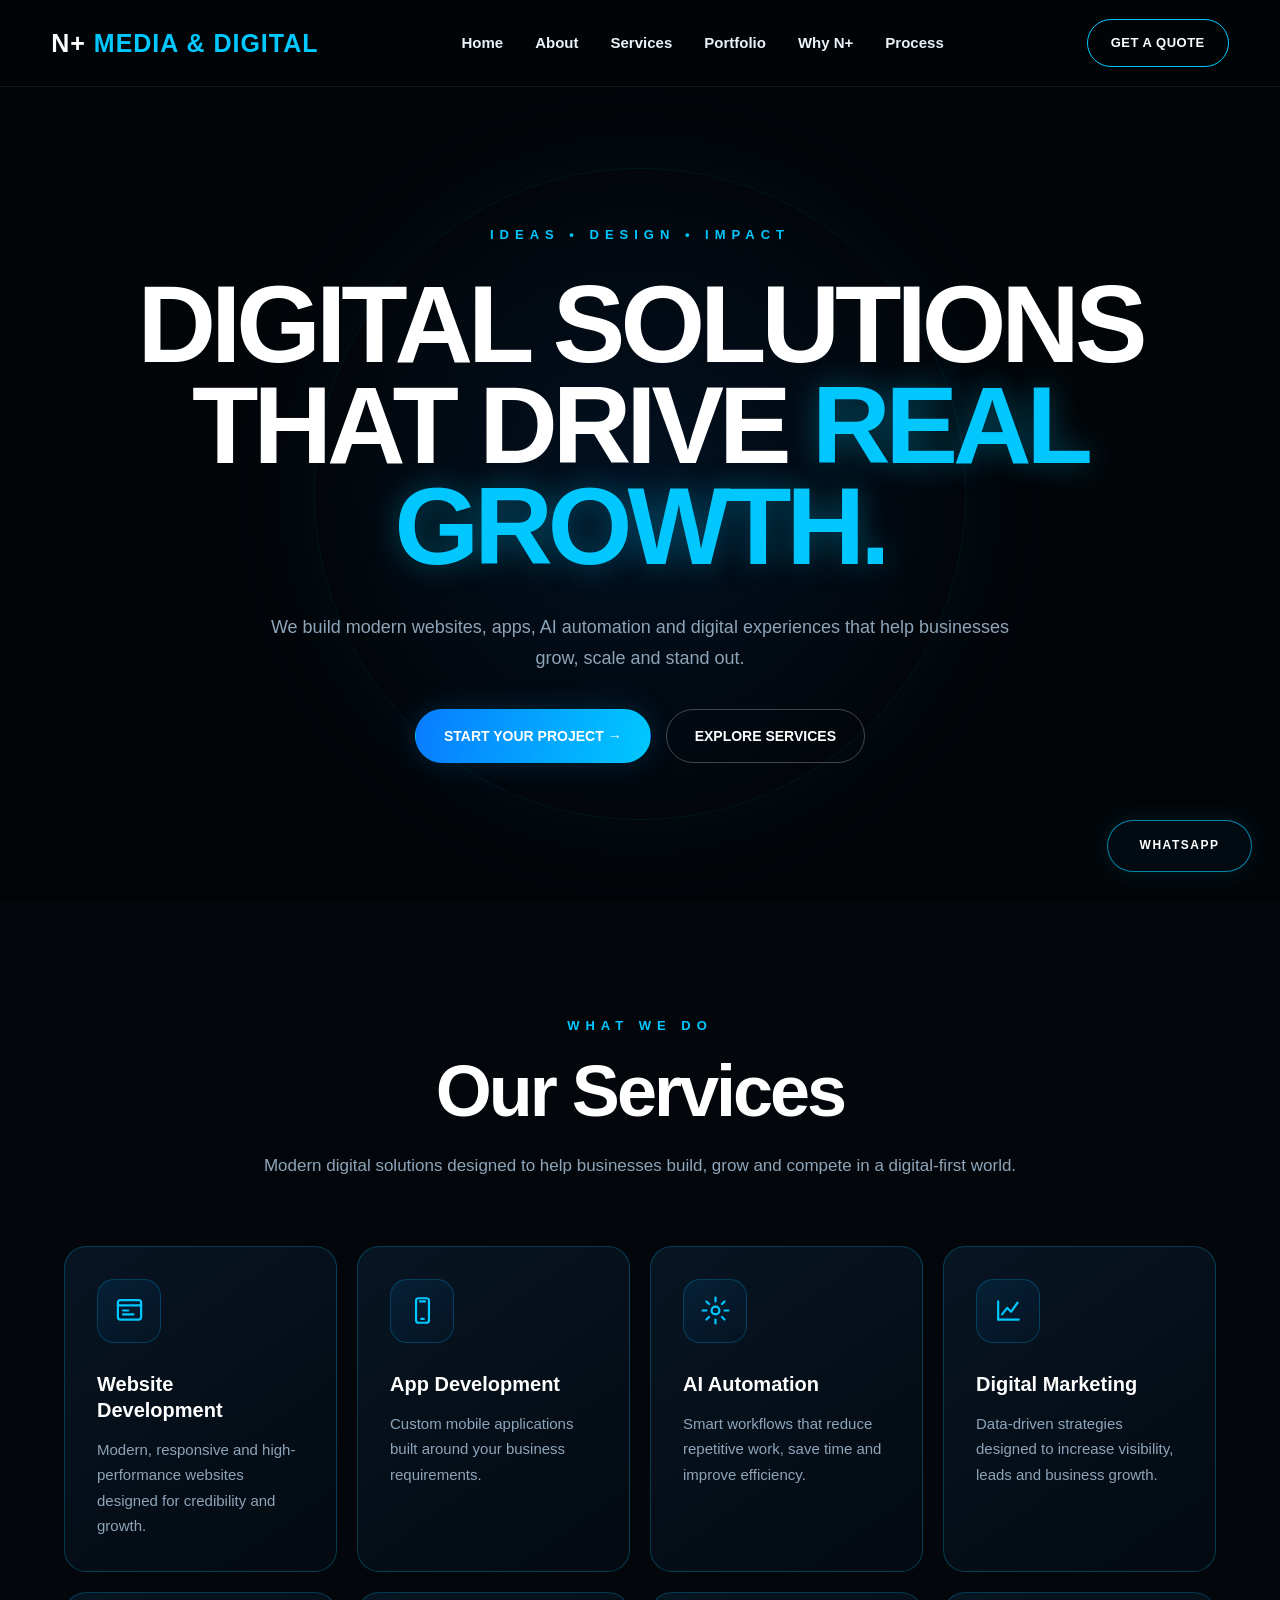
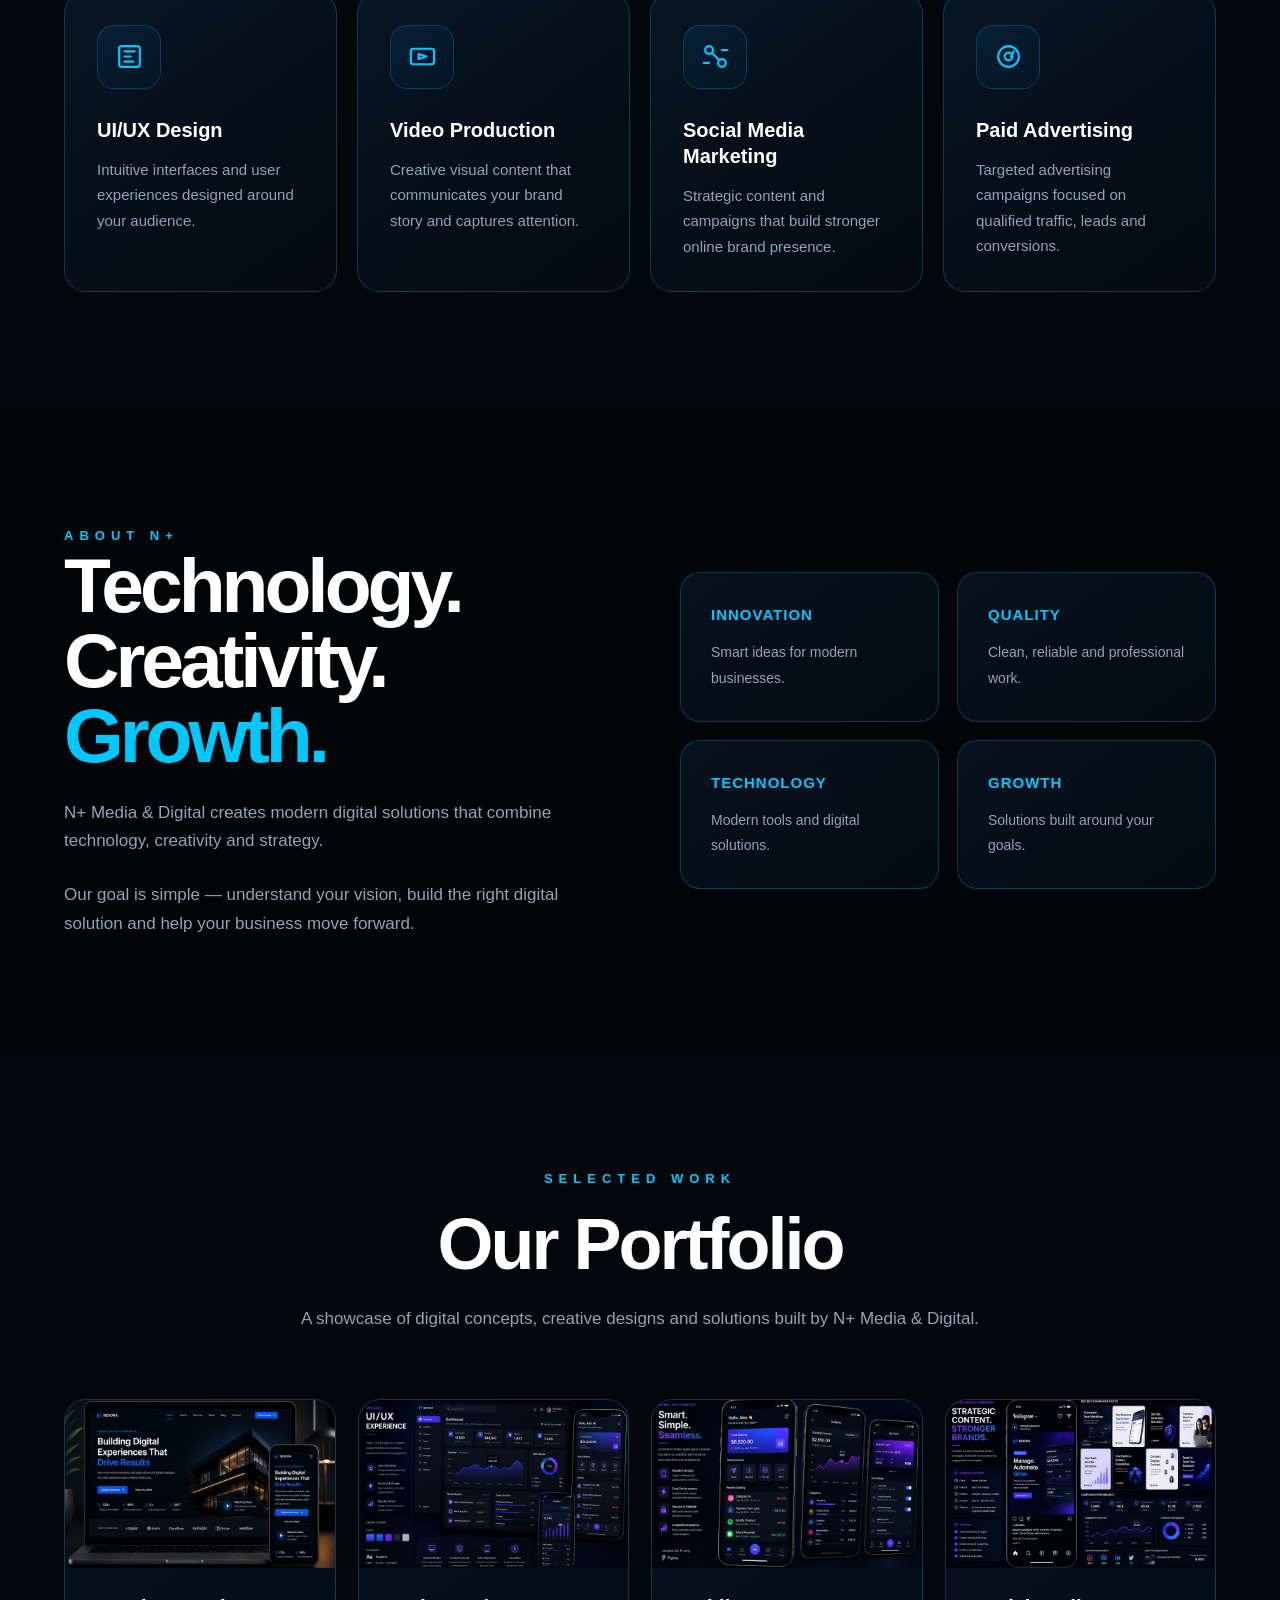
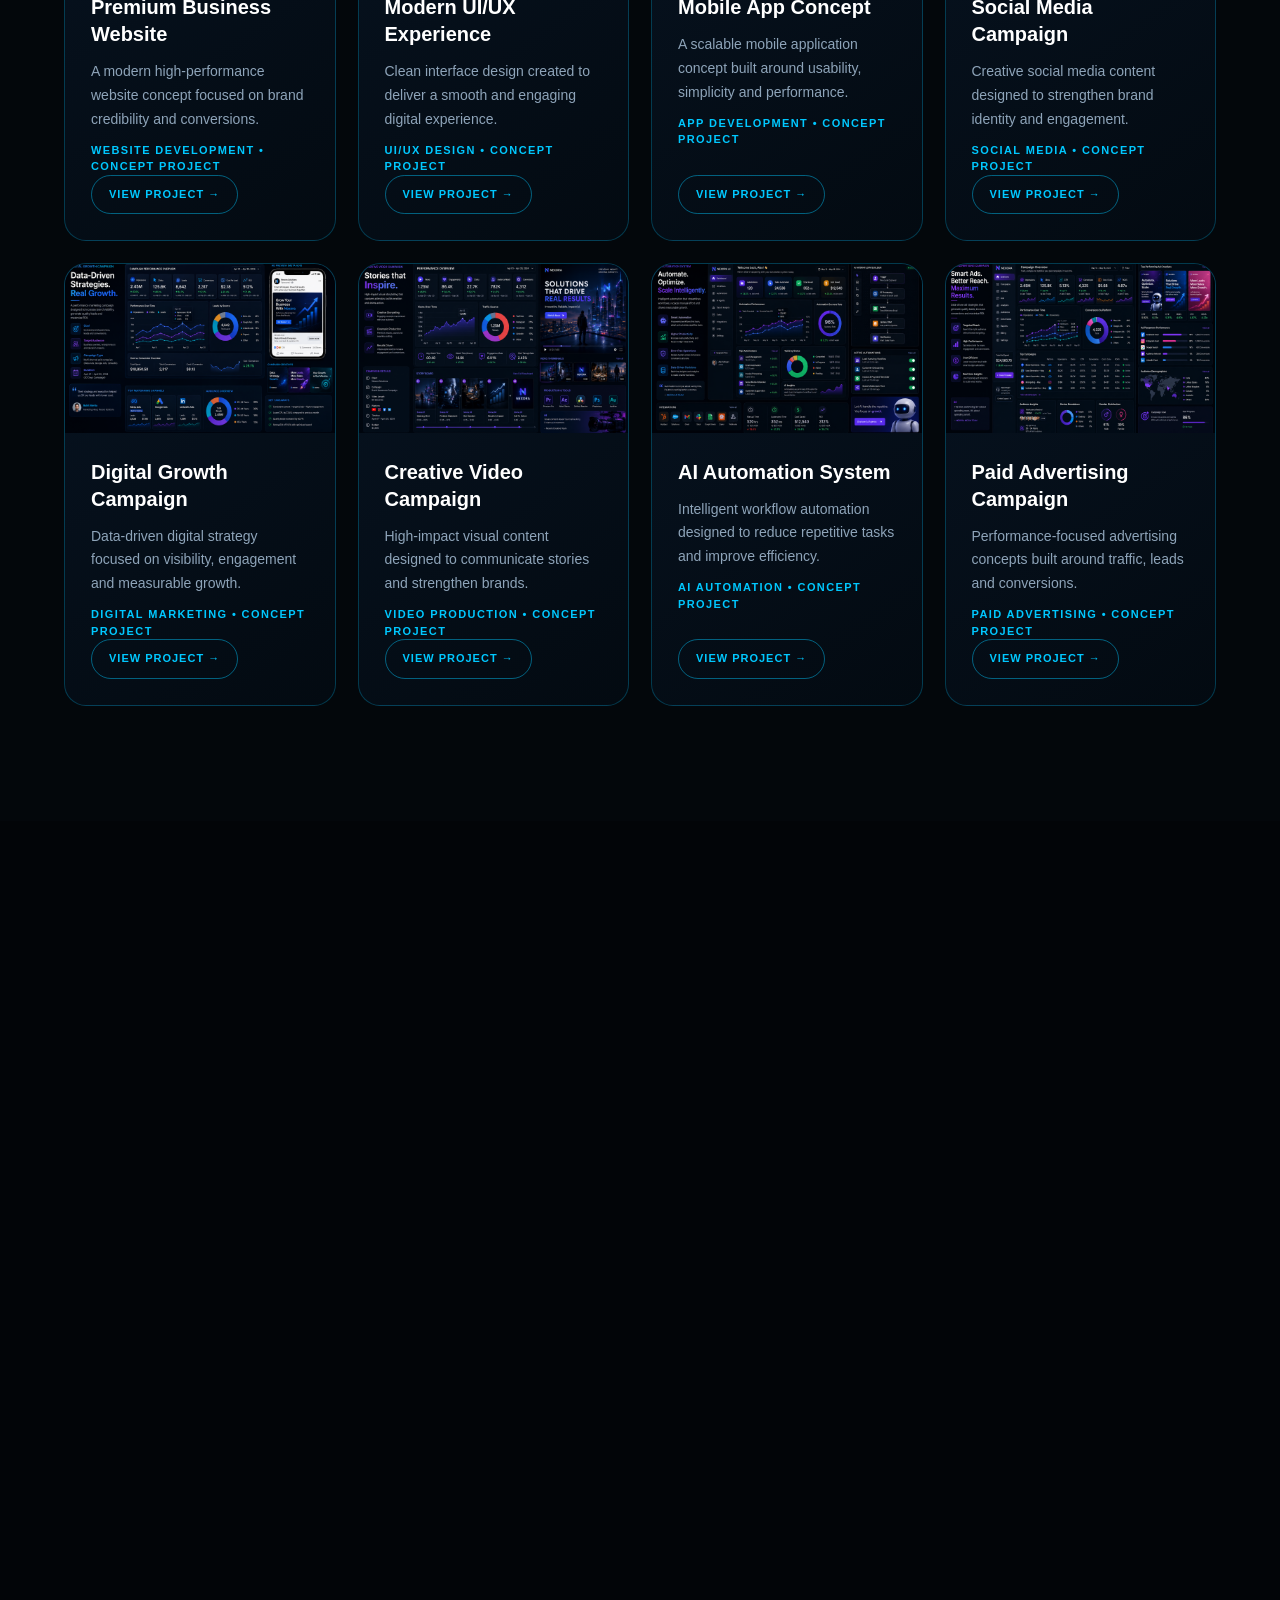
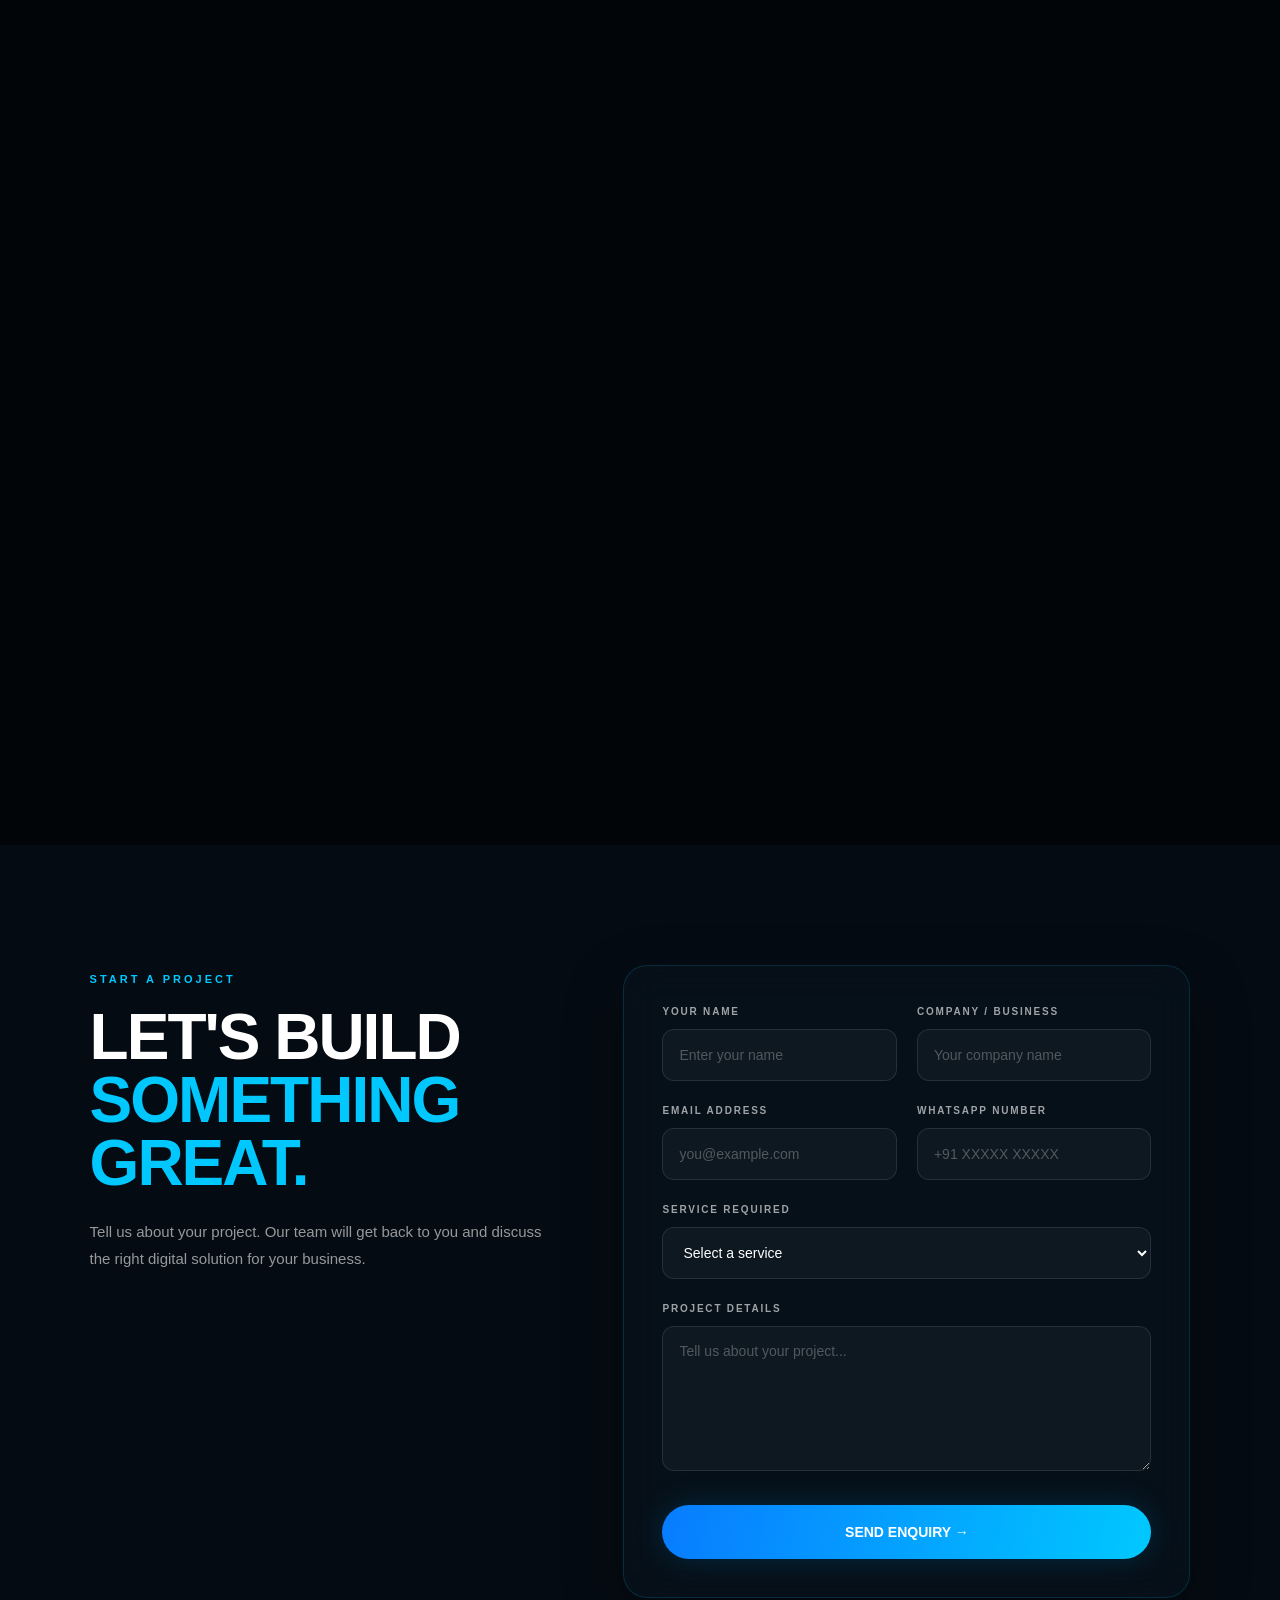
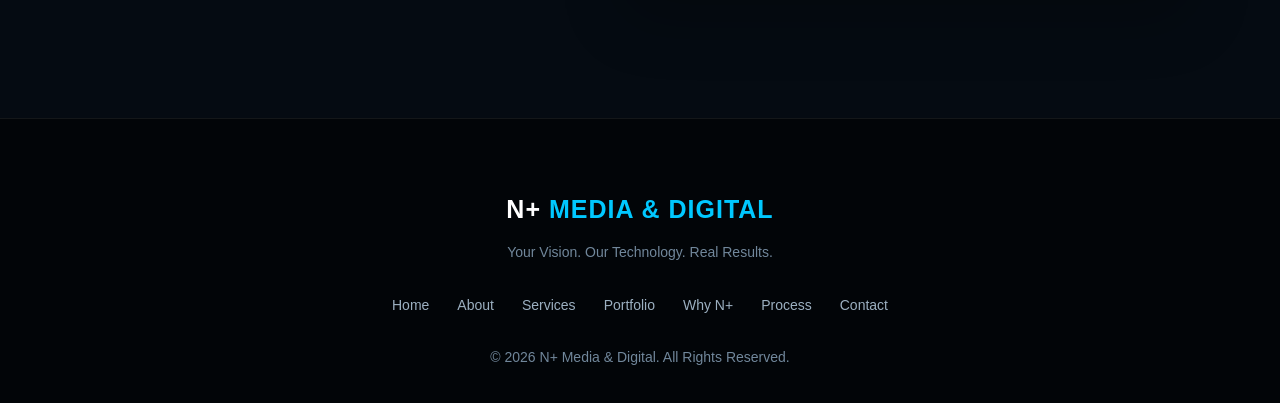
==== index.html @ 5f363b8f "Update index.html" ====
<!DOCTYPE html>
<html lang="en">

<head>
    <meta charset="UTF-8">

    <meta
        name="viewport"
        content="width=device-width, initial-scale=1.0"
    >

    <title>
        N+ Media & Digital | Digital Solutions That Drive Real Growth
    </title>

    <meta
        name="description"
        content="N+ Media & Digital builds modern websites, apps, AI automation, UI/UX and digital solutions for growing businesses."
    >

    <link rel="stylesheet" href="style.css">
</head>


<body>

<!-- =====================================================
     NAVIGATION
===================================================== -->

<header>

    <nav>

        <a href="#home" class="logo">
            N+ <span>MEDIA & DIGITAL</span>
        </a>


        <ul class="nav-links">

            <li>
                <a href="#home">Home</a>
            </li>

            <li>
                <a href="#about">About</a>
            </li>

            <li>
                <a href="#services">Services</a>
            </li>

            <li>
                <a href="#portfolio">Portfolio</a>
            </li>

            <li>
                <a href="#why">Why N+</a>
            </li>

            <li>
                <a href="#process">Process</a>
            </li>

        </ul>


        <button
            class="menu-toggle"
            aria-label="Open menu"
            aria-expanded="false"
            type="button"
        >
            <span></span>
            <span></span>
            <span></span>
        </button>


        <a href="#contact" class="nav-btn">
            GET A QUOTE
        </a>

    </nav>

</header>


<!-- =====================================================
     MAIN
===================================================== -->

<main id="home">


<!-- =====================================================
     HERO
===================================================== -->

<div class="hero">

    <div class="hero-content">

        <div class="eyebrow">
            IDEAS • DESIGN • IMPACT
        </div>


        <h1>
            DIGITAL SOLUTIONS
            <br>
            THAT DRIVE
            <span>REAL GROWTH.</span>
        </h1>


        <p>
            We build modern websites, apps, AI automation
            and digital experiences that help businesses
            grow, scale and stand out.
        </p>


        <div class="hero-buttons">

            <a
                href="#contact"
                class="btn btn-primary"
            >
                START YOUR PROJECT →
            </a>


            <a
                href="#services"
                class="btn btn-outline"
            >
                EXPLORE SERVICES
            </a>

        </div>

    </div>

</div>


<!-- =====================================================
     SERVICES
===================================================== -->

<section id="services">

    <div class="section-title">

        <small>
            WHAT WE DO
        </small>

        <h2>
            Our Services
        </h2>

        <p>
            Modern digital solutions designed to help
            businesses build, grow and compete in a
            digital-first world.
        </p>

    </div>


    <div class="services-grid">


        <!-- SERVICE 01 -->

        <div class="card">

            <div class="icon">

                <svg
                    class="digital-icon"
                    viewBox="0 0 24 24"
                >
                    <rect
                        x="3"
                        y="4"
                        width="18"
                        height="15"
                        rx="2"
                    ></rect>

                    <path d="M3 8h18"></path>
                    <path d="M7 12h4"></path>
                    <path d="M7 15h8"></path>

                </svg>

            </div>


            <h3>
                Website Development
            </h3>

            <p>
                Modern, responsive and high-performance
                websites designed for credibility and growth.
            </p>

        </div>



        <!-- SERVICE 02 -->

        <div class="card">

            <div class="icon">

                <svg
                    class="digital-icon"
                    viewBox="0 0 24 24"
                >
                    <rect
                        x="7"
                        y="2.5"
                        width="10"
                        height="19"
                        rx="2"
                    ></rect>

                    <path d="M10 5h4"></path>
                    <path d="M11 18.5h2"></path>

                </svg>

            </div>


            <h3>
                App Development
            </h3>

            <p>
                Custom mobile applications built around
                your business requirements.
            </p>

        </div>



        <!-- SERVICE 03 -->

        <div class="card">

            <div class="icon">

                <svg
                    class="digital-icon"
                    viewBox="0 0 24 24"
                >
                    <circle
                        cx="12"
                        cy="12"
                        r="3"
                    ></circle>

                    <path d="M12 2v3"></path>
                    <path d="M12 19v3"></path>
                    <path d="M2 12h3"></path>
                    <path d="M19 12h3"></path>
                    <path d="M5 5l2 2"></path>
                    <path d="M17 17l2 2"></path>
                    <path d="M19 5l-2 2"></path>
                    <path d="M7 17l-2 2"></path>

                </svg>

            </div>


            <h3>
                AI Automation
            </h3>

            <p>
                Smart workflows that reduce repetitive work,
                save time and improve efficiency.
            </p>

        </div>



        <!-- SERVICE 04 -->

        <div class="card">

            <div class="icon">

                <svg
                    class="digital-icon"
                    viewBox="0 0 24 24"
                >
                    <path d="M4 19V5"></path>
                    <path d="M4 19h16"></path>
                    <path d="M7 15l4-5 3 3 5-7"></path>

                </svg>

            </div>


            <h3>
                Digital Marketing
            </h3>

            <p>
                Data-driven strategies designed to increase
                visibility, leads and business growth.
            </p>

        </div>



        <!-- SERVICE 05 -->

        <div class="card">

            <div class="icon">

                <svg
                    class="digital-icon"
                    viewBox="0 0 24 24"
                >
                    <rect
                        x="4"
                        y="4"
                        width="16"
                        height="16"
                        rx="2"
                    ></rect>

                    <path d="M8 8h8"></path>
                    <path d="M8 12h5"></path>
                    <path d="M8 16h7"></path>

                </svg>

            </div>


            <h3>
                UI/UX Design
            </h3>

            <p>
                Intuitive interfaces and user experiences
                designed around your audience.
            </p>

        </div>



        <!-- SERVICE 06 -->

        <div class="card">

            <div class="icon">

                <svg
                    class="digital-icon"
                    viewBox="0 0 24 24"
                >
                    <rect
                        x="3"
                        y="6"
                        width="18"
                        height="12"
                        rx="2"
                    ></rect>

                    <path d="M9 10l6 2-6 2z"></path>

                </svg>

            </div>


            <h3>
                Video Production
            </h3>

            <p>
                Creative visual content that communicates
                your brand story and captures attention.
            </p>

        </div>



        <!-- SERVICE 07 -->

        <div class="card">

            <div class="icon">

                <svg
                    class="digital-icon"
                    viewBox="0 0 24 24"
                >
                    <circle
                        cx="7"
                        cy="7"
                        r="3"
                    ></circle>

                    <circle
                        cx="17"
                        cy="17"
                        r="3"
                    ></circle>

                    <path d="M9.5 9.5l5 5"></path>
                    <path d="M17 7h4"></path>
                    <path d="M7 17H3"></path>

                </svg>

            </div>


            <h3>
                Social Media Marketing
            </h3>

            <p>
                Strategic content and campaigns that build
                stronger online brand presence.
            </p>

        </div>



        <!-- SERVICE 08 -->

        <div class="card">

            <div class="icon">

                <svg
                    class="digital-icon"
                    viewBox="0 0 24 24"
                >
                    <circle
                        cx="12"
                        cy="12"
                        r="8"
                    ></circle>

                    <circle
                        cx="12"
                        cy="12"
                        r="3"
                    ></circle>

                    <path d="M16 8l-2 4"></path>

                </svg>

            </div>


            <h3>
                Paid Advertising
            </h3>

            <p>
                Targeted advertising campaigns focused on
                qualified traffic, leads and conversions.
            </p>

        </div>


    </div>

</section>



<!-- =====================================================
     ABOUT
===================================================== -->

<section id="about">

    <div class="about-box">


        <div class="about-text">

            <small class="eyebrow">
                ABOUT N+
            </small>


            <h2>
                Technology.
                <br>
                Creativity.
                <br>
                <span>Growth.</span>
            </h2>


            <p>
                N+ Media & Digital creates modern digital
                solutions that combine technology, creativity
                and strategy.
            </p>


            <p>
                Our goal is simple — understand your vision,
                build the right digital solution and help your
                business move forward.
            </p>

        </div>



        <div class="values">


            <div class="value">

                <strong>
                    INNOVATION
                </strong>

                <span>
                    Smart ideas for modern businesses.
                </span>

            </div>


            <div class="value">

                <strong>
                    QUALITY
                </strong>

                <span>
                    Clean, reliable and professional work.
                </span>

            </div>


            <div class="value">

                <strong>
                    TECHNOLOGY
                </strong>

                <span>
                    Modern tools and digital solutions.
                </span>

            </div>


            <div class="value">

                <strong>
                    GROWTH
                </strong>

                <span>
                    Solutions built around your goals.
                </span>

            </div>


        </div>

    </div>

</section>



<!-- =====================================================
     PORTFOLIO
===================================================== -->

<section id="portfolio">

    <div class="section-title">

        <small>
            SELECTED WORK
        </small>

        <h2>
            Our Portfolio
        </h2>

        <p>
            A showcase of digital concepts, creative
            designs and solutions built by N+ Media & Digital.
        </p>

    </div>


    <div class="portfolio-grid">


        <!-- PROJECT 01 -->

        <div class="card portfolio-card">

            <img
                src="premium-business-website.png"
                alt="Premium Business Website"
                class="portfolio-image"
            >


            <div class="portfolio-content">

                <h3>
                    Premium Business Website
                </h3>

                <p>
                    A modern high-performance website concept
                    focused on brand credibility and conversions.
                </p>

                <span class="portfolio-category">
                    WEBSITE DEVELOPMENT • CONCEPT PROJECT
                </span>

                <a
                    href="#contact"
                    class="portfolio-button"
                >
                    VIEW PROJECT →
                </a>

            </div>

        </div>



        <!-- PROJECT 02 -->

        <div class="card portfolio-card">

            <img
                src="modern-uiux-experience.png"
                alt="Modern UI UX Experience"
                class="portfolio-image"
            >


            <div class="portfolio-content">

                <h3>
                    Modern UI/UX Experience
                </h3>

                <p>
                    Clean interface design created to deliver
                    a smooth and engaging digital experience.
                </p>

                <span class="portfolio-category">
                    UI/UX DESIGN • CONCEPT PROJECT
                </span>

                <a
                    href="#contact"
                    class="portfolio-button"
                >
                    VIEW PROJECT →
                </a>

            </div>

        </div>



        <!-- PROJECT 03 -->

        <div class="card portfolio-card">

            <img
                src="mobile-app-concept.png"
                alt="Mobile App Concept"
                class="portfolio-image"
            >


            <div class="portfolio-content">

                <h3>
                    Mobile App Concept
                </h3>

                <p>
                    A scalable mobile application concept built
                    around usability, simplicity and performance.
                </p>

                <span class="portfolio-category">
                    APP DEVELOPMENT • CONCEPT PROJECT
                </span>

                <a
                    href="#contact"
                    class="portfolio-button"
                >
                    VIEW PROJECT →
                </a>

            </div>

        </div>



        <!-- PROJECT 04 -->

        <div class="card portfolio-card">

            <img
                src="social-media-campaign.png"
                alt="Social Media Campaign"
                class="portfolio-image"
            >


            <div class="portfolio-content">

                <h3>
                    Social Media Campaign
                </h3>

                <p>
                    Creative social media content designed to
                    strengthen brand identity and engagement.
                </p>

                <span class="portfolio-category">
                    SOCIAL MEDIA • CONCEPT PROJECT
                </span>

                <a
                    href="#contact"
                    class="portfolio-button"
                >
                    VIEW PROJECT →
                </a>

            </div>

        </div>



        <!-- PROJECT 05 -->

        <div class="card portfolio-card">

            <img
                src="digital-growth-campaign.png"
                alt="Digital Growth Campaign"
                class="portfolio-image"
            >


            <div class="portfolio-content">

                <h3>
                    Digital Growth Campaign
                </h3>

                <p>
                    Data-driven digital strategy focused on
                    visibility, engagement and measurable growth.
                </p>

                <span class="portfolio-category">
                    DIGITAL MARKETING • CONCEPT PROJECT
                </span>

                <a
                    href="#contact"
                    class="portfolio-button"
                >
                    VIEW PROJECT →
                </a>

            </div>

        </div>



        <!-- PROJECT 06 -->

        <div class="card portfolio-card">

            <img
                src="creative-video-campaign.png"
                alt="Creative Video Campaign"
                class="portfolio-image"
            >


            <div class="portfolio-content">

                <h3>
                    Creative Video Campaign
                </h3>

                <p>
                    High-impact visual content designed to
                    communicate stories and strengthen brands.
                </p>

                <span class="portfolio-category">
                    VIDEO PRODUCTION • CONCEPT PROJECT
                </span>

                <a
                    href="#contact"
                    class="portfolio-button"
                >
                    VIEW PROJECT →
                </a>

            </div>

        </div>



        <!-- PROJECT 07 -->

        <div class="card portfolio-card">

            <img
                src="ai-automation-system.png"
                alt="AI Automation System"
                class="portfolio-image"
            >


            <div class="portfolio-content">

                <h3>
                    AI Automation System
                </h3>

                <p>
                    Intelligent workflow automation designed to
                    reduce repetitive tasks and improve efficiency.
                </p>

                <span class="portfolio-category">
                    AI AUTOMATION • CONCEPT PROJECT
                </span>

                <a
                    href="#contact"
                    class="portfolio-button"
                >
                    VIEW PROJECT →
                </a>

            </div>

        </div>



        <!-- PROJECT 08 -->

        <div class="card portfolio-card">

            <img
                src="paid-advertising-campaign.png"
                alt="Paid Advertising Campaign"
                class="portfolio-image"
            >


            <div class="portfolio-content">

                <h3>
                    Paid Advertising Campaign
                </h3>

                <p>
                    Performance-focused advertising concepts
                    built around traffic, leads and conversions.
                </p>

                <span class="portfolio-category">
                    PAID ADVERTISING • CONCEPT PROJECT
                </span>

                <a
                    href="#contact"
                    class="portfolio-button"
                >
                    VIEW PROJECT →
                </a>

            </div>

        </div>


    </div>

</section>



<!-- =====================================================
     WHY N+
===================================================== -->

<section id="why">

    <div class="section-title">

        <small>
            WHY N+
        </small>

        <h2>
            More Than A Service.
        </h2>

        <p>
            We aim to become a technology partner that
            grows with your business.
        </p>

    </div>


    <div class="why-grid">


        <div class="why-card">

            <div class="icon">

                <svg
                    class="digital-icon"
                    viewBox="0 0 24 24"
                >
                    <path d="M12 3v18"></path>
                    <path d="M3 12h18"></path>
                    <path d="M5 5l14 14"></path>
                    <path d="M19 5L5 19"></path>
                </svg>

            </div>

            <h3>
                Innovation
            </h3>

            <p>
                Modern ideas and technologies designed
                for today's digital world.
            </p>

        </div>



        <div class="why-card">

            <div class="icon">

                <svg
                    class="digital-icon"
                    viewBox="0 0 24 24"
                >
                    <path d="M12 3l7 4v5c0 4.5-3 7.5-7 9-4-1.5-7-4.5-7-9V7z"></path>
                    <path d="M9 12l2 2 4-4"></path>
                </svg>

            </div>

            <h3>
                Quality
            </h3>

            <p>
                Attention to detail with quality at
                every stage of development.
            </p>

        </div>



        <div class="why-card">

            <div class="icon">

                <svg
                    class="digital-icon"
                    viewBox="0 0 24 24"
                >
                    <path d="M13 2L5 13h6l-1 9 8-11h-6z"></path>
                </svg>

            </div>

            <h3>
                Speed
            </h3>

            <p>
                Efficient project execution without
                unnecessary delays.
            </p>

        </div>



        <div class="why-card">

            <div class="icon">

                <svg
                    class="digital-icon"
                    viewBox="0 0 24 24"
                >
                    <circle
                        cx="12"
                        cy="12"
                        r="8"
                    ></circle>

                    <circle
                        cx="12"
                        cy="12"
                        r="3"
                    ></circle>

                    <path d="M16 8l-2 4"></path>

                </svg>

            </div>

            <h3>
                Results Driven
            </h3>

            <p>
                Solutions designed around meaningful
                business objectives.
            </p>

        </div>



        <div class="why-card">

            <div class="icon">

                <svg
                    class="digital-icon"
                    viewBox="0 0 24 24"
                >
                    <path d="M8 11l-2-2a2 2 0 0 0-3 3l4 4a4 4 0 0 0 6 0l2-2"></path>
                    <path d="M16 13l2 2a2 2 0 0 0 3-3l-4-4a4 4 0 0 0-6 0l-2 2"></path>
                </svg>

            </div>

            <h3>
                Client First
            </h3>

            <p>
                Your goals and requirements guide
                every decision we make.
            </p>

        </div>



        <div class="why-card">

            <div class="icon">

                <svg
                    class="digital-icon"
                    viewBox="0 0 24 24"
                >
                    <path d="M4 19V5"></path>
                    <path d="M4 19h16"></path>
                    <path d="M7 15l4-5 3 3 5-7"></path>
                </svg>

            </div>

            <h3>
                Growth Focused
            </h3>

            <p>
                Digital solutions built to support
                long-term business growth.
            </p>

        </div>


    </div>

</section>



<!-- =====================================================
     PROCESS
===================================================== -->

<section id="process">

    <div class="section-title">

        <small>
            OUR PROCESS
        </small>

        <h2>
            From Idea To Impact
        </h2>

        <p>
            A simple, transparent and effective process.
        </p>

    </div>


    <div class="process">


        <div class="step">

            <div class="number">
                01
            </div>

            <h3>
                DISCOVER
            </h3>

            <p>
                Understand your goals and requirements.
            </p>

        </div>



        <div class="step">

            <div class="number">
                02
            </div>

            <h3>
                PLAN
            </h3>

            <p>
                Create the strategy and roadmap.
            </p>

        </div>



        <div class="step">

            <div class="number">
                03
            </div>

            <h3>
                DESIGN
            </h3>

            <p>
                Create intuitive digital experiences.
            </p>

        </div>



        <div class="step">

            <div class="number">
                04
            </div>

            <h3>
                BUILD
            </h3>

            <p>
                Develop with modern technology.
            </p>

        </div>



        <div class="step">

            <div class="number">
                05
            </div>

            <h3>
                LAUNCH
            </h3>

            <p>
                Test, optimize and launch.
            </p>

        </div>



        <div class="step">

            <div class="number">
                06
            </div>

            <h3>
                GROW
            </h3>

            <p>
                Support and improve continuously.
            </p>

        </div>


    </div>

</section>



<!-- =====================================================
     CONTACT / PROJECT ENQUIRY
===================================================== -->

<section
    class="contact-section"
    id="contact"
>

    <div class="contact-container">


        <div class="contact-heading">

            <small>
                START A PROJECT
            </small>

            <h2>
                LET'S BUILD
                <br>
                <span>SOMETHING GREAT.</span>
            </h2>

            <p>
                Tell us about your project. Our team will
                get back to you and discuss the right
                digital solution for your business.
            </p>

        </div>



        <!-- IMPORTANT:
             IDs BELOW MUST MATCH script.js
        -->

        <form
            class="contact-form"
            id="projectForm"
        >


            <div class="form-row">


                <div class="form-group">

                    <label for="name">
                        YOUR NAME
                    </label>

                    <input
                        type="text"
                        id="name"
                        name="name"
                        placeholder="Enter your name"
                        required
                    >

                </div>



                <div class="form-group">

                    <label for="company">
                        COMPANY / BUSINESS
                    </label>

                    <input
                        type="text"
                        id="company"
                        name="company"
                        placeholder="Your company name"
                    >

                </div>


            </div>



            <div class="form-row">


                <div class="form-group">

                    <label for="email">
                        EMAIL ADDRESS
                    </label>

                    <input
                        type="email"
                        id="email"
                        name="email"
                        placeholder="you@example.com"
                        required
                    >

                </div>



                <div class="form-group">

                    <!-- FIXED: ID = whatsapp -->

                    <label for="whatsapp">
                        WHATSAPP NUMBER
                    </label>

                    <input
                        type="tel"
                        id="whatsapp"
                        name="whatsapp"
                        placeholder="+91 XXXXX XXXXX"
                        required
                    >

                </div>


            </div>



            <div class="form-group">

                <label for="service">
                    SERVICE REQUIRED
                </label>


                <select
                    id="service"
                    name="service"
                    required
                >

                    <option
                        value=""
                        selected
                        disabled
                    >
                        Select a service
                    </option>


                    <option value="Website Development">
                        Website Development
                    </option>


                    <option value="App Development">
                        App Development
                    </option>


                    <option value="AI Automation">
                        AI Automation
                    </option>


                    <option value="Digital Marketing">
                        Digital Marketing
                    </option>


                    <option value="UI/UX Design">
                        UI/UX Design
                    </option>


                    <option value="Video Production">
                        Video Production
                    </option>


                    <option value="Social Media Marketing">
                        Social Media Marketing
                    </option>


                    <option value="Paid Advertising">
                        Paid Advertising
                    </option>


                    <option value="Other">
                        Other
                    </option>

                </select>

            </div>



            <div class="form-group">

                <!-- FIXED: ID = details -->

                <label for="details">
                    PROJECT DETAILS
                </label>


                <textarea
                    id="details"
                    name="details"
                    rows="6"
                    placeholder="Tell us about your project..."
                    required
                ></textarea>

            </div>



            <button
                type="submit"
                class="btn btn-primary form-submit"
            >
                SEND ENQUIRY →
            </button>


        </form>

    </div>

</section>


</main>



<!-- =====================================================
     FOOTER
===================================================== -->

<footer>


    <div class="logo">
        N+ <span>MEDIA & DIGITAL</span>
    </div>


    <p>
        Your Vision. Our Technology. Real Results.
    </p>


    <div class="footer-links">

        <a href="#home">
            Home
        </a>

        <a href="#about">
            About
        </a>

        <a href="#services">
            Services
        </a>

        <a href="#portfolio">
            Portfolio
        </a>

        <a href="#why">
            Why N+
        </a>

        <a href="#process">
            Process
        </a>

        <a href="#contact">
            Contact
        </a>

    </div>


    <p>
        © 2026 N+ Media & Digital. All Rights Reserved.
    </p>


</footer>



<!-- =====================================================
     WHATSAPP FLOATING BUTTON
===================================================== -->

<a
    href="https://wa.me/918072441662?text=Hi%20N%2B%20Media%20%26%20Digital%2C%20I%20want%20to%20discuss%20a%20project."
    class="whatsapp-btn"
    target="_blank"
    rel="noopener"
    aria-label="Chat with N+ Media & Digital on WhatsApp"
>
    <span>WHATSAPP</span>
</a>



<!-- =====================================================
     SCROLL REVEAL
===================================================== -->

<script>

    const revealElements =
        document.querySelectorAll(
            "section, .cta, .portfolio-card, .why-card, .value, .step"
        );


    if ("IntersectionObserver" in window) {

        const revealObserver =
            new IntersectionObserver(
                (entries, observer) => {

                    entries.forEach(entry => {

                        if (entry.isIntersecting) {

                            entry.target.classList.add("reveal");

                            observer.unobserve(entry.target);

                        }

                    });

                },
                {
                    threshold: 0.12
                }
            );


        revealElements.forEach(element => {

            revealObserver.observe(element);

        });

    } else {

        revealElements.forEach(element => {

            element.classList.add("reveal");

        });

    }

</script>



<!-- =====================================================
     MAIN JAVASCRIPT
===================================================== -->

<script src="script.js"></script>


</body>
</html>
---- style.css ----
/* =========================================================
   N+ MEDIA & DIGITAL
   COMPLETE STYLE.CSS
   ========================================================= */

:root {
    --bg: #020508;
    --bg-dark: #03070b;
    --card: #071321;
    --card-light: #091827;

    --blue: #00c8ff;
    --blue-dark: #087cff;

    --white: #ffffff;
    --text: #eaf2f8;
    --muted: #8ea4b9;

    --border: rgba(0, 200, 255, 0.25);
    --border-light: rgba(255, 255, 255, 0.08);

    --shadow-blue: 0 0 35px rgba(0, 200, 255, 0.10);
}


/* =========================================================
   RESET
   ========================================================= */

* {
    margin: 0;
    padding: 0;
    box-sizing: border-box;
}

html {
    scroll-behavior: smooth;
}

body {
    margin: 0;
    padding: 0;

    font-family:
        Arial,
        Helvetica,
        sans-serif;

    background: var(--bg);
    color: var(--white);

    line-height: 1.6;

    overflow-x: hidden;
}

a {
    color: inherit;
    text-decoration: none;
}

img {
    max-width: 100%;
}

ul {
    margin: 0;
    padding: 0;
}

li {
    list-style: none;
}


/* =========================================================
   HEADER / NAVIGATION
   ========================================================= */

header {
    position: sticky;
    top: 0;
    z-index: 9999;

    width: 100%;

    background: rgba(2, 5, 8, 0.92);

    backdrop-filter: blur(18px);
    -webkit-backdrop-filter: blur(18px);

    border-bottom: 1px solid rgba(255, 255, 255, 0.07);
}

nav {
    width: min(1320px, 92%);
    height: 86px;

    margin: 0 auto;

    display: flex;
    align-items: center;
    justify-content: space-between;
}

.logo {
    display: inline-block;

    font-size: 25px;
    font-weight: 900;

    letter-spacing: 1px;

    white-space: nowrap;
}

.logo span {
    color: var(--blue);
}

.nav-links {
    display: flex;
    align-items: center;

    gap: 32px;

    list-style: none;
}

.nav-links li {
    list-style: none;
}

.nav-links a {
    position: relative;

    color: var(--text);

    font-size: 15px;
    font-weight: 600;

    transition: color 0.3s ease;
}

.nav-links a:hover {
    color: var(--blue);
}

.nav-links a::after {
    content: "";

    position: absolute;

    left: 0;
    bottom: -8px;

    width: 0;
    height: 2px;

    background: var(--blue);

    box-shadow: 0 0 10px var(--blue);

    transition: width 0.3s ease;
}

.nav-links a:hover::after {
    width: 100%;
}

.nav-btn {
    display: inline-flex;

    align-items: center;
    justify-content: center;

    padding: 13px 23px;

    border: 1px solid var(--blue);

    border-radius: 50px;

    color: var(--white);

    font-size: 13px;
    font-weight: 800;

    letter-spacing: 0.5px;

    transition: all 0.3s ease;
}

.nav-btn:hover {
    background: var(--blue);
    color: #020508;

    box-shadow:
        0 0 30px rgba(0, 200, 255, 0.30);
}


/* =========================================================
   HERO
   ========================================================= */

.hero {
    position: relative;

    min-height: calc(100vh - 86px);

    display: flex;
    align-items: center;
    justify-content: center;

    text-align: center;

    overflow: hidden;

    background:
        radial-gradient(
            circle at center,
            rgba(0, 119, 255, 0.10),
            transparent 48%
        ),
        var(--bg);
}

.hero::before {
    content: "";

    position: absolute;

    width: 650px;
    height: 650px;

    border-radius: 50%;

    border: 1px solid rgba(0, 200, 255, 0.08);

    left: 50%;
    top: 50%;

    transform: translate(-50%, -50%);

    box-shadow:
        0 0 120px rgba(0, 150, 255, 0.05);
}

.hero-content {
    position: relative;
    z-index: 2;

    width: min(1100px, 92%);

    margin: 0 auto;
}

.eyebrow {
    color: var(--blue);

    font-size: 13px;
    font-weight: 900;

    letter-spacing: 6px;

    margin-bottom: 28px;
}

.hero h1 {
    margin: 0;

    font-size: clamp(55px, 8.5vw, 120px);

    line-height: 0.93;

    font-weight: 900;

    letter-spacing: -5px;

    text-transform: uppercase;
}

.hero h1 span {
    color: var(--blue);

    text-shadow:
        0 0 30px rgba(0, 200, 255, 0.35);
}

.hero p {
    max-width: 780px;

    margin: 35px auto;

    color: var(--muted);

    font-size: 18px;

    line-height: 1.7;
}

.hero-buttons {
    display: flex;

    align-items: center;
    justify-content: center;

    gap: 15px;

    flex-wrap: wrap;
}


/* =========================================================
   BUTTONS
   ========================================================= */

.btn {
    display: inline-flex;

    align-items: center;
    justify-content: center;

    padding: 15px 28px;

    border-radius: 50px;

    font-size: 14px;
    font-weight: 900;

    transition: all 0.3s ease;
}

.btn-primary {
    color: #ffffff;

    background:
        linear-gradient(
            100deg,
            var(--blue-dark),
            var(--blue)
        );

    border: 1px solid transparent;

    box-shadow:
        0 0 30px rgba(0, 174, 255, 0.18);
}

.btn-primary:hover {
    transform: translateY(-3px);

    box-shadow:
        0 0 40px rgba(0, 174, 255, 0.35);
}

.btn-outline {
    color: var(--white);

    background: transparent;

    border: 1px solid rgba(255, 255, 255, 0.25);
}

.btn-outline:hover {
    color: var(--blue);

    border-color: var(--blue);

    transform: translateY(-3px);
}


/* =========================================================
   COMMON SECTION
   ========================================================= */

section {
    position: relative;

    padding: 115px 5%;
}

.section-title {
    width: min(1000px, 100%);

    margin: 0 auto;

    text-align: center;
}

.section-title small {
    display: block;

    margin-bottom: 18px;

    color: var(--blue);

    font-size: 13px;
    font-weight: 900;

    letter-spacing: 6px;
}

.section-title h2 {
    margin: 0;

    color: var(--white);

    font-size: clamp(45px, 6vw, 72px);

    line-height: 1;

    font-weight: 900;

    letter-spacing: -3px;
}

.section-title p {
    max-width: 800px;

    margin: 25px auto 0;

    color: var(--muted);

    font-size: 17px;

    line-height: 1.7;
}


/* =========================================================
   SERVICES
   ========================================================= */

#services {
    background: var(--bg-dark);
}

.services-grid {
    width: min(1320px, 100%);

    margin: 65px auto 0;

    display: grid;

    grid-template-columns: repeat(4, 1fr);

    gap: 20px;
}

.services-grid .card {
    min-height: 280px;

    padding: 32px;

    border: 1px solid var(--border);

    border-radius: 22px;

    background:
        linear-gradient(
            145deg,
            rgba(8, 22, 36, 0.95),
            rgba(3, 10, 17, 0.95)
        );

    transition:
        transform 0.4s ease,
        border-color 0.4s ease,
        box-shadow 0.4s ease;
}

.services-grid .card:hover {
    transform: translateY(-8px);

    border-color: var(--blue);

    box-shadow:
        0 0 40px rgba(0, 174, 255, 0.08);
}


/* =========================================================
   SERVICE ICON
   ========================================================= */

.icon {
    width: 64px;
    height: 64px;

    display: flex;

    align-items: center;
    justify-content: center;

    margin-bottom: 28px;

    border-radius: 17px;

    border: 1px solid rgba(0, 180, 255, 0.25);

    background:
        linear-gradient(
            145deg,
            rgba(0, 150, 255, 0.10),
            rgba(0, 80, 180, 0.035)
        );

    transition:
        transform 0.35s ease,
        border-color 0.35s ease,
        box-shadow 0.35s ease;
}

.digital-icon {
    width: 31px;
    height: 31px;

    fill: none;

    stroke: var(--blue);

    stroke-width: 1.7;

    stroke-linecap: round;
    stroke-linejoin: round;

    transition:
        transform 0.35s ease,
        stroke 0.35s ease,
        filter 0.35s ease;
}

.card:hover .icon,
.why-card:hover .icon {
    transform: translateY(-4px) scale(1.05);

    border-color:
        rgba(0, 210, 255, 0.8);

    box-shadow:
        0 0 25px rgba(0, 160, 255, 0.18);
}

.card:hover .digital-icon,
.why-card:hover .digital-icon {
    stroke: #ffffff;

    transform: scale(1.12);

    filter:
        drop-shadow(
            0 0 10px
            rgba(0, 210, 255, 0.75)
        );
}


/* =========================================================
   SERVICE TEXT
   ========================================================= */

.services-grid .card h3 {
    margin: 0 0 14px;

    font-size: 20px;

    line-height: 1.3;
}

.services-grid .card p {
    margin: 0;

    color: var(--muted);

    font-size: 15px;

    line-height: 1.7;
}


/* =========================================================
   ABOUT
   ========================================================= */

#about {
    background: var(--bg);
}

.about-box {
    width: min(1320px, 100%);

    margin: 0 auto;

    display: grid;

    grid-template-columns: 1fr 1fr;

    align-items: center;

    gap: 80px;
}

.about-text .eyebrow {
    margin-bottom: 22px;
}

.about-text h2 {
    margin: 0;

    font-size: clamp(50px, 6vw, 80px);

    line-height: 0.98;

    font-weight: 900;

    letter-spacing: -4px;
}

.about-text h2 span {
    color: var(--blue);
}

.about-text p {
    margin-top: 25px;

    color: var(--muted);

    font-size: 17px;

    line-height: 1.7;
}

.values {
    display: grid;

    grid-template-columns: repeat(2, 1fr);

    gap: 18px;
}

.value {
    min-height: 135px;

    padding: 30px;

    border: 1px solid var(--border);

    border-radius: 20px;

    background:
        linear-gradient(
            145deg,
            #07121e,
            #030a11
        );

    transition:
        transform 0.35s ease,
        border-color 0.35s ease;
}

.value:hover {
    transform: translateY(-5px);

    border-color: var(--blue);
}

.value strong {
    display: block;

    margin-bottom: 12px;

    color: var(--blue);

    font-size: 15px;

    letter-spacing: 1px;
}

.value span {
    color: var(--muted);

    font-size: 14px;
}


/* =========================================================
   PORTFOLIO
   ========================================================= */

#portfolio {
    background: var(--bg-dark);
}

.portfolio-grid {
    width: min(1320px, 100%);

    margin: 65px auto 0;

    display: grid;

    grid-template-columns: repeat(4, 1fr);

    gap: 22px;

    align-items: stretch;
}

.portfolio-card {
    position: relative;

    overflow: hidden;

    padding: 0 !important;

    min-width: 0;

    display: flex;
    flex-direction: column;

    border: 1px solid var(--border);

    border-radius: 22px;

    background:
        linear-gradient(
            145deg,
            #071321,
            #030a11
        );

    transition:
        transform 0.4s ease,
        border-color 0.4s ease,
        box-shadow 0.4s ease;
}

.portfolio-card:hover {
    transform: translateY(-8px);

    border-color: var(--blue);

    box-shadow:
        0 15px 45px rgba(0, 0, 0, 0.4),
        0 0 35px rgba(0, 174, 255, 0.08);
}


/* =========================================================
   PORTFOLIO IMAGE
   ========================================================= */

.portfolio-image {
    width: 100%;

    aspect-ratio: 16 / 10;

    object-fit: cover;

    display: block;

    border-radius: 16px 16px 0 0;

    transition:
        transform 0.5s ease,
        filter 0.5s ease;
}

.portfolio-card:hover .portfolio-image {
    transform: scale(1.055);

    filter:
        brightness(1.08)
        contrast(1.04);
}


/* =========================================================
   PORTFOLIO CONTENT
   ========================================================= */

.portfolio-content {
    padding: 26px;

    flex: 1;

    display: flex;

    flex-direction: column;
}

.portfolio-content h3 {
    margin: 0 0 12px;

    font-size: 20px;

    line-height: 1.35;
}

.portfolio-content p {
    margin: 0;

    color: var(--muted);

    font-size: 14px;

    line-height: 1.7;
}

.portfolio-category {
    display: inline-block;

    margin-top: 10px;

    color: var(--blue);

    font-size: 11px;

    font-weight: 900;

    letter-spacing: 1.4px;

    line-height: 1.5;

    text-transform: uppercase;
}

.portfolio-button {
    display: inline-flex;

    align-items: center;
    justify-content: center;

    width: fit-content;

    margin-top: auto;
    padding: 10px 17px;

    border: 1px solid rgba(0, 200, 255, 0.45);

    border-radius: 30px;

    color: var(--blue);

    background: transparent;

    font-size: 11px;

    font-weight: 900;

    letter-spacing: 1px;

    transition:
        background 0.3s ease,
        color 0.3s ease,
        box-shadow 0.3s ease;
}

.portfolio-button:hover {
    background: var(--blue);

    color: #02060b;

    box-shadow:
        0 0 25px rgba(0, 200, 255, 0.35);
}


/* =========================================================
   WHY N+
   ========================================================= */

#why {
    background: var(--bg);
}

.why-grid {
    width: min(1320px, 100%);

    margin: 65px auto 0;

    display: grid;

    grid-template-columns: repeat(3, 1fr);

    gap: 20px;
}

.why-card {
    min-height: 250px;

    padding: 34px;

    border: 1px solid var(--border);

    border-radius: 22px;

    background:
        linear-gradient(
            145deg,
            #071321,
            #030a11
        );

    transition:
        transform 0.4s ease,
        border-color 0.4s ease,
        box-shadow 0.4s ease;
}

.why-card:hover {
    transform: translateY(-7px);

    border-color: var(--blue);

    box-shadow:
        0 0 40px rgba(0, 174, 255, 0.08);
}

.why-card h3 {
    margin: 0 0 14px;

    font-size: 20px;
}

.why-card p {
    margin: 0;

    color: var(--muted);

    font-size: 15px;

    line-height: 1.7;
}


/* =========================================================
   PROCESS
   ========================================================= */

#process {
    background: var(--bg-dark);
}

#process > .process {
    width: min(1320px, 100%);

    margin: 70px auto 0;

    display: grid;

    grid-template-columns: repeat(6, 1fr);

    gap: 15px;
}

.step {
    text-align: center;
}

.number {
    width: 64px;
    height: 64px;

    margin: 0 auto 22px;

    display: flex;

    align-items: center;
    justify-content: center;

    border-radius: 50%;

    border: 1px solid var(--blue);

    color: var(--blue);

    font-size: 14px;

    font-weight: 900;

    box-shadow:
        0 0 25px rgba(0, 200, 255, 0.12);
}

.step h3 {
    margin: 0 0 10px;

    font-size: 15px;

    letter-spacing: 1px;
}

.step p {
    margin: 0;

    color: var(--muted);

    font-size: 13px;

    line-height: 1.6;
}


/* =========================================================
   CTA
   ========================================================= */

.cta {
    width: min(1200px, 90%);

    margin: 120px auto;

    padding: 90px 30px;

    text-align: center;

    border: 1px solid var(--blue);

    border-radius: 50px;

    background:
        radial-gradient(
            circle at center,
            rgba(0, 119, 255, 0.12),
            transparent 60%
        ),
        #040b13;
}

.cta h2 {
    max-width: 850px;

    margin: 0 auto;

    font-size: clamp(48px, 7vw, 82px);

    line-height: 0.95;

    font-weight: 900;

    letter-spacing: -3px;
}

.cta h2 span {
    color: var(--blue);
}

.cta p {
    margin: 25px auto 35px;

    color: var(--muted);

    font-size: 17px;
}


/* =========================================================
   FOOTER
   ========================================================= */

footer {
    padding: 70px 5% 35px;

    text-align: center;

    background: #020508;

    border-top: 1px solid rgba(255, 255, 255, 0.07);
}

footer .logo {
    margin-bottom: 12px;
}

footer p {
    color: #71879b;

    font-size: 14px;
}

.footer-links {
    margin: 30px 0;

    display: flex;

    align-items: center;
    justify-content: center;

    flex-wrap: wrap;

    gap: 28px;
}

.footer-links a {
    color: #9cb0c1;

    font-size: 14px;

    transition: color 0.3s ease;
}

.footer-links a:hover {
    color: var(--blue);
}


/* =========================================================
   SCROLLBAR
   ========================================================= */

::-webkit-scrollbar {
    width: 7px;
}

::-webkit-scrollbar-track {
    background: #020508;
}

::-webkit-scrollbar-thumb {
    background:
        linear-gradient(
            #087cff,
            #00c8ff
        );

    border-radius: 20px;
}

::-webkit-scrollbar-thumb:hover {
    background: var(--blue);
}


/* =========================================================
   SELECTION
   ========================================================= */

::selection {
    background: var(--blue);
    color: #020508;
}


/* =========================================================
   TABLET
   ========================================================= */

@media (max-width: 1100px) {

    .services-grid,
    .portfolio-grid {
        grid-template-columns: repeat(2, 1fr);
    }

    .about-box {
        grid-template-columns: 1fr;

        gap: 50px;
    }

    #process > .process {
        grid-template-columns: repeat(3, 1fr);

        row-gap: 50px;
    }

    .nav-links {
        gap: 20px;
    }
}


/* =========================================================
   MOBILE
   ========================================================= */

@media (max-width: 768px) {

    nav {
        height: 72px;
    }

    .logo {
        font-size: 20px;
    }

    .nav-links {
        display: none;
    }

    .nav-btn {
        padding: 11px 17px;

        font-size: 11px;
    }

    .hero {
        min-height: 85vh;
    }

    .hero h1 {
        font-size: clamp(48px, 15vw, 78px);

        letter-spacing: -3px;
    }

    .hero p {
        padding: 0 10px;

        font-size: 15px;
    }

    .hero-buttons {
        padding: 0 15px;
    }

    .hero-buttons .btn {
        width: 100%;
    }

    section {
        padding: 80px 5%;
    }

    .section-title h2 {
        font-size: 48px;
    }

    .section-title p {
        font-size: 15px;
    }

    .services-grid,
    .portfolio-grid,
    .why-grid {
        grid-template-columns: 1fr;
    }

    .values {
        grid-template-columns: 1fr;
    }

    #process > .process {
        grid-template-columns: repeat(2, 1fr);

        row-gap: 45px;
    }

    .cta {
        margin: 80px auto;

        padding: 70px 20px;

        border-radius: 30px;
    }

    .cta h2 {
        font-size: 50px;
    }
}


/* =========================================================
   SMALL MOBILE
   ========================================================= */

@media (max-width: 480px) {

    .logo {
        font-size: 17px;
    }

    .nav-btn {
        padding: 9px 13px;

        font-size: 10px;
    }

    .hero h1 {
        font-size: 44px;
    }

    .eyebrow {
        font-size: 9px;

        letter-spacing: 3px;
    }

    .section-title h2 {
        font-size: 40px;
    }

    #process > .process {
        grid-template-columns: 1fr;
    }

    .cta h2 {
        font-size: 42px;
    }
}

/* =========================================================
   WHATSAPP FLOATING BUTTON
   ========================================================= */

.whatsapp-btn {
    position: fixed;

    right: 28px;
    bottom: 28px;

    z-index: 99999;

    display: flex;
    align-items: center;
    justify-content: center;

    min-width: 145px;
    height: 52px;

    padding: 0 24px;

    border: 1px solid rgba(0, 200, 255, 0.65);
    border-radius: 50px;

    background: rgba(3, 12, 20, 0.94);

    color: #ffffff;

    font-size: 12px;
    font-weight: 900;

    letter-spacing: 1.5px;

    backdrop-filter: blur(15px);
    -webkit-backdrop-filter: blur(15px);

    box-shadow:
        0 0 25px rgba(0, 200, 255, 0.12);

    transition:
        transform 0.3s ease,
        border-color 0.3s ease,
        box-shadow 0.3s ease,
        background 0.3s ease;
}

.whatsapp-btn:hover {
    transform: translateY(-5px);

    border-color: #00c8ff;

    background: #071824;

    box-shadow:
        0 0 35px rgba(0, 200, 255, 0.30);
}


/* Mobile */

@media (max-width: 600px) {

    .whatsapp-btn {
        right: 16px;
        bottom: 16px;

        min-width: 125px;
        height: 46px;

        padding: 0 18px;

        font-size: 10px;
    }
}

/* =========================================================
   MOBILE MENU
   ========================================================= */

.menu-toggle {
    display: none;

    width: 44px;
    height: 44px;

    padding: 10px;

    border: 1px solid rgba(0, 200, 255, 0.35);
    border-radius: 12px;

    background: rgba(3, 12, 20, 0.8);

    cursor: pointer;
}

.menu-toggle span {
    display: block;

    width: 22px;
    height: 2px;

    margin: 5px auto;

    background: #ffffff;

    transition: 0.3s ease;
}


/* Mobile */

@media (max-width: 768px) {

    nav {
        position: relative;
    }

    .menu-toggle {
        display: block;
    }

    .nav-links {
        position: absolute;

        top: 72px;
        left: 0;
        right: 0;

        display: none;

        flex-direction: column;

        gap: 0;

        padding: 12px;

        border: 1px solid rgba(0, 200, 255, 0.18);
        border-radius: 0 0 18px 18px;

        background: rgba(2, 8, 14, 0.98);

        backdrop-filter: blur(20px);
    }

    .nav-links.active {
        display: flex;
    }

    .nav-links li {
        width: 100%;
    }

    .nav-links a {
        display: block;

        width: 100%;

        padding: 15px 18px;

        font-size: 14px;
    }

    .nav-links a::after {
        display: none;
    }

    .nav-btn {
        display: none;
    }

    .menu-toggle.active span:nth-child(1) {
        transform: translateY(7px) rotate(45deg);
    }

    .menu-toggle.active span:nth-child(2) {
        opacity: 0;
    }

    .menu-toggle.active span:nth-child(3) {
        transform: translateY(-7px) rotate(-45deg);
    }
}

/* =========================================================
   SCROLL REVEAL ANIMATION
   ========================================================= */

section,
.cta,
.portfolio-card,
.why-card,
.value,
.step {
    opacity: 0;
    transform: translateY(35px);

    transition:
        opacity 0.8s ease,
        transform 0.8s ease;
}

.reveal {
    opacity: 1 !important;
    transform: translateY(0) !important;
}


/* Hero always visible */

.hero,
.hero-content {
    opacity: 1;
    transform: none;
}


/* Stagger effect */

.services-grid .card:nth-child(2),
.portfolio-grid .portfolio-card:nth-child(2),
.why-grid .why-card:nth-child(2) {
    transition-delay: 0.08s;
}

.services-grid .card:nth-child(3),
.portfolio-grid .portfolio-card:nth-child(3),
.why-grid .why-card:nth-child(3) {
    transition-delay: 0.16s;
}

.services-grid .card:nth-child(4),
.portfolio-grid .portfolio-card:nth-child(4),
.why-grid .why-card:nth-child(4) {
    transition-delay: 0.24s;
}

.services-grid .card:nth-child(5),
.portfolio-grid .portfolio-card:nth-child(5),
.why-grid .why-card:nth-child(5) {
    transition-delay: 0.32s;
}

.services-grid .card:nth-child(6),
.portfolio-grid .portfolio-card:nth-child(6),
.why-grid .why-card:nth-child(6) {
    transition-delay: 0.40s;
}

.services-grid .card:nth-child(7),
.portfolio-grid .portfolio-card:nth-child(7),
.why-grid .why-card:nth-child(7) {
    transition-delay: 0.48s;
}

.services-grid .card:nth-child(8),
.portfolio-grid .portfolio-card:nth-child(8) {
    transition-delay: 0.56s;
}

/* =========================================================
   PREMIUM CONTACT SECTION
========================================================= */

.contact-section {
    padding: 120px 7%;
    background: #050b12;
}

.contact-container {
    max-width: 1150px;
    margin: 0 auto;

    display: grid;
    grid-template-columns: 0.9fr 1.1fr;
    gap: 70px;
    align-items: start;
}


/* Contact Heading */

.contact-heading small {
    display: inline-block;

    margin-bottom: 18px;

    font-size: 11px;
    font-weight: 800;

    letter-spacing: 3px;

    color: #00c8ff;
}

.contact-heading h2 {
    margin: 0 0 24px;

    font-size: clamp(42px, 5vw, 68px);
    line-height: 0.98;

    font-weight: 900;
    letter-spacing: -2px;

    color: #ffffff;
}

.contact-heading h2 span {
    color: #00c8ff;
}

.contact-heading p {
    max-width: 480px;

    margin: 0;

    font-size: 15px;
    line-height: 1.8;

    color: rgba(255, 255, 255, 0.58);
}


/* Contact Form */

.contact-form {
    padding: 38px;

    border: 1px solid rgba(0, 200, 255, 0.16);
    border-radius: 24px;

    background: rgba(8, 18, 28, 0.72);

    box-shadow:
        0 20px 60px rgba(0, 0, 0, 0.25);

    backdrop-filter: blur(18px);
    -webkit-backdrop-filter: blur(18px);
}


/* Form Row */

.form-row {
    display: grid;
    grid-template-columns: 1fr 1fr;

    gap: 20px;
}


/* Form Group */

.form-group {
    margin-bottom: 22px;
}

.form-group label {
    display: block;

    margin-bottom: 9px;

    font-size: 10px;
    font-weight: 800;

    letter-spacing: 1.8px;

    color: rgba(255, 255, 255, 0.62);
}


/* Inputs */

.form-group input,
.form-group select,
.form-group textarea {

    width: 100%;

    box-sizing: border-box;

    border: 1px solid rgba(255, 255, 255, 0.10);
    border-radius: 12px;

    outline: none;

    background: rgba(255, 255, 255, 0.035);

    color: #ffffff;

    font-family: inherit;
    font-size: 14px;

    transition:
        border-color 0.25s ease,
        background 0.25s ease,
        box-shadow 0.25s ease;
}


/* Input */

.form-group input,
.form-group select {
    height: 52px;

    padding: 0 16px;
}


/* Textarea */

.form-group textarea {
    min-height: 145px;

    padding: 16px;

    resize: vertical;
}


/* Placeholder */

.form-group input::placeholder,
.form-group textarea::placeholder {
    color: rgba(255, 255, 255, 0.28);
}


/* Select */

.form-group select {
    cursor: pointer;
}


/* Focus */

.form-group input:focus,
.form-group select:focus,
.form-group textarea:focus {

    border-color: rgba(0, 200, 255, 0.75);

    background: rgba(0, 200, 255, 0.035);

    box-shadow:
        0 0 0 3px rgba(0, 200, 255, 0.08);
}


/* Select options */

.form-group select option {
    background: #07121c;
    color: #ffffff;
}


/* Submit Button */

.form-submit {
    width: 100%;

    min-height: 54px;

    border: none;

    cursor: pointer;

    font-family: inherit;

    margin-top: 5px;
}


/* =========================================================
   CONTACT RESPONSIVE
========================================================= */

@media (max-width: 900px) {

    .contact-container {
        grid-template-columns: 1fr;

        gap: 45px;
    }

    .contact-heading p {
        max-width: 650px;
    }
}


@media (max-width: 600px) {

    .contact-section {
        padding: 80px 20px;
    }

    .contact-heading h2 {
        font-size: 42px;
        letter-spacing: -1.5px;
    }

    .contact-heading p {
        font-size: 14px;
    }

    .contact-form {
        padding: 24px 18px;

        border-radius: 18px;
    }

    .form-row {
        grid-template-columns: 1fr;

        gap: 0;
    }

    .form-group input,
    .form-group select {
        height: 50px;
    }

    .form-group textarea {
        min-height: 130px;
    }
}
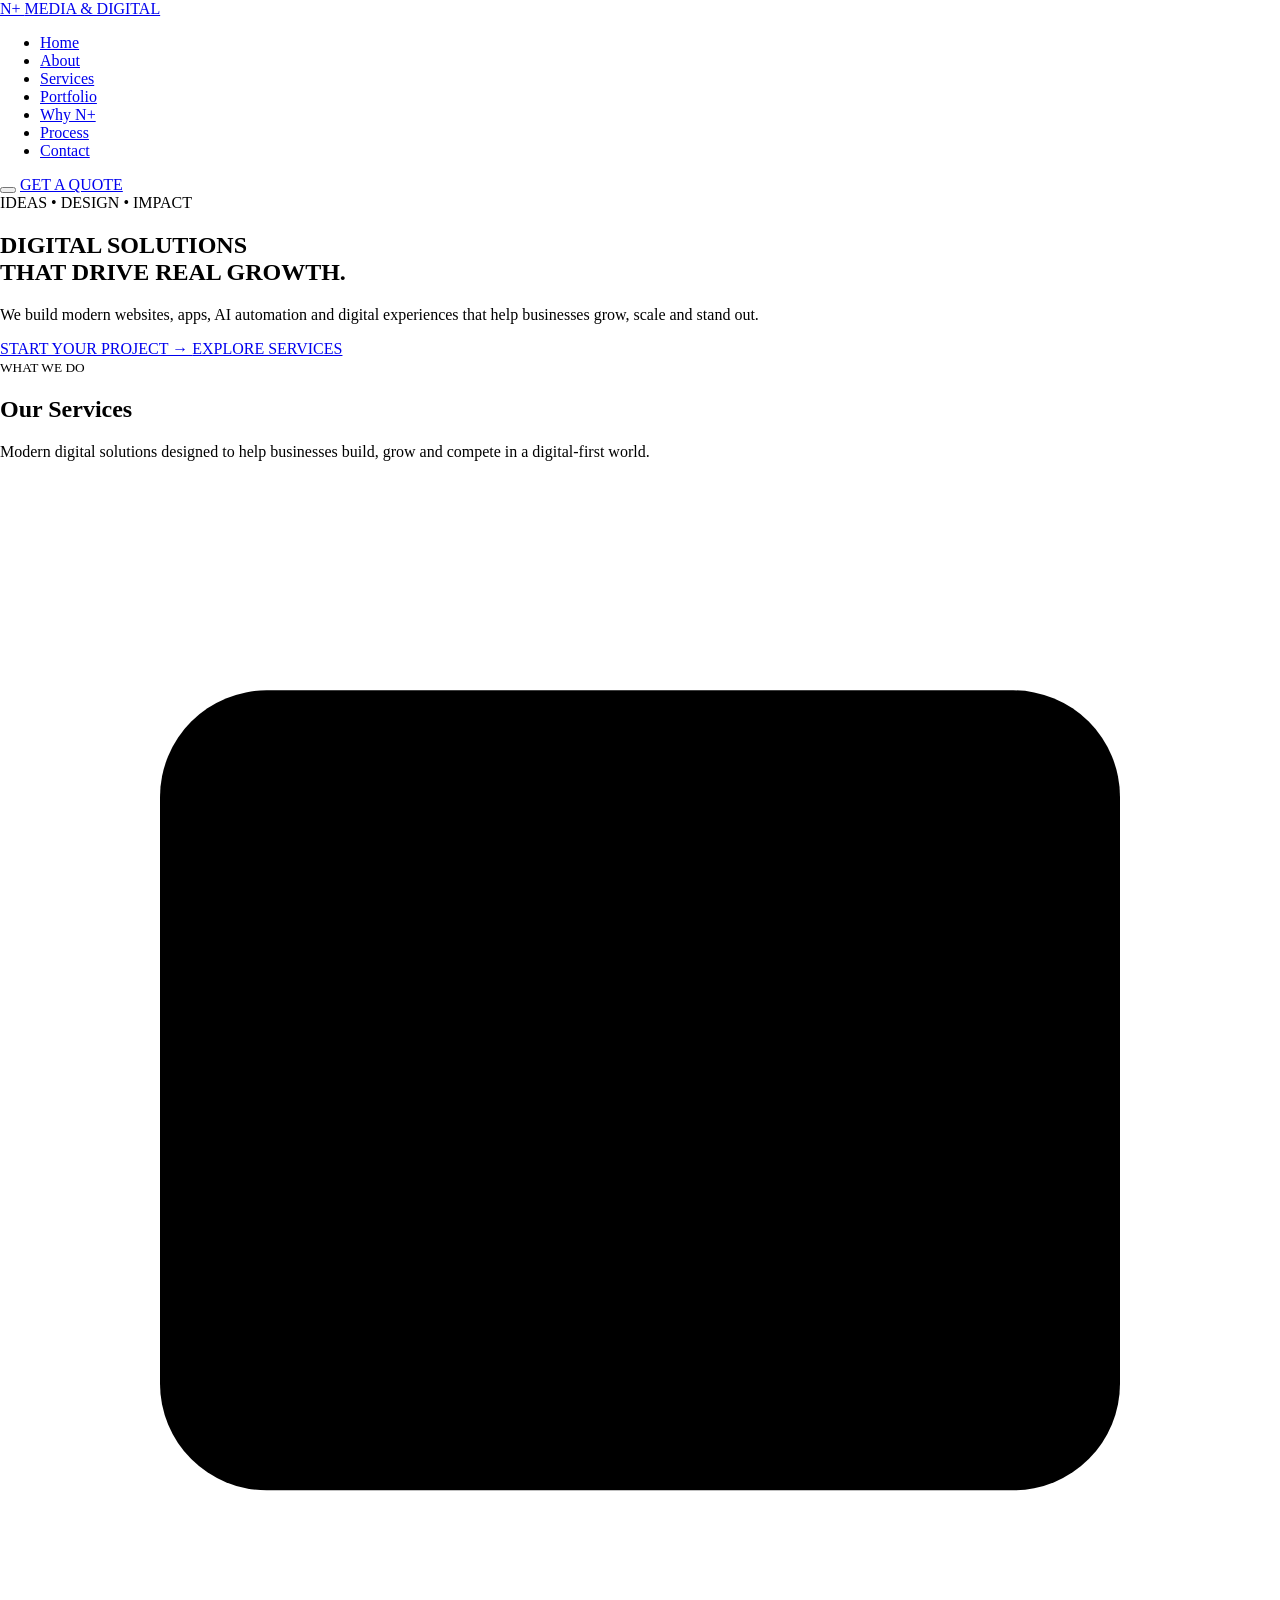
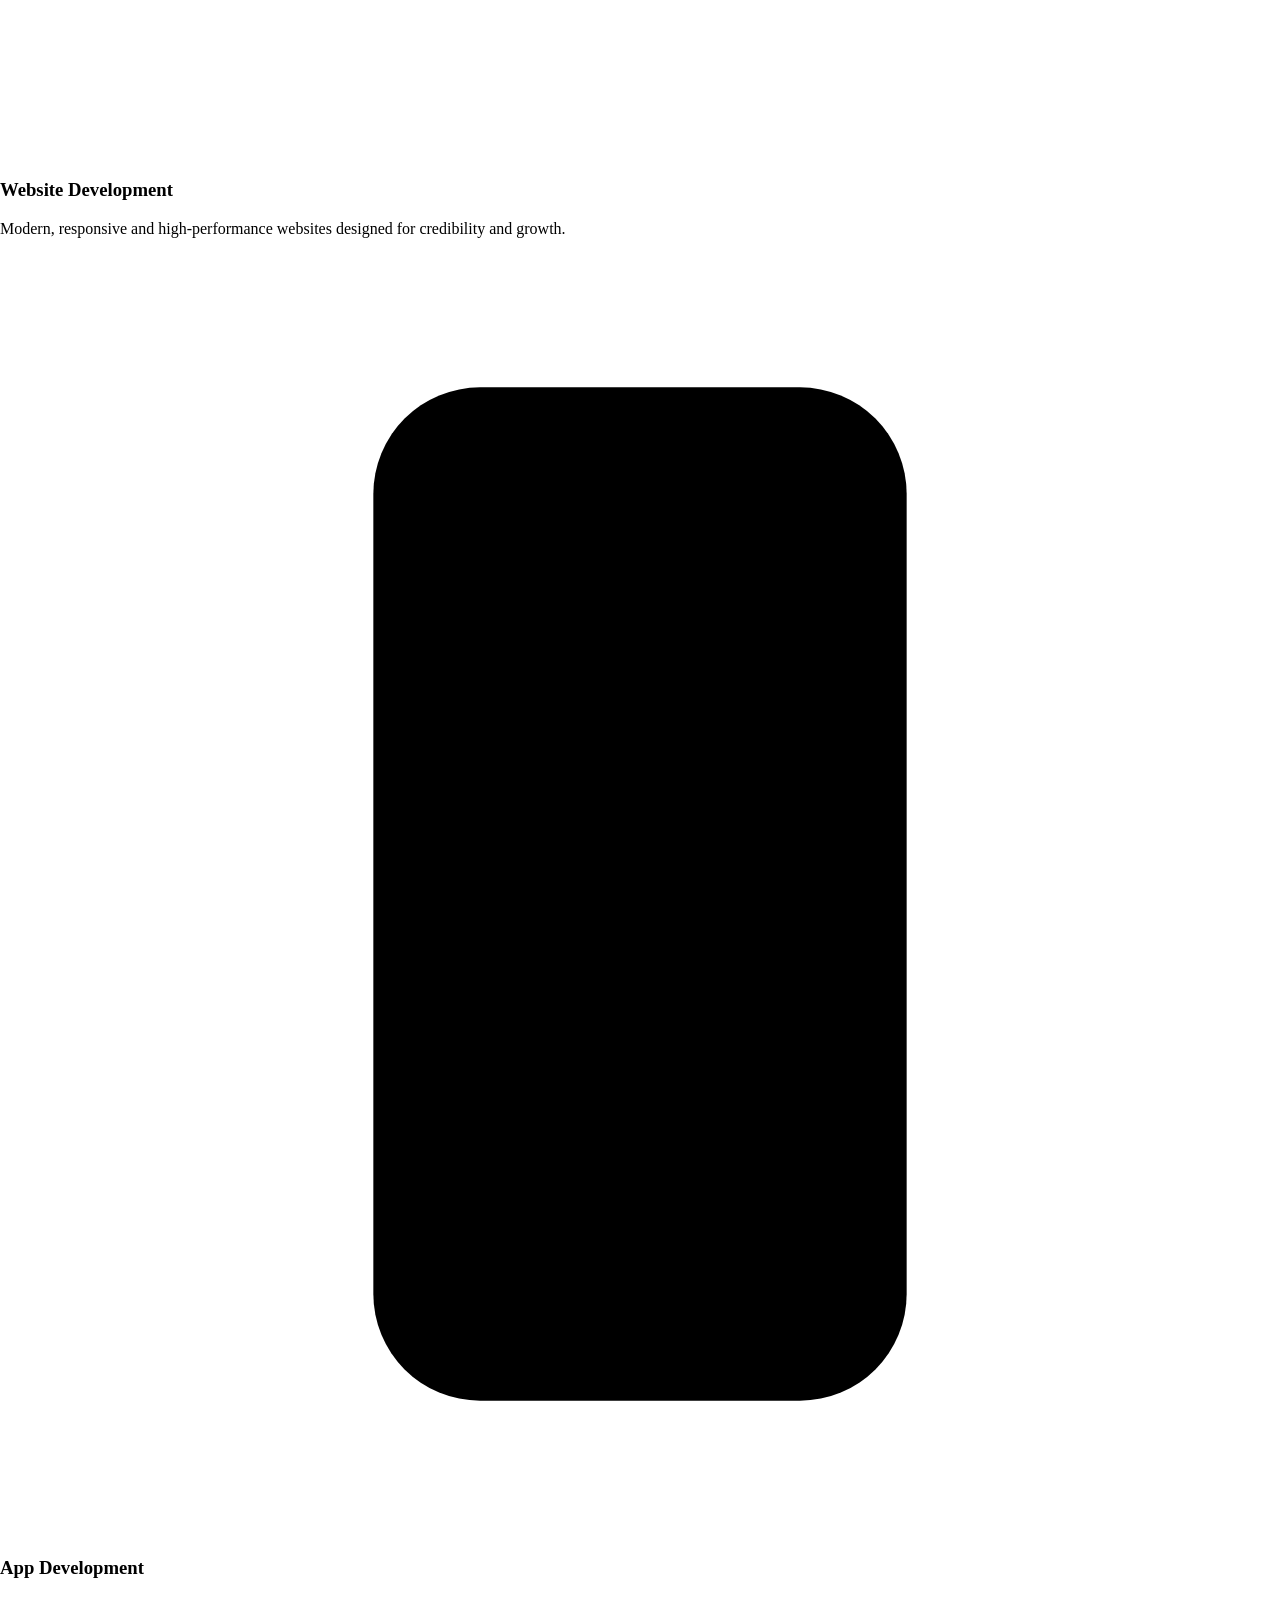
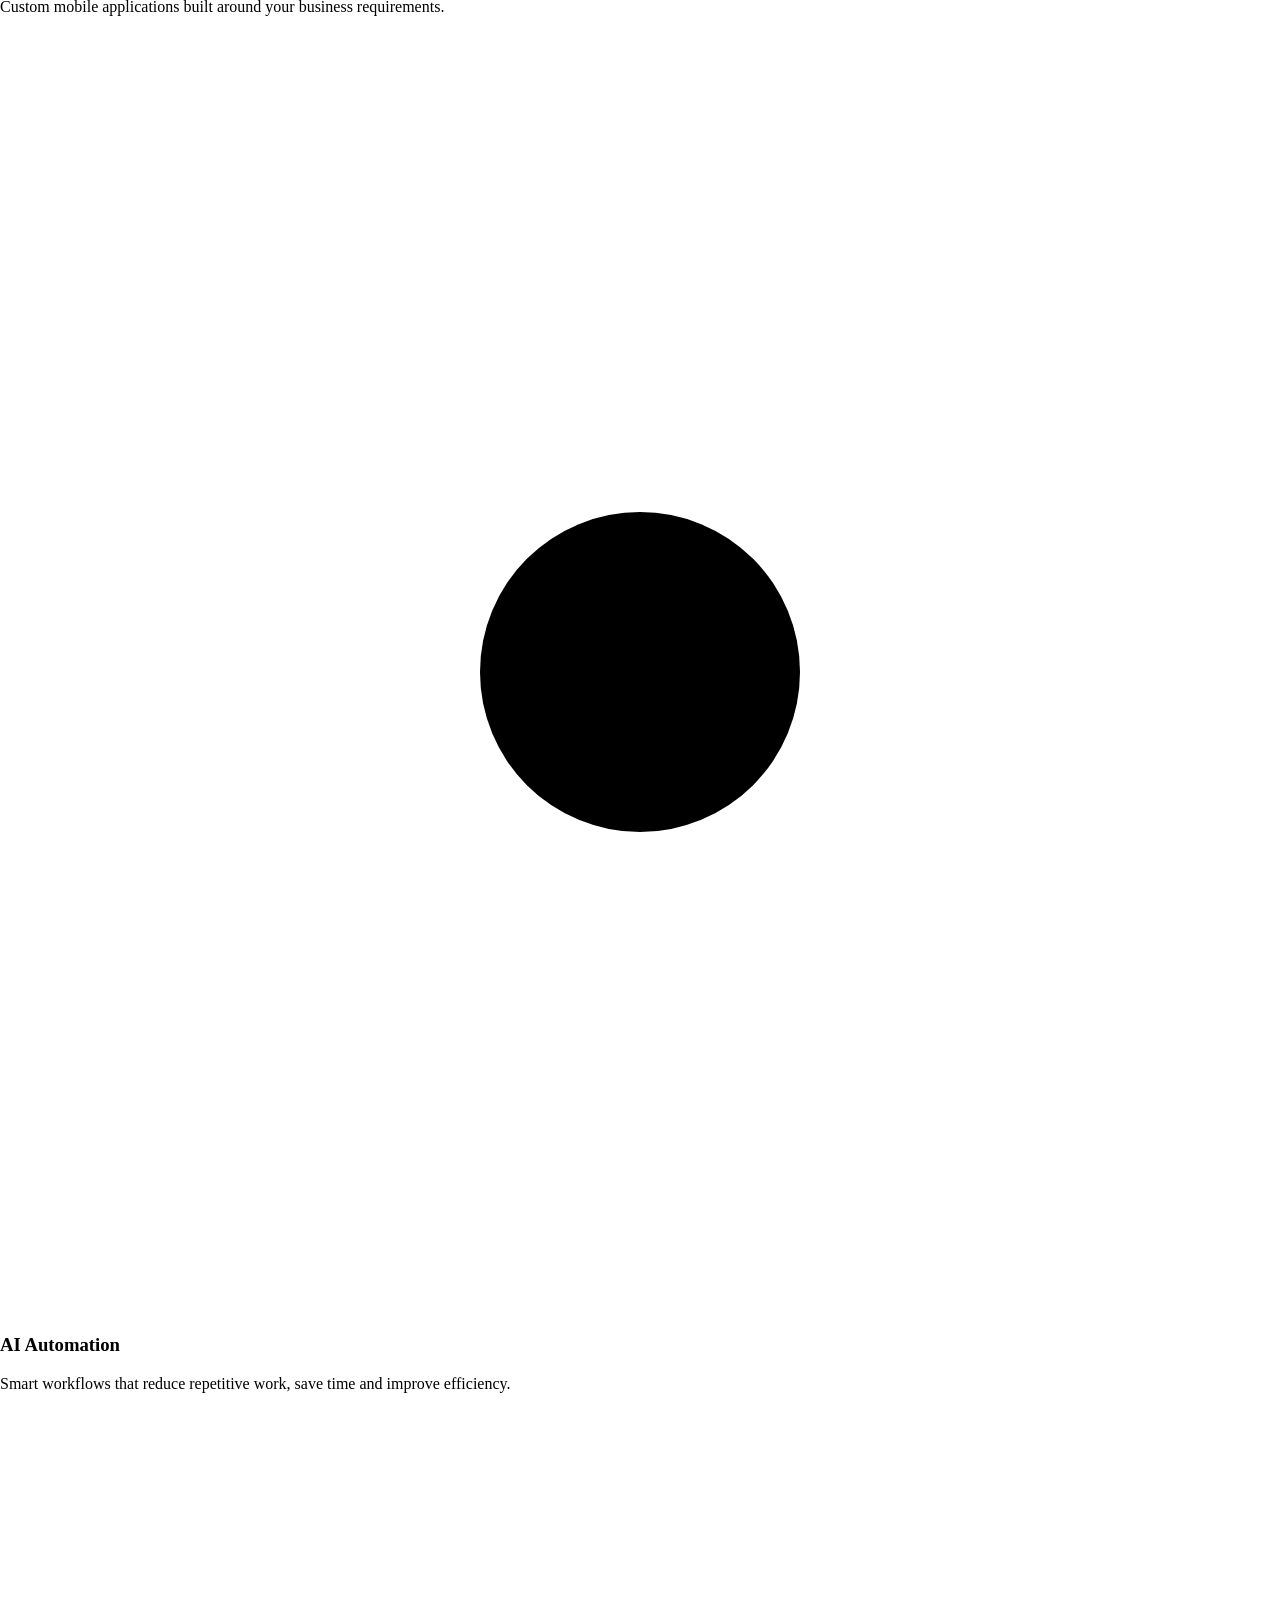
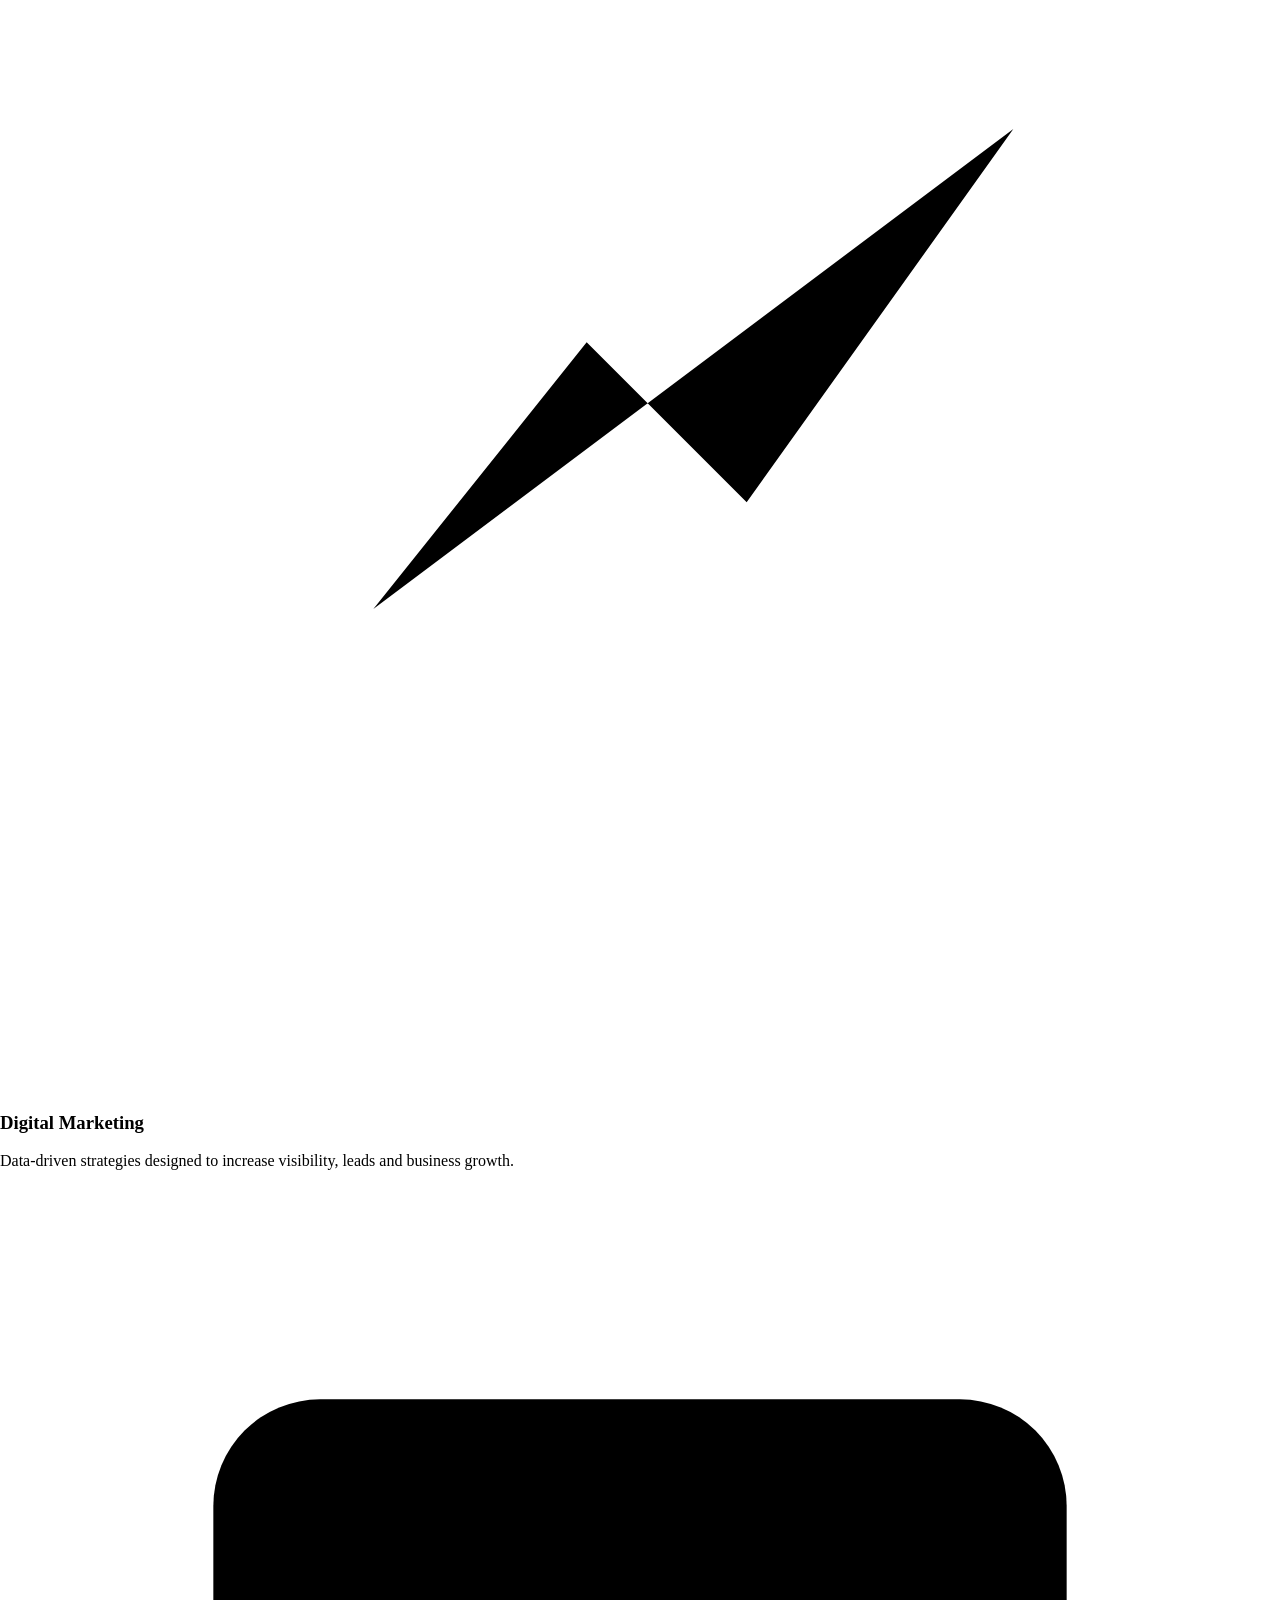
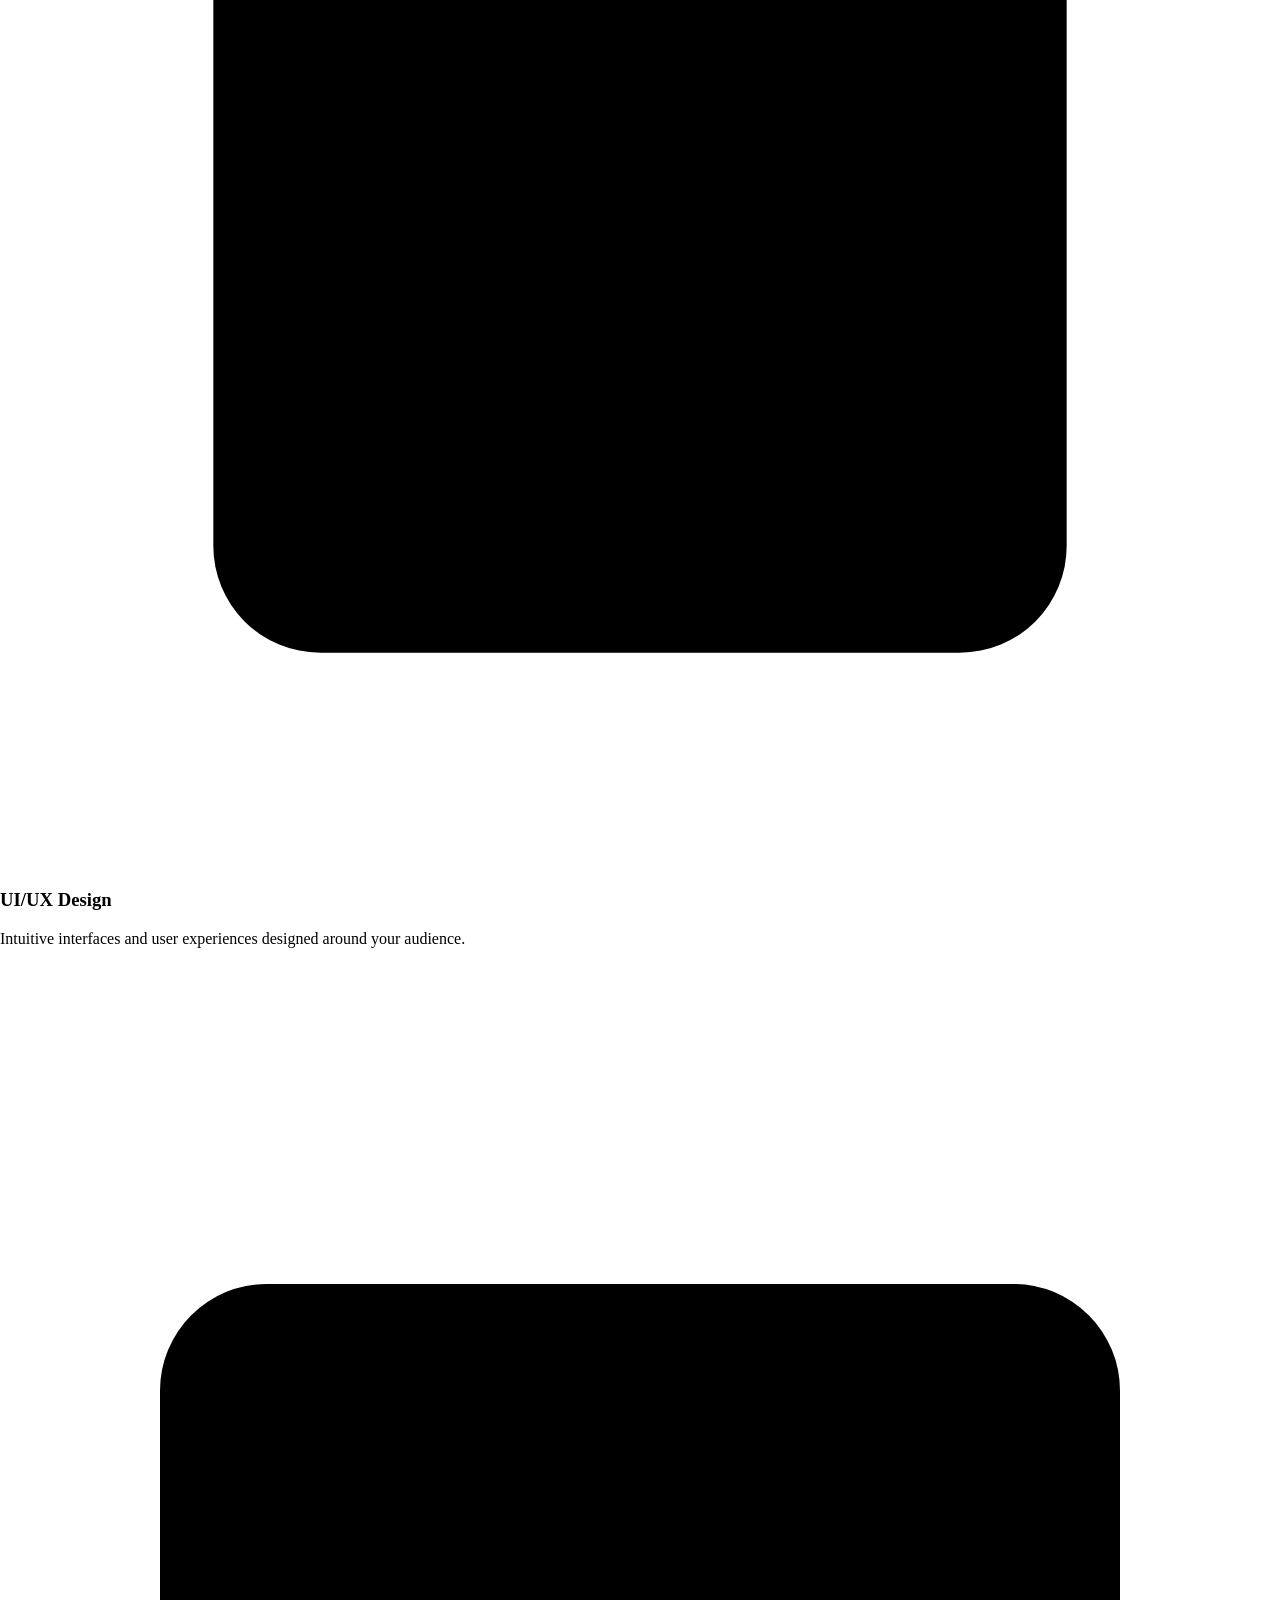
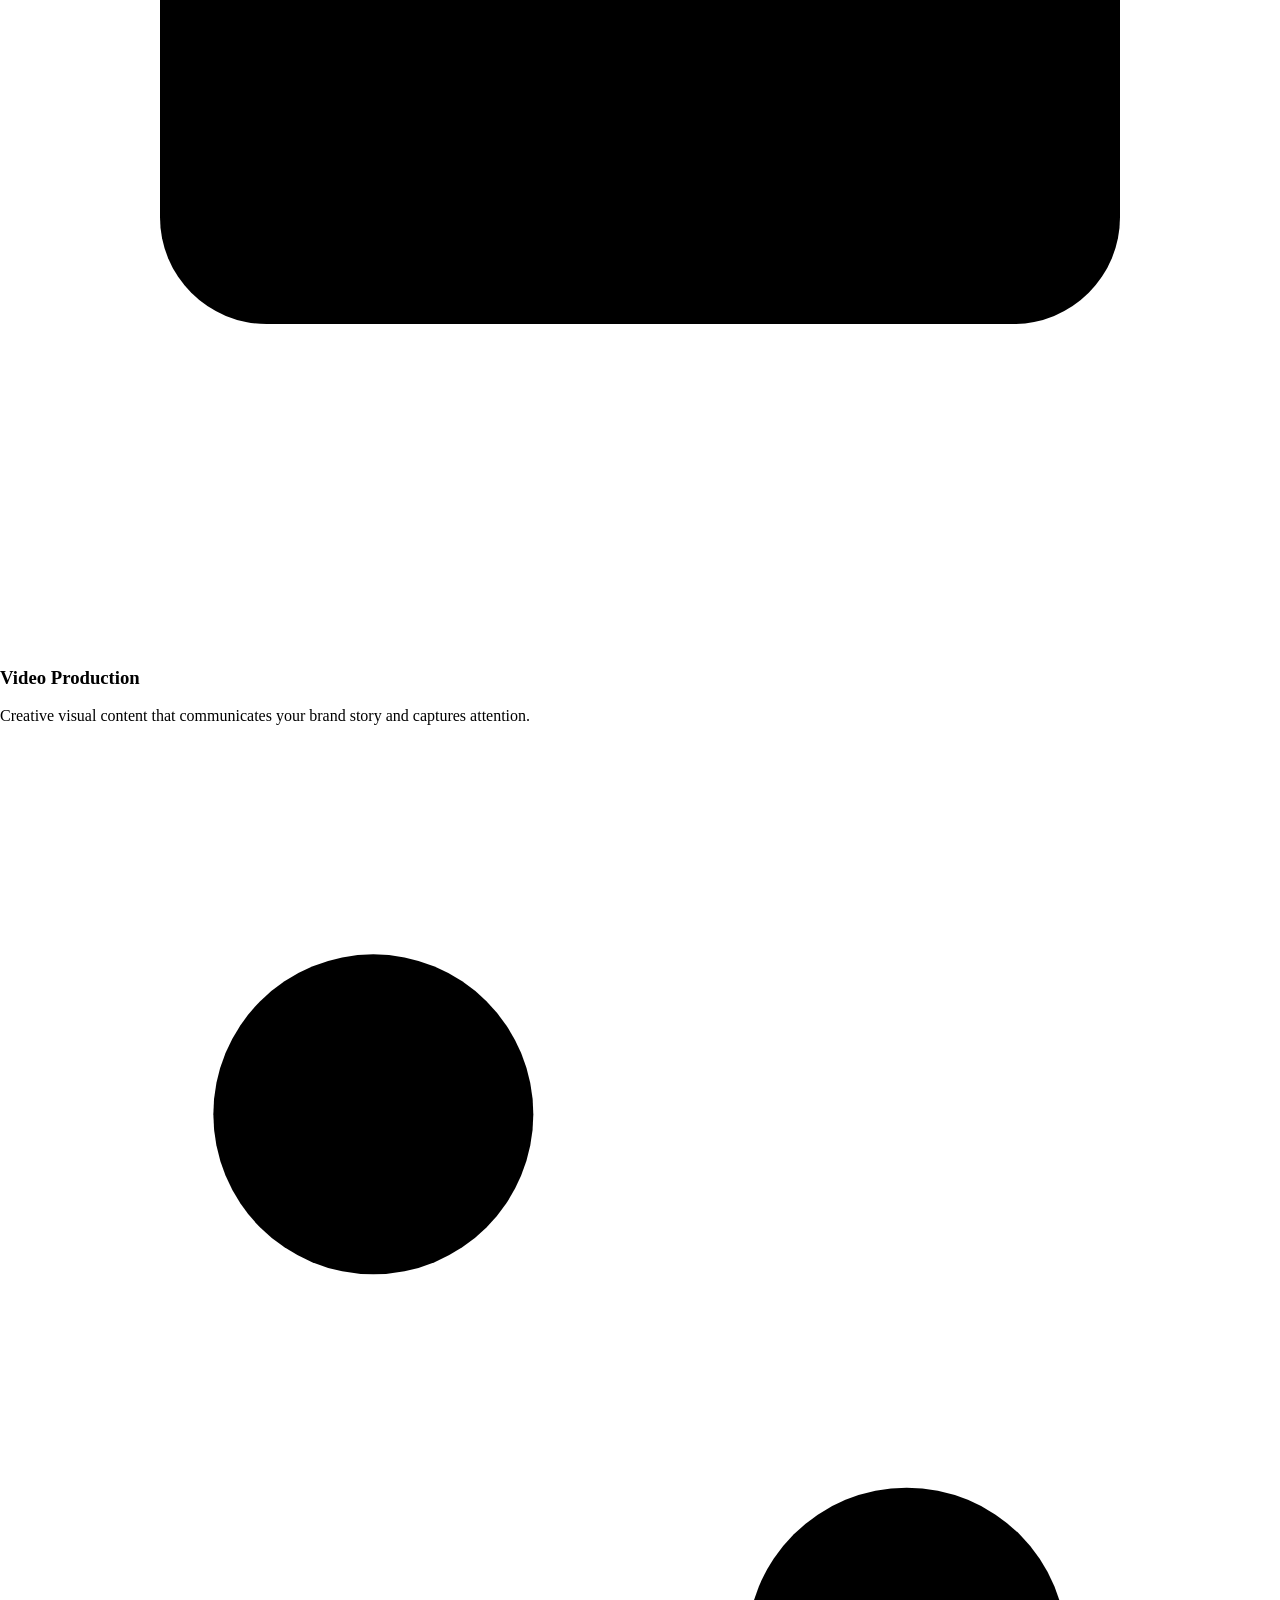
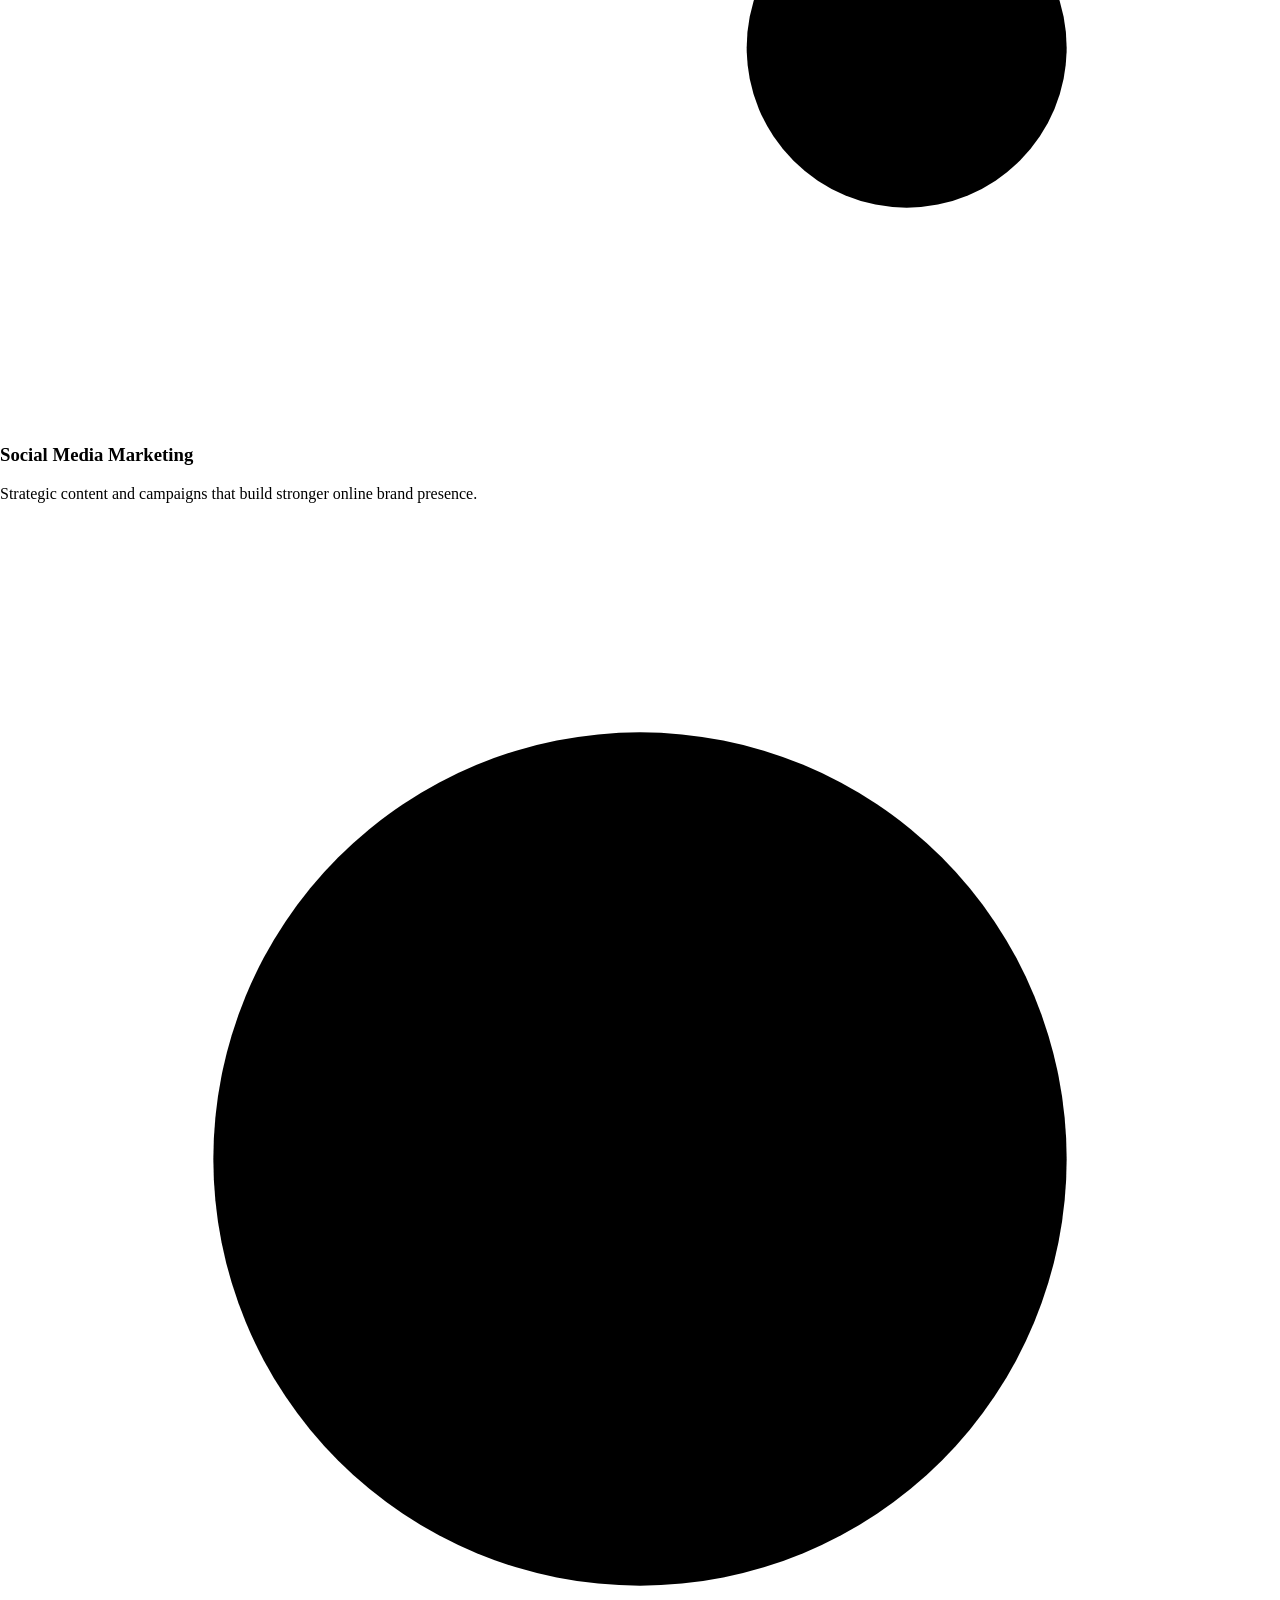
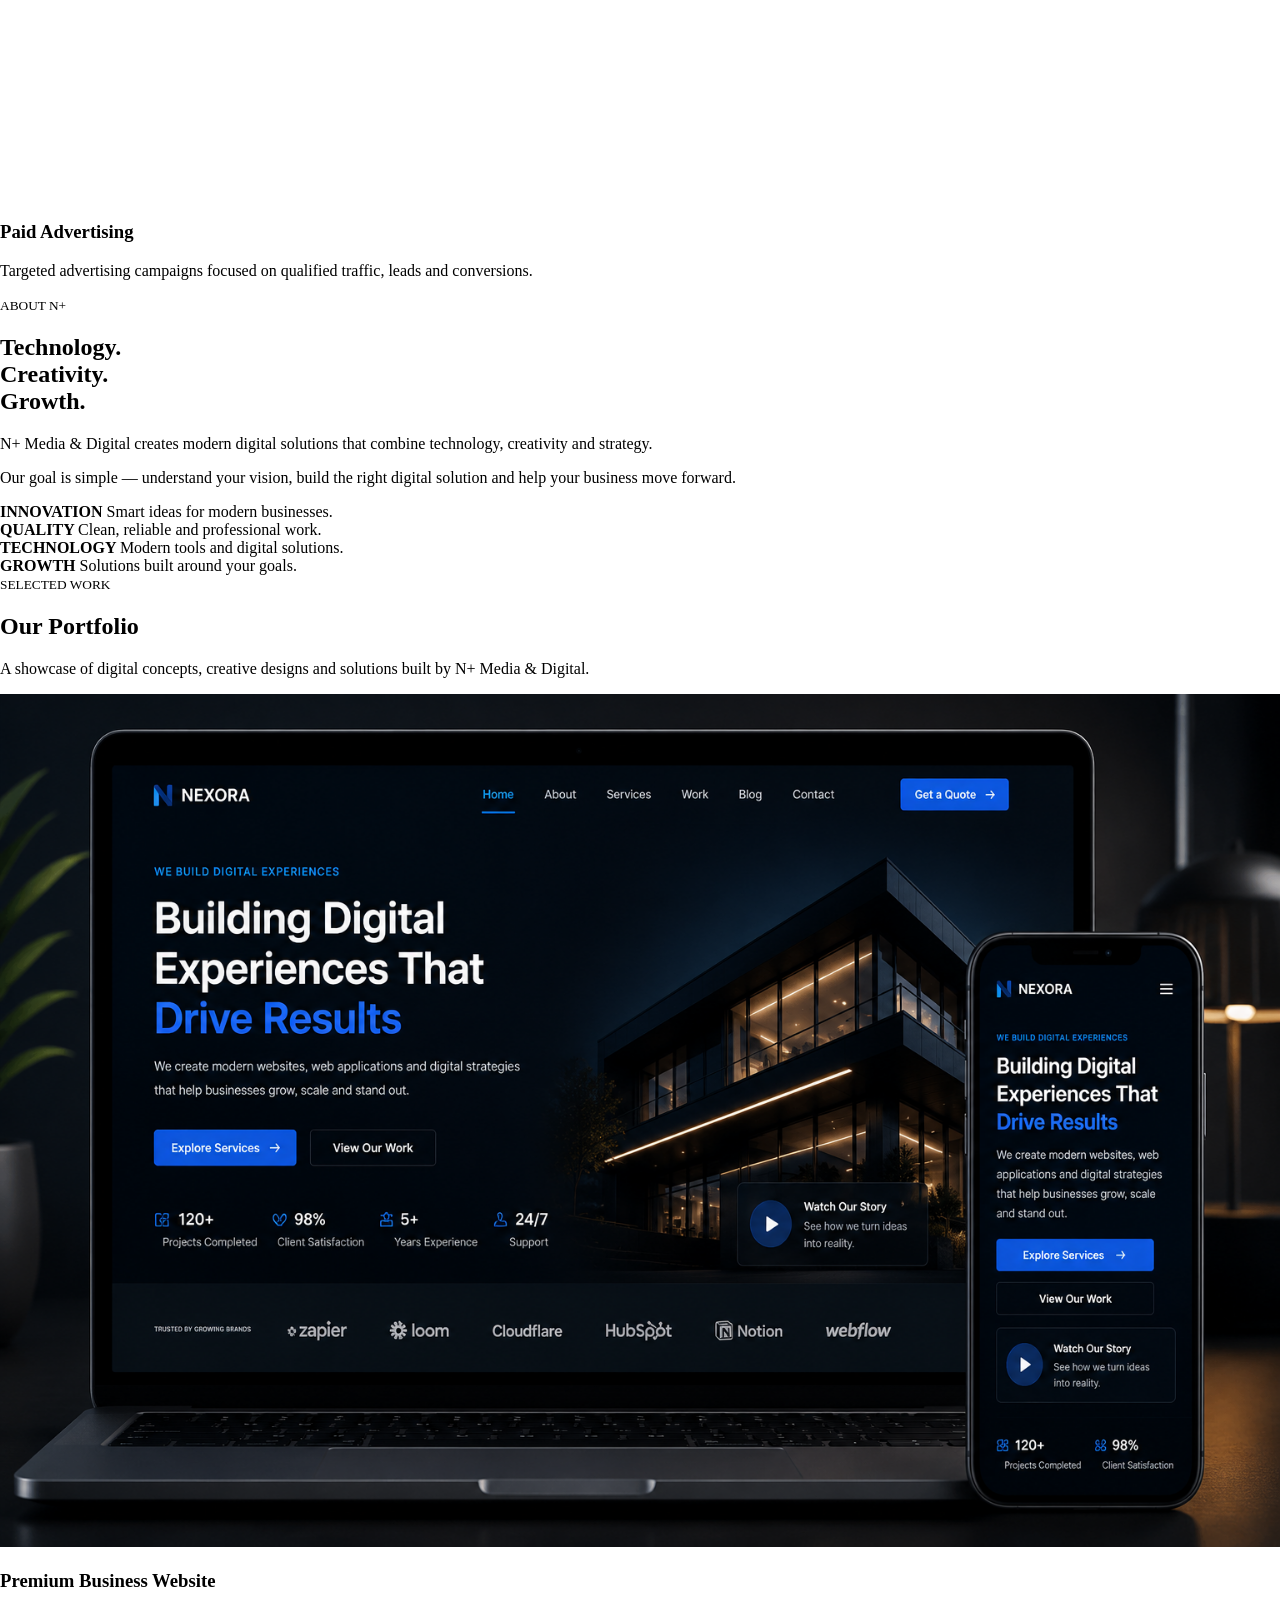
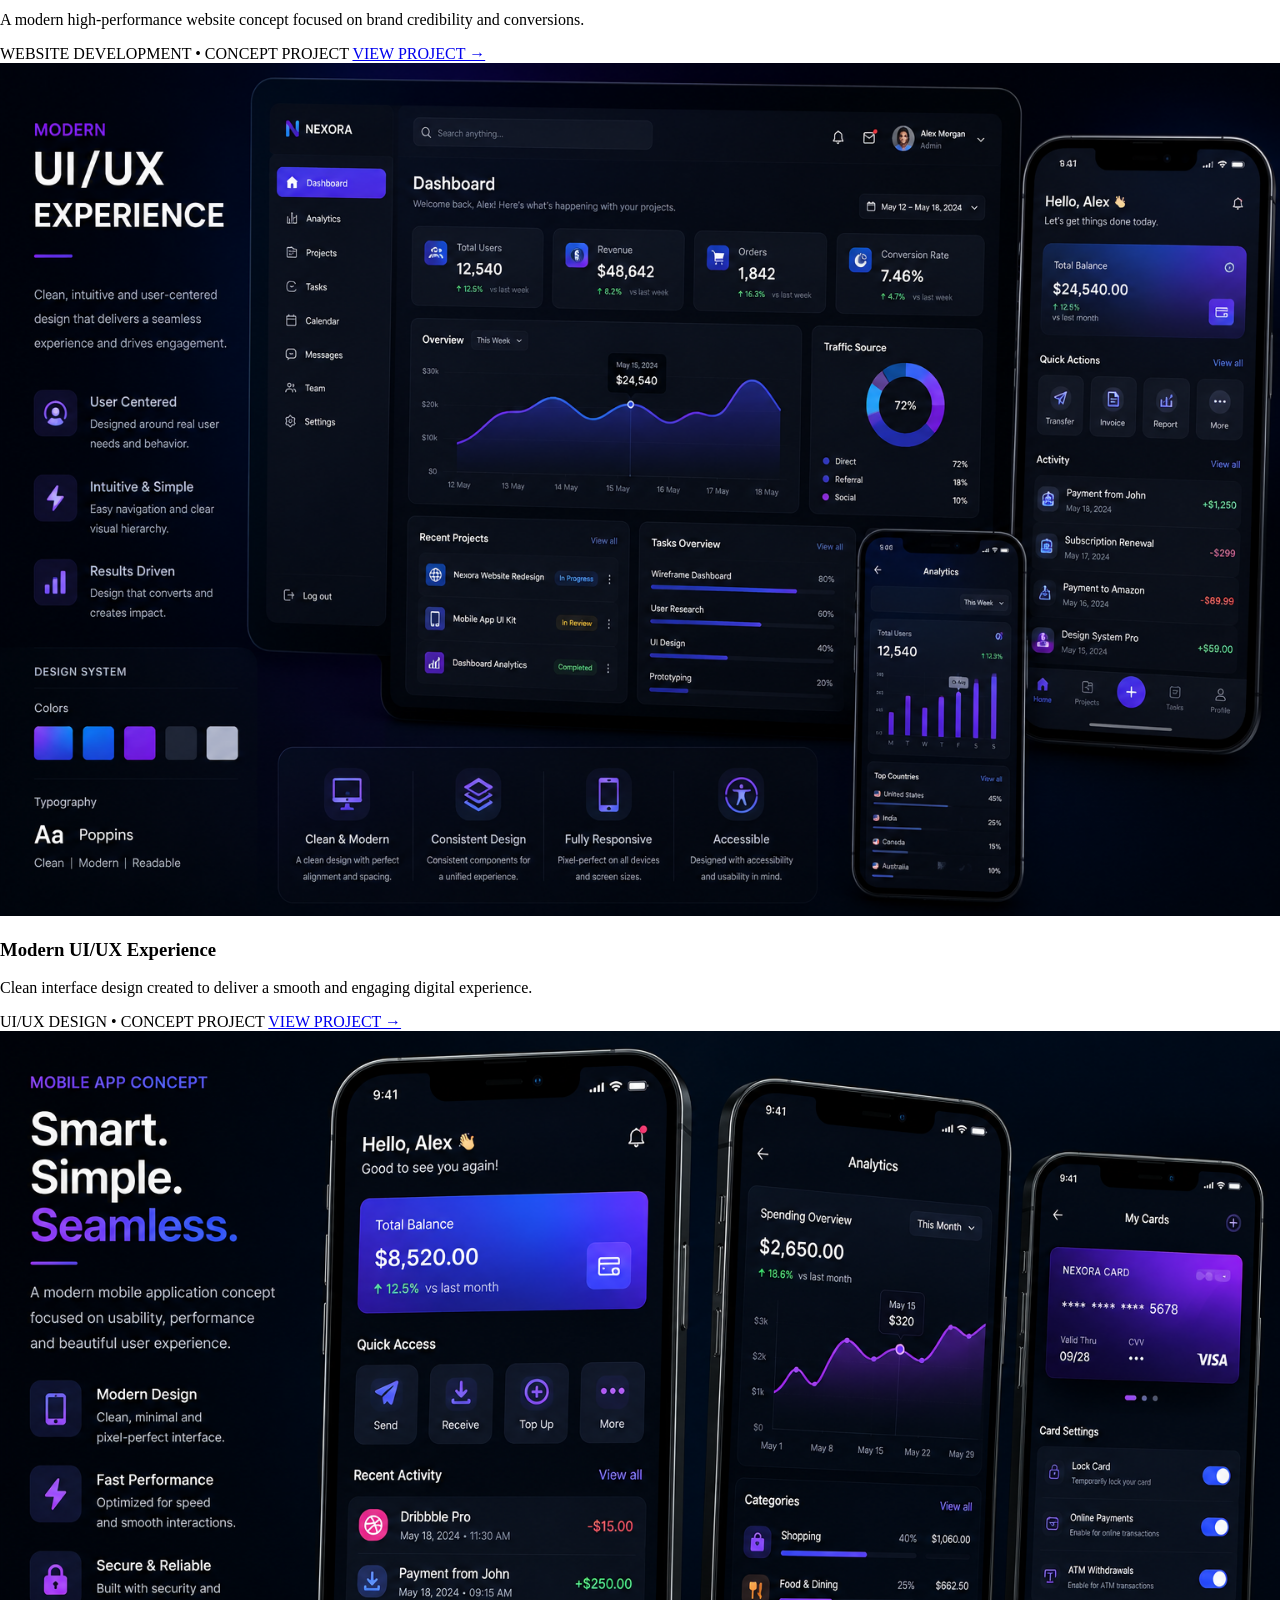
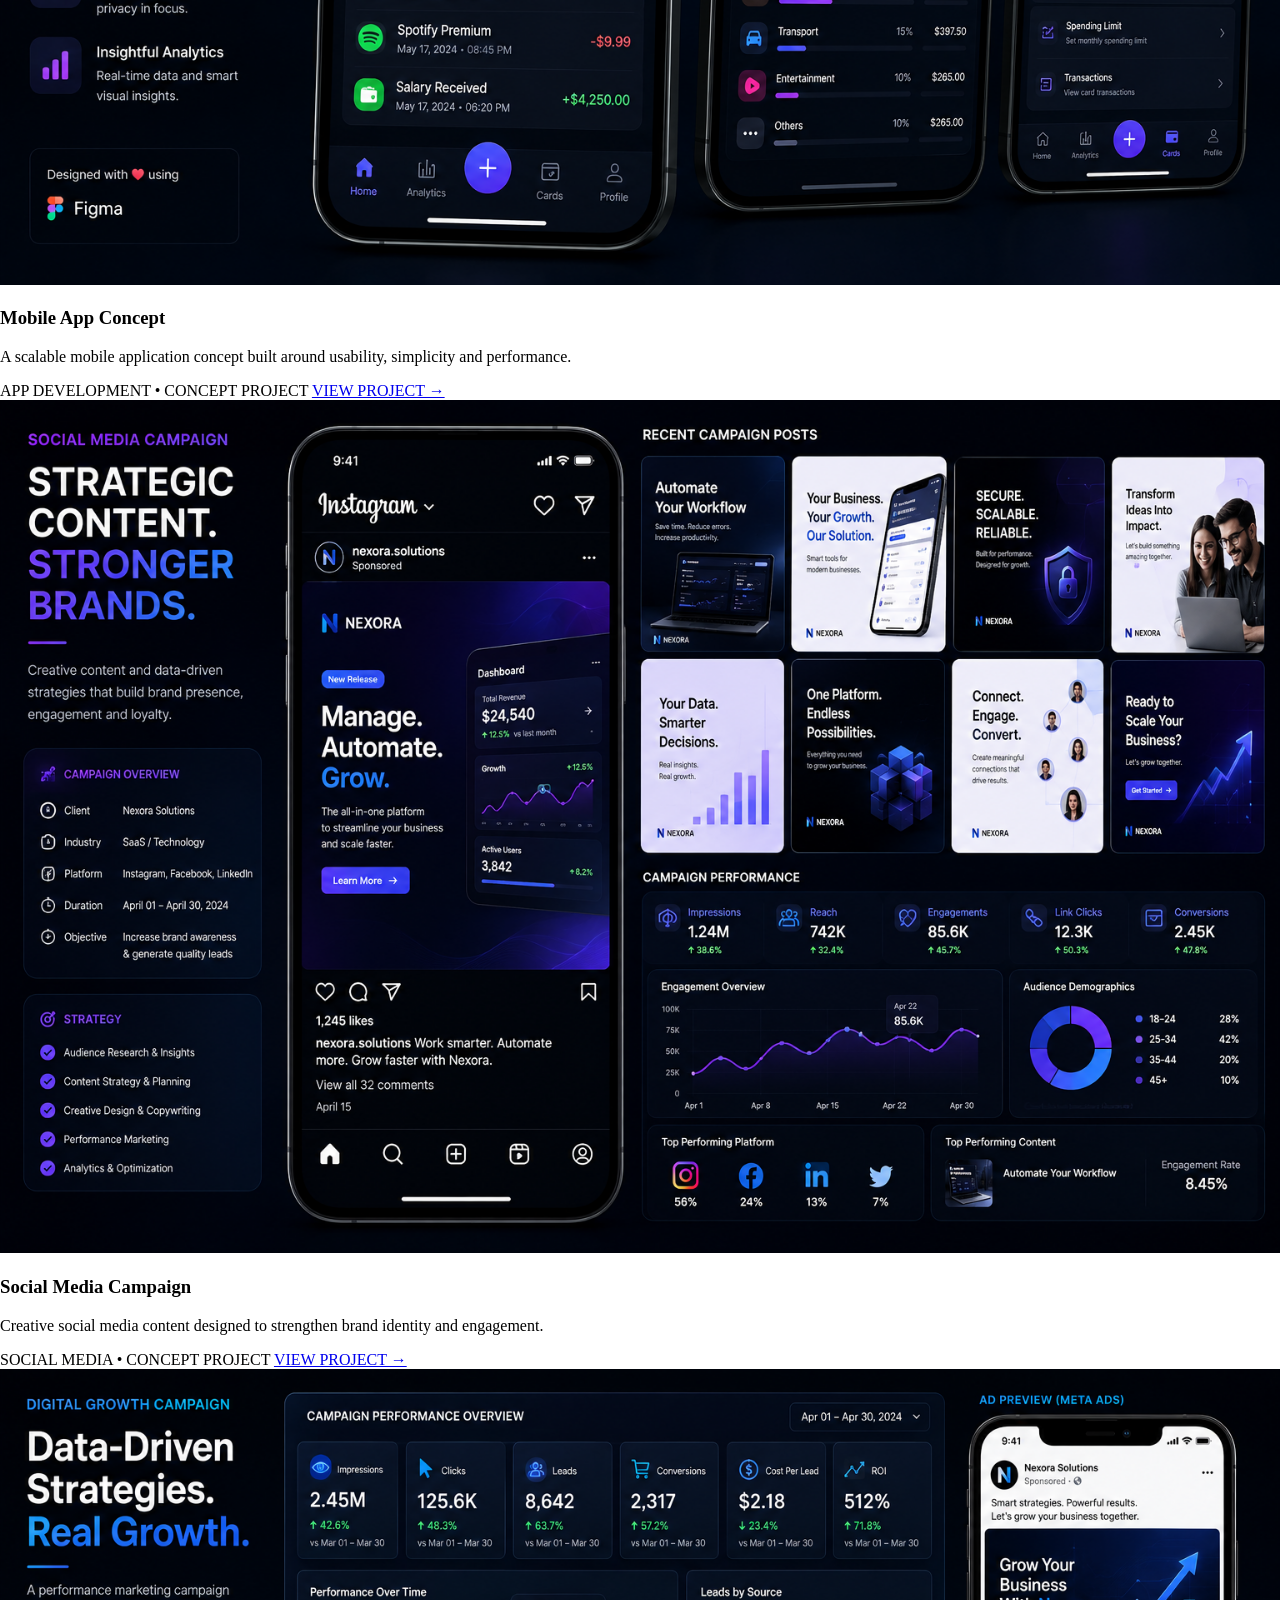
==== commit 87c5ac48: "Update index.html" ====
--- a/index.html
+++ b/index.html
@@ -2,6 +2,7 @@
 <html lang="en">
 
 <head>
+
     <meta charset="UTF-8">
 
     <meta
@@ -18,22 +19,37 @@
         content="N+ Media & Digital builds modern websites, apps, AI automation, UI/UX and digital solutions for growing businesses."
     >
 
-    <link rel="stylesheet" href="style.css">
+    <meta
+        name="theme-color"
+        content="#03080d"
+    >
+
+    <link
+        rel="stylesheet"
+        href="style.css"
+    >
+
 </head>
 
 
 <body>
 
-<!-- =====================================================
-     NAVIGATION
-===================================================== -->
+
+<!-- =========================================================
+     HEADER / NAVIGATION
+========================================================= -->
 
 <header>
 
     <nav>
 
-        <a href="#home" class="logo">
-            N+ <span>MEDIA & DIGITAL</span>
+        <a
+            href="#home"
+            class="logo"
+            aria-label="N+ Media & Digital Home"
+        >
+            N+
+            <span>MEDIA & DIGITAL</span>
         </a>
 
 
@@ -63,14 +79,20 @@
                 <a href="#process">Process</a>
             </li>
 
+            <li>
+                <a href="#contact">Contact</a>
+            </li>
+
         </ul>
 
+
+        <!-- MOBILE MENU -->
 
         <button
             class="menu-toggle"
+            type="button"
             aria-label="Open menu"
             aria-expanded="false"
-            type="button"
         >
             <span></span>
             <span></span>
@@ -78,7 +100,12 @@
         </button>
 
 
-        <a href="#contact" class="nav-btn">
+        <!-- DESKTOP QUOTE BUTTON -->
+
+        <a
+            href="#contact"
+            class="nav-btn"
+        >
             GET A QUOTE
         </a>
 
@@ -87,18 +114,19 @@
 </header>
 
 
-<!-- =====================================================
+
+<!-- =========================================================
      MAIN
-===================================================== -->
+========================================================= -->
 
 <main id="home">
 
 
-<!-- =====================================================
+<!-- =========================================================
      HERO
-===================================================== -->
-
-<div class="hero">
+========================================================= -->
+
+<section class="hero">
 
     <div class="hero-content">
 
@@ -108,17 +136,26 @@
 
 
         <h1>
+
             DIGITAL SOLUTIONS
+
             <br>
+
             THAT DRIVE
-            <span>REAL GROWTH.</span>
+
+            <span>
+                REAL GROWTH.
+            </span>
+
         </h1>
 
 
         <p>
+
             We build modern websites, apps, AI automation
             and digital experiences that help businesses
             grow, scale and stand out.
+
         </p>
 
 
@@ -143,12 +180,13 @@
 
     </div>
 
-</div>
-
-
-<!-- =====================================================
+</section>
+
+
+
+<!-- =========================================================
      SERVICES
-===================================================== -->
+========================================================= -->
 
 <section id="services">
 
@@ -158,9 +196,11 @@
             WHAT WE DO
         </small>
 
+
         <h2>
             Our Services
         </h2>
+
 
         <p>
             Modern digital solutions designed to help
@@ -171,6 +211,7 @@
     </div>
 
 
+
     <div class="services-grid">
 
 
@@ -183,7 +224,9 @@
                 <svg
                     class="digital-icon"
                     viewBox="0 0 24 24"
-                >
+                    aria-hidden="true"
+                >
+
                     <rect
                         x="3"
                         y="4"
@@ -193,7 +236,9 @@
                     ></rect>
 
                     <path d="M3 8h18"></path>
+
                     <path d="M7 12h4"></path>
+
                     <path d="M7 15h8"></path>
 
                 </svg>
@@ -205,6 +250,7 @@
                 Website Development
             </h3>
 
+
             <p>
                 Modern, responsive and high-performance
                 websites designed for credibility and growth.
@@ -223,7 +269,9 @@
                 <svg
                     class="digital-icon"
                     viewBox="0 0 24 24"
-                >
+                    aria-hidden="true"
+                >
+
                     <rect
                         x="7"
                         y="2.5"
@@ -233,6 +281,7 @@
                     ></rect>
 
                     <path d="M10 5h4"></path>
+
                     <path d="M11 18.5h2"></path>
 
                 </svg>
@@ -244,6 +293,7 @@
                 App Development
             </h3>
 
+
             <p>
                 Custom mobile applications built around
                 your business requirements.
@@ -262,7 +312,9 @@
                 <svg
                     class="digital-icon"
                     viewBox="0 0 24 24"
-                >
+                    aria-hidden="true"
+                >
+
                     <circle
                         cx="12"
                         cy="12"
@@ -270,12 +322,19 @@
                     ></circle>
 
                     <path d="M12 2v3"></path>
+
                     <path d="M12 19v3"></path>
+
                     <path d="M2 12h3"></path>
+
                     <path d="M19 12h3"></path>
+
                     <path d="M5 5l2 2"></path>
+
                     <path d="M17 17l2 2"></path>
+
                     <path d="M19 5l-2 2"></path>
+
                     <path d="M7 17l-2 2"></path>
 
                 </svg>
@@ -287,6 +346,7 @@
                 AI Automation
             </h3>
 
+
             <p>
                 Smart workflows that reduce repetitive work,
                 save time and improve efficiency.
@@ -305,9 +365,13 @@
                 <svg
                     class="digital-icon"
                     viewBox="0 0 24 24"
-                >
+                    aria-hidden="true"
+                >
+
                     <path d="M4 19V5"></path>
+
                     <path d="M4 19h16"></path>
+
                     <path d="M7 15l4-5 3 3 5-7"></path>
 
                 </svg>
@@ -319,6 +383,7 @@
                 Digital Marketing
             </h3>
 
+
             <p>
                 Data-driven strategies designed to increase
                 visibility, leads and business growth.
@@ -337,7 +402,9 @@
                 <svg
                     class="digital-icon"
                     viewBox="0 0 24 24"
-                >
+                    aria-hidden="true"
+                >
+
                     <rect
                         x="4"
                         y="4"
@@ -347,7 +414,9 @@
                     ></rect>
 
                     <path d="M8 8h8"></path>
+
                     <path d="M8 12h5"></path>
+
                     <path d="M8 16h7"></path>
 
                 </svg>
@@ -359,6 +428,7 @@
                 UI/UX Design
             </h3>
 
+
             <p>
                 Intuitive interfaces and user experiences
                 designed around your audience.
@@ -377,7 +447,9 @@
                 <svg
                     class="digital-icon"
                     viewBox="0 0 24 24"
-                >
+                    aria-hidden="true"
+                >
+
                     <rect
                         x="3"
                         y="6"
@@ -397,6 +469,7 @@
                 Video Production
             </h3>
 
+
             <p>
                 Creative visual content that communicates
                 your brand story and captures attention.
@@ -415,7 +488,9 @@
                 <svg
                     class="digital-icon"
                     viewBox="0 0 24 24"
-                >
+                    aria-hidden="true"
+                >
+
                     <circle
                         cx="7"
                         cy="7"
@@ -429,7 +504,9 @@
                     ></circle>
 
                     <path d="M9.5 9.5l5 5"></path>
+
                     <path d="M17 7h4"></path>
+
                     <path d="M7 17H3"></path>
 
                 </svg>
@@ -441,6 +518,7 @@
                 Social Media Marketing
             </h3>
 
+
             <p>
                 Strategic content and campaigns that build
                 stronger online brand presence.
@@ -459,7 +537,9 @@
                 <svg
                     class="digital-icon"
                     viewBox="0 0 24 24"
-                >
+                    aria-hidden="true"
+                >
+
                     <circle
                         cx="12"
                         cy="12"
@@ -483,6 +563,7 @@
                 Paid Advertising
             </h3>
 
+
             <p>
                 Targeted advertising campaigns focused on
                 qualified traffic, leads and conversions.
@@ -497,9 +578,9 @@
 
 
 
-<!-- =====================================================
+<!-- =========================================================
      ABOUT
-===================================================== -->
+========================================================= -->
 
 <section id="about">
 
@@ -514,11 +595,19 @@
 
 
             <h2>
+
                 Technology.
+
                 <br>
+
                 Creativity.
+
                 <br>
-                <span>Growth.</span>
+
+                <span>
+                    Growth.
+                </span>
+
             </h2>
 
 
@@ -602,9 +691,9 @@
 
 
 
-<!-- =====================================================
+<!-- =========================================================
      PORTFOLIO
-===================================================== -->
+========================================================= -->
 
 <section id="portfolio">
 
@@ -614,9 +703,11 @@
             SELECTED WORK
         </small>
 
+
         <h2>
             Our Portfolio
         </h2>
+
 
         <p>
             A showcase of digital concepts, creative
@@ -626,6 +717,7 @@
     </div>
 
 
+
     <div class="portfolio-grid">
 
 
@@ -637,6 +729,7 @@
                 src="premium-business-website.png"
                 alt="Premium Business Website"
                 class="portfolio-image"
+                loading="lazy"
             >
 
 
@@ -645,15 +738,18 @@
                 <h3>
                     Premium Business Website
                 </h3>
+
 
                 <p>
                     A modern high-performance website concept
                     focused on brand credibility and conversions.
                 </p>
 
+
                 <span class="portfolio-category">
                     WEBSITE DEVELOPMENT • CONCEPT PROJECT
                 </span>
+
 
                 <a
                     href="#contact"
@@ -676,6 +772,7 @@
                 src="modern-uiux-experience.png"
                 alt="Modern UI UX Experience"
                 class="portfolio-image"
+                loading="lazy"
             >
 
 
@@ -684,15 +781,18 @@
                 <h3>
                     Modern UI/UX Experience
                 </h3>
+
 
                 <p>
                     Clean interface design created to deliver
                     a smooth and engaging digital experience.
                 </p>
 
+
                 <span class="portfolio-category">
                     UI/UX DESIGN • CONCEPT PROJECT
                 </span>
+
 
                 <a
                     href="#contact"
@@ -715,6 +815,7 @@
                 src="mobile-app-concept.png"
                 alt="Mobile App Concept"
                 class="portfolio-image"
+                loading="lazy"
             >
 
 
@@ -723,15 +824,18 @@
                 <h3>
                     Mobile App Concept
                 </h3>
+
 
                 <p>
                     A scalable mobile application concept built
                     around usability, simplicity and performance.
                 </p>
 
+
                 <span class="portfolio-category">
                     APP DEVELOPMENT • CONCEPT PROJECT
                 </span>
+
 
                 <a
                     href="#contact"
@@ -754,6 +858,7 @@
                 src="social-media-campaign.png"
                 alt="Social Media Campaign"
                 class="portfolio-image"
+                loading="lazy"
             >
 
 
@@ -762,15 +867,18 @@
                 <h3>
                     Social Media Campaign
                 </h3>
+
 
                 <p>
                     Creative social media content designed to
                     strengthen brand identity and engagement.
                 </p>
 
+
                 <span class="portfolio-category">
                     SOCIAL MEDIA • CONCEPT PROJECT
                 </span>
+
 
                 <a
                     href="#contact"
@@ -793,6 +901,7 @@
                 src="digital-growth-campaign.png"
                 alt="Digital Growth Campaign"
                 class="portfolio-image"
+                loading="lazy"
             >
 
 
@@ -801,15 +910,18 @@
                 <h3>
                     Digital Growth Campaign
                 </h3>
+
 
                 <p>
                     Data-driven digital strategy focused on
                     visibility, engagement and measurable growth.
                 </p>
 
+
                 <span class="portfolio-category">
                     DIGITAL MARKETING • CONCEPT PROJECT
                 </span>
+
 
                 <a
                     href="#contact"
@@ -832,6 +944,7 @@
                 src="creative-video-campaign.png"
                 alt="Creative Video Campaign"
                 class="portfolio-image"
+                loading="lazy"
             >
 
 
@@ -840,15 +953,18 @@
                 <h3>
                     Creative Video Campaign
                 </h3>
+
 
                 <p>
                     High-impact visual content designed to
                     communicate stories and strengthen brands.
                 </p>
 
+
                 <span class="portfolio-category">
                     VIDEO PRODUCTION • CONCEPT PROJECT
                 </span>
+
 
                 <a
                     href="#contact"
@@ -871,6 +987,7 @@
                 src="ai-automation-system.png"
                 alt="AI Automation System"
                 class="portfolio-image"
+                loading="lazy"
             >
 
 
@@ -879,15 +996,18 @@
                 <h3>
                     AI Automation System
                 </h3>
+
 
                 <p>
                     Intelligent workflow automation designed to
                     reduce repetitive tasks and improve efficiency.
                 </p>
 
+
                 <span class="portfolio-category">
                     AI AUTOMATION • CONCEPT PROJECT
                 </span>
+
 
                 <a
                     href="#contact"
@@ -910,6 +1030,7 @@
                 src="paid-advertising-campaign.png"
                 alt="Paid Advertising Campaign"
                 class="portfolio-image"
+                loading="lazy"
             >
 
 
@@ -918,16 +1039,19 @@
                 <h3>
                     Paid Advertising Campaign
                 </h3>
+
 
                 <p>
                     Performance-focused advertising concepts
                     built around traffic, leads and conversions.
                 </p>
 
+
                 <span class="portfolio-category">
                     PAID ADVERTISING • CONCEPT PROJECT
                 </span>
 
+
                 <a
                     href="#contact"
                     class="portfolio-button"
@@ -946,9 +1070,9 @@
 
 
 
-<!-- =====================================================
+<!-- =========================================================
      WHY N+
-===================================================== -->
+========================================================= -->
 
 <section id="why">
 
@@ -958,9 +1082,11 @@
             WHY N+
         </small>
 
+
         <h2>
             More Than A Service.
         </h2>
+
 
         <p>
             We aim to become a technology partner that
@@ -970,8 +1096,11 @@
     </div>
 
 
+
     <div class="why-grid">
 
+
+        <!-- WHY 01 -->
 
         <div class="why-card">
 
@@ -980,19 +1109,27 @@
                 <svg
                     class="digital-icon"
                     viewBox="0 0 24 24"
-                >
+                    aria-hidden="true"
+                >
+
                     <path d="M12 3v18"></path>
+
                     <path d="M3 12h18"></path>
+
                     <path d="M5 5l14 14"></path>
+
                     <path d="M19 5L5 19"></path>
+
                 </svg>
 
             </div>
+
 
             <h3>
                 Innovation
             </h3>
 
+
             <p>
                 Modern ideas and technologies designed
                 for today's digital world.
@@ -1001,6 +1138,8 @@
         </div>
 
 
+
+        <!-- WHY 02 -->
 
         <div class="why-card">
 
@@ -1009,17 +1148,23 @@
                 <svg
                     class="digital-icon"
                     viewBox="0 0 24 24"
-                >
+                    aria-hidden="true"
+                >
+
                     <path d="M12 3l7 4v5c0 4.5-3 7.5-7 9-4-1.5-7-4.5-7-9V7z"></path>
+
                     <path d="M9 12l2 2 4-4"></path>
+
                 </svg>
 
             </div>
+
 
             <h3>
                 Quality
             </h3>
 
+
             <p>
                 Attention to detail with quality at
                 every stage of development.
@@ -1028,6 +1173,8 @@
         </div>
 
 
+
+        <!-- WHY 03 -->
 
         <div class="why-card">
 
@@ -1036,16 +1183,21 @@
                 <svg
                     class="digital-icon"
                     viewBox="0 0 24 24"
-                >
+                    aria-hidden="true"
+                >
+
                     <path d="M13 2L5 13h6l-1 9 8-11h-6z"></path>
+
                 </svg>
 
             </div>
+
 
             <h3>
                 Speed
             </h3>
 
+
             <p>
                 Efficient project execution without
                 unnecessary delays.
@@ -1054,6 +1206,8 @@
         </div>
 
 
+
+        <!-- WHY 04 -->
 
         <div class="why-card">
 
@@ -1062,7 +1216,9 @@
                 <svg
                     class="digital-icon"
                     viewBox="0 0 24 24"
-                >
+                    aria-hidden="true"
+                >
+
                     <circle
                         cx="12"
                         cy="12"
@@ -1081,10 +1237,12 @@
 
             </div>
 
+
             <h3>
                 Results Driven
             </h3>
 
+
             <p>
                 Solutions designed around meaningful
                 business objectives.
@@ -1093,6 +1251,8 @@
         </div>
 
 
+
+        <!-- WHY 05 -->
 
         <div class="why-card">
 
@@ -1101,17 +1261,23 @@
                 <svg
                     class="digital-icon"
                     viewBox="0 0 24 24"
-                >
+                    aria-hidden="true"
+                >
+
                     <path d="M8 11l-2-2a2 2 0 0 0-3 3l4 4a4 4 0 0 0 6 0l2-2"></path>
+
                     <path d="M16 13l2 2a2 2 0 0 0 3-3l-4-4a4 4 0 0 0-6 0l-2 2"></path>
+
                 </svg>
 
             </div>
+
 
             <h3>
                 Client First
             </h3>
 
+
             <p>
                 Your goals and requirements guide
                 every decision we make.
@@ -1120,6 +1286,8 @@
         </div>
 
 
+
+        <!-- WHY 06 -->
 
         <div class="why-card">
 
@@ -1128,18 +1296,25 @@
                 <svg
                     class="digital-icon"
                     viewBox="0 0 24 24"
-                >
+                    aria-hidden="true"
+                >
+
                     <path d="M4 19V5"></path>
+
                     <path d="M4 19h16"></path>
+
                     <path d="M7 15l4-5 3 3 5-7"></path>
+
                 </svg>
 
             </div>
+
 
             <h3>
                 Growth Focused
             </h3>
 
+
             <p>
                 Digital solutions built to support
                 long-term business growth.
@@ -1154,9 +1329,9 @@
 
 
 
-<!-- =====================================================
+<!-- =========================================================
      PROCESS
-===================================================== -->
+========================================================= -->
 
 <section id="process">
 
@@ -1166,10 +1341,12 @@
             OUR PROCESS
         </small>
 
+
         <h2>
             From Idea To Impact
         </h2>
 
+
         <p>
             A simple, transparent and effective process.
         </p>
@@ -1177,19 +1354,30 @@
     </div>
 
 
+
+    <!-- IMPORTANT:
+         ACTUAL PROCESS STRUCTURE
+         .process
+         .step
+    -->
+
     <div class="process">
 
+
+        <!-- STEP 01 -->
 
         <div class="step">
 
             <div class="number">
                 01
             </div>
+
 
             <h3>
                 DISCOVER
             </h3>
 
+
             <p>
                 Understand your goals and requirements.
             </p>
@@ -1197,17 +1385,21 @@
         </div>
 
 
+
+        <!-- STEP 02 -->
 
         <div class="step">
 
             <div class="number">
                 02
             </div>
+
 
             <h3>
                 PLAN
             </h3>
 
+
             <p>
                 Create the strategy and roadmap.
             </p>
@@ -1215,17 +1407,21 @@
         </div>
 
 
+
+        <!-- STEP 03 -->
 
         <div class="step">
 
             <div class="number">
                 03
             </div>
+
 
             <h3>
                 DESIGN
             </h3>
 
+
             <p>
                 Create intuitive digital experiences.
             </p>
@@ -1233,17 +1429,21 @@
         </div>
 
 
+
+        <!-- STEP 04 -->
 
         <div class="step">
 
             <div class="number">
                 04
             </div>
+
 
             <h3>
                 BUILD
             </h3>
 
+
             <p>
                 Develop with modern technology.
             </p>
@@ -1251,17 +1451,21 @@
         </div>
 
 
+
+        <!-- STEP 05 -->
 
         <div class="step">
 
             <div class="number">
                 05
             </div>
+
 
             <h3>
                 LAUNCH
             </h3>
 
+
             <p>
                 Test, optimize and launch.
             </p>
@@ -1269,17 +1473,21 @@
         </div>
 
 
+
+        <!-- STEP 06 -->
 
         <div class="step">
 
             <div class="number">
                 06
             </div>
+
 
             <h3>
                 GROW
             </h3>
 
+
             <p>
                 Support and improve continuously.
             </p>
@@ -1293,9 +1501,9 @@
 
 
 
-<!-- =====================================================
+<!-- =========================================================
      CONTACT / PROJECT ENQUIRY
-===================================================== -->
+========================================================= -->
 
 <section
     class="contact-section"
@@ -1311,11 +1519,19 @@
                 START A PROJECT
             </small>
 
+
             <h2>
+
                 LET'S BUILD
+
                 <br>
-                <span>SOMETHING GREAT.</span>
+
+                <span>
+                    SOMETHING GREAT.
+                </span>
+
             </h2>
+
 
             <p>
                 Tell us about your project. Our team will
@@ -1327,15 +1543,16 @@
 
 
 
-        <!-- IMPORTANT:
-             IDs BELOW MUST MATCH script.js
-        -->
+        <!-- CONTACT FORM -->
 
         <form
             class="contact-form"
             id="projectForm"
+            novalidate
         >
 
+
+            <!-- NAME + COMPANY -->
 
             <div class="form-row">
 
@@ -1345,12 +1562,14 @@
                     <label for="name">
                         YOUR NAME
                     </label>
+
 
                     <input
                         type="text"
                         id="name"
                         name="name"
                         placeholder="Enter your name"
+                        autocomplete="name"
                         required
                     >
 
@@ -1363,12 +1582,14 @@
                     <label for="company">
                         COMPANY / BUSINESS
                     </label>
+
 
                     <input
                         type="text"
                         id="company"
                         name="company"
                         placeholder="Your company name"
+                        autocomplete="organization"
                     >
 
                 </div>
@@ -1377,6 +1598,8 @@
             </div>
 
 
+
+            <!-- EMAIL + WHATSAPP -->
 
             <div class="form-row">
 
@@ -1386,12 +1609,14 @@
                     <label for="email">
                         EMAIL ADDRESS
                     </label>
+
 
                     <input
                         type="email"
                         id="email"
                         name="email"
                         placeholder="you@example.com"
+                        autocomplete="email"
                         required
                     >
 
@@ -1400,18 +1625,18 @@
 
 
                 <div class="form-group">
-
-                    <!-- FIXED: ID = whatsapp -->
 
                     <label for="whatsapp">
                         WHATSAPP NUMBER
                     </label>
+
 
                     <input
                         type="tel"
                         id="whatsapp"
                         name="whatsapp"
                         placeholder="+91 XXXXX XXXXX"
+                        autocomplete="tel"
                         required
                     >
 
@@ -1421,6 +1646,8 @@
             </div>
 
 
+
+            <!-- SERVICE -->
 
             <div class="form-group">
 
@@ -1494,9 +1721,9 @@
 
 
 
+            <!-- PROJECT DETAILS -->
+
             <div class="form-group">
-
-                <!-- FIXED: ID = details -->
 
                 <label for="details">
                     PROJECT DETAILS
@@ -1515,6 +1742,8 @@
 
 
 
+            <!-- SUBMIT -->
+
             <button
                 type="submit"
                 class="btn btn-primary form-submit"
@@ -1534,15 +1763,21 @@
 
 
 
-<!-- =====================================================
+<!-- =========================================================
      FOOTER
-===================================================== -->
+========================================================= -->
 
 <footer>
 
 
     <div class="logo">
-        N+ <span>MEDIA & DIGITAL</span>
+
+        N+
+
+        <span>
+            MEDIA & DIGITAL
+        </span>
+
     </div>
 
 
@@ -1551,6 +1786,7 @@
     </p>
 
 
+
     <div class="footer-links">
 
         <a href="#home">
@@ -1593,85 +1829,90 @@
 
 
 
-<!-- =====================================================
-     WHATSAPP FLOATING BUTTON
-===================================================== -->
+<!-- =========================================================
+     FLOATING WHATSAPP
+========================================================= -->
 
 <a
     href="https://wa.me/918072441662?text=Hi%20N%2B%20Media%20%26%20Digital%2C%20I%20want%20to%20discuss%20a%20project."
     class="whatsapp-btn"
     target="_blank"
-    rel="noopener"
+    rel="noopener noreferrer"
     aria-label="Chat with N+ Media & Digital on WhatsApp"
 >
-    <span>WHATSAPP</span>
+    <span>
+        WHATSAPP
+    </span>
 </a>
 
 
 
-<!-- =====================================================
+<!-- =========================================================
      SCROLL REVEAL
-===================================================== -->
+========================================================= -->
 
 <script>
 
-    const revealElements =
-        document.querySelectorAll(
-            "section, .cta, .portfolio-card, .why-card, .value, .step"
+const revealElements =
+    document.querySelectorAll(
+        "section, .portfolio-card, .why-card, .value, .step"
+    );
+
+
+if ("IntersectionObserver" in window) {
+
+    const revealObserver =
+        new IntersectionObserver(
+            (entries, observer) => {
+
+                entries.forEach(entry => {
+
+                    if (entry.isIntersecting) {
+
+                        entry.target.classList.add("reveal");
+
+                        observer.unobserve(
+                            entry.target
+                        );
+
+                    }
+
+                });
+
+            },
+            {
+                threshold: 0.12
+            }
         );
 
 
-    if ("IntersectionObserver" in window) {
-
-        const revealObserver =
-            new IntersectionObserver(
-                (entries, observer) => {
-
-                    entries.forEach(entry => {
-
-                        if (entry.isIntersecting) {
-
-                            entry.target.classList.add("reveal");
-
-                            observer.unobserve(entry.target);
-
-                        }
-
-                    });
-
-                },
-                {
-                    threshold: 0.12
-                }
-            );
-
-
-        revealElements.forEach(element => {
-
-            revealObserver.observe(element);
-
-        });
-
-    } else {
-
-        revealElements.forEach(element => {
-
-            element.classList.add("reveal");
-
-        });
-
-    }
+    revealElements.forEach(element => {
+
+        revealObserver.observe(element);
+
+    });
+
+} else {
+
+    revealElements.forEach(element => {
+
+        element.classList.add("reveal");
+
+    });
+
+}
 
 </script>
 
 
 
-<!-- =====================================================
+<!-- =========================================================
      MAIN JAVASCRIPT
-===================================================== -->
+========================================================= -->
 
 <script src="script.js"></script>
 
 
 </body>
+
 </html>
--- a/style.css
+++ b/style.css
@@ -1,1148 +1,32 @@
 /* =========================================================
    N+ MEDIA & DIGITAL
-   COMPLETE STYLE.CSS
+   FINAL RESPONSIVE FIX
    ========================================================= */
 
-:root {
-    --bg: #020508;
-    --bg-dark: #03070b;
-    --card: #071321;
-    --card-light: #091827;
-
-    --blue: #00c8ff;
-    --blue-dark: #087cff;
-
-    --white: #ffffff;
-    --text: #eaf2f8;
-    --muted: #8ea4b9;
-
-    --border: rgba(0, 200, 255, 0.25);
-    --border-light: rgba(255, 255, 255, 0.08);
-
-    --shadow-blue: 0 0 35px rgba(0, 200, 255, 0.10);
-}
-
 
 /* =========================================================
-   RESET
+   GLOBAL
    ========================================================= */
-
-* {
-    margin: 0;
-    padding: 0;
-    box-sizing: border-box;
-}
 
 html {
     scroll-behavior: smooth;
+    overflow-x: hidden;
 }
 
 body {
     margin: 0;
-    padding: 0;
-
-    font-family:
-        Arial,
-        Helvetica,
-        sans-serif;
-
-    background: var(--bg);
-    color: var(--white);
-
-    line-height: 1.6;
-
+    width: 100%;
     overflow-x: hidden;
 }
 
-a {
-    color: inherit;
-    text-decoration: none;
+* {
+    box-sizing: border-box;
 }
 
 img {
     max-width: 100%;
 }
 
-ul {
-    margin: 0;
-    padding: 0;
-}
-
-li {
-    list-style: none;
-}
-
-
-/* =========================================================
-   HEADER / NAVIGATION
-   ========================================================= */
-
-header {
-    position: sticky;
-    top: 0;
-    z-index: 9999;
-
-    width: 100%;
-
-    background: rgba(2, 5, 8, 0.92);
-
-    backdrop-filter: blur(18px);
-    -webkit-backdrop-filter: blur(18px);
-
-    border-bottom: 1px solid rgba(255, 255, 255, 0.07);
-}
-
-nav {
-    width: min(1320px, 92%);
-    height: 86px;
-
-    margin: 0 auto;
-
-    display: flex;
-    align-items: center;
-    justify-content: space-between;
-}
-
-.logo {
-    display: inline-block;
-
-    font-size: 25px;
-    font-weight: 900;
-
-    letter-spacing: 1px;
-
-    white-space: nowrap;
-}
-
-.logo span {
-    color: var(--blue);
-}
-
-.nav-links {
-    display: flex;
-    align-items: center;
-
-    gap: 32px;
-
-    list-style: none;
-}
-
-.nav-links li {
-    list-style: none;
-}
-
-.nav-links a {
-    position: relative;
-
-    color: var(--text);
-
-    font-size: 15px;
-    font-weight: 600;
-
-    transition: color 0.3s ease;
-}
-
-.nav-links a:hover {
-    color: var(--blue);
-}
-
-.nav-links a::after {
-    content: "";
-
-    position: absolute;
-
-    left: 0;
-    bottom: -8px;
-
-    width: 0;
-    height: 2px;
-
-    background: var(--blue);
-
-    box-shadow: 0 0 10px var(--blue);
-
-    transition: width 0.3s ease;
-}
-
-.nav-links a:hover::after {
-    width: 100%;
-}
-
-.nav-btn {
-    display: inline-flex;
-
-    align-items: center;
-    justify-content: center;
-
-    padding: 13px 23px;
-
-    border: 1px solid var(--blue);
-
-    border-radius: 50px;
-
-    color: var(--white);
-
-    font-size: 13px;
-    font-weight: 800;
-
-    letter-spacing: 0.5px;
-
-    transition: all 0.3s ease;
-}
-
-.nav-btn:hover {
-    background: var(--blue);
-    color: #020508;
-
-    box-shadow:
-        0 0 30px rgba(0, 200, 255, 0.30);
-}
-
-
-/* =========================================================
-   HERO
-   ========================================================= */
-
-.hero {
-    position: relative;
-
-    min-height: calc(100vh - 86px);
-
-    display: flex;
-    align-items: center;
-    justify-content: center;
-
-    text-align: center;
-
-    overflow: hidden;
-
-    background:
-        radial-gradient(
-            circle at center,
-            rgba(0, 119, 255, 0.10),
-            transparent 48%
-        ),
-        var(--bg);
-}
-
-.hero::before {
-    content: "";
-
-    position: absolute;
-
-    width: 650px;
-    height: 650px;
-
-    border-radius: 50%;
-
-    border: 1px solid rgba(0, 200, 255, 0.08);
-
-    left: 50%;
-    top: 50%;
-
-    transform: translate(-50%, -50%);
-
-    box-shadow:
-        0 0 120px rgba(0, 150, 255, 0.05);
-}
-
-.hero-content {
-    position: relative;
-    z-index: 2;
-
-    width: min(1100px, 92%);
-
-    margin: 0 auto;
-}
-
-.eyebrow {
-    color: var(--blue);
-
-    font-size: 13px;
-    font-weight: 900;
-
-    letter-spacing: 6px;
-
-    margin-bottom: 28px;
-}
-
-.hero h1 {
-    margin: 0;
-
-    font-size: clamp(55px, 8.5vw, 120px);
-
-    line-height: 0.93;
-
-    font-weight: 900;
-
-    letter-spacing: -5px;
-
-    text-transform: uppercase;
-}
-
-.hero h1 span {
-    color: var(--blue);
-
-    text-shadow:
-        0 0 30px rgba(0, 200, 255, 0.35);
-}
-
-.hero p {
-    max-width: 780px;
-
-    margin: 35px auto;
-
-    color: var(--muted);
-
-    font-size: 18px;
-
-    line-height: 1.7;
-}
-
-.hero-buttons {
-    display: flex;
-
-    align-items: center;
-    justify-content: center;
-
-    gap: 15px;
-
-    flex-wrap: wrap;
-}
-
-
-/* =========================================================
-   BUTTONS
-   ========================================================= */
-
-.btn {
-    display: inline-flex;
-
-    align-items: center;
-    justify-content: center;
-
-    padding: 15px 28px;
-
-    border-radius: 50px;
-
-    font-size: 14px;
-    font-weight: 900;
-
-    transition: all 0.3s ease;
-}
-
-.btn-primary {
-    color: #ffffff;
-
-    background:
-        linear-gradient(
-            100deg,
-            var(--blue-dark),
-            var(--blue)
-        );
-
-    border: 1px solid transparent;
-
-    box-shadow:
-        0 0 30px rgba(0, 174, 255, 0.18);
-}
-
-.btn-primary:hover {
-    transform: translateY(-3px);
-
-    box-shadow:
-        0 0 40px rgba(0, 174, 255, 0.35);
-}
-
-.btn-outline {
-    color: var(--white);
-
-    background: transparent;
-
-    border: 1px solid rgba(255, 255, 255, 0.25);
-}
-
-.btn-outline:hover {
-    color: var(--blue);
-
-    border-color: var(--blue);
-
-    transform: translateY(-3px);
-}
-
-
-/* =========================================================
-   COMMON SECTION
-   ========================================================= */
-
-section {
-    position: relative;
-
-    padding: 115px 5%;
-}
-
-.section-title {
-    width: min(1000px, 100%);
-
-    margin: 0 auto;
-
-    text-align: center;
-}
-
-.section-title small {
-    display: block;
-
-    margin-bottom: 18px;
-
-    color: var(--blue);
-
-    font-size: 13px;
-    font-weight: 900;
-
-    letter-spacing: 6px;
-}
-
-.section-title h2 {
-    margin: 0;
-
-    color: var(--white);
-
-    font-size: clamp(45px, 6vw, 72px);
-
-    line-height: 1;
-
-    font-weight: 900;
-
-    letter-spacing: -3px;
-}
-
-.section-title p {
-    max-width: 800px;
-
-    margin: 25px auto 0;
-
-    color: var(--muted);
-
-    font-size: 17px;
-
-    line-height: 1.7;
-}
-
-
-/* =========================================================
-   SERVICES
-   ========================================================= */
-
-#services {
-    background: var(--bg-dark);
-}
-
-.services-grid {
-    width: min(1320px, 100%);
-
-    margin: 65px auto 0;
-
-    display: grid;
-
-    grid-template-columns: repeat(4, 1fr);
-
-    gap: 20px;
-}
-
-.services-grid .card {
-    min-height: 280px;
-
-    padding: 32px;
-
-    border: 1px solid var(--border);
-
-    border-radius: 22px;
-
-    background:
-        linear-gradient(
-            145deg,
-            rgba(8, 22, 36, 0.95),
-            rgba(3, 10, 17, 0.95)
-        );
-
-    transition:
-        transform 0.4s ease,
-        border-color 0.4s ease,
-        box-shadow 0.4s ease;
-}
-
-.services-grid .card:hover {
-    transform: translateY(-8px);
-
-    border-color: var(--blue);
-
-    box-shadow:
-        0 0 40px rgba(0, 174, 255, 0.08);
-}
-
-
-/* =========================================================
-   SERVICE ICON
-   ========================================================= */
-
-.icon {
-    width: 64px;
-    height: 64px;
-
-    display: flex;
-
-    align-items: center;
-    justify-content: center;
-
-    margin-bottom: 28px;
-
-    border-radius: 17px;
-
-    border: 1px solid rgba(0, 180, 255, 0.25);
-
-    background:
-        linear-gradient(
-            145deg,
-            rgba(0, 150, 255, 0.10),
-            rgba(0, 80, 180, 0.035)
-        );
-
-    transition:
-        transform 0.35s ease,
-        border-color 0.35s ease,
-        box-shadow 0.35s ease;
-}
-
-.digital-icon {
-    width: 31px;
-    height: 31px;
-
-    fill: none;
-
-    stroke: var(--blue);
-
-    stroke-width: 1.7;
-
-    stroke-linecap: round;
-    stroke-linejoin: round;
-
-    transition:
-        transform 0.35s ease,
-        stroke 0.35s ease,
-        filter 0.35s ease;
-}
-
-.card:hover .icon,
-.why-card:hover .icon {
-    transform: translateY(-4px) scale(1.05);
-
-    border-color:
-        rgba(0, 210, 255, 0.8);
-
-    box-shadow:
-        0 0 25px rgba(0, 160, 255, 0.18);
-}
-
-.card:hover .digital-icon,
-.why-card:hover .digital-icon {
-    stroke: #ffffff;
-
-    transform: scale(1.12);
-
-    filter:
-        drop-shadow(
-            0 0 10px
-            rgba(0, 210, 255, 0.75)
-        );
-}
-
-
-/* =========================================================
-   SERVICE TEXT
-   ========================================================= */
-
-.services-grid .card h3 {
-    margin: 0 0 14px;
-
-    font-size: 20px;
-
-    line-height: 1.3;
-}
-
-.services-grid .card p {
-    margin: 0;
-
-    color: var(--muted);
-
-    font-size: 15px;
-
-    line-height: 1.7;
-}
-
-
-/* =========================================================
-   ABOUT
-   ========================================================= */
-
-#about {
-    background: var(--bg);
-}
-
-.about-box {
-    width: min(1320px, 100%);
-
-    margin: 0 auto;
-
-    display: grid;
-
-    grid-template-columns: 1fr 1fr;
-
-    align-items: center;
-
-    gap: 80px;
-}
-
-.about-text .eyebrow {
-    margin-bottom: 22px;
-}
-
-.about-text h2 {
-    margin: 0;
-
-    font-size: clamp(50px, 6vw, 80px);
-
-    line-height: 0.98;
-
-    font-weight: 900;
-
-    letter-spacing: -4px;
-}
-
-.about-text h2 span {
-    color: var(--blue);
-}
-
-.about-text p {
-    margin-top: 25px;
-
-    color: var(--muted);
-
-    font-size: 17px;
-
-    line-height: 1.7;
-}
-
-.values {
-    display: grid;
-
-    grid-template-columns: repeat(2, 1fr);
-
-    gap: 18px;
-}
-
-.value {
-    min-height: 135px;
-
-    padding: 30px;
-
-    border: 1px solid var(--border);
-
-    border-radius: 20px;
-
-    background:
-        linear-gradient(
-            145deg,
-            #07121e,
-            #030a11
-        );
-
-    transition:
-        transform 0.35s ease,
-        border-color 0.35s ease;
-}
-
-.value:hover {
-    transform: translateY(-5px);
-
-    border-color: var(--blue);
-}
-
-.value strong {
-    display: block;
-
-    margin-bottom: 12px;
-
-    color: var(--blue);
-
-    font-size: 15px;
-
-    letter-spacing: 1px;
-}
-
-.value span {
-    color: var(--muted);
-
-    font-size: 14px;
-}
-
-
-/* =========================================================
-   PORTFOLIO
-   ========================================================= */
-
-#portfolio {
-    background: var(--bg-dark);
-}
-
-.portfolio-grid {
-    width: min(1320px, 100%);
-
-    margin: 65px auto 0;
-
-    display: grid;
-
-    grid-template-columns: repeat(4, 1fr);
-
-    gap: 22px;
-
-    align-items: stretch;
-}
-
-.portfolio-card {
-    position: relative;
-
-    overflow: hidden;
-
-    padding: 0 !important;
-
-    min-width: 0;
-
-    display: flex;
-    flex-direction: column;
-
-    border: 1px solid var(--border);
-
-    border-radius: 22px;
-
-    background:
-        linear-gradient(
-            145deg,
-            #071321,
-            #030a11
-        );
-
-    transition:
-        transform 0.4s ease,
-        border-color 0.4s ease,
-        box-shadow 0.4s ease;
-}
-
-.portfolio-card:hover {
-    transform: translateY(-8px);
-
-    border-color: var(--blue);
-
-    box-shadow:
-        0 15px 45px rgba(0, 0, 0, 0.4),
-        0 0 35px rgba(0, 174, 255, 0.08);
-}
-
-
-/* =========================================================
-   PORTFOLIO IMAGE
-   ========================================================= */
-
-.portfolio-image {
-    width: 100%;
-
-    aspect-ratio: 16 / 10;
-
-    object-fit: cover;
-
-    display: block;
-
-    border-radius: 16px 16px 0 0;
-
-    transition:
-        transform 0.5s ease,
-        filter 0.5s ease;
-}
-
-.portfolio-card:hover .portfolio-image {
-    transform: scale(1.055);
-
-    filter:
-        brightness(1.08)
-        contrast(1.04);
-}
-
-
-/* =========================================================
-   PORTFOLIO CONTENT
-   ========================================================= */
-
-.portfolio-content {
-    padding: 26px;
-
-    flex: 1;
-
-    display: flex;
-
-    flex-direction: column;
-}
-
-.portfolio-content h3 {
-    margin: 0 0 12px;
-
-    font-size: 20px;
-
-    line-height: 1.35;
-}
-
-.portfolio-content p {
-    margin: 0;
-
-    color: var(--muted);
-
-    font-size: 14px;
-
-    line-height: 1.7;
-}
-
-.portfolio-category {
-    display: inline-block;
-
-    margin-top: 10px;
-
-    color: var(--blue);
-
-    font-size: 11px;
-
-    font-weight: 900;
-
-    letter-spacing: 1.4px;
-
-    line-height: 1.5;
-
-    text-transform: uppercase;
-}
-
-.portfolio-button {
-    display: inline-flex;
-
-    align-items: center;
-    justify-content: center;
-
-    width: fit-content;
-
-    margin-top: auto;
-    padding: 10px 17px;
-
-    border: 1px solid rgba(0, 200, 255, 0.45);
-
-    border-radius: 30px;
-
-    color: var(--blue);
-
-    background: transparent;
-
-    font-size: 11px;
-
-    font-weight: 900;
-
-    letter-spacing: 1px;
-
-    transition:
-        background 0.3s ease,
-        color 0.3s ease,
-        box-shadow 0.3s ease;
-}
-
-.portfolio-button:hover {
-    background: var(--blue);
-
-    color: #02060b;
-
-    box-shadow:
-        0 0 25px rgba(0, 200, 255, 0.35);
-}
-
-
-/* =========================================================
-   WHY N+
-   ========================================================= */
-
-#why {
-    background: var(--bg);
-}
-
-.why-grid {
-    width: min(1320px, 100%);
-
-    margin: 65px auto 0;
-
-    display: grid;
-
-    grid-template-columns: repeat(3, 1fr);
-
-    gap: 20px;
-}
-
-.why-card {
-    min-height: 250px;
-
-    padding: 34px;
-
-    border: 1px solid var(--border);
-
-    border-radius: 22px;
-
-    background:
-        linear-gradient(
-            145deg,
-            #071321,
-            #030a11
-        );
-
-    transition:
-        transform 0.4s ease,
-        border-color 0.4s ease,
-        box-shadow 0.4s ease;
-}
-
-.why-card:hover {
-    transform: translateY(-7px);
-
-    border-color: var(--blue);
-
-    box-shadow:
-        0 0 40px rgba(0, 174, 255, 0.08);
-}
-
-.why-card h3 {
-    margin: 0 0 14px;
-
-    font-size: 20px;
-}
-
-.why-card p {
-    margin: 0;
-
-    color: var(--muted);
-
-    font-size: 15px;
-
-    line-height: 1.7;
-}
-
-
-/* =========================================================
-   PROCESS
-   ========================================================= */
-
-#process {
-    background: var(--bg-dark);
-}
-
-#process > .process {
-    width: min(1320px, 100%);
-
-    margin: 70px auto 0;
-
-    display: grid;
-
-    grid-template-columns: repeat(6, 1fr);
-
-    gap: 15px;
-}
-
-.step {
-    text-align: center;
-}
-
-.number {
-    width: 64px;
-    height: 64px;
-
-    margin: 0 auto 22px;
-
-    display: flex;
-
-    align-items: center;
-    justify-content: center;
-
-    border-radius: 50%;
-
-    border: 1px solid var(--blue);
-
-    color: var(--blue);
-
-    font-size: 14px;
-
-    font-weight: 900;
-
-    box-shadow:
-        0 0 25px rgba(0, 200, 255, 0.12);
-}
-
-.step h3 {
-    margin: 0 0 10px;
-
-    font-size: 15px;
-
-    letter-spacing: 1px;
-}
-
-.step p {
-    margin: 0;
-
-    color: var(--muted);
-
-    font-size: 13px;
-
-    line-height: 1.6;
-}
-
-
-/* =========================================================
-   CTA
-   ========================================================= */
-
-.cta {
-    width: min(1200px, 90%);
-
-    margin: 120px auto;
-
-    padding: 90px 30px;
-
-    text-align: center;
-
-    border: 1px solid var(--blue);
-
-    border-radius: 50px;
-
-    background:
-        radial-gradient(
-            circle at center,
-            rgba(0, 119, 255, 0.12),
-            transparent 60%
-        ),
-        #040b13;
-}
-
-.cta h2 {
-    max-width: 850px;
-
-    margin: 0 auto;
-
-    font-size: clamp(48px, 7vw, 82px);
-
-    line-height: 0.95;
-
-    font-weight: 900;
-
-    letter-spacing: -3px;
-}
-
-.cta h2 span {
-    color: var(--blue);
-}
-
-.cta p {
-    margin: 25px auto 35px;
-
-    color: var(--muted);
-
-    font-size: 17px;
-}
-
-
-/* =========================================================
-   FOOTER
-   ========================================================= */
-
-footer {
-    padding: 70px 5% 35px;
-
-    text-align: center;
-
-    background: #020508;
-
-    border-top: 1px solid rgba(255, 255, 255, 0.07);
-}
-
-footer .logo {
-    margin-bottom: 12px;
-}
-
-footer p {
-    color: #71879b;
-
-    font-size: 14px;
-}
-
-.footer-links {
-    margin: 30px 0;
-
-    display: flex;
-
-    align-items: center;
-    justify-content: center;
-
-    flex-wrap: wrap;
-
-    gap: 28px;
-}
-
-.footer-links a {
-    color: #9cb0c1;
-
-    font-size: 14px;
-
-    transition: color 0.3s ease;
-}
-
-.footer-links a:hover {
-    color: var(--blue);
-}
-
-
-/* =========================================================
-   SCROLLBAR
-   ========================================================= */
-
-::-webkit-scrollbar {
-    width: 7px;
-}
-
-::-webkit-scrollbar-track {
-    background: #020508;
-}
-
-::-webkit-scrollbar-thumb {
-    background:
-        linear-gradient(
-            #087cff,
-            #00c8ff
-        );
-
-    border-radius: 20px;
-}
-
-::-webkit-scrollbar-thumb:hover {
-    background: var(--blue);
-}
-
-
-/* =========================================================
-   SELECTION
-   ========================================================= */
-
-::selection {
-    background: var(--blue);
-    color: #020508;
-}
-
 
 /* =========================================================
    TABLET
@@ -1150,26 +34,49 @@
 
 @media (max-width: 1100px) {
 
+    .container {
+        width: 92%;
+        max-width: 1100px;
+        margin-left: auto;
+        margin-right: auto;
+    }
+
     .services-grid,
     .portfolio-grid {
-        grid-template-columns: repeat(2, 1fr);
-    }
-
+        grid-template-columns: repeat(2, minmax(0, 1fr));
+    }
+
+    .why-grid {
+        grid-template-columns: repeat(2, minmax(0, 1fr));
+    }
+
+    .about-grid,
     .about-box {
         grid-template-columns: 1fr;
-
         gap: 50px;
     }
 
+    /* ACTUAL PROCESS CLASS */
     #process > .process {
-        grid-template-columns: repeat(3, 1fr);
-
-        row-gap: 50px;
-    }
-
-    .nav-links {
-        gap: 20px;
-    }
+        display: grid !important;
+        grid-template-columns: repeat(3, minmax(0, 1fr)) !important;
+        column-gap: 30px !important;
+        row-gap: 45px !important;
+
+        width: 100%;
+        height: auto !important;
+        min-height: 0 !important;
+
+        margin-top: 55px;
+    }
+
+    #process > .process > .step {
+        width: 100%;
+        min-width: 0;
+        height: auto !important;
+        min-height: 0 !important;
+    }
+
 }
 
 
@@ -1179,87 +86,519 @@
 
 @media (max-width: 768px) {
 
+    html,
+    body {
+        width: 100%;
+        max-width: 100%;
+        overflow-x: hidden;
+    }
+
+
+    /* =====================================================
+       CONTAINER
+       ===================================================== */
+
+    .container {
+        width: calc(100% - 32px);
+        max-width: none;
+        margin-left: auto;
+        margin-right: auto;
+    }
+
+
+    /* =====================================================
+       HEADER
+       ===================================================== */
+
+    header {
+        width: 100%;
+    }
+
     nav {
-        height: 72px;
+        width: 100%;
+        min-height: 72px;
+        padding: 0 18px;
     }
 
     .logo {
         font-size: 20px;
+        white-space: nowrap;
+    }
+
+
+    /* =====================================================
+       MOBILE MENU
+       ===================================================== */
+
+    .menu-toggle {
+        display: flex;
+        align-items: center;
+        justify-content: center;
+
+        width: 48px;
+        height: 48px;
+
+        flex-shrink: 0;
     }
 
     .nav-links {
+        position: absolute;
+
+        top: 100%;
+        left: 0;
+
+        width: 100%;
+
+        display: flex;
+        flex-direction: column;
+
+        gap: 0;
+
+        padding: 10px 18px 18px;
+
+        background: rgba(3, 8, 13, 0.98);
+
+        border-bottom: 1px solid rgba(0, 200, 255, 0.25);
+
+        opacity: 0;
+        visibility: hidden;
+
+        transform: translateY(-10px);
+
+        transition:
+            opacity 0.25s ease,
+            visibility 0.25s ease,
+            transform 0.25s ease;
+
+        z-index: 9999;
+    }
+
+    .nav-links.active {
+        opacity: 1;
+        visibility: visible;
+        transform: translateY(0);
+    }
+
+    .nav-links a {
+        width: 100%;
+        padding: 15px 8px;
+        text-align: center;
+    }
+
+
+    /* Hide desktop quote button */
+
+    .nav-btn {
         display: none;
     }
 
-    .nav-btn {
-        padding: 11px 17px;
-
-        font-size: 11px;
-    }
+
+    /* =====================================================
+       HERO
+       ===================================================== */
 
     .hero {
-        min-height: 85vh;
+        width: 100%;
+        min-height: calc(100vh - 72px);
+
+        padding: 80px 0 60px;
+
+        display: flex;
+        align-items: center;
+    }
+
+    .hero-content {
+        width: 100%;
+        max-width: 100%;
+        text-align: center;
     }
 
     .hero h1 {
-        font-size: clamp(48px, 15vw, 78px);
-
-        letter-spacing: -3px;
+        width: 100%;
+        max-width: 100%;
+
+        margin: 20px auto;
+
+        font-size: clamp(40px, 12vw, 68px);
+
+        line-height: 0.98;
+
+        letter-spacing: -2px;
+
+        overflow-wrap: break-word;
     }
 
     .hero p {
-        padding: 0 10px;
+        width: 100%;
+        max-width: 600px;
+
+        margin: 0 auto 28px;
+
+        padding: 0;
 
         font-size: 15px;
-    }
+        line-height: 1.7;
+    }
+
+
+    /* =====================================================
+       HERO BUTTONS
+       ===================================================== */
 
     .hero-buttons {
-        padding: 0 15px;
+        width: 100%;
+        max-width: 360px;
+
+        margin: 0 auto;
+
+        display: flex;
+        flex-direction: column;
+
+        gap: 12px;
     }
 
     .hero-buttons .btn {
         width: 100%;
     }
 
+
+    /* =====================================================
+       SECTIONS
+       ===================================================== */
+
     section {
-        padding: 80px 5%;
+        width: 100%;
+        max-width: 100%;
+        overflow: hidden;
+
+        padding-left: 0;
+        padding-right: 0;
+    }
+
+    .section-title {
+        width: 100%;
     }
 
     .section-title h2 {
-        font-size: 48px;
+        font-size: clamp(38px, 10vw, 58px);
+        line-height: 1;
     }
 
     .section-title p {
         font-size: 15px;
-    }
-
-    .services-grid,
-    .portfolio-grid,
+        line-height: 1.7;
+    }
+
+
+    /* =====================================================
+       SERVICES
+       ===================================================== */
+
+    .services-grid {
+        display: grid;
+
+        grid-template-columns: 1fr !important;
+
+        gap: 18px;
+
+        width: 100%;
+    }
+
+    .card,
+    .service-card {
+        width: 100%;
+        min-width: 0;
+    }
+
+
+    /* =====================================================
+       ABOUT
+       ===================================================== */
+
+    .about-box,
+    .about-grid {
+        display: grid;
+
+        grid-template-columns: 1fr !important;
+
+        gap: 35px;
+
+        width: 100%;
+    }
+
+    .about-text h2,
+    .about-content h2 {
+        font-size: clamp(42px, 11vw, 64px);
+
+        line-height: 0.98;
+
+        letter-spacing: -2px;
+    }
+
+    .values,
+    .about-cards {
+        display: grid;
+
+        grid-template-columns: 1fr !important;
+
+        gap: 16px;
+
+        width: 100%;
+    }
+
+
+    /* =====================================================
+       PORTFOLIO
+       ===================================================== */
+
+    .portfolio-grid {
+        display: grid;
+
+        grid-template-columns: 1fr !important;
+
+        gap: 20px;
+
+        width: 100%;
+    }
+
+    .portfolio-card {
+        width: 100%;
+        min-width: 0;
+    }
+
+    .portfolio-image,
+    .portfolio-card img {
+        width: 100%;
+        height: auto;
+
+        display: block;
+    }
+
+    .portfolio-content,
+    .portfolio-card-content {
+        padding: 22px;
+    }
+
+
+    /* =====================================================
+       WHY N+
+       ===================================================== */
+
     .why-grid {
-        grid-template-columns: 1fr;
-    }
-
-    .values {
-        grid-template-columns: 1fr;
-    }
+        display: grid;
+
+        grid-template-columns: 1fr !important;
+
+        gap: 18px;
+
+        width: 100%;
+    }
+
+    .why-card {
+        width: 100%;
+        min-width: 0;
+    }
+
+
+    /* =====================================================
+       🔥 PROCESS — ACTUAL HTML FIX
+       ===================================================== */
+
+    #process {
+        width: 100%;
+
+        height: auto !important;
+        min-height: 0 !important;
+
+        padding-top: 70px;
+        padding-bottom: 55px;
+    }
+
+
+    #process > .section-title {
+        margin-bottom: 0;
+    }
+
 
     #process > .process {
-        grid-template-columns: repeat(2, 1fr);
-
-        row-gap: 45px;
-    }
+        display: grid !important;
+
+        grid-template-columns: 1fr 1fr !important;
+
+        column-gap: 25px !important;
+        row-gap: 40px !important;
+
+        width: 100%;
+
+        height: auto !important;
+        min-height: 0 !important;
+
+        margin-top: 50px;
+
+        padding: 0;
+
+        align-items: start;
+    }
+
+
+    #process > .process > .step {
+        display: block !important;
+
+        width: 100%;
+        min-width: 0;
+
+        height: auto !important;
+        min-height: 0 !important;
+
+        margin: 0;
+        padding: 0;
+
+        text-align: center;
+    }
+
+
+    #process > .process > .step .number {
+        margin-bottom: 12px;
+    }
+
+
+    #process > .process > .step h3 {
+        margin-top: 0;
+        margin-bottom: 8px;
+
+        font-size: 15px;
+    }
+
+
+    #process > .process > .step p {
+        margin-top: 0;
+        margin-bottom: 0;
+
+        font-size: 13px;
+        line-height: 1.6;
+    }
+
+
+    /* =====================================================
+       CONTACT
+       ===================================================== */
+
+    .contact-grid {
+        display: grid;
+
+        grid-template-columns: 1fr !important;
+
+        gap: 35px;
+
+        width: 100%;
+    }
+
+    .contact-content h2 {
+        font-size: clamp(42px, 12vw, 68px);
+
+        line-height: 0.98;
+    }
+
+    .contact-form {
+        width: 100%;
+        max-width: 100%;
+        min-width: 0;
+
+        padding: 24px;
+
+        box-sizing: border-box;
+    }
+
+    .form-grid {
+        display: grid;
+
+        grid-template-columns: 1fr !important;
+
+        gap: 18px;
+
+        width: 100%;
+    }
+
+    .form-group {
+        width: 100%;
+        min-width: 0;
+    }
+
+    .form-group input,
+    .form-group select,
+    .form-group textarea {
+        width: 100%;
+        max-width: 100%;
+
+        box-sizing: border-box;
+    }
+
+    .form-group textarea {
+        min-height: 150px;
+        resize: vertical;
+    }
+
+    .contact-form button {
+        width: 100%;
+    }
+
+
+    /* =====================================================
+       CTA
+       ===================================================== */
 
     .cta {
-        margin: 80px auto;
-
-        padding: 70px 20px;
-
-        border-radius: 30px;
-    }
-
-    .cta h2 {
-        font-size: 50px;
-    }
+        width: 100%;
+
+        margin: 35px auto !important;
+
+        padding: 60px 20px !important;
+
+        box-sizing: border-box;
+    }
+
+    .cta-box {
+        width: 100%;
+        max-width: 100%;
+
+        padding: 60px 20px;
+    }
+
+
+    /* =====================================================
+       FOOTER
+       ===================================================== */
+
+    footer {
+        width: 100%;
+        text-align: center;
+    }
+
+    .footer-links {
+        display: flex;
+
+        flex-wrap: wrap;
+
+        justify-content: center;
+
+        gap: 18px;
+    }
+
+
+    /* =====================================================
+       WHATSAPP
+       ===================================================== */
+
+    .whatsapp-btn {
+        right: 16px !important;
+        bottom: 16px !important;
+
+        min-width: 125px;
+        height: 46px;
+
+        padding: 0 18px;
+    }
+
 }
 
 
@@ -1269,565 +608,147 @@
 
 @media (max-width: 480px) {
 
+    .container {
+        width: calc(100% - 24px);
+    }
+
+    nav {
+        min-height: 68px;
+        padding: 0 12px;
+    }
+
     .logo {
         font-size: 17px;
     }
 
-    .nav-btn {
-        padding: 9px 13px;
-
-        font-size: 10px;
+    .menu-toggle {
+        width: 46px;
+        height: 46px;
+    }
+
+
+    /* HERO */
+
+    .hero {
+        min-height: calc(100vh - 68px);
+
+        padding: 70px 0 50px;
     }
 
     .hero h1 {
-        font-size: 44px;
-    }
-
-    .eyebrow {
-        font-size: 9px;
-
-        letter-spacing: 3px;
-    }
+        font-size: clamp(36px, 11.5vw, 54px);
+
+        letter-spacing: -1.5px;
+    }
+
+    .hero p {
+        font-size: 14px;
+    }
+
+
+    /* SECTION */
 
     .section-title h2 {
-        font-size: 40px;
+        font-size: clamp(34px, 10vw, 48px);
+    }
+
+
+    /* PROCESS */
+
+    #process {
+        padding-top: 60px;
+        padding-bottom: 45px;
     }
 
     #process > .process {
-        grid-template-columns: 1fr;
+        grid-template-columns: 1fr 1fr !important;
+
+        column-gap: 18px !important;
+        row-gap: 35px !important;
+
+        margin-top: 40px;
+    }
+
+    #process > .process > .step {
+        text-align: center;
+    }
+
+    #process > .process > .step p {
+        font-size: 12px;
+    }
+
+
+    /* CARDS */
+
+    .card,
+    .why-card,
+    .portfolio-card {
+        border-radius: 18px;
+    }
+
+
+    /* CONTACT */
+
+    .contact-form {
+        padding: 18px;
+        border-radius: 18px;
+    }
+
+    .cta {
+        margin: 25px auto !important;
+
+        padding: 50px 16px !important;
     }
 
     .cta h2 {
-        font-size: 42px;
-    }
+        font-size: clamp(40px, 11vw, 54px);
+    }
+
+
+    /* WHATSAPP */
+
+    .whatsapp-btn {
+        right: 12px !important;
+        bottom: 12px !important;
+    }
+
 }
 
+
 /* =========================================================
-   WHATSAPP FLOATING BUTTON
+   VERY SMALL PHONES
    ========================================================= */
 
-.whatsapp-btn {
-    position: fixed;
-
-    right: 28px;
-    bottom: 28px;
-
-    z-index: 99999;
-
-    display: flex;
-    align-items: center;
-    justify-content: center;
-
-    min-width: 145px;
-    height: 52px;
-
-    padding: 0 24px;
-
-    border: 1px solid rgba(0, 200, 255, 0.65);
-    border-radius: 50px;
-
-    background: rgba(3, 12, 20, 0.94);
-
-    color: #ffffff;
-
-    font-size: 12px;
-    font-weight: 900;
-
-    letter-spacing: 1.5px;
-
-    backdrop-filter: blur(15px);
-    -webkit-backdrop-filter: blur(15px);
-
-    box-shadow:
-        0 0 25px rgba(0, 200, 255, 0.12);
-
-    transition:
-        transform 0.3s ease,
-        border-color 0.3s ease,
-        box-shadow 0.3s ease,
-        background 0.3s ease;
+@media (max-width: 360px) {
+
+    .container {
+        width: calc(100% - 20px);
+    }
+
+    .logo {
+        font-size: 15px;
+    }
+
+    .hero h1 {
+        font-size: 35px;
+    }
+
+    .section-title h2 {
+        font-size: 31px;
+    }
+
+
+    /* PROCESS */
+
+    #process > .process {
+        grid-template-columns: 1fr !important;
+
+        row-gap: 28px !important;
+    }
+
+
+    .contact-form {
+        padding: 15px;
+    }
+
 }
-
-.whatsapp-btn:hover {
-    transform: translateY(-5px);
-
-    border-color: #00c8ff;
-
-    background: #071824;
-
-    box-shadow:
-        0 0 35px rgba(0, 200, 255, 0.30);
-}
-
-
-/* Mobile */
-
-@media (max-width: 600px) {
-
-    .whatsapp-btn {
-        right: 16px;
-        bottom: 16px;
-
-        min-width: 125px;
-        height: 46px;
-
-        padding: 0 18px;
-
-        font-size: 10px;
-    }
-}
-
-/* =========================================================
-   MOBILE MENU
-   ========================================================= */
-
-.menu-toggle {
-    display: none;
-
-    width: 44px;
-    height: 44px;
-
-    padding: 10px;
-
-    border: 1px solid rgba(0, 200, 255, 0.35);
-    border-radius: 12px;
-
-    background: rgba(3, 12, 20, 0.8);
-
-    cursor: pointer;
-}
-
-.menu-toggle span {
-    display: block;
-
-    width: 22px;
-    height: 2px;
-
-    margin: 5px auto;
-
-    background: #ffffff;
-
-    transition: 0.3s ease;
-}
-
-
-/* Mobile */
-
-@media (max-width: 768px) {
-
-    nav {
-        position: relative;
-    }
-
-    .menu-toggle {
-        display: block;
-    }
-
-    .nav-links {
-        position: absolute;
-
-        top: 72px;
-        left: 0;
-        right: 0;
-
-        display: none;
-
-        flex-direction: column;
-
-        gap: 0;
-
-        padding: 12px;
-
-        border: 1px solid rgba(0, 200, 255, 0.18);
-        border-radius: 0 0 18px 18px;
-
-        background: rgba(2, 8, 14, 0.98);
-
-        backdrop-filter: blur(20px);
-    }
-
-    .nav-links.active {
-        display: flex;
-    }
-
-    .nav-links li {
-        width: 100%;
-    }
-
-    .nav-links a {
-        display: block;
-
-        width: 100%;
-
-        padding: 15px 18px;
-
-        font-size: 14px;
-    }
-
-    .nav-links a::after {
-        display: none;
-    }
-
-    .nav-btn {
-        display: none;
-    }
-
-    .menu-toggle.active span:nth-child(1) {
-        transform: translateY(7px) rotate(45deg);
-    }
-
-    .menu-toggle.active span:nth-child(2) {
-        opacity: 0;
-    }
-
-    .menu-toggle.active span:nth-child(3) {
-        transform: translateY(-7px) rotate(-45deg);
-    }
-}
-
-/* =========================================================
-   SCROLL REVEAL ANIMATION
-   ========================================================= */
-
-section,
-.cta,
-.portfolio-card,
-.why-card,
-.value,
-.step {
-    opacity: 0;
-    transform: translateY(35px);
-
-    transition:
-        opacity 0.8s ease,
-        transform 0.8s ease;
-}
-
-.reveal {
-    opacity: 1 !important;
-    transform: translateY(0) !important;
-}
-
-
-/* Hero always visible */
-
-.hero,
-.hero-content {
-    opacity: 1;
-    transform: none;
-}
-
-
-/* Stagger effect */
-
-.services-grid .card:nth-child(2),
-.portfolio-grid .portfolio-card:nth-child(2),
-.why-grid .why-card:nth-child(2) {
-    transition-delay: 0.08s;
-}
-
-.services-grid .card:nth-child(3),
-.portfolio-grid .portfolio-card:nth-child(3),
-.why-grid .why-card:nth-child(3) {
-    transition-delay: 0.16s;
-}
-
-.services-grid .card:nth-child(4),
-.portfolio-grid .portfolio-card:nth-child(4),
-.why-grid .why-card:nth-child(4) {
-    transition-delay: 0.24s;
-}
-
-.services-grid .card:nth-child(5),
-.portfolio-grid .portfolio-card:nth-child(5),
-.why-grid .why-card:nth-child(5) {
-    transition-delay: 0.32s;
-}
-
-.services-grid .card:nth-child(6),
-.portfolio-grid .portfolio-card:nth-child(6),
-.why-grid .why-card:nth-child(6) {
-    transition-delay: 0.40s;
-}
-
-.services-grid .card:nth-child(7),
-.portfolio-grid .portfolio-card:nth-child(7),
-.why-grid .why-card:nth-child(7) {
-    transition-delay: 0.48s;
-}
-
-.services-grid .card:nth-child(8),
-.portfolio-grid .portfolio-card:nth-child(8) {
-    transition-delay: 0.56s;
-}
-
-/* =========================================================
-   PREMIUM CONTACT SECTION
-========================================================= */
-
-.contact-section {
-    padding: 120px 7%;
-    background: #050b12;
-}
-
-.contact-container {
-    max-width: 1150px;
-    margin: 0 auto;
-
-    display: grid;
-    grid-template-columns: 0.9fr 1.1fr;
-    gap: 70px;
-    align-items: start;
-}
-
-
-/* Contact Heading */
-
-.contact-heading small {
-    display: inline-block;
-
-    margin-bottom: 18px;
-
-    font-size: 11px;
-    font-weight: 800;
-
-    letter-spacing: 3px;
-
-    color: #00c8ff;
-}
-
-.contact-heading h2 {
-    margin: 0 0 24px;
-
-    font-size: clamp(42px, 5vw, 68px);
-    line-height: 0.98;
-
-    font-weight: 900;
-    letter-spacing: -2px;
-
-    color: #ffffff;
-}
-
-.contact-heading h2 span {
-    color: #00c8ff;
-}
-
-.contact-heading p {
-    max-width: 480px;
-
-    margin: 0;
-
-    font-size: 15px;
-    line-height: 1.8;
-
-    color: rgba(255, 255, 255, 0.58);
-}
-
-
-/* Contact Form */
-
-.contact-form {
-    padding: 38px;
-
-    border: 1px solid rgba(0, 200, 255, 0.16);
-    border-radius: 24px;
-
-    background: rgba(8, 18, 28, 0.72);
-
-    box-shadow:
-        0 20px 60px rgba(0, 0, 0, 0.25);
-
-    backdrop-filter: blur(18px);
-    -webkit-backdrop-filter: blur(18px);
-}
-
-
-/* Form Row */
-
-.form-row {
-    display: grid;
-    grid-template-columns: 1fr 1fr;
-
-    gap: 20px;
-}
-
-
-/* Form Group */
-
-.form-group {
-    margin-bottom: 22px;
-}
-
-.form-group label {
-    display: block;
-
-    margin-bottom: 9px;
-
-    font-size: 10px;
-    font-weight: 800;
-
-    letter-spacing: 1.8px;
-
-    color: rgba(255, 255, 255, 0.62);
-}
-
-
-/* Inputs */
-
-.form-group input,
-.form-group select,
-.form-group textarea {
-
-    width: 100%;
-
-    box-sizing: border-box;
-
-    border: 1px solid rgba(255, 255, 255, 0.10);
-    border-radius: 12px;
-
-    outline: none;
-
-    background: rgba(255, 255, 255, 0.035);
-
-    color: #ffffff;
-
-    font-family: inherit;
-    font-size: 14px;
-
-    transition:
-        border-color 0.25s ease,
-        background 0.25s ease,
-        box-shadow 0.25s ease;
-}
-
-
-/* Input */
-
-.form-group input,
-.form-group select {
-    height: 52px;
-
-    padding: 0 16px;
-}
-
-
-/* Textarea */
-
-.form-group textarea {
-    min-height: 145px;
-
-    padding: 16px;
-
-    resize: vertical;
-}
-
-
-/* Placeholder */
-
-.form-group input::placeholder,
-.form-group textarea::placeholder {
-    color: rgba(255, 255, 255, 0.28);
-}
-
-
-/* Select */
-
-.form-group select {
-    cursor: pointer;
-}
-
-
-/* Focus */
-
-.form-group input:focus,
-.form-group select:focus,
-.form-group textarea:focus {
-
-    border-color: rgba(0, 200, 255, 0.75);
-
-    background: rgba(0, 200, 255, 0.035);
-
-    box-shadow:
-        0 0 0 3px rgba(0, 200, 255, 0.08);
-}
-
-
-/* Select options */
-
-.form-group select option {
-    background: #07121c;
-    color: #ffffff;
-}
-
-
-/* Submit Button */
-
-.form-submit {
-    width: 100%;
-
-    min-height: 54px;
-
-    border: none;
-
-    cursor: pointer;
-
-    font-family: inherit;
-
-    margin-top: 5px;
-}
-
-
-/* =========================================================
-   CONTACT RESPONSIVE
-========================================================= */
-
-@media (max-width: 900px) {
-
-    .contact-container {
-        grid-template-columns: 1fr;
-
-        gap: 45px;
-    }
-
-    .contact-heading p {
-        max-width: 650px;
-    }
-}
-
-
-@media (max-width: 600px) {
-
-    .contact-section {
-        padding: 80px 20px;
-    }
-
-    .contact-heading h2 {
-        font-size: 42px;
-        letter-spacing: -1.5px;
-    }
-
-    .contact-heading p {
-        font-size: 14px;
-    }
-
-    .contact-form {
-        padding: 24px 18px;
-
-        border-radius: 18px;
-    }
-
-    .form-row {
-        grid-template-columns: 1fr;
-
-        gap: 0;
-    }
-
-    .form-group input,
-    .form-group select {
-        height: 50px;
-    }
-
-    .form-group textarea {
-        min-height: 130px;
-    }
-}
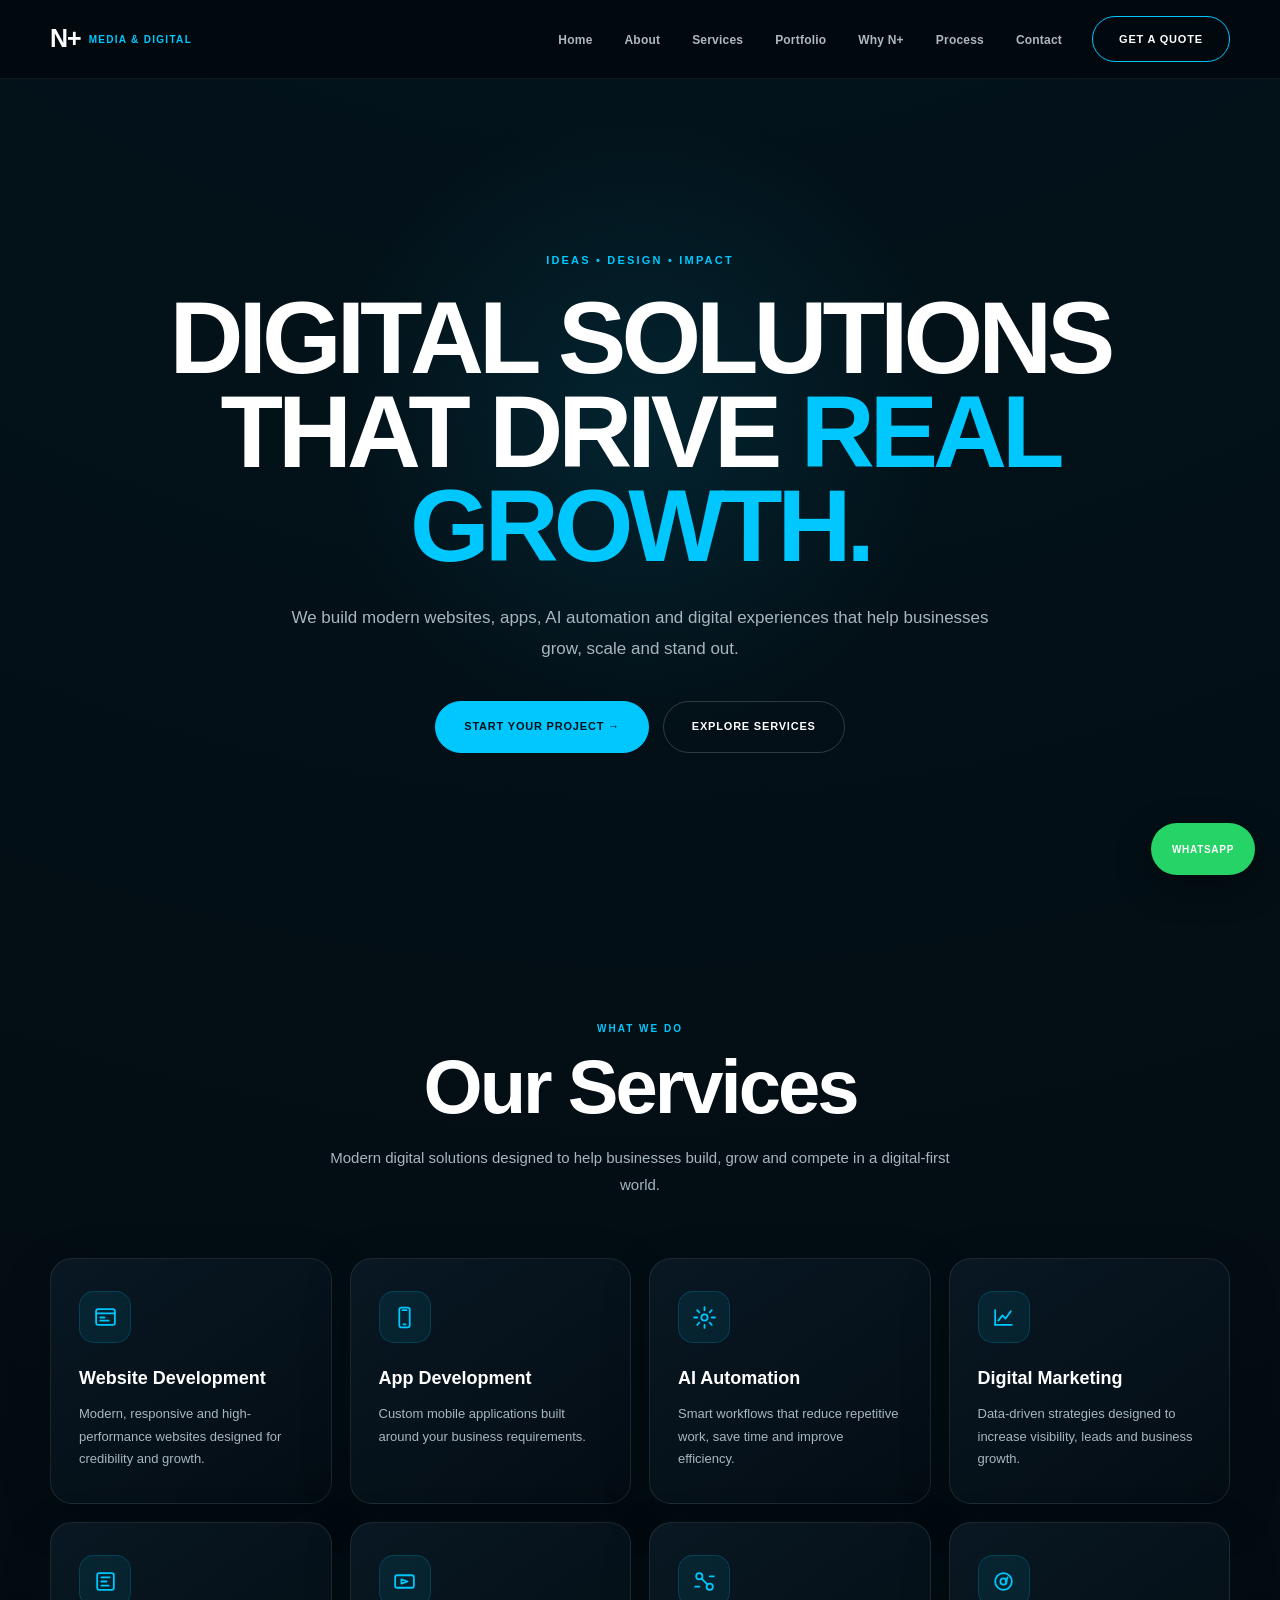
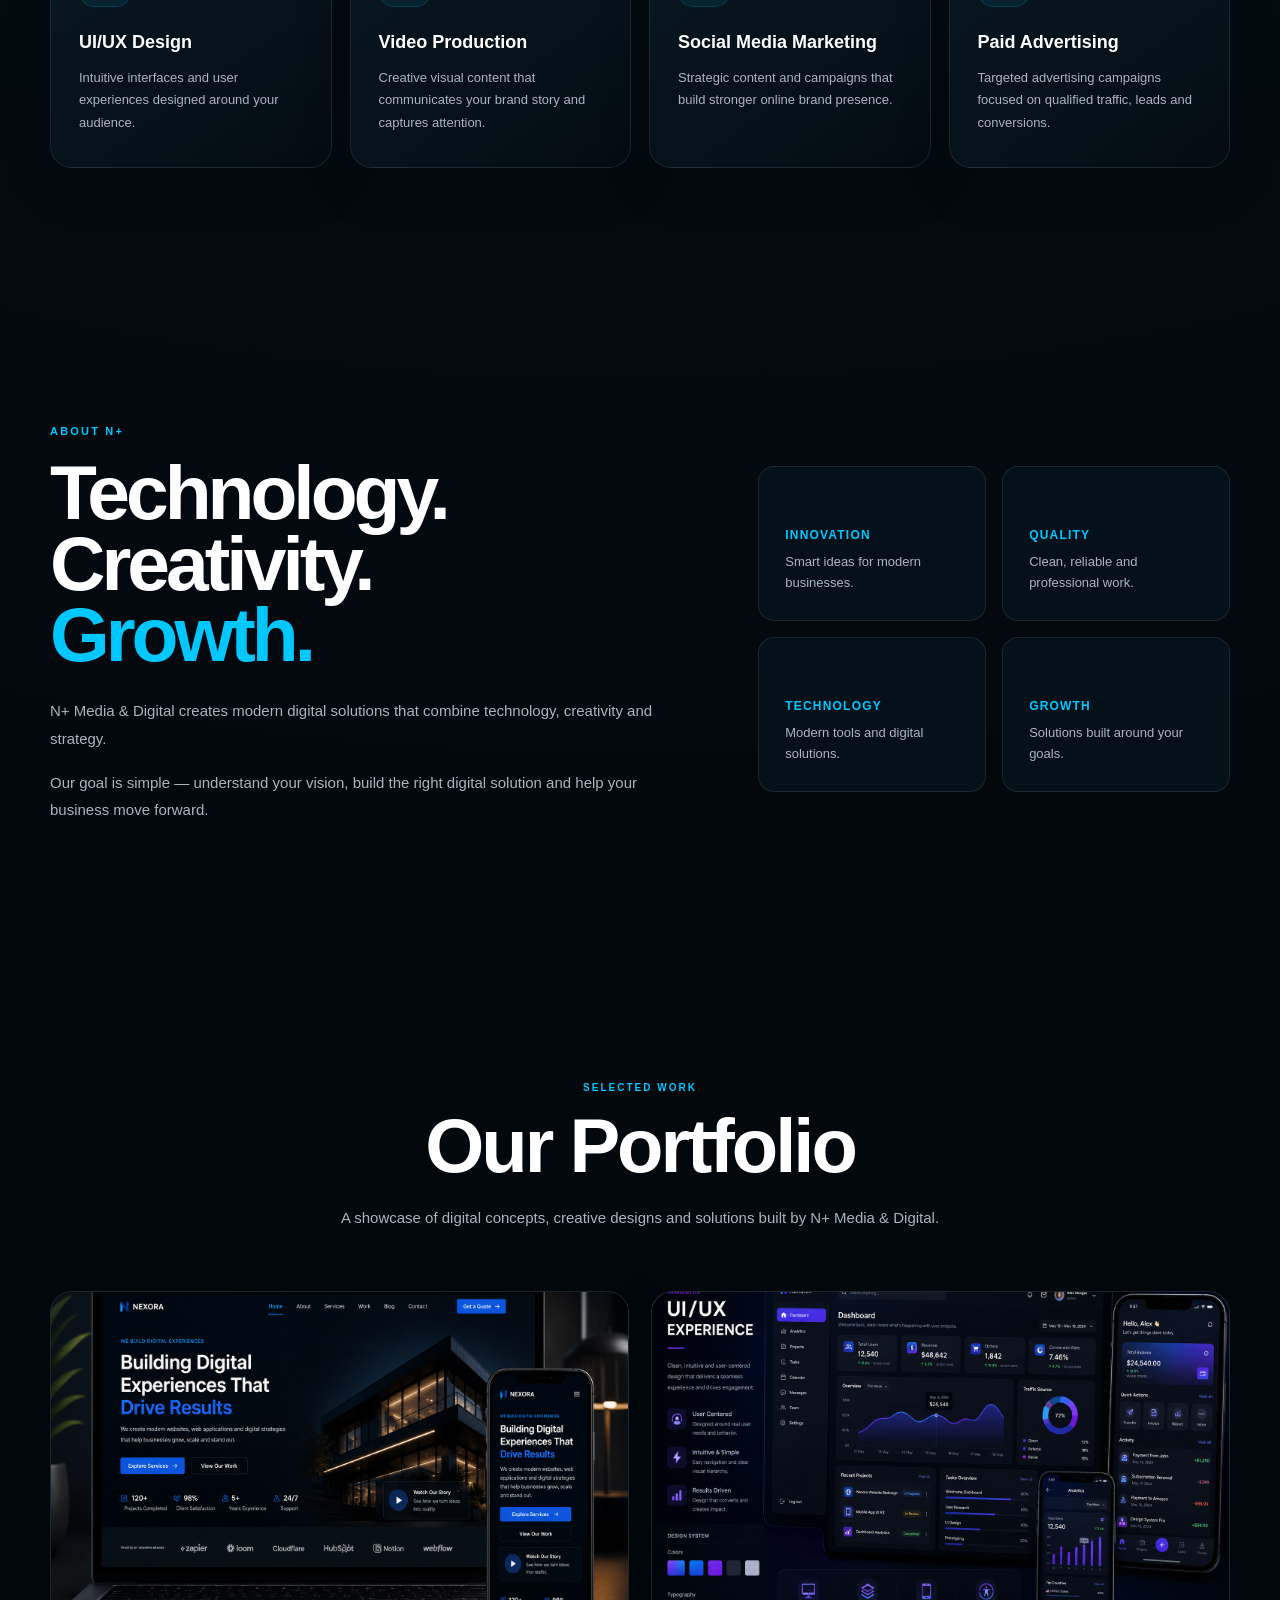
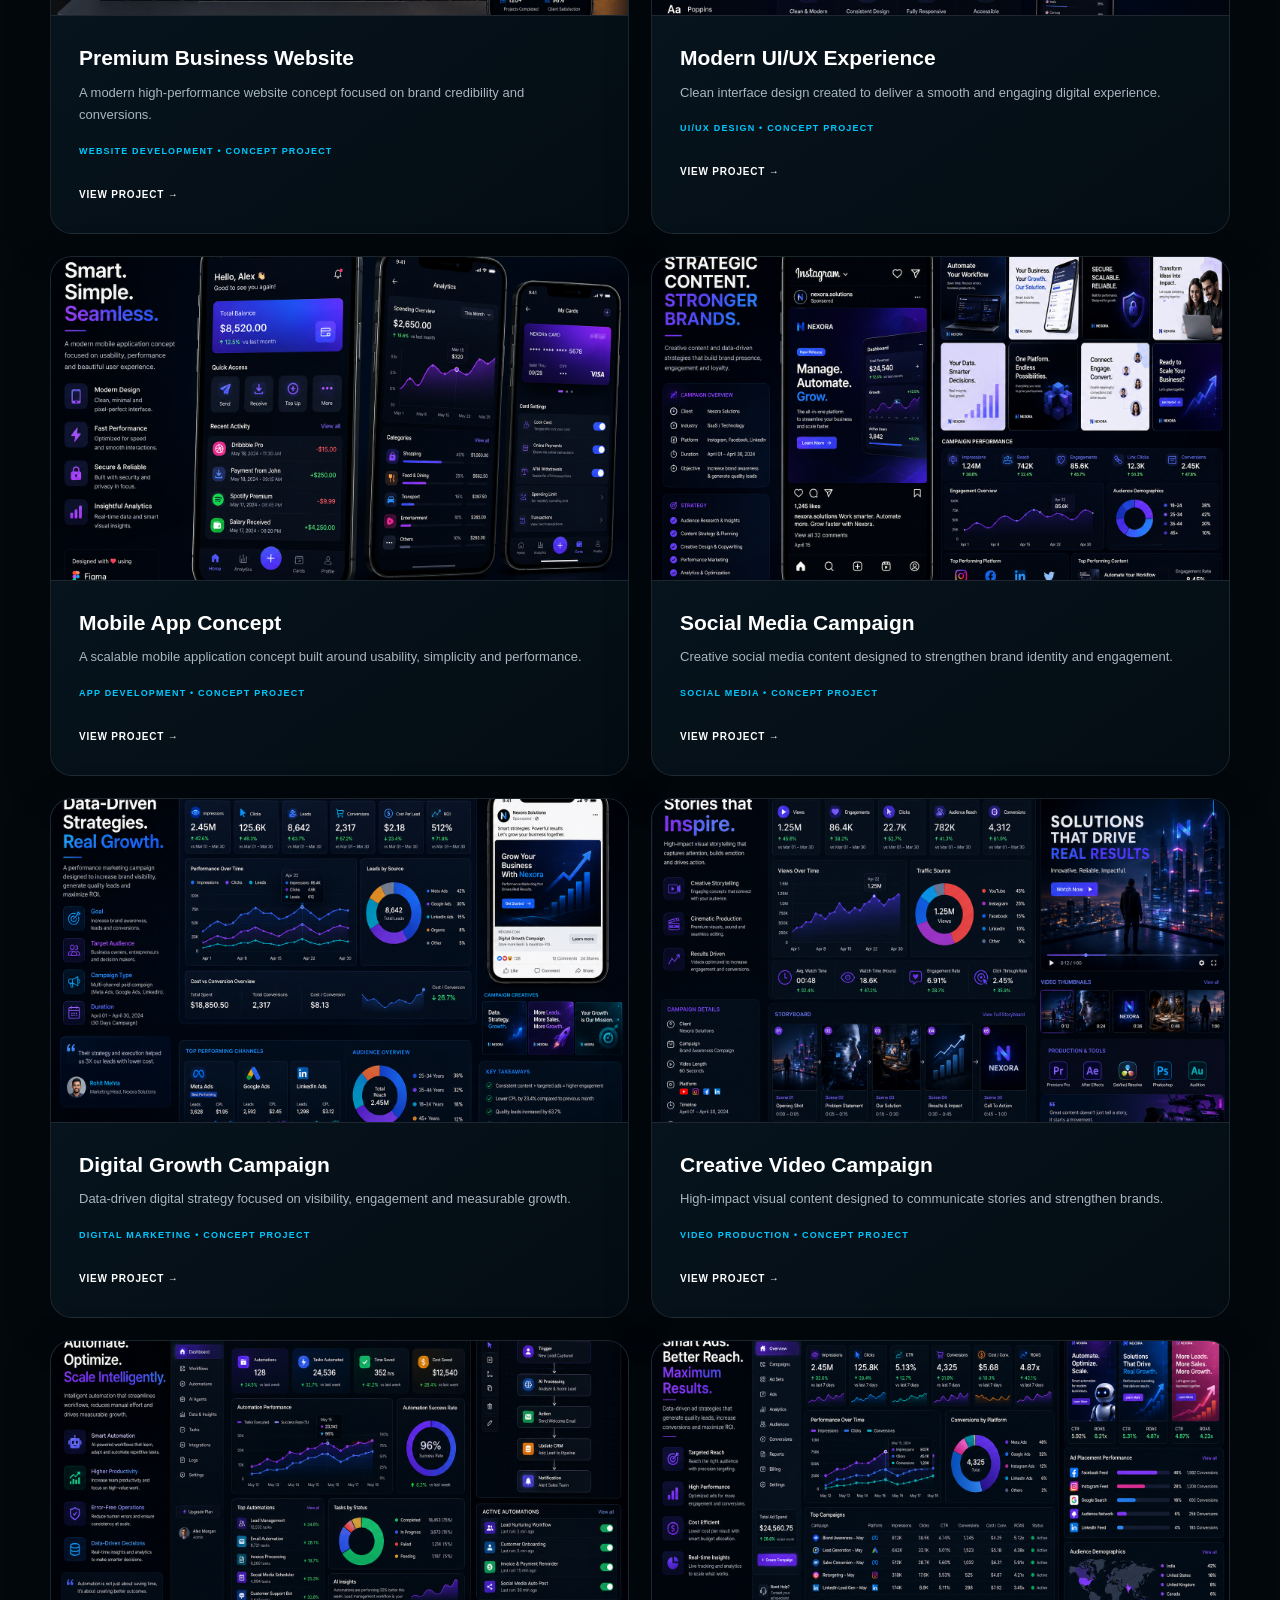
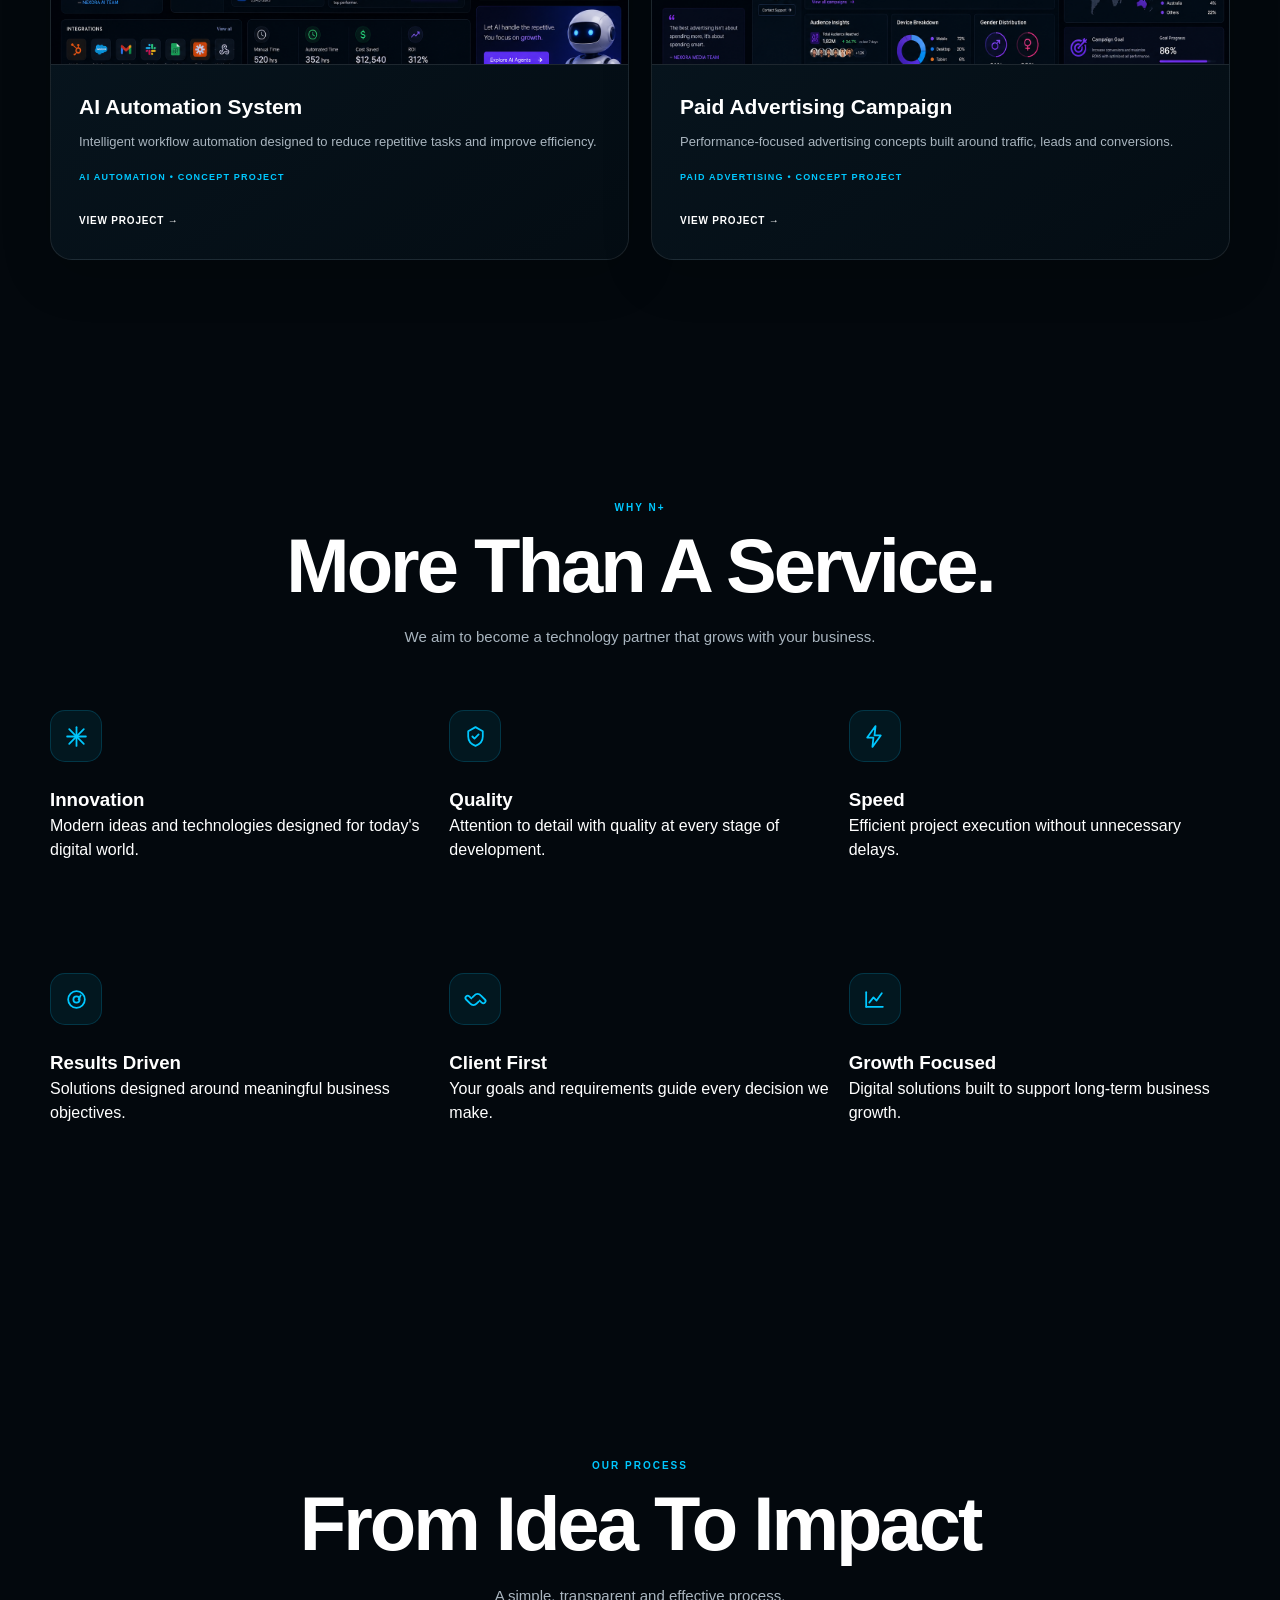
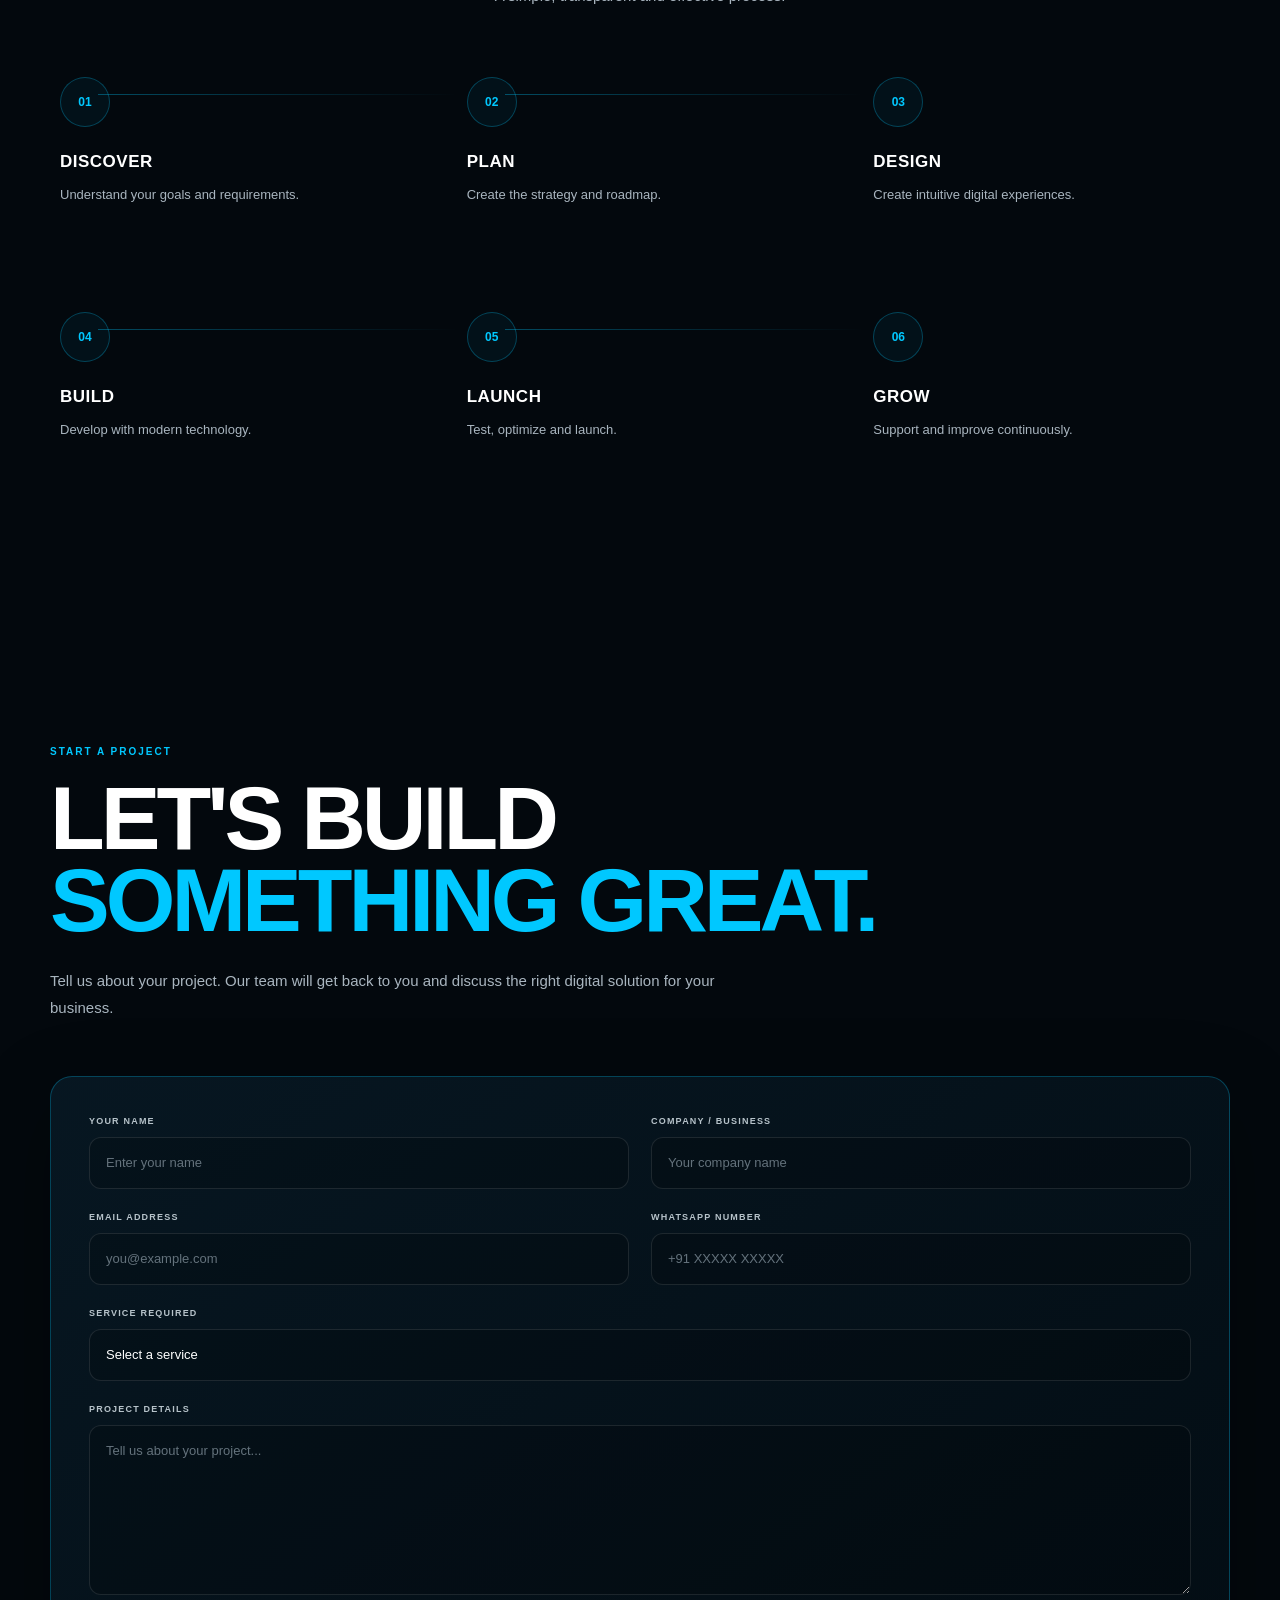
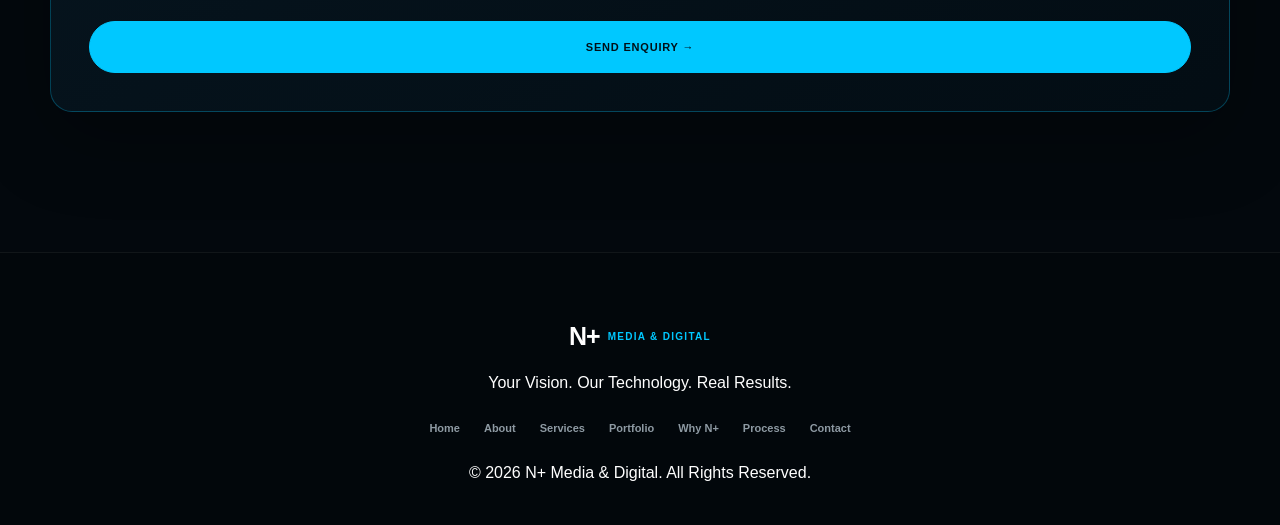
==== commit 1d8147cc: "Update index.html" ====
--- a/index.html
+++ b/index.html
@@ -36,12 +36,14 @@
 
 
 <!-- =========================================================
-     HEADER / NAVIGATION
+     HEADER
 ========================================================= -->
 
 <header>
 
-    <nav>
+    <nav class="navbar">
+
+        <!-- LOGO -->
 
         <a
             href="#home"
@@ -53,40 +55,56 @@
         </a>
 
 
+        <!-- NAVIGATION -->
+
         <ul class="nav-links">
 
             <li>
-                <a href="#home">Home</a>
+                <a href="#home">
+                    Home
+                </a>
             </li>
 
             <li>
-                <a href="#about">About</a>
+                <a href="#about">
+                    About
+                </a>
             </li>
 
             <li>
-                <a href="#services">Services</a>
+                <a href="#services">
+                    Services
+                </a>
             </li>
 
             <li>
-                <a href="#portfolio">Portfolio</a>
+                <a href="#portfolio">
+                    Portfolio
+                </a>
             </li>
 
             <li>
-                <a href="#why">Why N+</a>
+                <a href="#why">
+                    Why N+
+                </a>
             </li>
 
             <li>
-                <a href="#process">Process</a>
+                <a href="#process">
+                    Process
+                </a>
             </li>
 
             <li>
-                <a href="#contact">Contact</a>
+                <a href="#contact">
+                    Contact
+                </a>
             </li>
 
         </ul>
 
 
-        <!-- MOBILE MENU -->
+        <!-- MOBILE MENU BUTTON -->
 
         <button
             class="menu-toggle"
@@ -104,7 +122,7 @@
 
         <a
             href="#contact"
-            class="nav-btn"
+            class="nav-btn quote-btn"
         >
             GET A QUOTE
         </a>
@@ -122,6 +140,7 @@
 <main id="home">
 
 
+
 <!-- =========================================================
      HERO
 ========================================================= -->
@@ -151,11 +170,9 @@
 
 
         <p>
-
             We build modern websites, apps, AI automation
             and digital experiences that help businesses
             grow, scale and stand out.
-
         </p>
 
 
@@ -217,7 +234,7 @@
 
         <!-- SERVICE 01 -->
 
-        <div class="card">
+        <div class="card service-card">
 
             <div class="icon">
 
@@ -262,7 +279,7 @@
 
         <!-- SERVICE 02 -->
 
-        <div class="card">
+        <div class="card service-card">
 
             <div class="icon">
 
@@ -305,7 +322,7 @@
 
         <!-- SERVICE 03 -->
 
-        <div class="card">
+        <div class="card service-card">
 
             <div class="icon">
 
@@ -358,7 +375,7 @@
 
         <!-- SERVICE 04 -->
 
-        <div class="card">
+        <div class="card service-card">
 
             <div class="icon">
 
@@ -395,7 +412,7 @@
 
         <!-- SERVICE 05 -->
 
-        <div class="card">
+        <div class="card service-card">
 
             <div class="icon">
 
@@ -440,7 +457,7 @@
 
         <!-- SERVICE 06 -->
 
-        <div class="card">
+        <div class="card service-card">
 
             <div class="icon">
 
@@ -481,7 +498,7 @@
 
         <!-- SERVICE 07 -->
 
-        <div class="card">
+        <div class="card service-card">
 
             <div class="icon">
 
@@ -530,7 +547,7 @@
 
         <!-- SERVICE 08 -->
 
-        <div class="card">
+        <div class="card service-card">
 
             <div class="icon">
 
@@ -584,10 +601,12 @@
 
 <section id="about">
 
-    <div class="about-box">
-
-
-        <div class="about-text">
+    <div class="about-box about-grid">
+
+
+        <!-- ABOUT CONTENT -->
+
+        <div class="about-text about-content">
 
             <small class="eyebrow">
                 ABOUT N+
@@ -628,7 +647,9 @@
 
 
 
-        <div class="values">
+        <!-- VALUES -->
+
+        <div class="values about-cards">
 
 
             <div class="value">
@@ -1355,18 +1376,14 @@
 
 
 
-    <!-- IMPORTANT:
-         ACTUAL PROCESS STRUCTURE
-         .process
-         .step
-    -->
-
-    <div class="process">
+    <!-- PROCESS GRID -->
+
+    <div class="process process-grid">
 
 
         <!-- STEP 01 -->
 
-        <div class="step">
+        <div class="step process-item">
 
             <div class="number">
                 01
@@ -1388,7 +1405,7 @@
 
         <!-- STEP 02 -->
 
-        <div class="step">
+        <div class="step process-item">
 
             <div class="number">
                 02
@@ -1410,7 +1427,7 @@
 
         <!-- STEP 03 -->
 
-        <div class="step">
+        <div class="step process-item">
 
             <div class="number">
                 03
@@ -1432,7 +1449,7 @@
 
         <!-- STEP 04 -->
 
-        <div class="step">
+        <div class="step process-item">
 
             <div class="number">
                 04
@@ -1454,7 +1471,7 @@
 
         <!-- STEP 05 -->
 
-        <div class="step">
+        <div class="step process-item">
 
             <div class="number">
                 05
@@ -1476,7 +1493,7 @@
 
         <!-- STEP 06 -->
 
-        <div class="step">
+        <div class="step process-item">
 
             <div class="number">
                 06
@@ -1502,18 +1519,20 @@
 
 
 <!-- =========================================================
-     CONTACT / PROJECT ENQUIRY
+     CONTACT
 ========================================================= -->
 
 <section
+    id="contact"
     class="contact-section"
-    id="contact"
 >
 
-    <div class="contact-container">
-
-
-        <div class="contact-heading">
+    <div class="contact-container contact-grid">
+
+
+        <!-- CONTACT CONTENT -->
+
+        <div class="contact-heading contact-content">
 
             <small>
                 START A PROJECT
@@ -1554,7 +1573,7 @@
 
             <!-- NAME + COMPANY -->
 
-            <div class="form-row">
+            <div class="form-row form-grid">
 
 
                 <div class="form-group">
@@ -1601,7 +1620,7 @@
 
             <!-- EMAIL + WHATSAPP -->
 
-            <div class="form-row">
+            <div class="form-row form-grid">
 
 
                 <div class="form-group">
@@ -1770,60 +1789,68 @@
 <footer>
 
 
-    <div class="logo">
-
-        N+
-
-        <span>
-            MEDIA & DIGITAL
-        </span>
+    <div class="footer-content">
+
+
+        <!-- FOOTER LOGO -->
+
+        <div class="logo">
+
+            N+
+
+            <span>
+                MEDIA & DIGITAL
+            </span>
+
+        </div>
+
+
+        <p>
+            Your Vision. Our Technology. Real Results.
+        </p>
+
+
+        <!-- FOOTER LINKS -->
+
+        <div class="footer-links">
+
+            <a href="#home">
+                Home
+            </a>
+
+            <a href="#about">
+                About
+            </a>
+
+            <a href="#services">
+                Services
+            </a>
+
+            <a href="#portfolio">
+                Portfolio
+            </a>
+
+            <a href="#why">
+                Why N+
+            </a>
+
+            <a href="#process">
+                Process
+            </a>
+
+            <a href="#contact">
+                Contact
+            </a>
+
+        </div>
+
+
+        <p>
+            © 2026 N+ Media & Digital. All Rights Reserved.
+        </p>
+
 
     </div>
-
-
-    <p>
-        Your Vision. Our Technology. Real Results.
-    </p>
-
-
-
-    <div class="footer-links">
-
-        <a href="#home">
-            Home
-        </a>
-
-        <a href="#about">
-            About
-        </a>
-
-        <a href="#services">
-            Services
-        </a>
-
-        <a href="#portfolio">
-            Portfolio
-        </a>
-
-        <a href="#why">
-            Why N+
-        </a>
-
-        <a href="#process">
-            Process
-        </a>
-
-        <a href="#contact">
-            Contact
-        </a>
-
-    </div>
-
-
-    <p>
-        © 2026 N+ Media & Digital. All Rights Reserved.
-    </p>
-
 
 </footer>
 
@@ -1840,9 +1867,11 @@
     rel="noopener noreferrer"
     aria-label="Chat with N+ Media & Digital on WhatsApp"
 >
+
     <span>
         WHATSAPP
     </span>
+
 </a>
 
 
@@ -1892,7 +1921,8 @@
 
     });
 
-} else {
+}
+else {
 
     revealElements.forEach(element => {
 
--- a/style.css
+++ b/style.css
@@ -1,80 +1,1941 @@
 /* =========================================================
    N+ MEDIA & DIGITAL
-   FINAL RESPONSIVE FIX
-   ========================================================= */
+   MASTER STYLE SHEET
+   Responsive • Premium • Modern • Mobile Ready
+========================================================= */
 
 
 /* =========================================================
-   GLOBAL
-   ========================================================= */
+   ROOT VARIABLES
+========================================================= */
+
+:root {
+
+    --bg: #03080d;
+    --bg-soft: #061019;
+    --bg-card: #07131d;
+
+    --text: #ffffff;
+    --text-soft: #a9b5bf;
+    --text-muted: #74818b;
+
+    --cyan: #00c8ff;
+    --cyan-soft: rgba(0, 200, 255, 0.14);
+    --cyan-border: rgba(0, 200, 255, 0.28);
+
+    --green: #25d366;
+
+    --border: rgba(255, 255, 255, 0.09);
+    --border-soft: rgba(255, 255, 255, 0.055);
+
+    --container: 1180px;
+
+    --radius: 22px;
+    --radius-small: 16px;
+
+    --shadow:
+        0 20px 60px rgba(0, 0, 0, 0.35);
+
+    --transition:
+        0.3s ease;
+
+}
+
+
+/* =========================================================
+   RESET
+========================================================= */
+
+* {
+    margin: 0;
+    padding: 0;
+    box-sizing: border-box;
+}
+
 
 html {
     scroll-behavior: smooth;
     overflow-x: hidden;
 }
 
+
 body {
-    margin: 0;
+
     width: 100%;
+    min-height: 100vh;
+
+    background:
+        radial-gradient(
+            circle at 50% -10%,
+            rgba(0, 200, 255, 0.08),
+            transparent 35%
+        ),
+        var(--bg);
+
+    color: var(--text);
+
+    font-family:
+        Arial,
+        Helvetica,
+        sans-serif;
+
+    line-height: 1.5;
+
     overflow-x: hidden;
-}
-
-* {
-    box-sizing: border-box;
-}
+
+    -webkit-font-smoothing: antialiased;
+    text-rendering: optimizeLegibility;
+}
+
 
 img {
     max-width: 100%;
 }
 
 
+a {
+    color: inherit;
+    text-decoration: none;
+}
+
+
+button,
+input,
+textarea,
+select {
+    font: inherit;
+}
+
+
+button {
+    border: 0;
+    cursor: pointer;
+}
+
+
+ul {
+    list-style: none;
+}
+
+
+::selection {
+    background: var(--cyan);
+    color: #001018;
+}
+
+
+/* =========================================================
+   SCROLLBAR
+========================================================= */
+
+::-webkit-scrollbar {
+    width: 8px;
+}
+
+
+::-webkit-scrollbar-track {
+    background: #02060a;
+}
+
+
+::-webkit-scrollbar-thumb {
+    background: rgba(0, 200, 255, 0.4);
+    border-radius: 20px;
+}
+
+
+::-webkit-scrollbar-thumb:hover {
+    background: rgba(0, 200, 255, 0.7);
+}
+
+
+/* =========================================================
+   GLOBAL CONTAINER
+========================================================= */
+
+.container {
+
+    width: min(
+        calc(100% - 48px),
+        var(--container)
+    );
+
+    margin: 0 auto;
+
+}
+
+
+/* =========================================================
+   HEADER
+========================================================= */
+
+header {
+
+    position: sticky;
+
+    top: 0;
+
+    width: 100%;
+
+    z-index: 1000;
+
+    background:
+        rgba(3, 8, 13, 0.88);
+
+    border-bottom:
+        1px solid
+        rgba(255, 255, 255, 0.06);
+
+    backdrop-filter: blur(18px);
+    -webkit-backdrop-filter: blur(18px);
+
+}
+
+
+nav {
+
+    width: min(
+        calc(100% - 48px),
+        var(--container)
+    );
+
+    min-height: 78px;
+
+    margin: 0 auto;
+
+    display: flex;
+
+    align-items: center;
+
+    justify-content: space-between;
+
+    gap: 30px;
+
+}
+
+
+/* =========================================================
+   LOGO
+========================================================= */
+
+.logo {
+
+    display: inline-flex;
+
+    align-items: center;
+
+    gap: 8px;
+
+    flex-shrink: 0;
+
+    color: var(--text);
+
+    font-size: 25px;
+
+    font-weight: 900;
+
+    letter-spacing: -1px;
+
+}
+
+
+.logo span {
+
+    color: var(--cyan);
+
+    font-size: 10px;
+
+    font-weight: 800;
+
+    letter-spacing: 1.3px;
+
+}
+
+
+/* =========================================================
+   NAVIGATION
+========================================================= */
+
+.nav-links {
+
+    display: flex;
+
+    align-items: center;
+
+    justify-content: center;
+
+    gap: 32px;
+
+    margin-left: auto;
+
+}
+
+
+.nav-links a {
+
+    position: relative;
+
+    color: #aeb8c0;
+
+    font-size: 12px;
+
+    font-weight: 700;
+
+    letter-spacing: 0.2px;
+
+    transition:
+        color var(--transition);
+
+}
+
+
+.nav-links a::after {
+
+    content: "";
+
+    position: absolute;
+
+    left: 0;
+
+    bottom: -8px;
+
+    width: 0;
+
+    height: 2px;
+
+    background: var(--cyan);
+
+    transition:
+        width var(--transition);
+
+}
+
+
+.nav-links a:hover {
+
+    color: var(--text);
+
+}
+
+
+.nav-links a:hover::after {
+
+    width: 100%;
+
+}
+
+
+/* =========================================================
+   NAV QUOTE BUTTON
+========================================================= */
+
+.nav-btn {
+
+    display: inline-flex;
+
+    align-items: center;
+
+    justify-content: center;
+
+    min-width: 138px;
+
+    height: 46px;
+
+    padding: 0 22px;
+
+    border:
+        1px solid
+        var(--cyan);
+
+    border-radius: 30px;
+
+    color: var(--text);
+
+    font-size: 11px;
+
+    font-weight: 900;
+
+    letter-spacing: 0.8px;
+
+    transition:
+        background var(--transition),
+        color var(--transition),
+        box-shadow var(--transition),
+        transform var(--transition);
+
+}
+
+
+.nav-btn:hover {
+
+    background: var(--cyan);
+
+    color: #001018;
+
+    box-shadow:
+        0 0 25px
+        rgba(0, 200, 255, 0.25);
+
+    transform: translateY(-2px);
+
+}
+
+
+/* =========================================================
+   MOBILE MENU TOGGLE
+========================================================= */
+
+.menu-toggle {
+
+    display: none;
+
+    width: 48px;
+    height: 48px;
+
+    flex-direction: column;
+
+    align-items: center;
+    justify-content: center;
+
+    gap: 5px;
+
+    background: transparent;
+
+    border:
+        1px solid
+        rgba(255, 255, 255, 0.08);
+
+    border-radius: 12px;
+
+}
+
+
+.menu-toggle span {
+
+    display: block;
+
+    width: 20px;
+
+    height: 2px;
+
+    background: var(--text);
+
+    border-radius: 5px;
+
+    transition:
+        transform var(--transition),
+        opacity var(--transition);
+
+}
+
+
+.menu-toggle.active span:nth-child(1) {
+
+    transform:
+        translateY(7px)
+        rotate(45deg);
+
+}
+
+
+.menu-toggle.active span:nth-child(2) {
+
+    opacity: 0;
+
+}
+
+
+.menu-toggle.active span:nth-child(3) {
+
+    transform:
+        translateY(-7px)
+        rotate(-45deg);
+
+}
+
+
+/* =========================================================
+   GLOBAL SECTION
+========================================================= */
+
+section {
+
+    position: relative;
+
+    width: 100%;
+
+    padding:
+        120px 24px;
+
+}
+
+
+section > * {
+
+    position: relative;
+
+    z-index: 1;
+
+}
+
+
+/* =========================================================
+   HERO
+========================================================= */
+
+.hero {
+
+    min-height:
+        calc(100vh - 78px);
+
+    display: flex;
+
+    align-items: center;
+
+    justify-content: center;
+
+    padding:
+        120px 24px
+        100px;
+
+    text-align: center;
+
+    overflow: hidden;
+
+}
+
+
+.hero::before {
+
+    content: "";
+
+    position: absolute;
+
+    width: 650px;
+    height: 650px;
+
+    left: 50%;
+    top: 42%;
+
+    transform:
+        translate(-50%, -50%);
+
+    border-radius: 50%;
+
+    background:
+        radial-gradient(
+            circle,
+            rgba(0, 200, 255, 0.10),
+            transparent 68%
+        );
+
+    pointer-events: none;
+
+}
+
+
+.hero-content {
+
+    width: min(
+        100%,
+        1000px
+    );
+
+    margin: 0 auto;
+
+}
+
+
+.eyebrow {
+
+    display: inline-block;
+
+    margin-bottom: 22px;
+
+    color: var(--cyan);
+
+    font-size: 11px;
+
+    font-weight: 900;
+
+    letter-spacing: 2.2px;
+
+}
+
+
+.hero h1 {
+
+    max-width: 1000px;
+
+    margin:
+        0 auto 30px;
+
+    color: var(--text);
+
+    font-size:
+        clamp(58px, 8vw, 108px);
+
+    font-weight: 900;
+
+    line-height: 0.92;
+
+    letter-spacing:
+        -5px;
+
+}
+
+
+.hero h1 span {
+
+    color: var(--cyan);
+
+}
+
+
+.hero p {
+
+    max-width: 720px;
+
+    margin:
+        0 auto 36px;
+
+    color: var(--text-soft);
+
+    font-size: 17px;
+
+    line-height: 1.8;
+
+}
+
+
+/* =========================================================
+   HERO BUTTONS
+========================================================= */
+
+.hero-buttons {
+
+    display: flex;
+
+    justify-content: center;
+
+    align-items: center;
+
+    gap: 14px;
+
+    flex-wrap: wrap;
+
+}
+
+
+.btn {
+
+    display: inline-flex;
+
+    align-items: center;
+
+    justify-content: center;
+
+    min-height: 52px;
+
+    padding:
+        0 28px;
+
+    border-radius: 30px;
+
+    font-size: 11px;
+
+    font-weight: 900;
+
+    letter-spacing: 0.8px;
+
+    transition:
+        transform var(--transition),
+        background var(--transition),
+        color var(--transition),
+        border-color var(--transition),
+        box-shadow var(--transition);
+
+}
+
+
+.btn-primary {
+
+    background: var(--cyan);
+
+    color: #001018;
+
+    border:
+        1px solid
+        var(--cyan);
+
+}
+
+
+.btn-primary:hover {
+
+    transform:
+        translateY(-3px);
+
+    box-shadow:
+        0 15px 35px
+        rgba(0, 200, 255, 0.20);
+
+}
+
+
+.btn-outline {
+
+    background: transparent;
+
+    color: var(--text);
+
+    border:
+        1px solid
+        rgba(255, 255, 255, 0.18);
+
+}
+
+
+.btn-outline:hover {
+
+    border-color:
+        var(--cyan);
+
+    color:
+        var(--cyan);
+
+    transform:
+        translateY(-3px);
+
+}
+
+
+/* =========================================================
+   SECTION TITLES
+========================================================= */
+
+.section-title {
+
+    width: min(
+        100%,
+        760px
+    );
+
+    margin:
+        0 auto 60px;
+
+    text-align: center;
+
+}
+
+
+.section-title small {
+
+    display: block;
+
+    margin-bottom: 14px;
+
+    color: var(--cyan);
+
+    font-size: 10px;
+
+    font-weight: 900;
+
+    letter-spacing: 2px;
+
+}
+
+
+.section-title h2 {
+
+    margin-bottom: 20px;
+
+    color: var(--text);
+
+    font-size:
+        clamp(42px, 6vw, 76px);
+
+    font-weight: 900;
+
+    line-height: 0.98;
+
+    letter-spacing:
+        -3px;
+
+}
+
+
+.section-title p {
+
+    max-width: 650px;
+
+    margin: 0 auto;
+
+    color: var(--text-soft);
+
+    font-size: 15px;
+
+    line-height: 1.8;
+
+}
+
+
+/* =========================================================
+   SERVICES GRID
+========================================================= */
+
+.services-grid {
+
+    width: min(
+        100%,
+        var(--container)
+    );
+
+    margin: 0 auto;
+
+    display: grid;
+
+    grid-template-columns:
+        repeat(4, 1fr);
+
+    gap: 18px;
+
+}
+
+
+/* =========================================================
+   GLOBAL CARD
+========================================================= */
+
+.card {
+
+    position: relative;
+
+    padding: 32px 28px;
+
+    background:
+        linear-gradient(
+            145deg,
+            rgba(9, 25, 36, 0.95),
+            rgba(4, 13, 20, 0.95)
+        );
+
+    border:
+        1px solid
+        var(--border);
+
+    border-radius:
+        var(--radius);
+
+    box-shadow:
+        0 15px 50px
+        rgba(0, 0, 0, 0.18);
+
+    transition:
+        transform var(--transition),
+        border-color var(--transition),
+        box-shadow var(--transition);
+
+}
+
+
+.card::before {
+
+    content: "";
+
+    position: absolute;
+
+    inset: 0;
+
+    border-radius:
+        inherit;
+
+    background:
+        linear-gradient(
+            135deg,
+            rgba(0, 200, 255, 0.06),
+            transparent 45%
+        );
+
+    opacity: 0;
+
+    transition:
+        opacity var(--transition);
+
+    pointer-events: none;
+
+}
+
+
+.card:hover {
+
+    transform:
+        translateY(-7px);
+
+    border-color:
+        var(--cyan-border);
+
+    box-shadow:
+        0 25px 65px
+        rgba(0, 0, 0, 0.32);
+
+}
+
+
+.card:hover::before {
+
+    opacity: 1;
+
+}
+
+
+/* =========================================================
+   ICON
+========================================================= */
+
+.icon {
+
+    width: 52px;
+    height: 52px;
+
+    display: flex;
+
+    align-items: center;
+    justify-content: center;
+
+    margin-bottom: 24px;
+
+    background:
+        rgba(0, 200, 255, 0.08);
+
+    border:
+        1px solid
+        rgba(0, 200, 255, 0.18);
+
+    border-radius: 15px;
+
+}
+
+
+.digital-icon {
+
+    width: 25px;
+    height: 25px;
+
+    fill: none;
+
+    stroke:
+        var(--cyan);
+
+    stroke-width: 1.7;
+
+    stroke-linecap: round;
+    stroke-linejoin: round;
+
+}
+
+
+.card h3 {
+
+    margin-bottom: 12px;
+
+    color: var(--text);
+
+    font-size: 18px;
+
+    font-weight: 800;
+
+    line-height: 1.3;
+
+}
+
+
+.card p {
+
+    color: var(--text-soft);
+
+    font-size: 13px;
+
+    line-height: 1.75;
+
+}
+
+
+/* =========================================================
+   ABOUT
+========================================================= */
+
+#about {
+
+    padding-top: 130px;
+
+}
+
+
+.about-box {
+
+    width: min(
+        100%,
+        var(--container)
+    );
+
+    margin: 0 auto;
+
+    display: grid;
+
+    grid-template-columns:
+        1.15fr 0.85fr;
+
+    gap: 70px;
+
+    align-items: center;
+
+}
+
+
+.about-text .eyebrow {
+
+    margin-bottom: 18px;
+
+}
+
+
+.about-text h2 {
+
+    margin-bottom: 28px;
+
+    font-size:
+        clamp(48px, 6vw, 82px);
+
+    font-weight: 900;
+
+    line-height: 0.92;
+
+    letter-spacing:
+        -4px;
+
+}
+
+
+.about-text h2 span {
+
+    color: var(--cyan);
+
+}
+
+
+.about-text p {
+
+    max-width: 620px;
+
+    margin-bottom: 16px;
+
+    color: var(--text-soft);
+
+    font-size: 15px;
+
+    line-height: 1.85;
+
+}
+
+
+.values {
+
+    display: grid;
+
+    grid-template-columns:
+        repeat(2, 1fr);
+
+    gap: 16px;
+
+}
+
+
+.value {
+
+    min-height: 155px;
+
+    padding: 26px;
+
+    display: flex;
+
+    flex-direction: column;
+
+    justify-content: flex-end;
+
+    background:
+        rgba(7, 19, 29, 0.85);
+
+    border:
+        1px solid
+        var(--border);
+
+    border-radius:
+        var(--radius-small);
+
+    transition:
+        transform var(--transition),
+        border-color var(--transition);
+
+}
+
+
+.value:hover {
+
+    transform:
+        translateY(-5px);
+
+    border-color:
+        var(--cyan-border);
+
+}
+
+
+.value strong {
+
+    margin-bottom: 8px;
+
+    color: var(--cyan);
+
+    font-size: 12px;
+
+    font-weight: 900;
+
+    letter-spacing: 1.2px;
+
+}
+
+
+.value span {
+
+    color: var(--text-soft);
+
+    font-size: 13px;
+
+    line-height: 1.6;
+
+}
+
+
+/* =========================================================
+   PORTFOLIO
+========================================================= */
+
+.portfolio-grid {
+
+    width: min(
+        100%,
+        var(--container)
+    );
+
+    margin: 0 auto;
+
+    display: grid;
+
+    grid-template-columns:
+        repeat(2, 1fr);
+
+    gap: 22px;
+
+}
+
+
+.portfolio-card {
+
+    padding: 0;
+
+    overflow: hidden;
+
+}
+
+
+.portfolio-image {
+
+    display: block;
+
+    width: 100%;
+
+    aspect-ratio: 16 / 9;
+
+    object-fit: cover;
+
+    background: #08121a;
+
+    border-bottom:
+        1px solid
+        var(--border);
+
+}
+
+
+.portfolio-content {
+
+    padding: 28px;
+
+}
+
+
+.portfolio-content h3 {
+
+    margin-bottom: 10px;
+
+    color: var(--text);
+
+    font-size: 21px;
+
+    font-weight: 800;
+
+}
+
+
+.portfolio-content p {
+
+    margin-bottom: 18px;
+
+    color: var(--text-soft);
+
+    font-size: 13px;
+
+    line-height: 1.75;
+
+}
+
+
+.portfolio-category {
+
+    display: block;
+
+    margin-bottom: 22px;
+
+    color: var(--cyan);
+
+    font-size: 9px;
+
+    font-weight: 900;
+
+    letter-spacing: 1.2px;
+
+}
+
+
+.portfolio-button {
+
+    display: inline-flex;
+
+    align-items: center;
+
+    color: var(--text);
+
+    font-size: 10px;
+
+    font-weight: 900;
+
+    letter-spacing: 0.8px;
+
+    transition:
+        color var(--transition);
+
+}
+
+
+.portfolio-button:hover {
+
+    color: var(--cyan);
+
+}
+
+
+/* =========================================================
+   WHY N+
+========================================================= */
+
+.why-grid {
+
+    width: min(
+        100%,
+        var(--container)
+    );
+
+    margin: 0 auto;
+
+    display: grid;
+
+    grid-template-columns:
+        repeat(3, 1fr);
+
+    gap: 18px;
+
+}
+
+
+.why-card {
+
+    min-height: 245px;
+
+}
+
+
+/* =========================================================
+   PROCESS
+========================================================= */
+
+#process {
+
+    overflow: hidden;
+
+}
+
+
+.process {
+
+    width: min(
+        100%,
+        var(--container)
+    );
+
+    margin: 0 auto;
+
+    display: grid;
+
+    grid-template-columns:
+        repeat(3, 1fr);
+
+    gap: 55px 40px;
+
+}
+
+
+.step {
+
+    position: relative;
+
+    min-height: 180px;
+
+    padding:
+        8px 10px 20px;
+
+}
+
+
+.step::after {
+
+    content: "";
+
+    position: absolute;
+
+    left: 48px;
+
+    right: -40px;
+
+    top: 25px;
+
+    height: 1px;
+
+    background:
+        linear-gradient(
+            90deg,
+            rgba(0, 200, 255, 0.35),
+            transparent
+        );
+
+}
+
+
+.step:nth-child(3)::after,
+.step:nth-child(6)::after {
+
+    display: none;
+
+}
+
+
+.number {
+
+    width: 50px;
+    height: 50px;
+
+    display: flex;
+
+    align-items: center;
+    justify-content: center;
+
+    margin-bottom: 22px;
+
+    border:
+        1px solid
+        var(--cyan-border);
+
+    border-radius: 50%;
+
+    color: var(--cyan);
+
+    background:
+        rgba(0, 200, 255, 0.05);
+
+    font-size: 12px;
+
+    font-weight: 900;
+
+}
+
+
+.step h3 {
+
+    margin-bottom: 10px;
+
+    color: var(--text);
+
+    font-size: 17px;
+
+    font-weight: 900;
+
+    letter-spacing: 0.5px;
+
+}
+
+
+.step p {
+
+    max-width: 260px;
+
+    color: var(--text-soft);
+
+    font-size: 13px;
+
+    line-height: 1.7;
+
+}
+
+
+/* =========================================================
+   CONTACT
+========================================================= */
+
+.contact-section {
+
+    padding-top: 140px;
+    padding-bottom: 140px;
+
+}
+
+
+.contact-container {
+
+    width: min(
+        100%,
+        var(--container)
+    );
+
+    margin: 0 auto;
+
+}
+
+
+.contact-heading {
+
+    max-width: 850px;
+
+    margin-bottom: 55px;
+
+}
+
+
+.contact-heading small {
+
+    display: block;
+
+    margin-bottom: 18px;
+
+    color: var(--cyan);
+
+    font-size: 10px;
+
+    font-weight: 900;
+
+    letter-spacing: 2px;
+
+}
+
+
+.contact-heading h2 {
+
+    margin-bottom: 25px;
+
+    color: var(--text);
+
+    font-size:
+        clamp(48px, 7vw, 92px);
+
+    font-weight: 900;
+
+    line-height: 0.92;
+
+    letter-spacing:
+        -4px;
+
+}
+
+
+.contact-heading h2 span {
+
+    color: var(--cyan);
+
+}
+
+
+.contact-heading p {
+
+    max-width: 700px;
+
+    color: var(--text-soft);
+
+    font-size: 15px;
+
+    line-height: 1.8;
+
+}
+
+
+/* =========================================================
+   CONTACT FORM
+========================================================= */
+
+.contact-form {
+
+    width: 100%;
+
+    padding: 38px;
+
+    background:
+        linear-gradient(
+            145deg,
+            rgba(7, 23, 34, 0.98),
+            rgba(3, 13, 20, 0.98)
+        );
+
+    border:
+        1px solid
+        var(--cyan-border);
+
+    border-radius:
+        var(--radius);
+
+    box-shadow:
+        0 25px 80px
+        rgba(0, 0, 0, 0.30);
+
+}
+
+
+.form-row {
+
+    display: grid;
+
+    grid-template-columns:
+        repeat(2, 1fr);
+
+    gap: 22px;
+
+}
+
+
+.form-group {
+
+    width: 100%;
+
+    margin-bottom: 22px;
+
+}
+
+
+.form-group label {
+
+    display: block;
+
+    margin-bottom: 9px;
+
+    color: #b7c3ca;
+
+    font-size: 9px;
+
+    font-weight: 900;
+
+    letter-spacing: 1.2px;
+
+}
+
+
+.form-group input,
+.form-group select,
+.form-group textarea {
+
+    display: block;
+
+    width: 100%;
+
+    max-width: 100%;
+
+    padding:
+        15px 16px;
+
+    background:
+        rgba(0, 0, 0, 0.18);
+
+    border:
+        1px solid
+        rgba(255, 255, 255, 0.10);
+
+    border-radius: 12px;
+
+    outline: none;
+
+    color: var(--text);
+
+    font-size: 13px;
+
+    transition:
+        border-color var(--transition),
+        box-shadow var(--transition),
+        background var(--transition);
+
+}
+
+
+.form-group input::placeholder,
+.form-group textarea::placeholder {
+
+    color:
+        #64727c;
+
+}
+
+
+.form-group input:focus,
+.form-group select:focus,
+.form-group textarea:focus {
+
+    border-color:
+        var(--cyan);
+
+    background:
+        rgba(0, 200, 255, 0.025);
+
+    box-shadow:
+        0 0 0 3px
+        rgba(0, 200, 255, 0.08);
+
+}
+
+
+.form-group select {
+
+    appearance: none;
+
+    -webkit-appearance: none;
+
+    cursor: pointer;
+
+}
+
+
+.form-group select option {
+
+    background:
+        #07131d;
+
+    color:
+        var(--text);
+
+}
+
+
+.form-group textarea {
+
+    min-height: 170px;
+
+    resize: vertical;
+
+}
+
+
+.form-submit {
+
+    width: 100%;
+
+    margin-top: 4px;
+
+}
+
+
+/* =========================================================
+   FOOTER
+========================================================= */
+
+footer {
+
+    width: 100%;
+
+    padding:
+        65px 24px 40px;
+
+    text-align: center;
+
+    background:
+        #02070b;
+
+    border-top:
+        1px solid
+        rgba(255, 255, 255, 0.06);
+
+}
+
+
+footer .logo {
+
+    justify-content: center;
+
+    margin-bottom: 15px;
+
+}
+
+
+footer > p {
+
+    color:
+        var(--text-muted);
+
+    font-size: 12px;
+
+    line-height: 1.7;
+
+}
+
+
+.footer-links {
+
+    display: flex;
+
+    justify-content: center;
+
+    align-items: center;
+
+    flex-wrap: wrap;
+
+    gap: 24px;
+
+    margin:
+        25px 0;
+
+}
+
+
+.footer-links a {
+
+    color:
+        #8e9aa3;
+
+    font-size: 11px;
+
+    font-weight: 700;
+
+    transition:
+        color var(--transition);
+
+}
+
+
+.footer-links a:hover {
+
+    color:
+        var(--cyan);
+
+}
+
+
+/* =========================================================
+   WHATSAPP FLOATING BUTTON
+========================================================= */
+
+.whatsapp-btn {
+
+    position: fixed;
+
+    right: 25px;
+    bottom: 25px;
+
+    z-index: 1500;
+
+    min-width: 104px;
+    height: 52px;
+
+    padding:
+        0 20px;
+
+    display: flex;
+
+    align-items: center;
+    justify-content: center;
+
+    background:
+        var(--green);
+
+    border-radius: 30px;
+
+    color:
+        #ffffff;
+
+    font-size: 10px;
+
+    font-weight: 900;
+
+    letter-spacing: 0.7px;
+
+    box-shadow:
+        0 12px 35px
+        rgba(0, 0, 0, 0.35);
+
+    transition:
+        transform var(--transition),
+        box-shadow var(--transition);
+
+}
+
+
+.whatsapp-btn:hover {
+
+    transform:
+        translateY(-4px);
+
+    box-shadow:
+        0 18px 40px
+        rgba(0, 0, 0, 0.45);
+
+}
+
+
+/* =========================================================
+   REVEAL ANIMATION
+========================================================= */
+
+section,
+.portfolio-card,
+.why-card,
+.value,
+.step {
+
+    opacity: 1;
+
+    transform:
+        translateY(0);
+
+}
+
+
+section:not(.reveal),
+.portfolio-card:not(.reveal),
+.why-card:not(.reveal),
+.value:not(.reveal),
+.step:not(.reveal) {
+
+    animation:
+        none;
+
+}
+
+
+/* =========================================================
+   ACCESSIBILITY
+========================================================= */
+
+a:focus-visible,
+button:focus-visible,
+input:focus-visible,
+select:focus-visible,
+textarea:focus-visible {
+
+    outline:
+        2px solid
+        var(--cyan);
+
+    outline-offset: 3px;
+
+}
+
+
 /* =========================================================
    TABLET
-   ========================================================= */
+========================================================= */
 
 @media (max-width: 1100px) {
 
-    .container {
-        width: 92%;
-        max-width: 1100px;
-        margin-left: auto;
-        margin-right: auto;
-    }
-
-    .services-grid,
+
+    :root {
+        --container: 920px;
+    }
+
+
+    nav {
+
+        width:
+            calc(100% - 40px);
+
+    }
+
+
+    .nav-links {
+
+        gap: 22px;
+
+    }
+
+
+    .hero h1 {
+
+        font-size:
+            clamp(52px, 8vw, 88px);
+
+    }
+
+
+    .services-grid {
+
+        grid-template-columns:
+            repeat(2, 1fr);
+
+    }
+
+
     .portfolio-grid {
-        grid-template-columns: repeat(2, minmax(0, 1fr));
-    }
+
+        grid-template-columns:
+            repeat(2, 1fr);
+
+    }
+
 
     .why-grid {
-        grid-template-columns: repeat(2, minmax(0, 1fr));
-    }
-
-    .about-grid,
-    .about-box {
-        grid-template-columns: 1fr;
-        gap: 50px;
-    }
-
-    /* ACTUAL PROCESS CLASS */
-    #process > .process {
-        display: grid !important;
-        grid-template-columns: repeat(3, minmax(0, 1fr)) !important;
-        column-gap: 30px !important;
-        row-gap: 45px !important;
-
-        width: 100%;
-        height: auto !important;
-        min-height: 0 !important;
-
-        margin-top: 55px;
-    }
-
-    #process > .process > .step {
-        width: 100%;
-        min-width: 0;
-        height: auto !important;
-        min-height: 0 !important;
+
+        grid-template-columns:
+            repeat(2, 1fr);
+
+    }
+
+
+    .process {
+
+        grid-template-columns:
+            repeat(3, 1fr);
+
+        gap:
+            45px 25px;
+
+    }
+
+
+    .step::after {
+
+        right: -25px;
+
     }
 
 }
@@ -82,521 +1943,827 @@
 
 /* =========================================================
    MOBILE
-   ========================================================= */
+========================================================= */
 
 @media (max-width: 768px) {
 
-    html,
+
+    /* -----------------------------------------
+       GLOBAL
+    ----------------------------------------- */
+
+    html {
+
+        overflow-x: hidden;
+
+    }
+
+
     body {
+
         width: 100%;
-        max-width: 100%;
+
         overflow-x: hidden;
-    }
-
-
-    /* =====================================================
-       CONTAINER
-       ===================================================== */
+
+    }
+
+
+    section {
+
+        padding:
+            85px 16px;
+
+        overflow:
+            hidden;
+
+    }
+
 
     .container {
-        width: calc(100% - 32px);
-        max-width: none;
+
+        width:
+            calc(100% - 32px);
+
+        max-width:
+            none;
+
+    }
+
+
+    /* -----------------------------------------
+       HEADER
+    ----------------------------------------- */
+
+    header {
+
+        width: 100%;
+
+    }
+
+
+    nav {
+
+        width: 100%;
+
+        min-height: 72px;
+
+        padding:
+            0 16px;
+
+        gap: 15px;
+
+    }
+
+
+    .logo {
+
+        font-size: 20px;
+
+    }
+
+
+    .logo span {
+
+        font-size: 8px;
+
+        letter-spacing:
+            1px;
+
+    }
+
+
+    .menu-toggle {
+
+        display: flex;
+
         margin-left: auto;
-        margin-right: auto;
-    }
-
-
-    /* =====================================================
-       HEADER
-       ===================================================== */
-
-    header {
+
+        flex-shrink: 0;
+
+    }
+
+
+    .nav-btn {
+
+        display: none;
+
+    }
+
+
+    /* -----------------------------------------
+       MOBILE NAV
+    ----------------------------------------- */
+
+    .nav-links {
+
+        position: absolute;
+
+        top: 100%;
+
+        left: 0;
+
         width: 100%;
-    }
-
-    nav {
-        width: 100%;
-        min-height: 72px;
-        padding: 0 18px;
-    }
-
-    .logo {
-        font-size: 20px;
-        white-space: nowrap;
-    }
-
-
-    /* =====================================================
-       MOBILE MENU
-       ===================================================== */
-
-    .menu-toggle {
+
         display: flex;
-        align-items: center;
-        justify-content: center;
-
-        width: 48px;
-        height: 48px;
-
-        flex-shrink: 0;
-    }
-
-    .nav-links {
-        position: absolute;
-
-        top: 100%;
-        left: 0;
-
-        width: 100%;
-
-        display: flex;
+
         flex-direction: column;
 
+        align-items: stretch;
+
         gap: 0;
 
-        padding: 10px 18px 18px;
-
-        background: rgba(3, 8, 13, 0.98);
-
-        border-bottom: 1px solid rgba(0, 200, 255, 0.25);
+        padding:
+            10px 16px 18px;
+
+        background:
+            rgba(3, 8, 13, 0.98);
+
+        border-bottom:
+            1px solid
+            rgba(0, 200, 255, 0.22);
+
+        box-shadow:
+            0 20px 40px
+            rgba(0, 0, 0, 0.35);
 
         opacity: 0;
+
         visibility: hidden;
 
-        transform: translateY(-10px);
+        pointer-events: none;
+
+        transform:
+            translateY(-10px);
 
         transition:
             opacity 0.25s ease,
             visibility 0.25s ease,
             transform 0.25s ease;
 
-        z-index: 9999;
-    }
+        z-index: 999;
+
+    }
+
 
     .nav-links.active {
+
         opacity: 1;
+
         visibility: visible;
-        transform: translateY(0);
-    }
+
+        pointer-events: auto;
+
+        transform:
+            translateY(0);
+
+    }
+
 
     .nav-links a {
+
         width: 100%;
-        padding: 15px 8px;
+
+        padding:
+            15px 10px;
+
         text-align: center;
-    }
-
-
-    /* Hide desktop quote button */
-
-    .nav-btn {
+
+        font-size: 12px;
+
+        border-bottom:
+            1px solid
+            rgba(255, 255, 255, 0.045);
+
+    }
+
+
+    .nav-links li:last-child a {
+
+        border-bottom: 0;
+
+    }
+
+
+    .nav-links a::after {
+
         display: none;
-    }
-
-
-    /* =====================================================
+
+    }
+
+
+    /* -----------------------------------------
        HERO
-       ===================================================== */
+    ----------------------------------------- */
 
     .hero {
+
+        min-height:
+            calc(100vh - 72px);
+
+        padding:
+            80px 16px
+            65px;
+
+        display: flex;
+
+        align-items: center;
+
+    }
+
+
+    .hero::before {
+
+        width:
+            430px;
+
+        height:
+            430px;
+
+    }
+
+
+    .hero-content {
+
         width: 100%;
-        min-height: calc(100vh - 72px);
-
-        padding: 80px 0 60px;
-
-        display: flex;
-        align-items: center;
-    }
-
-    .hero-content {
+
+    }
+
+
+    .hero .eyebrow {
+
+        margin-bottom:
+            18px;
+
+        font-size:
+            9px;
+
+        letter-spacing:
+            1.7px;
+
+    }
+
+
+    .hero h1 {
+
         width: 100%;
+
         max-width: 100%;
-        text-align: center;
-    }
-
-    .hero h1 {
+
+        margin:
+            0 auto 25px;
+
+        font-size:
+            clamp(42px, 12vw, 68px);
+
+        line-height:
+            0.96;
+
+        letter-spacing:
+            -2.8px;
+
+        overflow-wrap:
+            break-word;
+
+        word-break:
+            normal;
+
+    }
+
+
+    .hero p {
+
         width: 100%;
-        max-width: 100%;
-
-        margin: 20px auto;
-
-        font-size: clamp(40px, 12vw, 68px);
-
-        line-height: 0.98;
-
-        letter-spacing: -2px;
-
-        overflow-wrap: break-word;
-    }
-
-    .hero p {
+
+        max-width:
+            600px;
+
+        margin:
+            0 auto 28px;
+
+        font-size:
+            14px;
+
+        line-height:
+            1.75;
+
+    }
+
+
+    .hero-buttons {
+
         width: 100%;
-        max-width: 600px;
-
-        margin: 0 auto 28px;
-
-        padding: 0;
-
-        font-size: 15px;
-        line-height: 1.7;
-    }
-
-
-    /* =====================================================
-       HERO BUTTONS
-       ===================================================== */
-
-    .hero-buttons {
+
+        max-width:
+            360px;
+
+        margin:
+            0 auto;
+
+        flex-direction:
+            column;
+
+        align-items:
+            stretch;
+
+        gap:
+            11px;
+
+    }
+
+
+    .hero-buttons .btn {
+
         width: 100%;
-        max-width: 360px;
-
-        margin: 0 auto;
-
-        display: flex;
-        flex-direction: column;
-
-        gap: 12px;
-    }
-
-    .hero-buttons .btn {
+
+    }
+
+
+    /* -----------------------------------------
+       SECTION TITLES
+    ----------------------------------------- */
+
+    .section-title {
+
         width: 100%;
-    }
-
-
-    /* =====================================================
-       SECTIONS
-       ===================================================== */
-
-    section {
+
+        margin:
+            0 auto 42px;
+
+    }
+
+
+    .section-title small {
+
+        font-size:
+            9px;
+
+    }
+
+
+    .section-title h2 {
+
+        font-size:
+            clamp(38px, 10vw, 58px);
+
+        line-height:
+            0.98;
+
+        letter-spacing:
+            -2.5px;
+
+    }
+
+
+    .section-title p {
+
+        font-size:
+            14px;
+
+        line-height:
+            1.75;
+
+    }
+
+
+    /* -----------------------------------------
+       SERVICES
+    ----------------------------------------- */
+
+    .services-grid {
+
         width: 100%;
-        max-width: 100%;
-        overflow: hidden;
-
-        padding-left: 0;
-        padding-right: 0;
-    }
-
-    .section-title {
+
+        grid-template-columns:
+            1fr;
+
+        gap:
+            16px;
+
+    }
+
+
+    .card {
+
+        border-radius:
+            18px;
+
+    }
+
+
+    .services-grid .card {
+
+        padding:
+            27px 23px;
+
+    }
+
+
+    /* -----------------------------------------
+       ABOUT
+    ----------------------------------------- */
+
+    .about-box {
+
         width: 100%;
-    }
-
-    .section-title h2 {
-        font-size: clamp(38px, 10vw, 58px);
-        line-height: 1;
-    }
-
-    .section-title p {
-        font-size: 15px;
-        line-height: 1.7;
-    }
-
-
-    /* =====================================================
-       SERVICES
-       ===================================================== */
-
-    .services-grid {
-        display: grid;
-
-        grid-template-columns: 1fr !important;
-
-        gap: 18px;
+
+        grid-template-columns:
+            1fr;
+
+        gap:
+            38px;
+
+    }
+
+
+    .about-text h2 {
+
+        font-size:
+            clamp(44px, 11vw, 64px);
+
+        line-height:
+            0.96;
+
+        letter-spacing:
+            -2.8px;
+
+    }
+
+
+    .about-text p {
+
+        font-size:
+            14px;
+
+    }
+
+
+    .values {
+
+        grid-template-columns:
+            1fr;
+
+        gap:
+            14px;
+
+    }
+
+
+    .value {
+
+        min-height:
+            135px;
+
+        padding:
+            24px;
+
+    }
+
+
+    /* -----------------------------------------
+       PORTFOLIO
+    ----------------------------------------- */
+
+    .portfolio-grid {
 
         width: 100%;
-    }
-
-    .card,
-    .service-card {
+
+        grid-template-columns:
+            1fr;
+
+        gap:
+            18px;
+
+    }
+
+
+    .portfolio-card {
+
         width: 100%;
+
         min-width: 0;
-    }
-
-
-    /* =====================================================
-       ABOUT
-       ===================================================== */
-
-    .about-box,
-    .about-grid {
-        display: grid;
-
-        grid-template-columns: 1fr !important;
-
-        gap: 35px;
+
+    }
+
+
+    .portfolio-image {
 
         width: 100%;
-    }
-
-    .about-text h2,
-    .about-content h2 {
-        font-size: clamp(42px, 11vw, 64px);
-
-        line-height: 0.98;
-
-        letter-spacing: -2px;
-    }
-
-    .values,
-    .about-cards {
-        display: grid;
-
-        grid-template-columns: 1fr !important;
-
-        gap: 16px;
+
+        height: auto;
+
+        aspect-ratio:
+            16 / 9;
+
+        object-fit:
+            cover;
+
+    }
+
+
+    .portfolio-content {
+
+        padding:
+            22px;
+
+    }
+
+
+    .portfolio-content h3 {
+
+        font-size:
+            20px;
+
+    }
+
+
+    .portfolio-content p {
+
+        font-size:
+            13px;
+
+    }
+
+
+    /* -----------------------------------------
+       WHY N+
+    ----------------------------------------- */
+
+    .why-grid {
 
         width: 100%;
-    }
-
-
-    /* =====================================================
-       PORTFOLIO
-       ===================================================== */
-
-    .portfolio-grid {
-        display: grid;
-
-        grid-template-columns: 1fr !important;
-
-        gap: 20px;
+
+        grid-template-columns:
+            1fr;
+
+        gap:
+            16px;
+
+    }
+
+
+    .why-card {
 
         width: 100%;
-    }
-
-    .portfolio-card {
+
+        min-height:
+            auto;
+
+    }
+
+
+    /* -----------------------------------------
+       PROCESS
+    ----------------------------------------- */
+
+    .process {
+
         width: 100%;
+
+        grid-template-columns:
+            1fr;
+
+        gap:
+            0;
+
+    }
+
+
+    .step {
+
+        min-height:
+            auto;
+
+        padding:
+            10px 0 34px;
+
+        text-align:
+            center;
+
+    }
+
+
+    .step::after {
+
+        display: none;
+
+    }
+
+
+    .number {
+
+        margin:
+            0 auto 18px;
+
+    }
+
+
+    .step p {
+
+        max-width:
+            100%;
+
+        margin:
+            0 auto;
+
+    }
+
+
+    /* -----------------------------------------
+       CONTACT
+    ----------------------------------------- */
+
+    .contact-section {
+
+        padding-top:
+            95px;
+
+        padding-bottom:
+            100px;
+
+    }
+
+
+    .contact-container {
+
+        width: 100%;
+
+    }
+
+
+    .contact-heading {
+
+        width: 100%;
+
+        margin-bottom:
+            38px;
+
+    }
+
+
+    .contact-heading h2 {
+
+        font-size:
+            clamp(44px, 12vw, 68px);
+
+        line-height:
+            0.96;
+
+        letter-spacing:
+            -3px;
+
+    }
+
+
+    .contact-heading p {
+
+        font-size:
+            14px;
+
+        line-height:
+            1.75;
+
+    }
+
+
+    /* -----------------------------------------
+       FORM
+    ----------------------------------------- */
+
+    .contact-form {
+
+        width: 100%;
+
         min-width: 0;
-    }
-
-    .portfolio-image,
-    .portfolio-card img {
+
+        padding:
+            24px;
+
+        border-radius:
+            20px;
+
+    }
+
+
+    .form-row {
+
+        grid-template-columns:
+            1fr;
+
+        gap: 0;
+
+    }
+
+
+    .form-group {
+
         width: 100%;
-        height: auto;
-
-        display: block;
-    }
-
-    .portfolio-content,
-    .portfolio-card-content {
-        padding: 22px;
-    }
-
-
-    /* =====================================================
-       WHY N+
-       ===================================================== */
-
-    .why-grid {
-        display: grid;
-
-        grid-template-columns: 1fr !important;
-
-        gap: 18px;
-
-        width: 100%;
-    }
-
-    .why-card {
-        width: 100%;
+
         min-width: 0;
-    }
-
-
-    /* =====================================================
-       🔥 PROCESS — ACTUAL HTML FIX
-       ===================================================== */
-
-    #process {
-        width: 100%;
-
-        height: auto !important;
-        min-height: 0 !important;
-
-        padding-top: 70px;
-        padding-bottom: 55px;
-    }
-
-
-    #process > .section-title {
-        margin-bottom: 0;
-    }
-
-
-    #process > .process {
-        display: grid !important;
-
-        grid-template-columns: 1fr 1fr !important;
-
-        column-gap: 25px !important;
-        row-gap: 40px !important;
-
-        width: 100%;
-
-        height: auto !important;
-        min-height: 0 !important;
-
-        margin-top: 50px;
-
-        padding: 0;
-
-        align-items: start;
-    }
-
-
-    #process > .process > .step {
-        display: block !important;
-
-        width: 100%;
-        min-width: 0;
-
-        height: auto !important;
-        min-height: 0 !important;
-
-        margin: 0;
-        padding: 0;
-
-        text-align: center;
-    }
-
-
-    #process > .process > .step .number {
-        margin-bottom: 12px;
-    }
-
-
-    #process > .process > .step h3 {
-        margin-top: 0;
-        margin-bottom: 8px;
-
-        font-size: 15px;
-    }
-
-
-    #process > .process > .step p {
-        margin-top: 0;
-        margin-bottom: 0;
-
-        font-size: 13px;
-        line-height: 1.6;
-    }
-
-
-    /* =====================================================
-       CONTACT
-       ===================================================== */
-
-    .contact-grid {
-        display: grid;
-
-        grid-template-columns: 1fr !important;
-
-        gap: 35px;
-
-        width: 100%;
-    }
-
-    .contact-content h2 {
-        font-size: clamp(42px, 12vw, 68px);
-
-        line-height: 0.98;
-    }
-
-    .contact-form {
-        width: 100%;
-        max-width: 100%;
-        min-width: 0;
-
-        padding: 24px;
-
-        box-sizing: border-box;
-    }
-
-    .form-grid {
-        display: grid;
-
-        grid-template-columns: 1fr !important;
-
-        gap: 18px;
-
-        width: 100%;
-    }
-
-    .form-group {
-        width: 100%;
-        min-width: 0;
-    }
+
+        margin-bottom:
+            18px;
+
+    }
+
 
     .form-group input,
     .form-group select,
     .form-group textarea {
+
         width: 100%;
+
         max-width: 100%;
 
-        box-sizing: border-box;
-    }
+        box-sizing:
+            border-box;
+
+        font-size:
+            13px;
+
+    }
+
 
     .form-group textarea {
-        min-height: 150px;
-        resize: vertical;
-    }
+
+        min-height:
+            150px;
+
+    }
+
 
     .contact-form button {
+
         width: 100%;
-    }
-
-
-    /* =====================================================
-       CTA
-       ===================================================== */
-
-    .cta {
+
+    }
+
+
+    /* -----------------------------------------
+       FOOTER
+    ----------------------------------------- */
+
+    footer {
+
         width: 100%;
 
-        margin: 35px auto !important;
-
-        padding: 60px 20px !important;
-
-        box-sizing: border-box;
-    }
-
-    .cta-box {
-        width: 100%;
-        max-width: 100%;
-
-        padding: 60px 20px;
-    }
-
-
-    /* =====================================================
-       FOOTER
-       ===================================================== */
-
-    footer {
-        width: 100%;
-        text-align: center;
-    }
+        padding:
+            55px 16px 35px;
+
+        text-align:
+            center;
+
+    }
+
+
+    footer .logo {
+
+        justify-content:
+            center;
+
+    }
+
 
     .footer-links {
-        display: flex;
-
-        flex-wrap: wrap;
-
-        justify-content: center;
-
-        gap: 18px;
-    }
-
-
-    /* =====================================================
+
+        flex-wrap:
+            wrap;
+
+        justify-content:
+            center;
+
+        gap:
+            16px;
+
+    }
+
+
+    /* -----------------------------------------
        WHATSAPP
-       ===================================================== */
+    ----------------------------------------- */
 
     .whatsapp-btn {
-        right: 16px !important;
-        bottom: 16px !important;
-
-        min-width: 125px;
-        height: 46px;
-
-        padding: 0 18px;
+
+        right:
+            16px;
+
+        bottom:
+            16px;
+
+        min-width:
+            100px;
+
+        height:
+            48px;
+
+        padding:
+            0 17px;
+
+        font-size:
+            9px;
+
+        max-width:
+            calc(100vw - 32px);
+
     }
 
 }
@@ -604,112 +2771,187 @@
 
 /* =========================================================
    SMALL MOBILE
-   ========================================================= */
+========================================================= */
 
 @media (max-width: 480px) {
 
-    .container {
-        width: calc(100% - 24px);
-    }
+
+    section {
+
+        padding:
+            70px 12px;
+
+    }
+
 
     nav {
-        min-height: 68px;
-        padding: 0 12px;
-    }
+
+        min-height:
+            70px;
+
+        padding:
+            0 12px;
+
+    }
+
 
     .logo {
-        font-size: 17px;
-    }
+
+        font-size:
+            17px;
+
+    }
+
+
+    .logo span {
+
+        font-size:
+            7px;
+
+    }
+
 
     .menu-toggle {
-        width: 46px;
-        height: 46px;
-    }
-
-
-    /* HERO */
+
+        width:
+            46px;
+
+        height:
+            46px;
+
+    }
+
 
     .hero {
-        min-height: calc(100vh - 68px);
-
-        padding: 70px 0 50px;
-    }
+
+        min-height:
+            calc(100vh - 70px);
+
+        padding:
+            70px 12px
+            55px;
+
+    }
+
 
     .hero h1 {
-        font-size: clamp(36px, 11.5vw, 54px);
-
-        letter-spacing: -1.5px;
-    }
+
+        font-size:
+            clamp(38px, 11.5vw, 55px);
+
+        letter-spacing:
+            -2px;
+
+    }
+
 
     .hero p {
-        font-size: 14px;
-    }
-
-
-    /* SECTION */
+
+        font-size:
+            13.5px;
+
+    }
+
+
+    .section-title {
+
+        margin-bottom:
+            35px;
+
+    }
+
 
     .section-title h2 {
-        font-size: clamp(34px, 10vw, 48px);
-    }
-
-
-    /* PROCESS */
-
-    #process {
-        padding-top: 60px;
-        padding-bottom: 45px;
-    }
-
-    #process > .process {
-        grid-template-columns: 1fr 1fr !important;
-
-        column-gap: 18px !important;
-        row-gap: 35px !important;
-
-        margin-top: 40px;
-    }
-
-    #process > .process > .step {
-        text-align: center;
-    }
-
-    #process > .process > .step p {
-        font-size: 12px;
-    }
-
-
-    /* CARDS */
-
-    .card,
-    .why-card,
-    .portfolio-card {
-        border-radius: 18px;
-    }
-
-
-    /* CONTACT */
+
+        font-size:
+            clamp(34px, 10vw, 48px);
+
+        letter-spacing:
+            -2px;
+
+    }
+
+
+    .card {
+
+        border-radius:
+            17px;
+
+    }
+
+
+    .services-grid .card {
+
+        padding:
+            24px 20px;
+
+    }
+
+
+    .about-text h2 {
+
+        font-size:
+            clamp(40px, 11.5vw, 56px);
+
+    }
+
+
+    .portfolio-content {
+
+        padding:
+            20px;
+
+    }
+
+
+    .portfolio-content h3 {
+
+        font-size:
+            19px;
+
+    }
+
+
+    .contact-heading h2 {
+
+        font-size:
+            clamp(40px, 11.5vw, 56px);
+
+        letter-spacing:
+            -2.5px;
+
+    }
+
 
     .contact-form {
-        padding: 18px;
-        border-radius: 18px;
-    }
-
-    .cta {
-        margin: 25px auto !important;
-
-        padding: 50px 16px !important;
-    }
-
-    .cta h2 {
-        font-size: clamp(40px, 11vw, 54px);
-    }
-
-
-    /* WHATSAPP */
+
+        padding:
+            18px;
+
+        border-radius:
+            18px;
+
+    }
+
+
+    .form-group input,
+    .form-group select,
+    .form-group textarea {
+
+        padding:
+            14px;
+
+    }
+
 
     .whatsapp-btn {
-        right: 12px !important;
-        bottom: 12px !important;
+
+        right:
+            12px;
+
+        bottom:
+            12px;
+
     }
 
 }
@@ -717,38 +2959,154 @@
 
 /* =========================================================
    VERY SMALL PHONES
-   ========================================================= */
+========================================================= */
 
 @media (max-width: 360px) {
 
-    .container {
-        width: calc(100% - 20px);
-    }
+
+    section {
+
+        padding-left:
+            10px;
+
+        padding-right:
+            10px;
+
+    }
+
+
+    nav {
+
+        padding:
+            0 10px;
+
+    }
+
 
     .logo {
-        font-size: 15px;
-    }
+
+        font-size:
+            15px;
+
+    }
+
+
+    .logo span {
+
+        font-size:
+            6.5px;
+
+    }
+
+
+    .menu-toggle {
+
+        width:
+            44px;
+
+        height:
+            44px;
+
+    }
+
+
+    .hero {
+
+        padding:
+            65px 10px
+            50px;
+
+    }
+
 
     .hero h1 {
-        font-size: 35px;
-    }
+
+        font-size:
+            36px;
+
+        letter-spacing:
+            -1.8px;
+
+    }
+
 
     .section-title h2 {
-        font-size: 31px;
-    }
-
-
-    /* PROCESS */
-
-    #process > .process {
-        grid-template-columns: 1fr !important;
-
-        row-gap: 28px !important;
+
+        font-size:
+            32px;
+
+    }
+
+
+    .about-text h2 {
+
+        font-size:
+            38px;
+
+    }
+
+
+    .contact-heading h2 {
+
+        font-size:
+            38px;
+
     }
 
 
     .contact-form {
-        padding: 15px;
-    }
-
-}
+
+        padding:
+            15px;
+
+    }
+
+
+    .whatsapp-btn {
+
+        right:
+            10px;
+
+        bottom:
+            10px;
+
+        min-width:
+            92px;
+
+        height:
+            45px;
+
+    }
+
+}
+
+
+/* =========================================================
+   REDUCED MOTION
+========================================================= */
+
+@media (prefers-reduced-motion: reduce) {
+
+    html {
+        scroll-behavior: auto;
+    }
+
+    *,
+    *::before,
+    *::after {
+
+        animation-duration:
+            0.01ms !important;
+
+        animation-iteration-count:
+            1 !important;
+
+        transition-duration:
+            0.01ms !important;
+
+        scroll-behavior:
+            auto !important;
+
+    }
+
+}
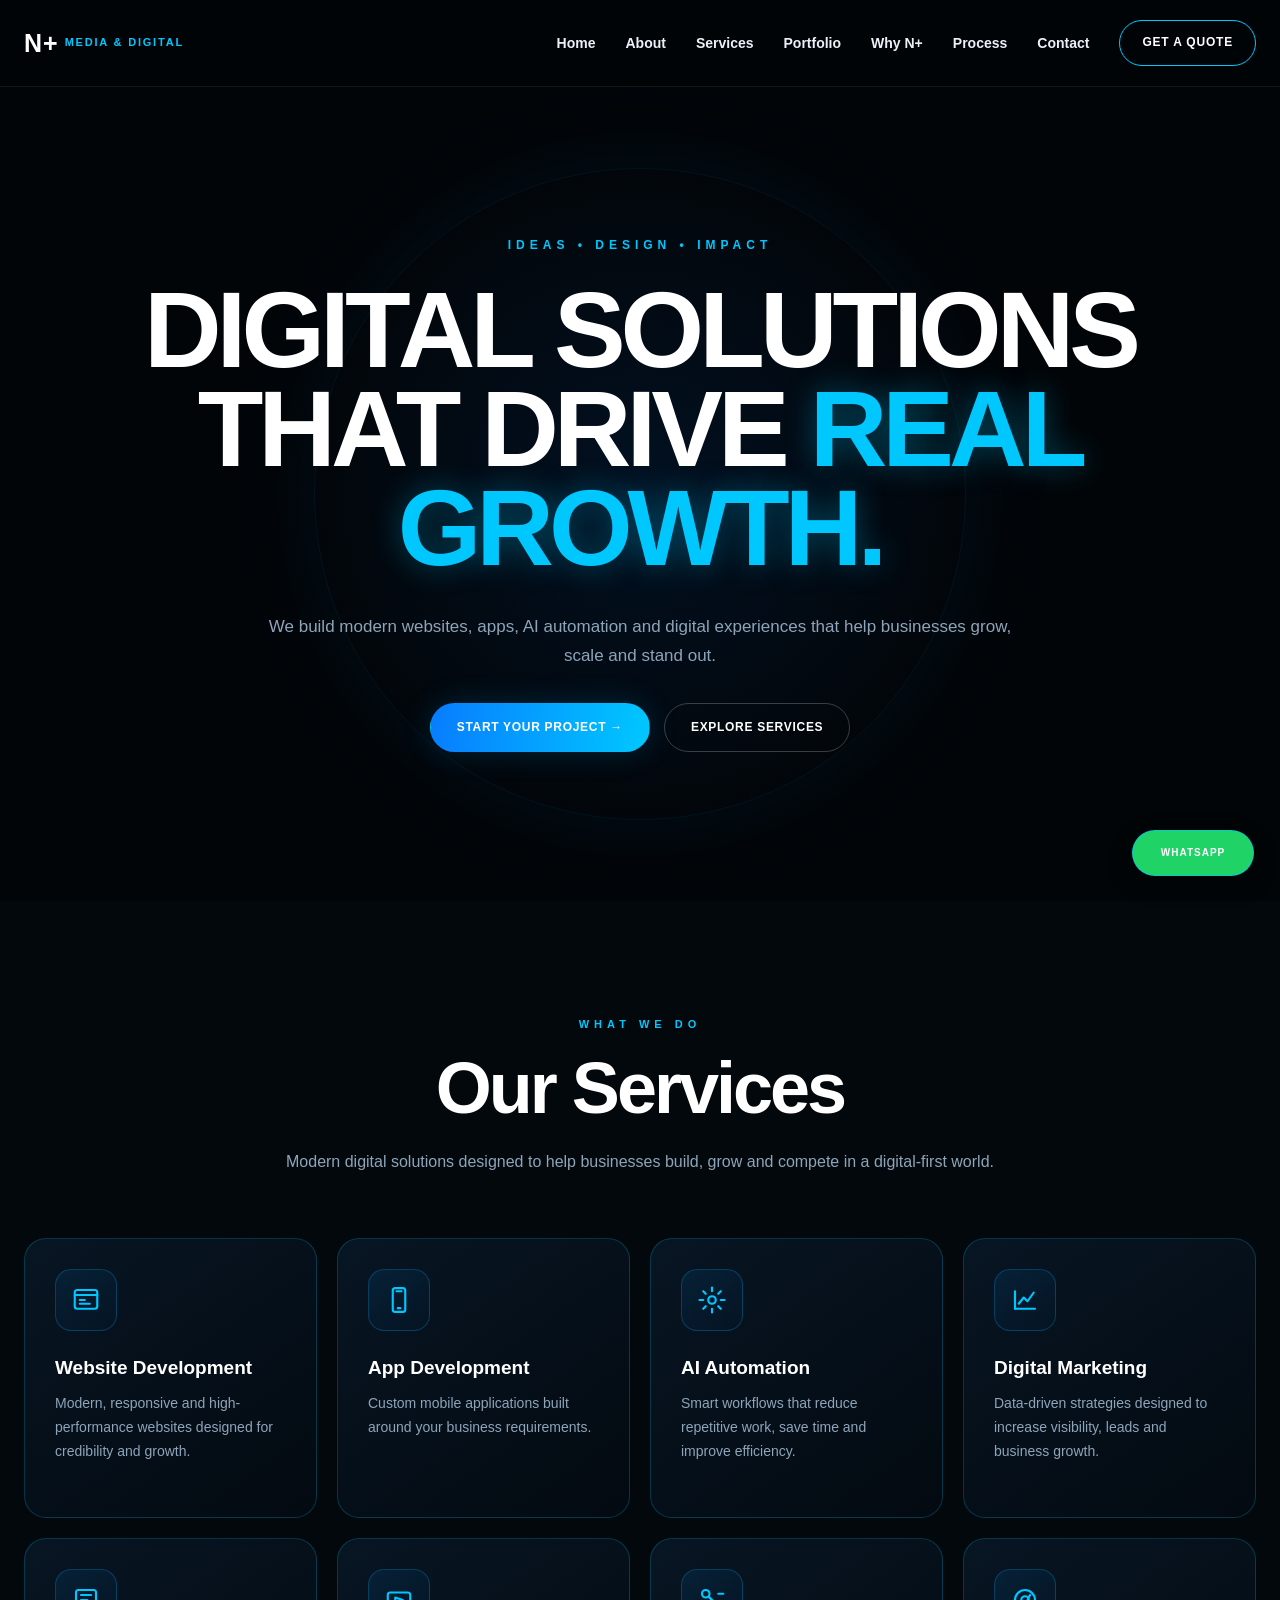
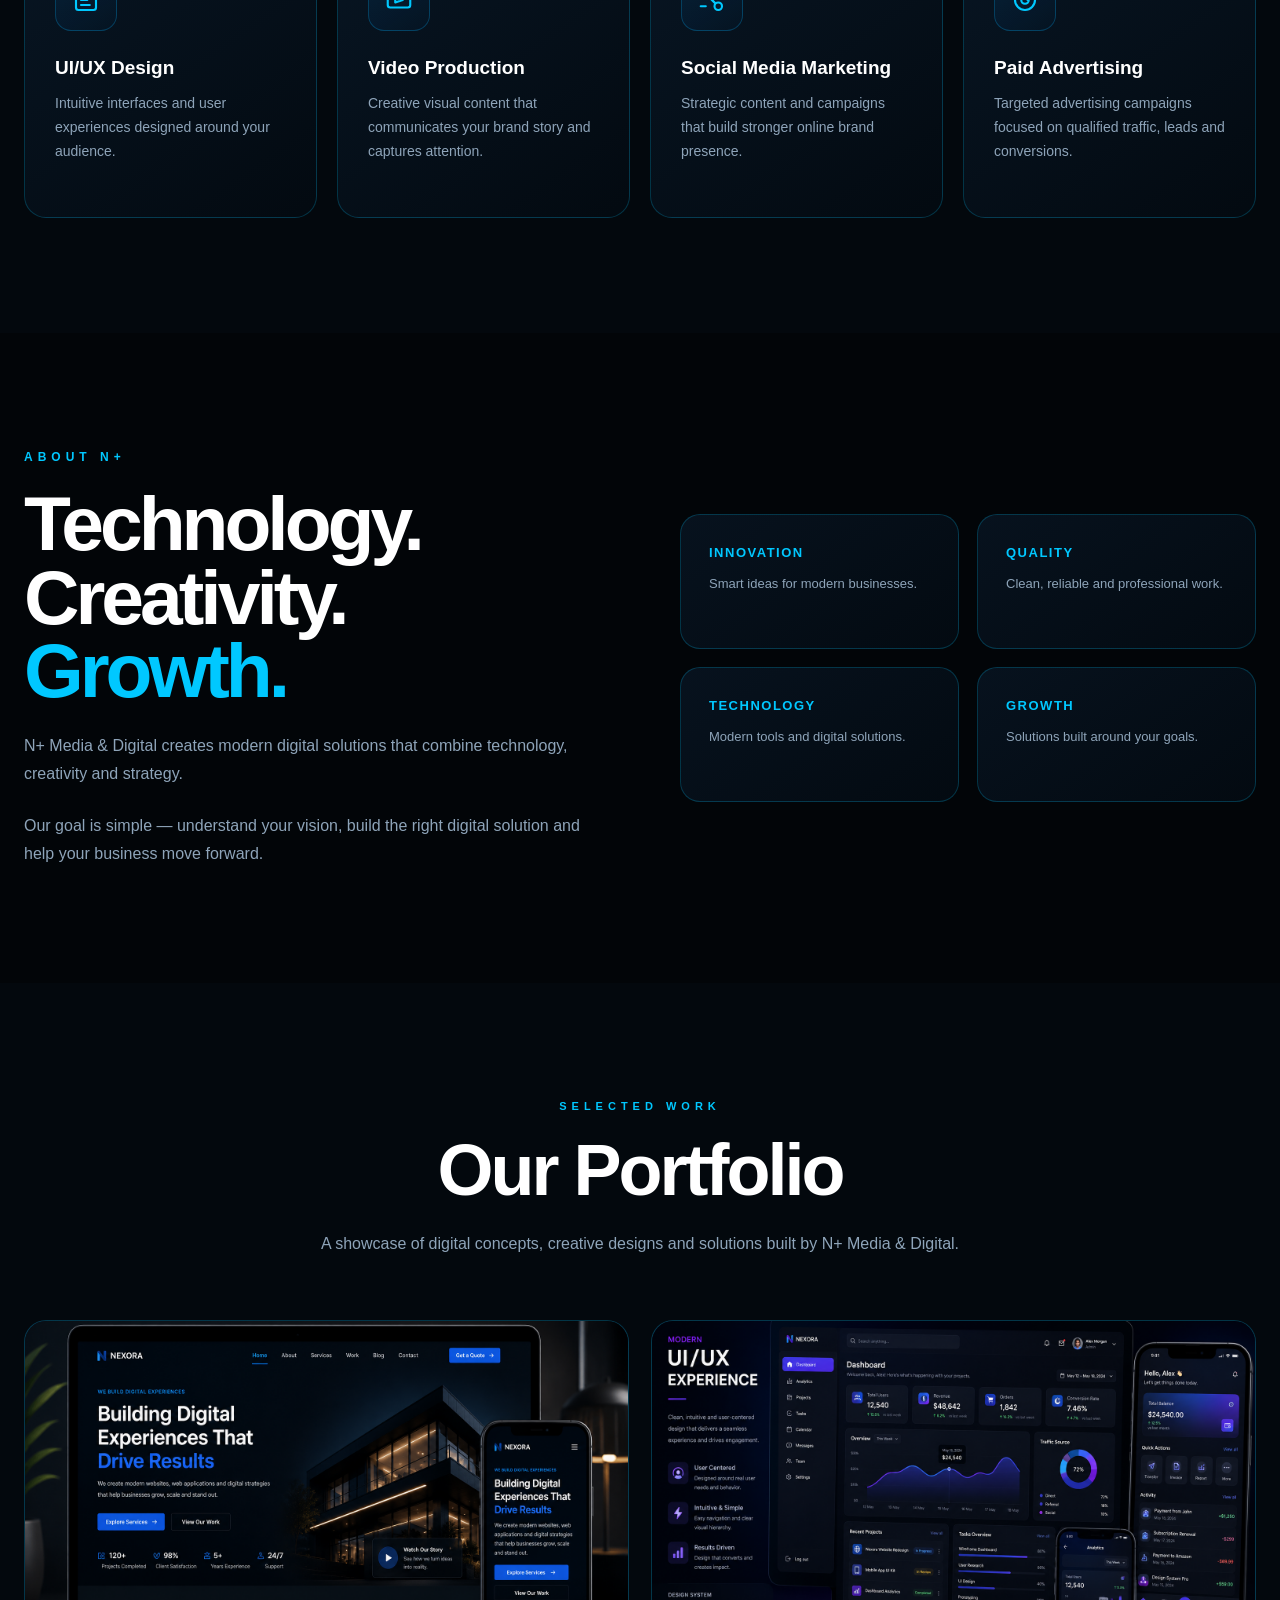
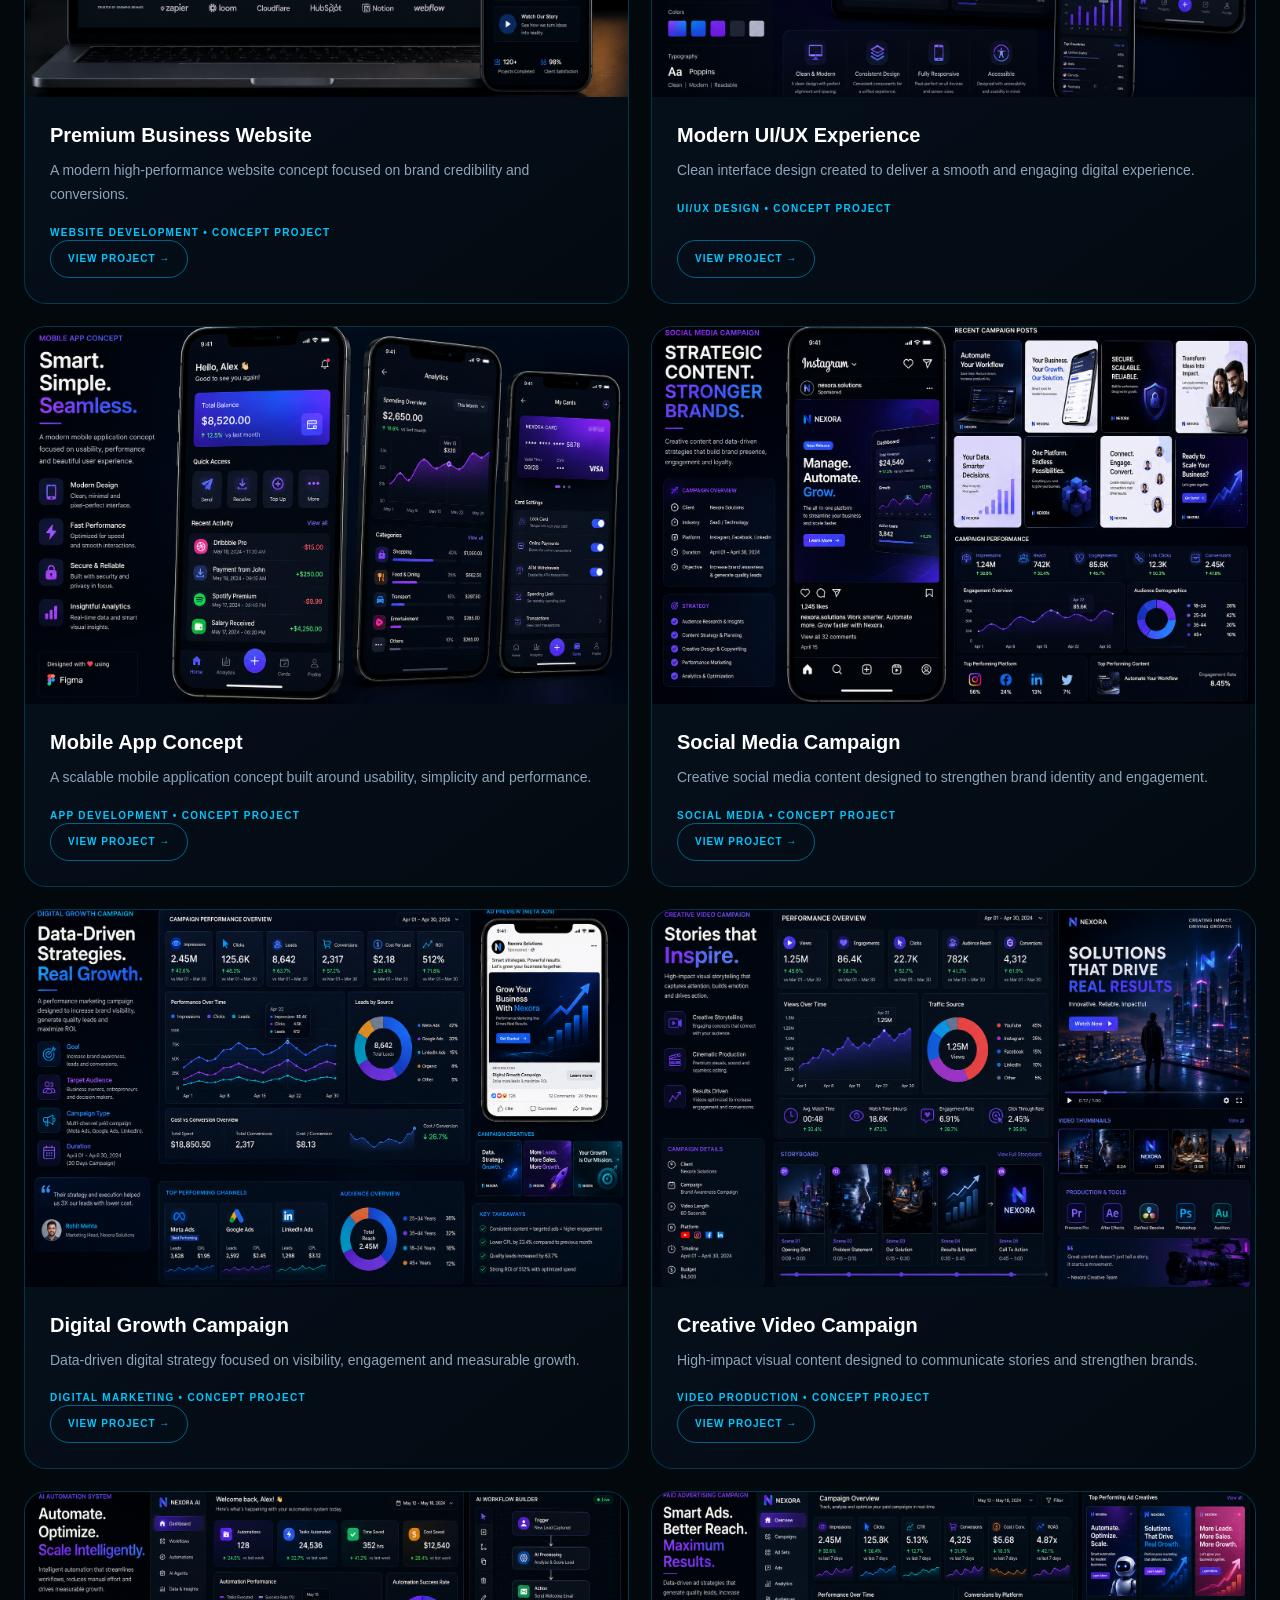
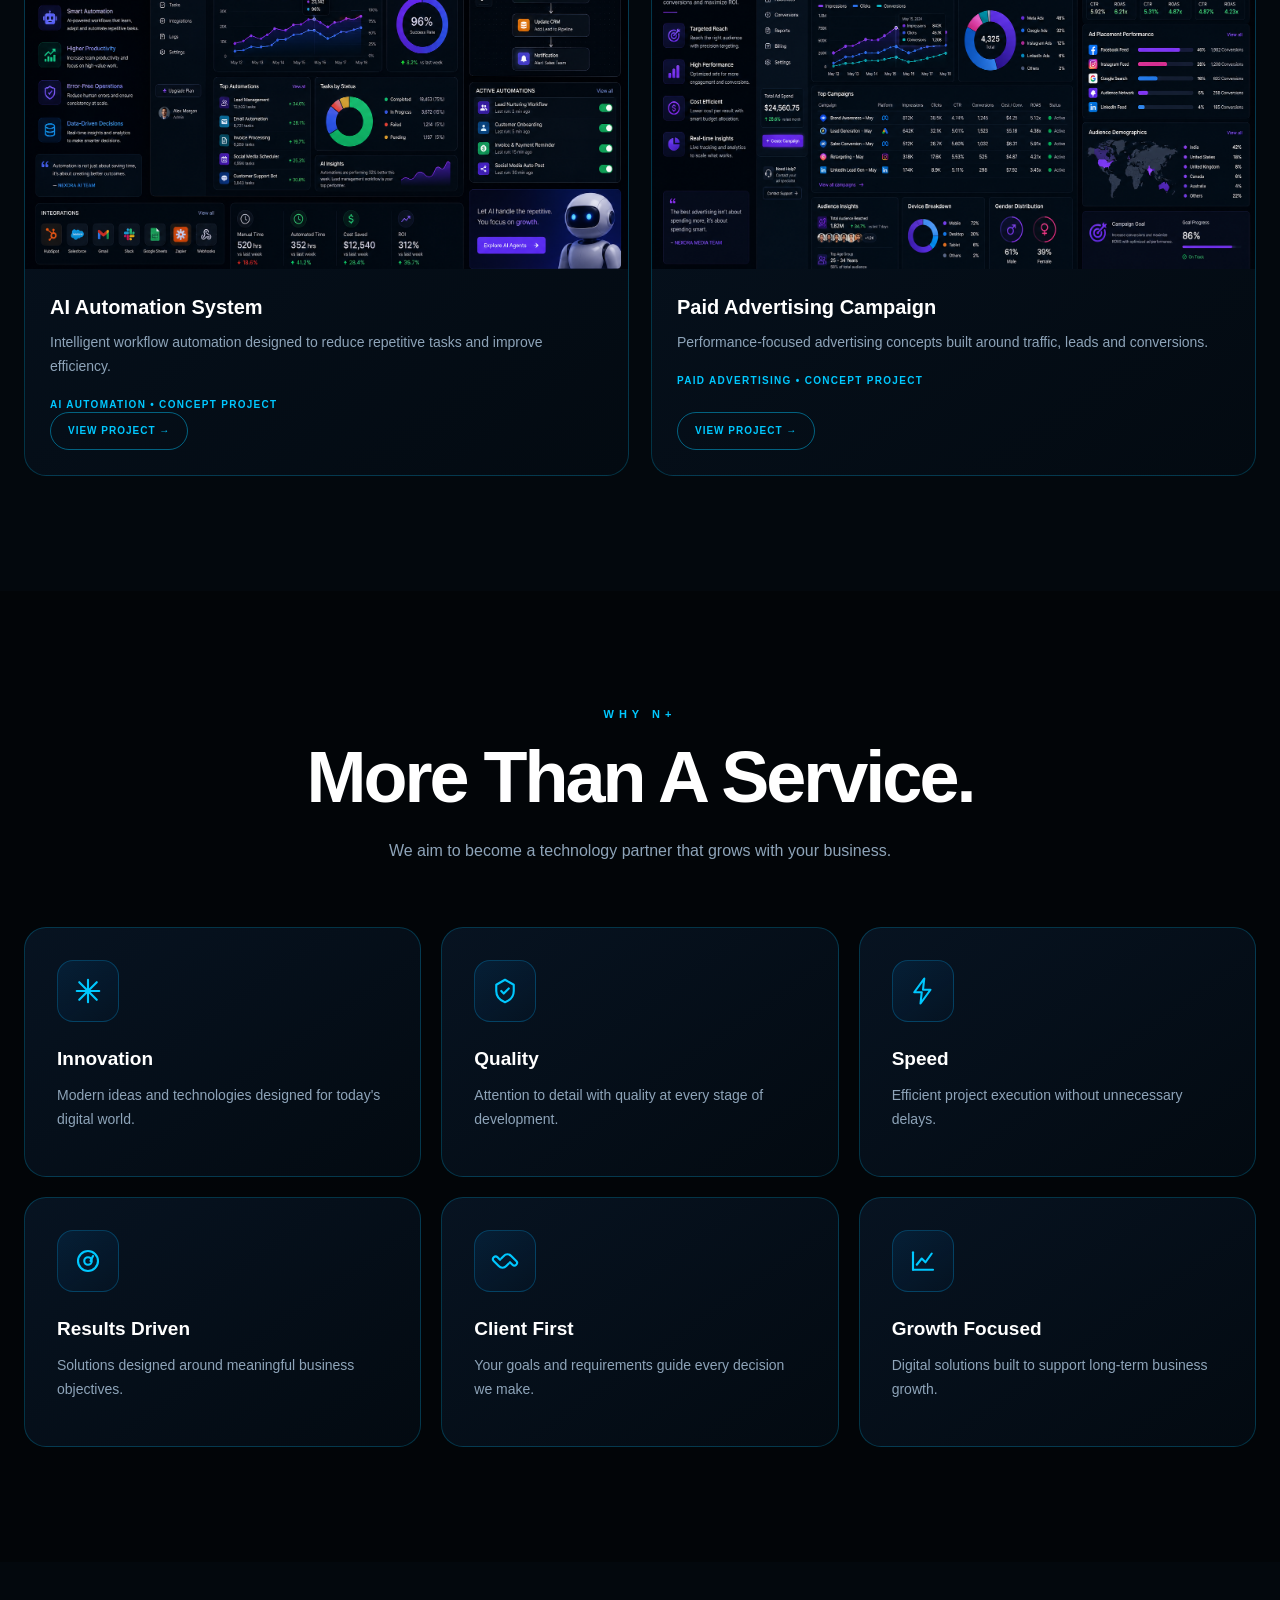
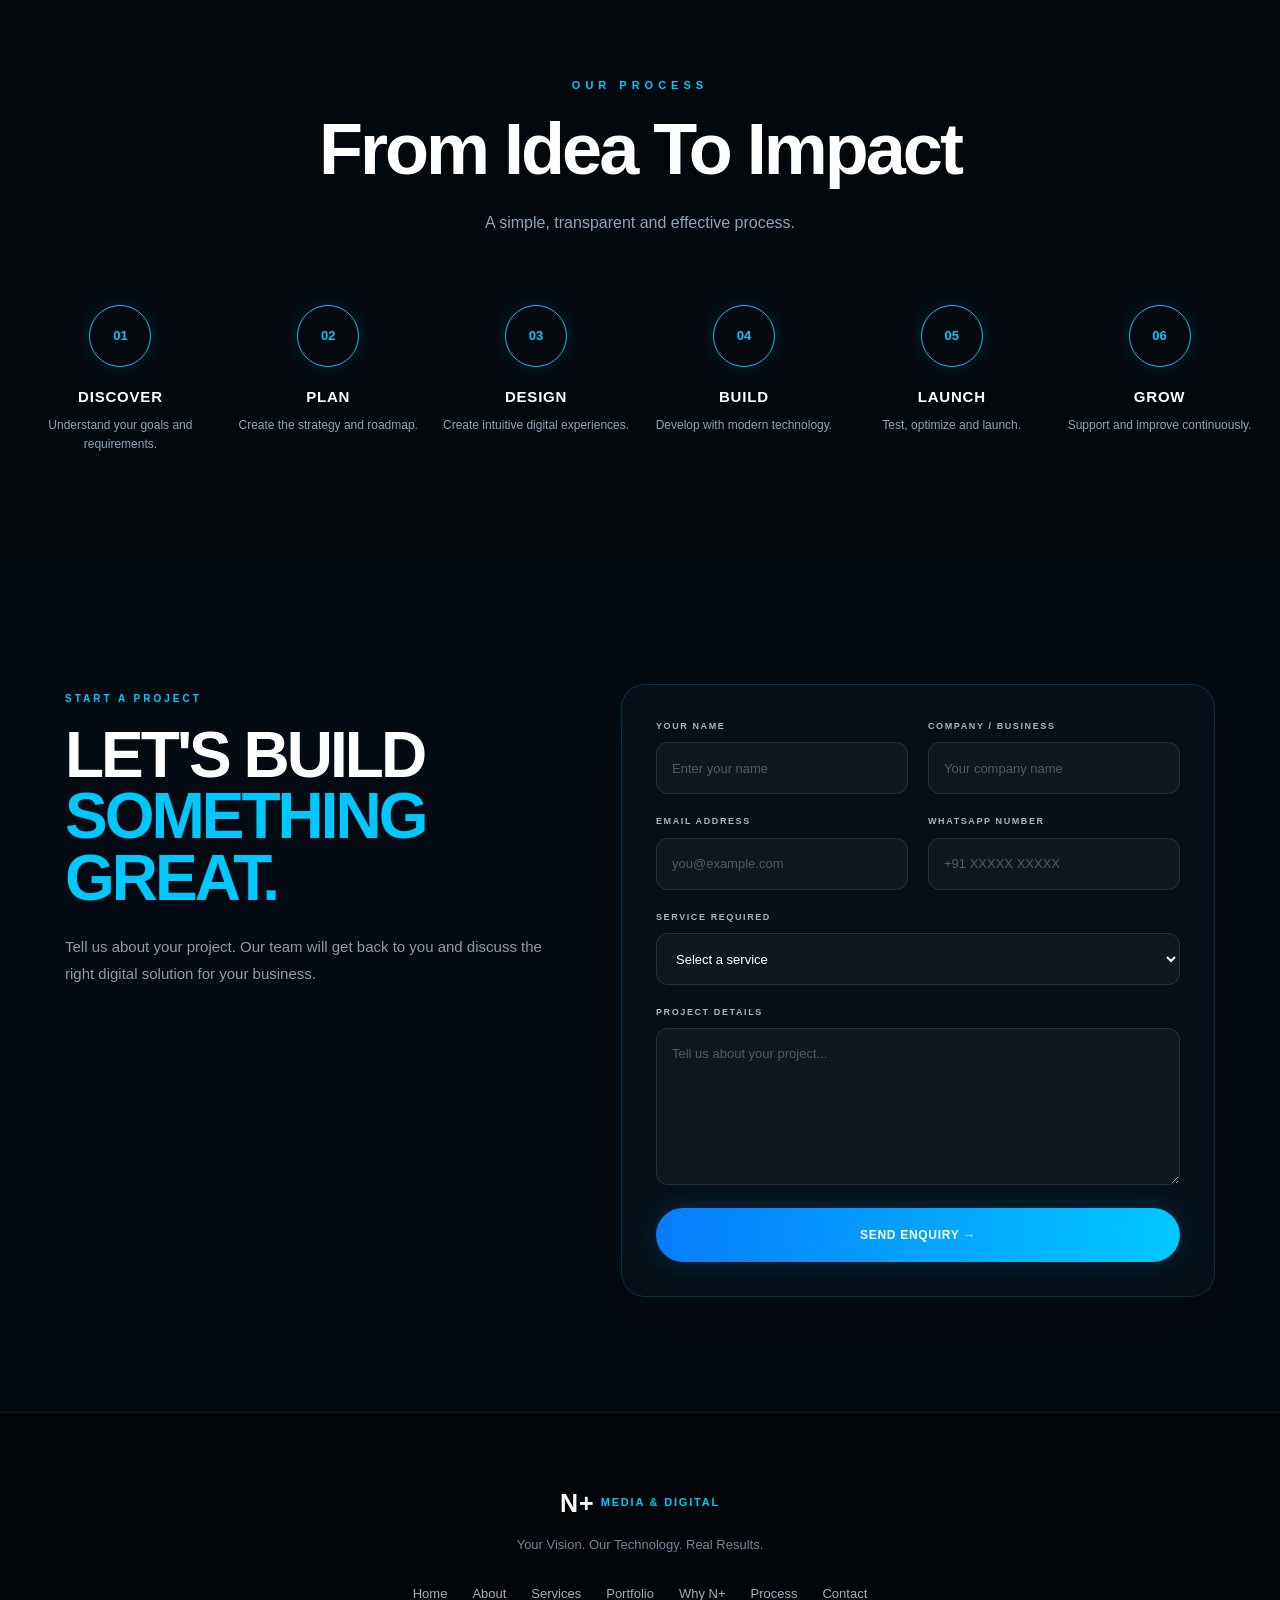
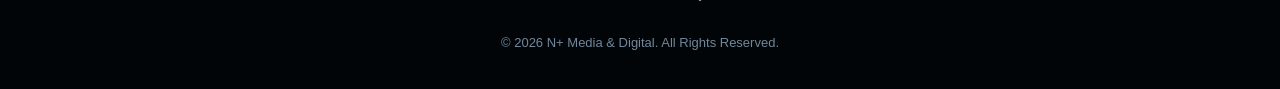
==== commit 9ac46f62: "Update index.html" ====
--- a/index.html
+++ b/index.html
@@ -28,7 +28,7 @@
         rel="stylesheet"
         href="style.css"
     >
-
+    <link rel="icon" type="image/png" href="favicon.png">
 </head>
 
 
--- a/style.css
+++ b/style.css
@@ -1,50 +1,37 @@
 /* =========================================================
    N+ MEDIA & DIGITAL
-   MASTER STYLE SHEET
-   Responsive • Premium • Modern • Mobile Ready
-========================================================= */
-
-
-/* =========================================================
-   ROOT VARIABLES
-========================================================= */
+   FINAL COMPLETE STYLE.CSS
+   RESPONSIVE + DESKTOP + MOBILE
+   ========================================================= */
+
+
+/* =========================================================
+   ROOT
+   ========================================================= */
 
 :root {
-
-    --bg: #03080d;
-    --bg-soft: #061019;
-    --bg-card: #07131d;
-
-    --text: #ffffff;
-    --text-soft: #a9b5bf;
-    --text-muted: #74818b;
-
-    --cyan: #00c8ff;
-    --cyan-soft: rgba(0, 200, 255, 0.14);
-    --cyan-border: rgba(0, 200, 255, 0.28);
-
-    --green: #25d366;
-
-    --border: rgba(255, 255, 255, 0.09);
-    --border-soft: rgba(255, 255, 255, 0.055);
-
-    --container: 1180px;
-
-    --radius: 22px;
-    --radius-small: 16px;
-
-    --shadow:
-        0 20px 60px rgba(0, 0, 0, 0.35);
-
-    --transition:
-        0.3s ease;
-
+    --bg: #020508;
+    --bg-dark: #03080d;
+    --card: #071321;
+    --card-light: #091827;
+
+    --blue: #00c8ff;
+    --blue-dark: #087cff;
+
+    --white: #ffffff;
+    --text: #eaf2f8;
+    --muted: #8ea4b9;
+
+    --border: rgba(0, 200, 255, 0.22);
+    --border-light: rgba(255, 255, 255, 0.08);
+
+    --shadow-blue: 0 0 35px rgba(0, 200, 255, 0.10);
 }
 
 
 /* =========================================================
    RESET
-========================================================= */
+   ========================================================= */
 
 * {
     margin: 0;
@@ -52,461 +39,315 @@
     box-sizing: border-box;
 }
 
-
 html {
     scroll-behavior: smooth;
     overflow-x: hidden;
 }
 
-
 body {
+    margin: 0;
+    padding: 0;
 
     width: 100%;
     min-height: 100vh;
-
-    background:
-        radial-gradient(
-            circle at 50% -10%,
-            rgba(0, 200, 255, 0.08),
-            transparent 35%
-        ),
-        var(--bg);
-
-    color: var(--text);
 
     font-family:
         Arial,
         Helvetica,
         sans-serif;
 
-    line-height: 1.5;
+    background: var(--bg);
+    color: var(--white);
+
+    line-height: 1.6;
 
     overflow-x: hidden;
-
-    -webkit-font-smoothing: antialiased;
-    text-rendering: optimizeLegibility;
-}
-
-
-img {
-    max-width: 100%;
-}
-
+}
+
+body,
+button,
+input,
+select,
+textarea {
+    font-family: Arial, Helvetica, sans-serif;
+}
 
 a {
     color: inherit;
     text-decoration: none;
 }
 
-
 button,
 input,
-textarea,
-select {
+select,
+textarea {
     font: inherit;
 }
 
-
-button {
-    border: 0;
-    cursor: pointer;
-}
-
-
-ul {
+img {
+    max-width: 100%;
+}
+
+ul,
+ol {
+    margin: 0;
+    padding: 0;
+}
+
+li {
     list-style: none;
 }
 
-
-::selection {
-    background: var(--cyan);
-    color: #001018;
-}
-
-
-/* =========================================================
-   SCROLLBAR
-========================================================= */
-
-::-webkit-scrollbar {
-    width: 8px;
-}
-
-
-::-webkit-scrollbar-track {
-    background: #02060a;
-}
-
-
-::-webkit-scrollbar-thumb {
-    background: rgba(0, 200, 255, 0.4);
-    border-radius: 20px;
-}
-
-
-::-webkit-scrollbar-thumb:hover {
-    background: rgba(0, 200, 255, 0.7);
-}
-
-
-/* =========================================================
-   GLOBAL CONTAINER
-========================================================= */
-
-.container {
-
-    width: min(
-        calc(100% - 48px),
-        var(--container)
-    );
-
-    margin: 0 auto;
-
+section {
+    width: 100%;
+    position: relative;
 }
 
 
 /* =========================================================
    HEADER
-========================================================= */
+   ========================================================= */
 
 header {
-
     position: sticky;
-
     top: 0;
 
+    z-index: 9999;
+
     width: 100%;
 
-    z-index: 1000;
-
-    background:
-        rgba(3, 8, 13, 0.88);
-
-    border-bottom:
-        1px solid
-        rgba(255, 255, 255, 0.06);
+    background: rgba(2, 5, 8, 0.94);
 
     backdrop-filter: blur(18px);
     -webkit-backdrop-filter: blur(18px);
 
-}
-
+    border-bottom: 1px solid rgba(255, 255, 255, 0.07);
+}
+
+
+/* =========================================================
+   NAVIGATION
+   ========================================================= */
 
 nav {
-
-    width: min(
-        calc(100% - 48px),
-        var(--container)
-    );
-
-    min-height: 78px;
+    width: min(1320px, calc(100% - 48px));
+
+    height: 86px;
 
     margin: 0 auto;
 
     display: flex;
-
     align-items: center;
-
     justify-content: space-between;
 
     gap: 30px;
-
 }
 
 
 /* =========================================================
    LOGO
-========================================================= */
+   ========================================================= */
 
 .logo {
-
     display: inline-flex;
-
     align-items: center;
 
-    gap: 8px;
-
     flex-shrink: 0;
 
-    color: var(--text);
-
     font-size: 25px;
-
     font-weight: 900;
 
-    letter-spacing: -1px;
-
-}
-
+    letter-spacing: 1px;
+
+    white-space: nowrap;
+}
 
 .logo span {
-
-    color: var(--cyan);
-
-    font-size: 10px;
-
-    font-weight: 800;
-
-    letter-spacing: 1.3px;
-
-}
-
-
-/* =========================================================
-   NAVIGATION
-========================================================= */
+    margin-left: 6px;
+
+    color: var(--blue);
+
+    font-size: 11px;
+    font-weight: 900;
+
+    letter-spacing: 1.8px;
+}
+
+
+/* =========================================================
+   NAV LINKS
+   ========================================================= */
 
 .nav-links {
-
     display: flex;
-
-    align-items: center;
-
-    justify-content: center;
-
-    gap: 32px;
-
-    margin-left: auto;
-
-}
-
-
-.nav-links a {
-
-    position: relative;
-
-    color: #aeb8c0;
-
-    font-size: 12px;
-
-    font-weight: 700;
-
-    letter-spacing: 0.2px;
-
-    transition:
-        color var(--transition);
-
-}
-
-
-.nav-links a::after {
-
-    content: "";
-
-    position: absolute;
-
-    left: 0;
-
-    bottom: -8px;
-
-    width: 0;
-
-    height: 2px;
-
-    background: var(--cyan);
-
-    transition:
-        width var(--transition);
-
-}
-
-
-.nav-links a:hover {
-
-    color: var(--text);
-
-}
-
-
-.nav-links a:hover::after {
-
-    width: 100%;
-
-}
-
-
-/* =========================================================
-   NAV QUOTE BUTTON
-========================================================= */
-
-.nav-btn {
-
-    display: inline-flex;
-
-    align-items: center;
-
-    justify-content: center;
-
-    min-width: 138px;
-
-    height: 46px;
-
-    padding: 0 22px;
-
-    border:
-        1px solid
-        var(--cyan);
-
-    border-radius: 30px;
-
-    color: var(--text);
-
-    font-size: 11px;
-
-    font-weight: 900;
-
-    letter-spacing: 0.8px;
-
-    transition:
-        background var(--transition),
-        color var(--transition),
-        box-shadow var(--transition),
-        transform var(--transition);
-
-}
-
-
-.nav-btn:hover {
-
-    background: var(--cyan);
-
-    color: #001018;
-
-    box-shadow:
-        0 0 25px
-        rgba(0, 200, 255, 0.25);
-
-    transform: translateY(-2px);
-
-}
-
-
-/* =========================================================
-   MOBILE MENU TOGGLE
-========================================================= */
-
-.menu-toggle {
-
-    display: none;
-
-    width: 48px;
-    height: 48px;
-
-    flex-direction: column;
-
     align-items: center;
     justify-content: center;
 
-    gap: 5px;
-
-    background: transparent;
-
-    border:
-        1px solid
-        rgba(255, 255, 255, 0.08);
-
+    gap: 30px;
+
+    margin-left: auto;
+}
+
+.nav-links li {
+    list-style: none;
+}
+
+.nav-links a {
+    position: relative;
+
+    display: inline-block;
+
+    color: var(--text);
+
+    font-size: 14px;
+    font-weight: 600;
+
+    white-space: nowrap;
+
+    transition:
+        color 0.3s ease;
+}
+
+.nav-links a:hover {
+    color: var(--blue);
+}
+
+.nav-links a::after {
+    content: "";
+
+    position: absolute;
+
+    left: 0;
+    bottom: -8px;
+
+    width: 0;
+    height: 2px;
+
+    background: var(--blue);
+
+    box-shadow: 0 0 10px var(--blue);
+
+    transition: width 0.3s ease;
+}
+
+.nav-links a:hover::after {
+    width: 100%;
+}
+
+
+/* =========================================================
+   NAV QUOTE BUTTON
+   ========================================================= */
+
+.nav-btn {
+    display: inline-flex;
+    align-items: center;
+    justify-content: center;
+
+    flex-shrink: 0;
+
+    padding: 12px 22px;
+
+    border: 1px solid var(--blue);
+    border-radius: 50px;
+
+    color: var(--white);
+
+    font-size: 12px;
+    font-weight: 900;
+
+    letter-spacing: 0.8px;
+
+    white-space: nowrap;
+
+    transition:
+        background 0.3s ease,
+        color 0.3s ease,
+        transform 0.3s ease,
+        box-shadow 0.3s ease;
+}
+
+.nav-btn:hover {
+    background: var(--blue);
+
+    color: #020508;
+
+    transform: translateY(-2px);
+
+    box-shadow:
+        0 0 30px rgba(0, 200, 255, 0.30);
+}
+
+
+/* =========================================================
+   MOBILE MENU BUTTON
+   ========================================================= */
+
+.menu-toggle {
+    display: none;
+
+    width: 46px;
+    height: 46px;
+
+    padding: 10px;
+
+    flex-shrink: 0;
+
+    border: 1px solid rgba(0, 200, 255, 0.35);
     border-radius: 12px;
 
-}
-
+    background: rgba(3, 12, 20, 0.85);
+
+    cursor: pointer;
+
+    position: relative;
+}
 
 .menu-toggle span {
-
     display: block;
 
-    width: 20px;
-
+    width: 22px;
     height: 2px;
 
-    background: var(--text);
-
-    border-radius: 5px;
+    margin: 5px auto;
+
+    background: #ffffff;
 
     transition:
-        transform var(--transition),
-        opacity var(--transition);
-
-}
-
-
-.menu-toggle.active span:nth-child(1) {
-
-    transform:
-        translateY(7px)
-        rotate(45deg);
-
-}
-
-
-.menu-toggle.active span:nth-child(2) {
-
-    opacity: 0;
-
-}
-
-
-.menu-toggle.active span:nth-child(3) {
-
-    transform:
-        translateY(-7px)
-        rotate(-45deg);
-
-}
-
-
-/* =========================================================
-   GLOBAL SECTION
-========================================================= */
-
-section {
-
+        transform 0.3s ease,
+        opacity 0.3s ease;
+}
+
+
+/* =========================================================
+   HERO
+   ========================================================= */
+
+.hero {
     position: relative;
 
-    width: 100%;
-
-    padding:
-        120px 24px;
-
-}
-
-
-section > * {
-
-    position: relative;
-
-    z-index: 1;
-
-}
-
-
-/* =========================================================
-   HERO
-========================================================= */
-
-.hero {
-
-    min-height:
-        calc(100vh - 78px);
+    min-height: calc(100vh - 86px);
 
     display: flex;
-
     align-items: center;
-
     justify-content: center;
 
-    padding:
-        120px 24px
-        100px;
-
     text-align: center;
 
+    padding: 80px 24px;
+
     overflow: hidden;
 
-}
-
+    background:
+        radial-gradient(
+            circle at center,
+            rgba(0, 119, 255, 0.10),
+            transparent 48%
+        ),
+        var(--bg);
+}
 
 .hero::before {
-
     content: "";
 
     position: absolute;
@@ -514,2576 +355,2375 @@
     width: 650px;
     height: 650px;
 
+    border-radius: 50%;
+
+    border: 1px solid rgba(0, 200, 255, 0.07);
+
     left: 50%;
-    top: 42%;
-
-    transform:
-        translate(-50%, -50%);
-
-    border-radius: 50%;
+    top: 50%;
+
+    transform: translate(-50%, -50%);
+
+    box-shadow:
+        0 0 120px rgba(0, 150, 255, 0.05);
+
+    pointer-events: none;
+}
+
+.hero-content {
+    position: relative;
+
+    z-index: 2;
+
+    width: min(1120px, 100%);
+
+    margin: 0 auto;
+}
+
+
+/* =========================================================
+   EYEBROW
+   ========================================================= */
+
+.eyebrow {
+    display: block;
+
+    margin-bottom: 26px;
+
+    color: var(--blue);
+
+    font-size: 12px;
+    font-weight: 900;
+
+    letter-spacing: 5px;
+
+    text-transform: uppercase;
+}
+
+
+/* =========================================================
+   HERO HEADING
+   ========================================================= */
+
+.hero h1 {
+    margin: 0 auto;
+
+    max-width: 1100px;
+
+    color: var(--white);
+
+    font-size: clamp(58px, 8.4vw, 118px);
+
+    line-height: 0.92;
+
+    font-weight: 900;
+
+    letter-spacing: -5px;
+
+    text-transform: uppercase;
+}
+
+.hero h1 span {
+    color: var(--blue);
+
+    text-shadow:
+        0 0 30px rgba(0, 200, 255, 0.35);
+}
+
+
+/* =========================================================
+   HERO PARAGRAPH
+   ========================================================= */
+
+.hero p {
+    width: 100%;
+    max-width: 780px;
+
+    margin: 34px auto 32px;
+
+    color: var(--muted);
+
+    font-size: 17px;
+
+    line-height: 1.75;
+}
+
+
+/* =========================================================
+   HERO BUTTONS
+   ========================================================= */
+
+.hero-buttons {
+    display: flex;
+
+    align-items: center;
+    justify-content: center;
+
+    gap: 14px;
+
+    flex-wrap: wrap;
+}
+
+
+/* =========================================================
+   BUTTONS
+   ========================================================= */
+
+.btn {
+    display: inline-flex;
+
+    align-items: center;
+    justify-content: center;
+
+    min-height: 48px;
+
+    padding: 14px 26px;
+
+    border-radius: 50px;
+
+    font-size: 12px;
+    font-weight: 900;
+
+    letter-spacing: 0.7px;
+
+    white-space: nowrap;
+
+    transition:
+        transform 0.3s ease,
+        box-shadow 0.3s ease,
+        background 0.3s ease,
+        border-color 0.3s ease,
+        color 0.3s ease;
+}
+
+.btn-primary {
+    color: #ffffff;
 
     background:
-        radial-gradient(
-            circle,
-            rgba(0, 200, 255, 0.10),
-            transparent 68%
+        linear-gradient(
+            100deg,
+            var(--blue-dark),
+            var(--blue)
         );
 
-    pointer-events: none;
-
-}
-
-
-.hero-content {
-
-    width: min(
-        100%,
-        1000px
-    );
+    border: 1px solid transparent;
+
+    box-shadow:
+        0 0 30px rgba(0, 174, 255, 0.18);
+}
+
+.btn-primary:hover {
+    transform: translateY(-3px);
+
+    box-shadow:
+        0 0 40px rgba(0, 174, 255, 0.35);
+}
+
+.btn-outline {
+    color: var(--white);
+
+    background: transparent;
+
+    border: 1px solid rgba(255, 255, 255, 0.22);
+}
+
+.btn-outline:hover {
+    color: var(--blue);
+
+    border-color: var(--blue);
+
+    transform: translateY(-3px);
+}
+
+
+/* =========================================================
+   GENERAL SECTIONS
+   ========================================================= */
+
+section:not(.hero) {
+    padding: 115px 24px;
+}
+
+#services,
+#portfolio,
+#process {
+    background: var(--bg-dark);
+}
+
+#about,
+#why {
+    background: var(--bg);
+}
+
+
+/* =========================================================
+   SECTION TITLE
+   ========================================================= */
+
+.section-title {
+    width: min(1000px, 100%);
 
     margin: 0 auto;
 
-}
-
-
-.eyebrow {
-
-    display: inline-block;
-
-    margin-bottom: 22px;
-
-    color: var(--cyan);
+    text-align: center;
+}
+
+.section-title small {
+    display: block;
+
+    margin-bottom: 18px;
+
+    color: var(--blue);
 
     font-size: 11px;
-
     font-weight: 900;
 
-    letter-spacing: 2.2px;
-
-}
-
-
-.hero h1 {
-
-    max-width: 1000px;
-
-    margin:
-        0 auto 30px;
-
-    color: var(--text);
-
-    font-size:
-        clamp(58px, 8vw, 108px);
+    letter-spacing: 5px;
+
+    text-transform: uppercase;
+}
+
+.section-title h2 {
+    margin: 0;
+
+    color: var(--white);
+
+    font-size: clamp(46px, 6vw, 72px);
+
+    line-height: 1;
 
     font-weight: 900;
 
-    line-height: 0.92;
-
-    letter-spacing:
-        -5px;
-
-}
-
-
-.hero h1 span {
-
-    color: var(--cyan);
-
-}
-
-
-.hero p {
-
-    max-width: 720px;
-
-    margin:
-        0 auto 36px;
-
-    color: var(--text-soft);
-
-    font-size: 17px;
-
-    line-height: 1.8;
-
-}
-
-
-/* =========================================================
-   HERO BUTTONS
-========================================================= */
-
-.hero-buttons {
-
-    display: flex;
-
-    justify-content: center;
-
-    align-items: center;
-
-    gap: 14px;
-
-    flex-wrap: wrap;
-
-}
-
-
-.btn {
-
-    display: inline-flex;
-
-    align-items: center;
-
-    justify-content: center;
-
-    min-height: 52px;
-
-    padding:
-        0 28px;
-
-    border-radius: 30px;
-
-    font-size: 11px;
-
-    font-weight: 900;
-
-    letter-spacing: 0.8px;
-
-    transition:
-        transform var(--transition),
-        background var(--transition),
-        color var(--transition),
-        border-color var(--transition),
-        box-shadow var(--transition);
-
-}
-
-
-.btn-primary {
-
-    background: var(--cyan);
-
-    color: #001018;
-
-    border:
-        1px solid
-        var(--cyan);
-
-}
-
-
-.btn-primary:hover {
-
-    transform:
-        translateY(-3px);
-
-    box-shadow:
-        0 15px 35px
-        rgba(0, 200, 255, 0.20);
-
-}
-
-
-.btn-outline {
-
-    background: transparent;
-
-    color: var(--text);
-
-    border:
-        1px solid
-        rgba(255, 255, 255, 0.18);
-
-}
-
-
-.btn-outline:hover {
-
-    border-color:
-        var(--cyan);
-
-    color:
-        var(--cyan);
-
-    transform:
-        translateY(-3px);
-
-}
-
-
-/* =========================================================
-   SECTION TITLES
-========================================================= */
-
-.section-title {
-
-    width: min(
-        100%,
-        760px
-    );
-
-    margin:
-        0 auto 60px;
-
-    text-align: center;
-
-}
-
-
-.section-title small {
-
-    display: block;
-
-    margin-bottom: 14px;
-
-    color: var(--cyan);
-
-    font-size: 10px;
-
-    font-weight: 900;
-
-    letter-spacing: 2px;
-
-}
-
-
-.section-title h2 {
-
-    margin-bottom: 20px;
-
-    color: var(--text);
-
-    font-size:
-        clamp(42px, 6vw, 76px);
-
-    font-weight: 900;
-
-    line-height: 0.98;
-
-    letter-spacing:
-        -3px;
-
-}
-
+    letter-spacing: -3px;
+}
 
 .section-title p {
-
-    max-width: 650px;
-
-    margin: 0 auto;
-
-    color: var(--text-soft);
-
-    font-size: 15px;
-
-    line-height: 1.8;
-
-}
-
-
-/* =========================================================
-   SERVICES GRID
-========================================================= */
+    width: 100%;
+    max-width: 800px;
+
+    margin: 24px auto 0;
+
+    color: var(--muted);
+
+    font-size: 16px;
+
+    line-height: 1.75;
+}
+
+
+/* =========================================================
+   SERVICES
+   ========================================================= */
 
 .services-grid {
-
-    width: min(
-        100%,
-        var(--container)
-    );
-
-    margin: 0 auto;
+    width: min(1320px, 100%);
+
+    margin: 62px auto 0;
 
     display: grid;
 
-    grid-template-columns:
-        repeat(4, 1fr);
-
-    gap: 18px;
-
-}
-
-
-/* =========================================================
-   GLOBAL CARD
-========================================================= */
-
-.card {
-
-    position: relative;
-
-    padding: 32px 28px;
+    grid-template-columns: repeat(4, minmax(0, 1fr));
+
+    gap: 20px;
+}
+
+
+/* =========================================================
+   SERVICE CARD
+   ========================================================= */
+
+.services-grid .card {
+    width: 100%;
+    min-width: 0;
+
+    min-height: 280px;
+
+    padding: 30px;
+
+    border: 1px solid var(--border);
+
+    border-radius: 22px;
 
     background:
         linear-gradient(
             145deg,
-            rgba(9, 25, 36, 0.95),
-            rgba(4, 13, 20, 0.95)
+            rgba(8, 22, 36, 0.96),
+            rgba(3, 10, 17, 0.96)
         );
 
-    border:
-        1px solid
-        var(--border);
-
-    border-radius:
-        var(--radius);
+    transition:
+        transform 0.4s ease,
+        border-color 0.4s ease,
+        box-shadow 0.4s ease;
+}
+
+.services-grid .card:hover {
+    transform: translateY(-8px);
+
+    border-color: var(--blue);
 
     box-shadow:
-        0 15px 50px
-        rgba(0, 0, 0, 0.18);
-
-    transition:
-        transform var(--transition),
-        border-color var(--transition),
-        box-shadow var(--transition);
-
-}
-
-
-.card::before {
-
-    content: "";
-
-    position: absolute;
-
-    inset: 0;
-
-    border-radius:
-        inherit;
-
-    background:
-        linear-gradient(
-            135deg,
-            rgba(0, 200, 255, 0.06),
-            transparent 45%
-        );
-
-    opacity: 0;
-
-    transition:
-        opacity var(--transition);
-
-    pointer-events: none;
-
-}
-
-
-.card:hover {
-
-    transform:
-        translateY(-7px);
-
-    border-color:
-        var(--cyan-border);
-
-    box-shadow:
-        0 25px 65px
-        rgba(0, 0, 0, 0.32);
-
-}
-
-
-.card:hover::before {
-
-    opacity: 1;
-
-}
-
-
-/* =========================================================
-   ICON
-========================================================= */
+        0 0 40px rgba(0, 174, 255, 0.08);
+}
+
+
+/* =========================================================
+   SERVICE ICON
+   ========================================================= */
 
 .icon {
-
-    width: 52px;
-    height: 52px;
+    width: 62px;
+    height: 62px;
 
     display: flex;
 
     align-items: center;
     justify-content: center;
 
-    margin-bottom: 24px;
-
-    background:
-        rgba(0, 200, 255, 0.08);
-
-    border:
-        1px solid
-        rgba(0, 200, 255, 0.18);
-
-    border-radius: 15px;
-
-}
-
-
-.digital-icon {
-
-    width: 25px;
-    height: 25px;
-
-    fill: none;
-
-    stroke:
-        var(--cyan);
-
-    stroke-width: 1.7;
-
-    stroke-linecap: round;
-    stroke-linejoin: round;
-
-}
-
-
-.card h3 {
-
-    margin-bottom: 12px;
-
-    color: var(--text);
-
-    font-size: 18px;
-
-    font-weight: 800;
-
-    line-height: 1.3;
-
-}
-
-
-.card p {
-
-    color: var(--text-soft);
-
-    font-size: 13px;
-
-    line-height: 1.75;
-
-}
-
-
-/* =========================================================
-   ABOUT
-========================================================= */
-
-#about {
-
-    padding-top: 130px;
-
-}
-
-
-.about-box {
-
-    width: min(
-        100%,
-        var(--container)
-    );
-
-    margin: 0 auto;
-
-    display: grid;
-
-    grid-template-columns:
-        1.15fr 0.85fr;
-
-    gap: 70px;
-
-    align-items: center;
-
-}
-
-
-.about-text .eyebrow {
-
-    margin-bottom: 18px;
-
-}
-
-
-.about-text h2 {
-
-    margin-bottom: 28px;
-
-    font-size:
-        clamp(48px, 6vw, 82px);
-
-    font-weight: 900;
-
-    line-height: 0.92;
-
-    letter-spacing:
-        -4px;
-
-}
-
-
-.about-text h2 span {
-
-    color: var(--cyan);
-
-}
-
-
-.about-text p {
-
-    max-width: 620px;
-
-    margin-bottom: 16px;
-
-    color: var(--text-soft);
-
-    font-size: 15px;
-
-    line-height: 1.85;
-
-}
-
-
-.values {
-
-    display: grid;
-
-    grid-template-columns:
-        repeat(2, 1fr);
-
-    gap: 16px;
-
-}
-
-
-.value {
-
-    min-height: 155px;
-
-    padding: 26px;
-
-    display: flex;
-
-    flex-direction: column;
-
-    justify-content: flex-end;
-
-    background:
-        rgba(7, 19, 29, 0.85);
-
-    border:
-        1px solid
-        var(--border);
-
-    border-radius:
-        var(--radius-small);
-
-    transition:
-        transform var(--transition),
-        border-color var(--transition);
-
-}
-
-
-.value:hover {
-
-    transform:
-        translateY(-5px);
-
-    border-color:
-        var(--cyan-border);
-
-}
-
-
-.value strong {
-
-    margin-bottom: 8px;
-
-    color: var(--cyan);
-
-    font-size: 12px;
-
-    font-weight: 900;
-
-    letter-spacing: 1.2px;
-
-}
-
-
-.value span {
-
-    color: var(--text-soft);
-
-    font-size: 13px;
-
-    line-height: 1.6;
-
-}
-
-
-/* =========================================================
-   PORTFOLIO
-========================================================= */
-
-.portfolio-grid {
-
-    width: min(
-        100%,
-        var(--container)
-    );
-
-    margin: 0 auto;
-
-    display: grid;
-
-    grid-template-columns:
-        repeat(2, 1fr);
-
-    gap: 22px;
-
-}
-
-
-.portfolio-card {
-
-    padding: 0;
-
-    overflow: hidden;
-
-}
-
-
-.portfolio-image {
-
-    display: block;
-
-    width: 100%;
-
-    aspect-ratio: 16 / 9;
-
-    object-fit: cover;
-
-    background: #08121a;
-
-    border-bottom:
-        1px solid
-        var(--border);
-
-}
-
-
-.portfolio-content {
-
-    padding: 28px;
-
-}
-
-
-.portfolio-content h3 {
-
-    margin-bottom: 10px;
-
-    color: var(--text);
-
-    font-size: 21px;
-
-    font-weight: 800;
-
-}
-
-
-.portfolio-content p {
-
-    margin-bottom: 18px;
-
-    color: var(--text-soft);
-
-    font-size: 13px;
-
-    line-height: 1.75;
-
-}
-
-
-.portfolio-category {
-
-    display: block;
-
-    margin-bottom: 22px;
-
-    color: var(--cyan);
-
-    font-size: 9px;
-
-    font-weight: 900;
-
-    letter-spacing: 1.2px;
-
-}
-
-
-.portfolio-button {
-
-    display: inline-flex;
-
-    align-items: center;
-
-    color: var(--text);
-
-    font-size: 10px;
-
-    font-weight: 900;
-
-    letter-spacing: 0.8px;
-
-    transition:
-        color var(--transition);
-
-}
-
-
-.portfolio-button:hover {
-
-    color: var(--cyan);
-
-}
-
-
-/* =========================================================
-   WHY N+
-========================================================= */
-
-.why-grid {
-
-    width: min(
-        100%,
-        var(--container)
-    );
-
-    margin: 0 auto;
-
-    display: grid;
-
-    grid-template-columns:
-        repeat(3, 1fr);
-
-    gap: 18px;
-
-}
-
-
-.why-card {
-
-    min-height: 245px;
-
-}
-
-
-/* =========================================================
-   PROCESS
-========================================================= */
-
-#process {
-
-    overflow: hidden;
-
-}
-
-
-.process {
-
-    width: min(
-        100%,
-        var(--container)
-    );
-
-    margin: 0 auto;
-
-    display: grid;
-
-    grid-template-columns:
-        repeat(3, 1fr);
-
-    gap: 55px 40px;
-
-}
-
-
-.step {
-
-    position: relative;
-
-    min-height: 180px;
-
-    padding:
-        8px 10px 20px;
-
-}
-
-
-.step::after {
-
-    content: "";
-
-    position: absolute;
-
-    left: 48px;
-
-    right: -40px;
-
-    top: 25px;
-
-    height: 1px;
-
-    background:
-        linear-gradient(
-            90deg,
-            rgba(0, 200, 255, 0.35),
-            transparent
-        );
-
-}
-
-
-.step:nth-child(3)::after,
-.step:nth-child(6)::after {
-
-    display: none;
-
-}
-
-
-.number {
-
-    width: 50px;
-    height: 50px;
-
-    display: flex;
-
-    align-items: center;
-    justify-content: center;
-
-    margin-bottom: 22px;
-
-    border:
-        1px solid
-        var(--cyan-border);
-
-    border-radius: 50%;
-
-    color: var(--cyan);
-
-    background:
-        rgba(0, 200, 255, 0.05);
-
-    font-size: 12px;
-
-    font-weight: 900;
-
-}
-
-
-.step h3 {
-
-    margin-bottom: 10px;
-
-    color: var(--text);
-
-    font-size: 17px;
-
-    font-weight: 900;
-
-    letter-spacing: 0.5px;
-
-}
-
-
-.step p {
-
-    max-width: 260px;
-
-    color: var(--text-soft);
-
-    font-size: 13px;
-
-    line-height: 1.7;
-
-}
-
-
-/* =========================================================
-   CONTACT
-========================================================= */
-
-.contact-section {
-
-    padding-top: 140px;
-    padding-bottom: 140px;
-
-}
-
-
-.contact-container {
-
-    width: min(
-        100%,
-        var(--container)
-    );
-
-    margin: 0 auto;
-
-}
-
-
-.contact-heading {
-
-    max-width: 850px;
-
-    margin-bottom: 55px;
-
-}
-
-
-.contact-heading small {
-
-    display: block;
-
-    margin-bottom: 18px;
-
-    color: var(--cyan);
-
-    font-size: 10px;
-
-    font-weight: 900;
-
-    letter-spacing: 2px;
-
-}
-
-
-.contact-heading h2 {
-
     margin-bottom: 25px;
 
-    color: var(--text);
-
-    font-size:
-        clamp(48px, 7vw, 92px);
-
-    font-weight: 900;
-
-    line-height: 0.92;
-
-    letter-spacing:
-        -4px;
-
-}
-
-
-.contact-heading h2 span {
-
-    color: var(--cyan);
-
-}
-
-
-.contact-heading p {
-
-    max-width: 700px;
-
-    color: var(--text-soft);
-
-    font-size: 15px;
-
-    line-height: 1.8;
-
-}
-
-
-/* =========================================================
-   CONTACT FORM
-========================================================= */
-
-.contact-form {
-
-    width: 100%;
-
-    padding: 38px;
+    border-radius: 16px;
+
+    border: 1px solid rgba(0, 180, 255, 0.25);
 
     background:
         linear-gradient(
             145deg,
-            rgba(7, 23, 34, 0.98),
-            rgba(3, 13, 20, 0.98)
+            rgba(0, 150, 255, 0.10),
+            rgba(0, 80, 180, 0.035)
         );
 
-    border:
-        1px solid
-        var(--cyan-border);
-
-    border-radius:
-        var(--radius);
+    transition:
+        transform 0.35s ease,
+        border-color 0.35s ease,
+        box-shadow 0.35s ease;
+}
+
+.digital-icon {
+    width: 30px;
+    height: 30px;
+
+    fill: none;
+
+    stroke: var(--blue);
+
+    stroke-width: 1.7;
+
+    stroke-linecap: round;
+    stroke-linejoin: round;
+
+    transition:
+        transform 0.35s ease,
+        stroke 0.35s ease,
+        filter 0.35s ease;
+}
+
+.card:hover .icon,
+.why-card:hover .icon {
+    transform: translateY(-4px) scale(1.05);
+
+    border-color: rgba(0, 210, 255, 0.8);
 
     box-shadow:
-        0 25px 80px
-        rgba(0, 0, 0, 0.30);
-
-}
-
+        0 0 25px rgba(0, 160, 255, 0.18);
+}
+
+.card:hover .digital-icon,
+.why-card:hover .digital-icon {
+    stroke: #ffffff;
+
+    transform: scale(1.12);
+
+    filter:
+        drop-shadow(
+            0 0 10px
+            rgba(0, 210, 255, 0.75)
+        );
+}
+
+
+/* =========================================================
+   SERVICE TEXT
+   ========================================================= */
+
+.services-grid .card h3 {
+    margin: 0 0 12px;
+
+    color: #ffffff;
+
+    font-size: 19px;
+
+    line-height: 1.3;
+
+    font-weight: 800;
+}
+
+.services-grid .card p {
+    margin: 0;
+
+    color: var(--muted);
+
+    font-size: 14px;
+
+    line-height: 1.7;
+}
+
+
+/* =========================================================
+   ABOUT
+   ========================================================= */
+
+.about-box {
+    width: min(1320px, 100%);
+
+    margin: 0 auto;
+
+    display: grid;
+
+    grid-template-columns: minmax(0, 1fr) minmax(0, 1fr);
+
+    align-items: center;
+
+    gap: 80px;
+}
+
+.about-text {
+    min-width: 0;
+}
+
+.about-text .eyebrow {
+    margin-bottom: 20px;
+}
+
+.about-text h2 {
+    margin: 0;
+
+    color: #ffffff;
+
+    font-size: clamp(50px, 6vw, 80px);
+
+    line-height: 0.96;
+
+    font-weight: 900;
+
+    letter-spacing: -4px;
+}
+
+.about-text h2 span {
+    color: var(--blue);
+}
+
+.about-text p {
+    max-width: 650px;
+
+    margin-top: 24px;
+
+    color: var(--muted);
+
+    font-size: 16px;
+
+    line-height: 1.75;
+}
+
+
+/* =========================================================
+   ABOUT VALUES
+   ========================================================= */
+
+.values {
+    display: grid;
+
+    grid-template-columns: repeat(2, minmax(0, 1fr));
+
+    gap: 18px;
+
+    min-width: 0;
+}
+
+.value {
+    min-height: 135px;
+
+    padding: 28px;
+
+    border: 1px solid var(--border);
+
+    border-radius: 20px;
+
+    background:
+        linear-gradient(
+            145deg,
+            #07121e,
+            #030a11
+        );
+
+    transition:
+        transform 0.35s ease,
+        border-color 0.35s ease,
+        box-shadow 0.35s ease;
+}
+
+.value:hover {
+    transform: translateY(-5px);
+
+    border-color: var(--blue);
+
+    box-shadow:
+        0 0 30px rgba(0, 200, 255, 0.07);
+}
+
+.value strong {
+    display: block;
+
+    margin-bottom: 10px;
+
+    color: var(--blue);
+
+    font-size: 13px;
+
+    letter-spacing: 1.5px;
+}
+
+.value span {
+    display: block;
+
+    color: var(--muted);
+
+    font-size: 13px;
+
+    line-height: 1.6;
+}
+
+
+/* =========================================================
+   PORTFOLIO
+   ========================================================= */
+
+.portfolio-grid {
+    width: min(1320px, 100%);
+
+    margin: 62px auto 0;
+
+    display: grid;
+
+    grid-template-columns: repeat(2, minmax(0, 1fr));
+
+    gap: 22px;
+
+    align-items: stretch;
+}
+
+
+/* =========================================================
+   PORTFOLIO CARD
+   ========================================================= */
+
+.portfolio-card {
+    position: relative;
+
+    width: 100%;
+    min-width: 0;
+
+    overflow: hidden;
+
+    display: flex;
+    flex-direction: column;
+
+    padding: 0 !important;
+
+    border: 1px solid var(--border);
+
+    border-radius: 22px;
+
+    background:
+        linear-gradient(
+            145deg,
+            #071321,
+            #030a11
+        );
+
+    transition:
+        transform 0.4s ease,
+        border-color 0.4s ease,
+        box-shadow 0.4s ease;
+}
+
+.portfolio-card:hover {
+    transform: translateY(-8px);
+
+    border-color: var(--blue);
+
+    box-shadow:
+        0 15px 45px rgba(0, 0, 0, 0.4),
+        0 0 35px rgba(0, 174, 255, 0.08);
+}
+
+
+/* =========================================================
+   PORTFOLIO IMAGE
+   ========================================================= */
+
+.portfolio-image {
+    width: 100%;
+
+    aspect-ratio: 16 / 10;
+
+    object-fit: cover;
+
+    display: block;
+
+    flex-shrink: 0;
+
+    border-radius: 16px 16px 0 0;
+
+    transition:
+        transform 0.5s ease,
+        filter 0.5s ease;
+}
+
+.portfolio-card:hover .portfolio-image {
+    transform: scale(1.045);
+
+    filter:
+        brightness(1.07)
+        contrast(1.04);
+}
+
+
+/* =========================================================
+   PORTFOLIO CONTENT
+   ========================================================= */
+
+.portfolio-content {
+    width: 100%;
+
+    min-width: 0;
+
+    flex: 1;
+
+    display: flex;
+    flex-direction: column;
+
+    padding: 25px;
+}
+
+.portfolio-content h3 {
+    margin: 0 0 11px;
+
+    color: #ffffff;
+
+    font-size: 20px;
+
+    line-height: 1.3;
+
+    font-weight: 800;
+}
+
+.portfolio-content p {
+    margin: 0;
+
+    color: var(--muted);
+
+    font-size: 14px;
+
+    line-height: 1.7;
+}
+
+.portfolio-category {
+    display: block;
+
+    margin-top: 18px;
+
+    color: var(--blue);
+
+    font-size: 10px;
+
+    font-weight: 900;
+
+    letter-spacing: 1.3px;
+
+    line-height: 1.5;
+
+    text-transform: uppercase;
+}
+
+.portfolio-button {
+    display: inline-flex;
+
+    align-items: center;
+    justify-content: center;
+
+    width: fit-content;
+
+    margin-top: auto;
+    padding: 10px 17px;
+
+    border: 1px solid rgba(0, 200, 255, 0.45);
+
+    border-radius: 30px;
+
+    color: var(--blue);
+
+    background: transparent;
+
+    font-size: 10px;
+
+    font-weight: 900;
+
+    letter-spacing: 1px;
+
+    transition:
+        background 0.3s ease,
+        color 0.3s ease,
+        box-shadow 0.3s ease;
+}
+
+.portfolio-button:hover {
+    background: var(--blue);
+
+    color: #02060b;
+
+    box-shadow:
+        0 0 25px rgba(0, 200, 255, 0.35);
+}
+
+
+/* =========================================================
+   WHY N+
+   ========================================================= */
+
+.why-grid {
+    width: min(1320px, 100%);
+
+    margin: 62px auto 0;
+
+    display: grid;
+
+    grid-template-columns: repeat(3, minmax(0, 1fr));
+
+    gap: 20px;
+}
+
+.why-card {
+    width: 100%;
+    min-width: 0;
+
+    min-height: 250px;
+
+    padding: 32px;
+
+    border: 1px solid var(--border);
+
+    border-radius: 22px;
+
+    background:
+        linear-gradient(
+            145deg,
+            #071321,
+            #030a11
+        );
+
+    transition:
+        transform 0.4s ease,
+        border-color 0.4s ease,
+        box-shadow 0.4s ease;
+}
+
+.why-card:hover {
+    transform: translateY(-7px);
+
+    border-color: var(--blue);
+
+    box-shadow:
+        0 0 40px rgba(0, 174, 255, 0.08);
+}
+
+.why-card h3 {
+    margin: 0 0 12px;
+
+    color: #ffffff;
+
+    font-size: 19px;
+
+    line-height: 1.3;
+
+    font-weight: 800;
+}
+
+.why-card p {
+    margin: 0;
+
+    color: var(--muted);
+
+    font-size: 14px;
+
+    line-height: 1.7;
+}
+
+
+/* =========================================================
+   PROCESS
+   ========================================================= */
+
+#process > .process {
+    width: min(1320px, 100%);
+
+    margin: 68px auto 0;
+
+    display: grid;
+
+    grid-template-columns: repeat(6, minmax(0, 1fr));
+
+    gap: 15px;
+}
+
+.step {
+    min-width: 0;
+
+    text-align: center;
+}
+
+.number {
+    width: 62px;
+    height: 62px;
+
+    margin: 0 auto 20px;
+
+    display: flex;
+
+    align-items: center;
+    justify-content: center;
+
+    border-radius: 50%;
+
+    border: 1px solid var(--blue);
+
+    color: var(--blue);
+
+    font-size: 13px;
+
+    font-weight: 900;
+
+    box-shadow:
+        0 0 25px rgba(0, 200, 255, 0.12);
+}
+
+.step h3 {
+    margin: 0 0 9px;
+
+    color: #ffffff;
+
+    font-size: 15px;
+
+    line-height: 1.3;
+
+    font-weight: 900;
+
+    letter-spacing: 0.8px;
+}
+
+.step p {
+    margin: 0;
+
+    color: var(--muted);
+
+    font-size: 12px;
+
+    line-height: 1.6;
+}
+
+
+/* =========================================================
+   CONTACT SECTION
+   ========================================================= */
+
+.contact-section {
+    width: 100%;
+
+    padding: 120px 24px;
+
+    background: #050b12;
+}
+
+.contact-container {
+    width: min(1150px, 100%);
+
+    margin: 0 auto;
+
+    display: grid;
+
+    grid-template-columns: minmax(0, 0.9fr) minmax(0, 1.1fr);
+
+    gap: 70px;
+
+    align-items: start;
+}
+
+
+/* =========================================================
+   CONTACT HEADING
+   ========================================================= */
+
+.contact-heading {
+    min-width: 0;
+}
+
+.contact-heading small {
+    display: inline-block;
+
+    margin-bottom: 18px;
+
+    color: var(--blue);
+
+    font-size: 10px;
+
+    font-weight: 900;
+
+    letter-spacing: 3px;
+}
+
+.contact-heading h2 {
+    margin: 0 0 24px;
+
+    color: #ffffff;
+
+    font-size: clamp(44px, 5vw, 68px);
+
+    line-height: 0.96;
+
+    font-weight: 900;
+
+    letter-spacing: -3px;
+}
+
+.contact-heading h2 span {
+    color: var(--blue);
+}
+
+.contact-heading p {
+    max-width: 500px;
+
+    margin: 0;
+
+    color: rgba(255, 255, 255, 0.58);
+
+    font-size: 15px;
+
+    line-height: 1.8;
+}
+
+
+/* =========================================================
+   CONTACT FORM
+   ========================================================= */
+
+.contact-form {
+    width: 100%;
+    min-width: 0;
+
+    padding: 34px;
+
+    border: 1px solid rgba(0, 200, 255, 0.18);
+
+    border-radius: 24px;
+
+    background: rgba(8, 18, 28, 0.72);
+
+    box-shadow:
+        0 20px 60px rgba(0, 0, 0, 0.25);
+
+    backdrop-filter: blur(18px);
+    -webkit-backdrop-filter: blur(18px);
+}
+
+
+/* =========================================================
+   FORM ROW
+   ========================================================= */
 
 .form-row {
+    width: 100%;
 
     display: grid;
 
-    grid-template-columns:
-        repeat(2, 1fr);
-
-    gap: 22px;
-
-}
-
+    grid-template-columns: repeat(2, minmax(0, 1fr));
+
+    gap: 20px;
+}
+
+
+/* =========================================================
+   FORM GROUP
+   ========================================================= */
 
 .form-group {
-
     width: 100%;
-
-    margin-bottom: 22px;
-
-}
-
+    min-width: 0;
+
+    margin-bottom: 20px;
+}
 
 .form-group label {
-
     display: block;
 
     margin-bottom: 9px;
 
-    color: #b7c3ca;
+    color: rgba(255, 255, 255, 0.68);
 
     font-size: 9px;
 
     font-weight: 900;
 
-    letter-spacing: 1.2px;
-
-}
-
+    letter-spacing: 1.6px;
+}
+
+
+/* =========================================================
+   FORM INPUTS
+   ========================================================= */
 
 .form-group input,
 .form-group select,
 .form-group textarea {
-
     display: block;
 
     width: 100%;
-
     max-width: 100%;
 
-    padding:
-        15px 16px;
-
-    background:
-        rgba(0, 0, 0, 0.18);
-
-    border:
-        1px solid
-        rgba(255, 255, 255, 0.10);
+    box-sizing: border-box;
+
+    border: 1px solid rgba(255, 255, 255, 0.10);
 
     border-radius: 12px;
 
     outline: none;
 
-    color: var(--text);
+    background: rgba(255, 255, 255, 0.035);
+
+    color: #ffffff;
+
+    font-family: inherit;
 
     font-size: 13px;
 
     transition:
-        border-color var(--transition),
-        box-shadow var(--transition),
-        background var(--transition);
-
-}
-
+        border-color 0.25s ease,
+        background 0.25s ease,
+        box-shadow 0.25s ease;
+}
+
+.form-group input,
+.form-group select {
+    height: 52px;
+
+    padding: 0 15px;
+}
+
+.form-group textarea {
+    min-height: 145px;
+
+    padding: 15px;
+
+    resize: vertical;
+}
+
+
+/* =========================================================
+   PLACEHOLDER
+   ========================================================= */
 
 .form-group input::placeholder,
 .form-group textarea::placeholder {
-
-    color:
-        #64727c;
-
-}
-
+    color: rgba(255, 255, 255, 0.28);
+}
+
+
+/* =========================================================
+   SELECT
+   ========================================================= */
+
+.form-group select {
+    cursor: pointer;
+}
+
+.form-group select option {
+    background: #07121c;
+
+    color: #ffffff;
+}
+
+
+/* =========================================================
+   FORM FOCUS
+   ========================================================= */
 
 .form-group input:focus,
 .form-group select:focus,
 .form-group textarea:focus {
-
-    border-color:
-        var(--cyan);
-
-    background:
-        rgba(0, 200, 255, 0.025);
+    border-color: rgba(0, 200, 255, 0.75);
+
+    background: rgba(0, 200, 255, 0.035);
 
     box-shadow:
-        0 0 0 3px
-        rgba(0, 200, 255, 0.08);
-
-}
-
-
-.form-group select {
-
-    appearance: none;
-
-    -webkit-appearance: none;
+        0 0 0 3px rgba(0, 200, 255, 0.08);
+}
+
+
+/* =========================================================
+   SUBMIT BUTTON
+   ========================================================= */
+
+.form-submit {
+    width: 100%;
+
+    min-height: 54px;
+
+    margin-top: 3px;
+
+    border: none;
 
     cursor: pointer;
 
-}
-
-
-.form-group select option {
-
-    background:
-        #07131d;
-
-    color:
-        var(--text);
-
-}
-
-
-.form-group textarea {
-
-    min-height: 170px;
-
-    resize: vertical;
-
-}
-
-
-.form-submit {
-
+    font-family: inherit;
+}
+
+
+/* =========================================================
+   FOOTER
+   ========================================================= */
+
+footer {
     width: 100%;
 
-    margin-top: 4px;
-
-}
-
-
-/* =========================================================
-   FOOTER
-========================================================= */
-
-footer {
-
-    width: 100%;
-
-    padding:
-        65px 24px 40px;
+    padding: 70px 24px 35px;
 
     text-align: center;
 
-    background:
-        #02070b;
-
-    border-top:
-        1px solid
-        rgba(255, 255, 255, 0.06);
-
-}
-
+    background: #020508;
+
+    border-top: 1px solid rgba(255, 255, 255, 0.07);
+}
 
 footer .logo {
-
     justify-content: center;
 
-    margin-bottom: 15px;
-
-}
-
-
-footer > p {
-
-    color:
-        var(--text-muted);
-
-    font-size: 12px;
-
-    line-height: 1.7;
-
-}
-
+    margin-bottom: 12px;
+}
+
+footer p {
+    color: #71879b;
+
+    font-size: 13px;
+}
 
 .footer-links {
-
-    display: flex;
-
-    justify-content: center;
-
-    align-items: center;
-
-    flex-wrap: wrap;
-
-    gap: 24px;
-
-    margin:
-        25px 0;
-
-}
-
-
-.footer-links a {
-
-    color:
-        #8e9aa3;
-
-    font-size: 11px;
-
-    font-weight: 700;
-
-    transition:
-        color var(--transition);
-
-}
-
-
-.footer-links a:hover {
-
-    color:
-        var(--cyan);
-
-}
-
-
-/* =========================================================
-   WHATSAPP FLOATING BUTTON
-========================================================= */
-
-.whatsapp-btn {
-
-    position: fixed;
-
-    right: 25px;
-    bottom: 25px;
-
-    z-index: 1500;
-
-    min-width: 104px;
-    height: 52px;
-
-    padding:
-        0 20px;
+    margin: 28px 0;
 
     display: flex;
 
     align-items: center;
     justify-content: center;
 
-    background:
-        var(--green);
-
-    border-radius: 30px;
-
-    color:
-        #ffffff;
+    flex-wrap: wrap;
+
+    gap: 25px;
+}
+
+.footer-links a {
+    color: #9cb0c1;
+
+    font-size: 13px;
+
+    transition: color 0.3s ease;
+}
+
+.footer-links a:hover {
+    color: var(--blue);
+}
+
+
+/* =========================================================
+   WHATSAPP FLOATING BUTTON
+   ========================================================= */
+
+.whatsapp-btn {
+    position: fixed;
+
+    right: 26px;
+    bottom: 24px;
+
+    z-index: 99999;
+
+    display: flex;
+
+    align-items: center;
+    justify-content: center;
+
+    min-width: 122px;
+    height: 46px;
+
+    padding: 0 20px;
+
+    border: 1px solid rgba(0, 200, 255, 0.65);
+
+    border-radius: 50px;
+
+    background: #20d366;
+
+    color: #ffffff;
 
     font-size: 10px;
 
     font-weight: 900;
 
-    letter-spacing: 0.7px;
+    letter-spacing: 1px;
 
     box-shadow:
-        0 12px 35px
-        rgba(0, 0, 0, 0.35);
+        0 8px 25px rgba(0, 0, 0, 0.25);
 
     transition:
-        transform var(--transition),
-        box-shadow var(--transition);
-
-}
-
+        transform 0.3s ease,
+        box-shadow 0.3s ease,
+        background 0.3s ease;
+}
 
 .whatsapp-btn:hover {
-
-    transform:
-        translateY(-4px);
+    transform: translateY(-5px);
+
+    background: #20d366;
 
     box-shadow:
-        0 18px 40px
-        rgba(0, 0, 0, 0.45);
-
-}
-
-
-/* =========================================================
-   REVEAL ANIMATION
-========================================================= */
-
-section,
+        0 12px 35px rgba(0, 0, 0, 0.35);
+}
+
+
+/* =========================================================
+   SCROLL REVEAL
+   ========================================================= */
+
+section:not(.hero),
 .portfolio-card,
 .why-card,
 .value,
-.step {
-
+.step,
+.cta {
+    opacity: 0;
+
+    transform: translateY(28px);
+
+    transition:
+        opacity 0.8s ease,
+        transform 0.8s ease;
+}
+
+.reveal {
+    opacity: 1 !important;
+
+    transform: translateY(0) !important;
+}
+
+
+/* HERO ALWAYS VISIBLE */
+
+.hero,
+.hero-content {
     opacity: 1;
 
-    transform:
-        translateY(0);
-
-}
-
-
-section:not(.reveal),
-.portfolio-card:not(.reveal),
-.why-card:not(.reveal),
-.value:not(.reveal),
-.step:not(.reveal) {
-
-    animation:
-        none;
-
-}
-
-
-/* =========================================================
-   ACCESSIBILITY
-========================================================= */
-
-a:focus-visible,
-button:focus-visible,
-input:focus-visible,
-select:focus-visible,
-textarea:focus-visible {
-
-    outline:
-        2px solid
-        var(--cyan);
-
-    outline-offset: 3px;
-
+    transform: none;
+}
+
+
+/* =========================================================
+   STAGGER ANIMATION
+   ========================================================= */
+
+.services-grid .card:nth-child(2),
+.portfolio-grid .portfolio-card:nth-child(2),
+.why-grid .why-card:nth-child(2) {
+    transition-delay: 0.08s;
+}
+
+.services-grid .card:nth-child(3),
+.portfolio-grid .portfolio-card:nth-child(3),
+.why-grid .why-card:nth-child(3) {
+    transition-delay: 0.16s;
+}
+
+.services-grid .card:nth-child(4),
+.portfolio-grid .portfolio-card:nth-child(4),
+.why-grid .why-card:nth-child(4) {
+    transition-delay: 0.24s;
+}
+
+.services-grid .card:nth-child(5),
+.portfolio-grid .portfolio-card:nth-child(5),
+.why-grid .why-card:nth-child(5) {
+    transition-delay: 0.32s;
+}
+
+.services-grid .card:nth-child(6),
+.portfolio-grid .portfolio-card:nth-child(6),
+.why-grid .why-card:nth-child(6) {
+    transition-delay: 0.40s;
+}
+
+.services-grid .card:nth-child(7),
+.portfolio-grid .portfolio-card:nth-child(7),
+.why-grid .why-card:nth-child(7) {
+    transition-delay: 0.48s;
+}
+
+.services-grid .card:nth-child(8),
+.portfolio-grid .portfolio-card:nth-child(8) {
+    transition-delay: 0.56s;
 }
 
 
 /* =========================================================
    TABLET
-========================================================= */
+   1100px
+   ========================================================= */
 
 @media (max-width: 1100px) {
 
-
-    :root {
-        --container: 920px;
-    }
-
-
     nav {
-
-        width:
-            calc(100% - 40px);
-
-    }
-
+        width: min(100% - 36px, 1050px);
+    }
 
     .nav-links {
-
-        gap: 22px;
-
-    }
-
+        gap: 20px;
+    }
+
+    .nav-links a {
+        font-size: 13px;
+    }
 
     .hero h1 {
-
-        font-size:
-            clamp(52px, 8vw, 88px);
-
-    }
-
+        font-size: clamp(52px, 8.5vw, 92px);
+
+        letter-spacing: -4px;
+    }
 
     .services-grid {
-
+        grid-template-columns: repeat(2, minmax(0, 1fr));
+    }
+
+    .portfolio-grid {
+        grid-template-columns: repeat(2, minmax(0, 1fr));
+    }
+
+    .about-box {
+        grid-template-columns: 1fr;
+
+        gap: 55px;
+    }
+
+    .about-text {
+        max-width: 800px;
+
+        margin: 0 auto;
+
+        text-align: center;
+    }
+
+    .about-text p {
+        margin-left: auto;
+        margin-right: auto;
+    }
+
+    .values {
+        width: min(800px, 100%);
+
+        margin: 0 auto;
+    }
+
+    .why-grid {
+        grid-template-columns: repeat(2, minmax(0, 1fr));
+    }
+
+    #process > .process {
+        grid-template-columns: repeat(3, minmax(0, 1fr));
+
+        row-gap: 55px;
+    }
+
+    .contact-container {
         grid-template-columns:
-            repeat(2, 1fr);
-
-    }
-
-
-    .portfolio-grid {
-
-        grid-template-columns:
-            repeat(2, 1fr);
-
-    }
-
-
-    .why-grid {
-
-        grid-template-columns:
-            repeat(2, 1fr);
-
-    }
-
-
-    .process {
-
-        grid-template-columns:
-            repeat(3, 1fr);
-
-        gap:
-            45px 25px;
-
-    }
-
-
-    .step::after {
-
-        right: -25px;
-
-    }
-
+            minmax(0, 1fr)
+            minmax(0, 1fr);
+
+        gap: 45px;
+    }
 }
 
 
 /* =========================================================
    MOBILE
-========================================================= */
+   768px
+   ========================================================= */
 
 @media (max-width: 768px) {
 
-
-    /* -----------------------------------------
-       GLOBAL
-    ----------------------------------------- */
-
     html {
-
         overflow-x: hidden;
-
-    }
-
+    }
 
     body {
-
         width: 100%;
 
         overflow-x: hidden;
-
-    }
-
-
-    section {
-
-        padding:
-            85px 16px;
-
-        overflow:
-            hidden;
-
-    }
-
-
-    .container {
-
-        width:
-            calc(100% - 32px);
-
-        max-width:
-            none;
-
-    }
-
-
-    /* -----------------------------------------
+    }
+
+
+    /* =========================
        HEADER
-    ----------------------------------------- */
-
-    header {
+       ========================= */
+
+    nav {
+        width: calc(100% - 28px);
+
+        height: 72px;
+
+        gap: 12px;
+    }
+
+    .logo {
+        font-size: 21px;
+
+        min-width: 0;
+    }
+
+    .logo span {
+        font-size: 9px;
+
+        letter-spacing: 1.2px;
+    }
+
+
+    /* =========================
+       MOBILE MENU
+       ========================= */
+
+    .menu-toggle {
+        display: block;
+    }
+
+    .nav-btn {
+        display: none;
+    }
+
+    .nav-links {
+        position: absolute;
+
+        top: 72px;
+
+        left: 0;
+        right: 0;
 
         width: 100%;
 
-    }
-
-
-    nav {
-
+        display: none;
+
+        flex-direction: column;
+
+        align-items: stretch;
+
+        gap: 0;
+
+        padding: 10px 14px 14px;
+
+        background:
+            rgba(2, 8, 14, 0.98);
+
+        border:
+            1px solid rgba(0, 200, 255, 0.18);
+
+        border-top: none;
+
+        border-radius:
+            0 0 18px 18px;
+
+        box-shadow:
+            0 20px 45px rgba(0, 0, 0, 0.35);
+
+        backdrop-filter: blur(20px);
+
+        -webkit-backdrop-filter: blur(20px);
+
+        z-index: 9999;
+    }
+
+    .nav-links.active {
+        display: flex;
+    }
+
+    .nav-links li {
         width: 100%;
-
-        min-height: 72px;
-
-        padding:
-            0 16px;
-
-        gap: 15px;
-
-    }
-
-
-    .logo {
-
-        font-size: 20px;
-
-    }
-
-
-    .logo span {
-
-        font-size: 8px;
-
-        letter-spacing:
-            1px;
-
-    }
-
-
-    .menu-toggle {
-
-        display: flex;
-
-        margin-left: auto;
-
-        flex-shrink: 0;
-
-    }
-
-
-    .nav-btn {
-
+    }
+
+    .nav-links a {
+        display: block;
+
+        width: 100%;
+
+        padding: 15px 16px;
+
+        text-align: center;
+
+        font-size: 14px;
+    }
+
+    .nav-links a::after {
         display: none;
-
-    }
-
-
-    /* -----------------------------------------
-       MOBILE NAV
-    ----------------------------------------- */
-
-    .nav-links {
-
-        position: absolute;
-
-        top: 100%;
-
-        left: 0;
-
-        width: 100%;
-
-        display: flex;
-
-        flex-direction: column;
-
-        align-items: stretch;
-
-        gap: 0;
-
-        padding:
-            10px 16px 18px;
-
-        background:
-            rgba(3, 8, 13, 0.98);
-
-        border-bottom:
-            1px solid
-            rgba(0, 200, 255, 0.22);
-
-        box-shadow:
-            0 20px 40px
-            rgba(0, 0, 0, 0.35);
-
+    }
+
+
+    /* =========================
+       MENU ANIMATION
+       ========================= */
+
+    .menu-toggle.active span:nth-child(1) {
+        transform:
+            translateY(7px)
+            rotate(45deg);
+    }
+
+    .menu-toggle.active span:nth-child(2) {
         opacity: 0;
-
-        visibility: hidden;
-
-        pointer-events: none;
-
+    }
+
+    .menu-toggle.active span:nth-child(3) {
         transform:
-            translateY(-10px);
-
-        transition:
-            opacity 0.25s ease,
-            visibility 0.25s ease,
-            transform 0.25s ease;
-
-        z-index: 999;
-
-    }
-
-
-    .nav-links.active {
-
-        opacity: 1;
-
-        visibility: visible;
-
-        pointer-events: auto;
-
-        transform:
-            translateY(0);
-
-    }
-
-
-    .nav-links a {
-
-        width: 100%;
-
-        padding:
-            15px 10px;
-
-        text-align: center;
-
-        font-size: 12px;
-
-        border-bottom:
-            1px solid
-            rgba(255, 255, 255, 0.045);
-
-    }
-
-
-    .nav-links li:last-child a {
-
-        border-bottom: 0;
-
-    }
-
-
-    .nav-links a::after {
-
-        display: none;
-
-    }
-
-
-    /* -----------------------------------------
+            translateY(-7px)
+            rotate(-45deg);
+    }
+
+
+    /* =========================
        HERO
-    ----------------------------------------- */
+       ========================= */
 
     .hero {
-
-        min-height:
-            calc(100vh - 72px);
+        min-height: calc(100vh - 72px);
 
         padding:
             80px 16px
             65px;
-
-        display: flex;
-
-        align-items: center;
-
-    }
-
-
-    .hero::before {
-
-        width:
-            430px;
-
-        height:
-            430px;
-
-    }
-
+    }
 
     .hero-content {
-
         width: 100%;
-
-    }
-
-
-    .hero .eyebrow {
-
-        margin-bottom:
-            18px;
-
+    }
+
+    .eyebrow {
+        margin-bottom: 20px;
+
+        font-size: 9px;
+
+        letter-spacing: 3.5px;
+    }
+
+    .hero h1 {
+        width: 100%;
+
+        max-width: 100%;
+
+        margin: 0 auto;
+
+        font-size: clamp(
+            42px,
+            11.5vw,
+            68px
+        );
+
+        line-height: 0.96;
+
+        letter-spacing: -2.5px;
+
+        overflow-wrap: normal;
+
+        word-break: normal;
+    }
+
+    .hero p {
+        max-width: 600px;
+
+        margin:
+            27px auto
+            28px;
+
+        padding: 0 5px;
+
+        font-size: 14px;
+
+        line-height: 1.7;
+    }
+
+    .hero-buttons {
+        width: 100%;
+
+        max-width: 360px;
+
+        margin: 0 auto;
+
+        flex-direction: column;
+
+        align-items: stretch;
+
+        gap: 11px;
+    }
+
+    .hero-buttons .btn {
+        width: 100%;
+
+        min-height: 50px;
+    }
+
+
+    /* =========================
+       SECTIONS
+       ========================= */
+
+    section:not(.hero) {
+        padding:
+            82px 16px;
+    }
+
+    .section-title {
+        width: 100%;
+    }
+
+    .section-title small {
+        margin-bottom: 15px;
+
+        font-size: 9px;
+
+        letter-spacing: 3.5px;
+    }
+
+    .section-title h2 {
         font-size:
-            9px;
-
-        letter-spacing:
-            1.7px;
-
-    }
-
-
-    .hero h1 {
-
+            clamp(
+                38px,
+                10.5vw,
+                54px
+            );
+
+        line-height: 0.98;
+
+        letter-spacing: -2px;
+    }
+
+    .section-title p {
+        margin-top: 19px;
+
+        font-size: 14px;
+
+        line-height: 1.7;
+    }
+
+
+    /* =========================
+       SERVICES
+       ========================= */
+
+    .services-grid {
         width: 100%;
 
-        max-width: 100%;
+        margin-top: 42px;
+
+        grid-template-columns: 1fr;
+
+        gap: 16px;
+    }
+
+    .services-grid .card {
+        min-height: auto;
+
+        padding: 25px;
+
+        border-radius: 19px;
+    }
+
+    .icon {
+        width: 57px;
+        height: 57px;
+
+        margin-bottom: 20px;
+
+        border-radius: 15px;
+    }
+
+    .digital-icon {
+        width: 28px;
+        height: 28px;
+    }
+
+    .services-grid .card h3 {
+        font-size: 18px;
+    }
+
+    .services-grid .card p {
+        font-size: 13px;
+
+        line-height: 1.65;
+    }
+
+
+    /* =========================
+       ABOUT
+       ========================= */
+
+    .about-box {
+        width: 100%;
+
+        grid-template-columns: 1fr;
+
+        gap: 38px;
+    }
+
+    .about-text {
+        text-align: center;
+    }
+
+    .about-text .eyebrow {
+        margin-bottom: 17px;
+    }
+
+    .about-text h2 {
+        font-size:
+            clamp(
+                43px,
+                11.5vw,
+                62px
+            );
+
+        line-height: 0.97;
+
+        letter-spacing: -2.8px;
+    }
+
+    .about-text p {
+        margin-top: 20px;
+
+        font-size: 14px;
+
+        line-height: 1.7;
+    }
+
+    .values {
+        width: 100%;
+
+        grid-template-columns: 1fr;
+
+        gap: 14px;
+    }
+
+    .value {
+        min-height: auto;
+
+        padding: 23px;
+
+        border-radius: 18px;
+
+        text-align: left;
+    }
+
+    .value strong {
+        font-size: 12px;
+    }
+
+    .value span {
+        font-size: 13px;
+    }
+
+
+    /* =========================
+       PORTFOLIO
+       ========================= */
+
+    .portfolio-grid {
+        width: 100%;
+
+        margin-top: 42px;
+
+        grid-template-columns: 1fr;
+
+        gap: 18px;
+    }
+
+    .portfolio-card {
+        border-radius: 19px;
+    }
+
+    .portfolio-image {
+        aspect-ratio: 16 / 10;
+
+        border-radius: 14px 14px 0 0;
+    }
+
+    .portfolio-content {
+        padding: 22px;
+    }
+
+    .portfolio-content h3 {
+        font-size: 19px;
+    }
+
+    .portfolio-content p {
+        font-size: 13px;
+    }
+
+    .portfolio-category {
+        margin-top: 15px;
+
+        font-size: 9px;
+    }
+
+    .portfolio-button {
+        margin-top: 20px;
+    }
+
+
+    /* =========================
+       WHY N+
+       ========================= */
+
+    .why-grid {
+        width: 100%;
+
+        margin-top: 42px;
+
+        grid-template-columns: 1fr;
+
+        gap: 16px;
+    }
+
+    .why-card {
+        min-height: auto;
+
+        padding: 25px;
+
+        border-radius: 19px;
+    }
+
+    .why-card h3 {
+        font-size: 18px;
+    }
+
+    .why-card p {
+        font-size: 13px;
+    }
+
+
+    /* =========================
+       PROCESS
+       ========================= */
+
+    #process > .process {
+        width: 100%;
+
+        margin-top: 45px;
+
+        grid-template-columns:
+            repeat(2, minmax(0, 1fr));
+
+        gap: 42px 18px;
+    }
+
+    .number {
+        width: 55px;
+        height: 55px;
+
+        margin-bottom: 17px;
+    }
+
+    .step h3 {
+        font-size: 14px;
+    }
+
+    .step p {
+        font-size: 11px;
+    }
+
+
+    /* =========================
+       CONTACT
+       ========================= */
+
+    .contact-section {
+        padding:
+            82px 16px;
+    }
+
+    .contact-container {
+        width: 100%;
+
+        grid-template-columns: 1fr;
+
+        gap: 38px;
+    }
+
+    .contact-heading {
+        text-align: center;
+    }
+
+    .contact-heading small {
+        margin-bottom: 15px;
+
+        font-size: 9px;
+    }
+
+    .contact-heading h2 {
+        margin-bottom: 20px;
+
+        font-size:
+            clamp(
+                42px,
+                11.5vw,
+                60px
+            );
+
+        line-height: 0.97;
+
+        letter-spacing: -2px;
+    }
+
+    .contact-heading p {
+        max-width: 600px;
+
+        margin: 0 auto;
+
+        font-size: 14px;
+
+        line-height: 1.7;
+    }
+
+
+    /* =========================
+       CONTACT FORM
+       ========================= */
+
+    .contact-form {
+        width: 100%;
+
+        padding: 22px 18px;
+
+        border-radius: 19px;
+    }
+
+    .form-row {
+        grid-template-columns: 1fr;
+
+        gap: 0;
+    }
+
+    .form-group {
+        margin-bottom: 18px;
+    }
+
+    .form-group label {
+        margin-bottom: 8px;
+
+        font-size: 8.5px;
+    }
+
+    .form-group input,
+    .form-group select {
+        height: 50px;
+
+        padding:
+            0 14px;
+
+        font-size: 13px;
+    }
+
+    .form-group textarea {
+        min-height: 135px;
+
+        padding: 14px;
+
+        font-size: 13px;
+    }
+
+    .form-submit {
+        min-height: 52px;
+
+        width: 100%;
+    }
+
+
+    /* =========================
+       FOOTER
+       ========================= */
+
+    footer {
+        padding:
+            58px 16px
+            30px;
+    }
+
+    footer .logo {
+        font-size: 21px;
+    }
+
+    footer .logo span {
+        font-size: 9px;
+    }
+
+    footer p {
+        font-size: 12px;
+    }
+
+    .footer-links {
+        gap: 16px;
 
         margin:
-            0 auto 25px;
-
-        font-size:
-            clamp(42px, 12vw, 68px);
-
-        line-height:
-            0.96;
-
-        letter-spacing:
-            -2.8px;
-
-        overflow-wrap:
-            break-word;
-
-        word-break:
-            normal;
-
-    }
-
-
-    .hero p {
-
-        width: 100%;
-
-        max-width:
-            600px;
-
-        margin:
-            0 auto 28px;
-
-        font-size:
-            14px;
-
-        line-height:
-            1.75;
-
-    }
-
-
-    .hero-buttons {
-
-        width: 100%;
-
-        max-width:
-            360px;
-
-        margin:
-            0 auto;
-
-        flex-direction:
-            column;
-
-        align-items:
-            stretch;
-
-        gap:
-            11px;
-
-    }
-
-
-    .hero-buttons .btn {
-
-        width: 100%;
-
-    }
-
-
-    /* -----------------------------------------
-       SECTION TITLES
-    ----------------------------------------- */
-
-    .section-title {
-
-        width: 100%;
-
-        margin:
-            0 auto 42px;
-
-    }
-
-
-    .section-title small {
-
-        font-size:
-            9px;
-
-    }
-
-
-    .section-title h2 {
-
-        font-size:
-            clamp(38px, 10vw, 58px);
-
-        line-height:
-            0.98;
-
-        letter-spacing:
-            -2.5px;
-
-    }
-
-
-    .section-title p {
-
-        font-size:
-            14px;
-
-        line-height:
-            1.75;
-
-    }
-
-
-    /* -----------------------------------------
-       SERVICES
-    ----------------------------------------- */
-
-    .services-grid {
-
-        width: 100%;
-
-        grid-template-columns:
-            1fr;
-
-        gap:
-            16px;
-
-    }
-
-
-    .card {
-
-        border-radius:
-            18px;
-
-    }
-
-
-    .services-grid .card {
+            23px 0;
+    }
+
+    .footer-links a {
+        font-size: 12px;
+    }
+
+
+    /* =========================
+       WHATSAPP
+       ========================= */
+
+    .whatsapp-btn {
+        right: 14px;
+
+        bottom: 14px;
+
+        min-width: 92px;
+
+        height: 43px;
 
         padding:
-            27px 23px;
-
-    }
-
-
-    /* -----------------------------------------
-       ABOUT
-    ----------------------------------------- */
-
-    .about-box {
-
-        width: 100%;
-
-        grid-template-columns:
-            1fr;
-
-        gap:
-            38px;
-
-    }
-
-
-    .about-text h2 {
-
-        font-size:
-            clamp(44px, 11vw, 64px);
-
-        line-height:
-            0.96;
-
-        letter-spacing:
-            -2.8px;
-
-    }
-
-
-    .about-text p {
-
-        font-size:
-            14px;
-
-    }
-
-
-    .values {
-
-        grid-template-columns:
-            1fr;
-
-        gap:
-            14px;
-
-    }
-
-
-    .value {
-
-        min-height:
-            135px;
-
-        padding:
-            24px;
-
-    }
-
-
-    /* -----------------------------------------
-       PORTFOLIO
-    ----------------------------------------- */
-
-    .portfolio-grid {
-
-        width: 100%;
-
-        grid-template-columns:
-            1fr;
-
-        gap:
-            18px;
-
-    }
-
-
-    .portfolio-card {
-
-        width: 100%;
-
-        min-width: 0;
-
-    }
-
-
-    .portfolio-image {
-
-        width: 100%;
-
-        height: auto;
-
-        aspect-ratio:
-            16 / 9;
-
-        object-fit:
-            cover;
-
-    }
-
-
-    .portfolio-content {
-
-        padding:
-            22px;
-
-    }
-
-
-    .portfolio-content h3 {
-
-        font-size:
-            20px;
-
-    }
-
-
-    .portfolio-content p {
-
-        font-size:
-            13px;
-
-    }
-
-
-    /* -----------------------------------------
-       WHY N+
-    ----------------------------------------- */
-
-    .why-grid {
-
-        width: 100%;
-
-        grid-template-columns:
-            1fr;
-
-        gap:
-            16px;
-
-    }
-
-
-    .why-card {
-
-        width: 100%;
-
-        min-height:
-            auto;
-
-    }
-
-
-    /* -----------------------------------------
-       PROCESS
-    ----------------------------------------- */
-
-    .process {
-
-        width: 100%;
-
-        grid-template-columns:
-            1fr;
-
-        gap:
-            0;
-
-    }
-
-
-    .step {
-
-        min-height:
-            auto;
-
-        padding:
-            10px 0 34px;
-
-        text-align:
-            center;
-
-    }
-
-
-    .step::after {
-
-        display: none;
-
-    }
-
-
-    .number {
-
-        margin:
-            0 auto 18px;
-
-    }
-
-
-    .step p {
-
-        max-width:
-            100%;
-
-        margin:
-            0 auto;
-
-    }
-
-
-    /* -----------------------------------------
-       CONTACT
-    ----------------------------------------- */
-
-    .contact-section {
-
-        padding-top:
-            95px;
-
-        padding-bottom:
-            100px;
-
-    }
-
-
-    .contact-container {
-
-        width: 100%;
-
-    }
-
-
-    .contact-heading {
-
-        width: 100%;
-
-        margin-bottom:
-            38px;
-
-    }
-
-
-    .contact-heading h2 {
-
-        font-size:
-            clamp(44px, 12vw, 68px);
-
-        line-height:
-            0.96;
-
-        letter-spacing:
-            -3px;
-
-    }
-
-
-    .contact-heading p {
-
-        font-size:
-            14px;
-
-        line-height:
-            1.75;
-
-    }
-
-
-    /* -----------------------------------------
-       FORM
-    ----------------------------------------- */
-
-    .contact-form {
-
-        width: 100%;
-
-        min-width: 0;
-
-        padding:
-            24px;
-
-        border-radius:
-            20px;
-
-    }
-
-
-    .form-row {
-
-        grid-template-columns:
-            1fr;
-
-        gap: 0;
-
-    }
-
-
-    .form-group {
-
-        width: 100%;
-
-        min-width: 0;
-
-        margin-bottom:
-            18px;
-
-    }
-
-
-    .form-group input,
-    .form-group select,
-    .form-group textarea {
-
-        width: 100%;
-
-        max-width: 100%;
-
-        box-sizing:
-            border-box;
-
-        font-size:
-            13px;
-
-    }
-
-
-    .form-group textarea {
-
-        min-height:
-            150px;
-
-    }
-
-
-    .contact-form button {
-
-        width: 100%;
-
-    }
-
-
-    /* -----------------------------------------
-       FOOTER
-    ----------------------------------------- */
-
-    footer {
-
-        width: 100%;
-
-        padding:
-            55px 16px 35px;
-
-        text-align:
-            center;
-
-    }
-
-
-    footer .logo {
-
-        justify-content:
-            center;
-
-    }
-
-
-    .footer-links {
-
-        flex-wrap:
-            wrap;
-
-        justify-content:
-            center;
-
-        gap:
-            16px;
-
-    }
-
-
-    /* -----------------------------------------
-       WHATSAPP
-    ----------------------------------------- */
-
-    .whatsapp-btn {
-
-        right:
-            16px;
-
-        bottom:
-            16px;
-
-        min-width:
-            100px;
-
-        height:
-            48px;
-
-        padding:
-            0 17px;
-
-        font-size:
-            9px;
-
-        max-width:
-            calc(100vw - 32px);
-
-    }
-
+            0 16px;
+
+        font-size: 9px;
+
+        letter-spacing: 0.8px;
+    }
 }
 
 
 /* =========================================================
    SMALL MOBILE
-========================================================= */
+   480px
+   ========================================================= */
 
 @media (max-width: 480px) {
 
-
-    section {
-
-        padding:
-            70px 12px;
-
-    }
-
-
     nav {
-
-        min-height:
-            70px;
-
-        padding:
-            0 12px;
-
-    }
-
+        width: calc(100% - 22px);
+
+        height: 70px;
+    }
 
     .logo {
-
-        font-size:
-            17px;
-
-    }
-
+        font-size: 18px;
+    }
 
     .logo span {
-
-        font-size:
-            7px;
-
-    }
-
+        margin-left: 4px;
+
+        font-size: 8px;
+
+        letter-spacing: 1px;
+    }
 
     .menu-toggle {
-
-        width:
-            46px;
-
-        height:
-            46px;
-
-    }
-
+        width: 44px;
+        height: 44px;
+    }
+
+    .nav-links {
+        top: 70px;
+    }
+
+
+    /* Hero */
 
     .hero {
-
         min-height:
             calc(100vh - 70px);
 
         padding:
-            70px 12px
+            72px 12px
             55px;
-
-    }
-
+    }
 
     .hero h1 {
-
         font-size:
-            clamp(38px, 11.5vw, 55px);
-
-        letter-spacing:
-            -2px;
-
-    }
-
+            clamp(
+                37px,
+                11.2vw,
+                53px
+            );
+
+        letter-spacing: -2px;
+    }
 
     .hero p {
-
+        font-size: 13px;
+
+        padding: 0 3px;
+    }
+
+
+    /* Sections */
+
+    section:not(.hero) {
+        padding:
+            72px 12px;
+    }
+
+    .section-title h2 {
         font-size:
-            13.5px;
-
-    }
-
-
-    .section-title {
-
-        margin-bottom:
-            35px;
-
-    }
-
-
-    .section-title h2 {
-
+            clamp(
+                34px,
+                10.5vw,
+                48px
+            );
+    }
+
+    .section-title p {
+        font-size: 13px;
+    }
+
+
+    /* Services */
+
+    .services-grid {
+        margin-top: 36px;
+    }
+
+    .services-grid .card {
+        padding: 22px;
+
+        border-radius: 17px;
+    }
+
+
+    /* About */
+
+    .about-text h2 {
         font-size:
-            clamp(34px, 10vw, 48px);
-
-        letter-spacing:
-            -2px;
-
-    }
-
-
-    .card {
-
-        border-radius:
-            17px;
-
-    }
-
-
-    .services-grid .card {
-
+            clamp(
+                40px,
+                11.5vw,
+                55px
+            );
+    }
+
+    .value {
+        padding: 21px;
+
+        border-radius: 17px;
+    }
+
+
+    /* Portfolio */
+
+    .portfolio-grid {
+        margin-top: 36px;
+    }
+
+    .portfolio-card {
+        border-radius: 17px;
+    }
+
+    .portfolio-content {
+        padding: 20px;
+    }
+
+    .portfolio-content h3 {
+        font-size: 18px;
+    }
+
+
+    /* Why */
+
+    .why-grid {
+        margin-top: 36px;
+    }
+
+    .why-card {
+        padding: 22px;
+
+        border-radius: 17px;
+    }
+
+
+    /* Process */
+
+    #process > .process {
+        grid-template-columns: 1fr;
+
+        gap: 36px;
+    }
+
+    .step {
+        max-width: 320px;
+
+        margin: 0 auto;
+    }
+
+
+    /* Contact */
+
+    .contact-section {
         padding:
-            24px 20px;
-
-    }
-
-
-    .about-text h2 {
-
+            72px 12px;
+    }
+
+    .contact-heading h2 {
         font-size:
-            clamp(40px, 11.5vw, 56px);
-
-    }
-
-
-    .portfolio-content {
-
+            clamp(
+                39px,
+                11.5vw,
+                55px
+            );
+    }
+
+    .contact-form {
         padding:
-            20px;
-
-    }
-
-
-    .portfolio-content h3 {
-
-        font-size:
-            19px;
-
-    }
-
-
-    .contact-heading h2 {
-
-        font-size:
-            clamp(40px, 11.5vw, 56px);
-
-        letter-spacing:
-            -2.5px;
-
-    }
-
-
-    .contact-form {
-
+            19px 15px;
+
+        border-radius: 17px;
+    }
+
+
+    /* Footer */
+
+    footer {
         padding:
-            18px;
-
-        border-radius:
-            18px;
-
-    }
-
-
-    .form-group input,
-    .form-group select,
-    .form-group textarea {
+            52px 12px
+            28px;
+    }
+
+    .footer-links {
+        gap: 14px;
+    }
+
+
+    /* WhatsApp */
+
+    .whatsapp-btn {
+        right: 11px;
+
+        bottom: 11px;
+
+        min-width: 88px;
+
+        height: 41px;
 
         padding:
-            14px;
-
-    }
-
-
-    .whatsapp-btn {
-
-        right:
-            12px;
-
-        bottom:
-            12px;
-
-    }
-
+            0 14px;
+
+        font-size: 8px;
+    }
 }
 
 
 /* =========================================================
    VERY SMALL PHONES
-========================================================= */
+   360px
+   ========================================================= */
 
 @media (max-width: 360px) {
 
-
-    section {
-
-        padding-left:
-            10px;
-
-        padding-right:
-            10px;
-
-    }
-
-
     nav {
-
-        padding:
-            0 10px;
-
-    }
-
+        width: calc(100% - 18px);
+    }
 
     .logo {
-
-        font-size:
-            15px;
-
-    }
-
+        font-size: 16px;
+    }
 
     .logo span {
-
-        font-size:
-            6.5px;
-
-    }
-
+        font-size: 7px;
+
+        letter-spacing: 0.8px;
+    }
 
     .menu-toggle {
-
-        width:
-            44px;
-
-        height:
-            44px;
-
+        width: 42px;
+        height: 42px;
     }
 
 
     .hero {
-
         padding:
             65px 10px
             50px;
-
-    }
-
+    }
 
     .hero h1 {
-
-        font-size:
-            36px;
-
-        letter-spacing:
-            -1.8px;
-
-    }
-
+        font-size: 35px;
+
+        letter-spacing: -1.8px;
+    }
+
+    .hero p {
+        font-size: 12.5px;
+    }
+
+
+    section:not(.hero) {
+        padding:
+            65px 10px;
+    }
 
     .section-title h2 {
-
-        font-size:
-            32px;
-
-    }
-
-
-    .about-text h2 {
-
-        font-size:
-            38px;
-
-    }
-
+        font-size: 31px;
+    }
+
+
+    .services-grid .card,
+    .why-card {
+        padding: 20px;
+    }
+
+    .portfolio-content {
+        padding: 18px;
+    }
+
+
+    .contact-section {
+        padding:
+            65px 10px;
+    }
+
+    .contact-form {
+        padding:
+            17px 13px;
+    }
 
     .contact-heading h2 {
-
-        font-size:
-            38px;
-
-    }
-
-
-    .contact-form {
-
-        padding:
-            15px;
-
+        font-size: 37px;
     }
 
 
     .whatsapp-btn {
-
-        right:
-            10px;
-
-        bottom:
-            10px;
-
-        min-width:
-            92px;
-
-        height:
-            45px;
-
-    }
-
-}
-
-
-/* =========================================================
-   REDUCED MOTION
-========================================================= */
+        right: 9px;
+
+        bottom: 9px;
+
+        min-width: 82px;
+
+        height: 39px;
+
+        font-size: 8px;
+    }
+}
+
+
+/* =========================================================
+   ACCESSIBILITY
+   ========================================================= */
 
 @media (prefers-reduced-motion: reduce) {
 
@@ -3094,19 +2734,47 @@
     *,
     *::before,
     *::after {
-
-        animation-duration:
-            0.01ms !important;
-
-        animation-iteration-count:
-            1 !important;
-
-        transition-duration:
-            0.01ms !important;
-
-        scroll-behavior:
-            auto !important;
-
-    }
-
-}
+        animation-duration: 0.01ms !important;
+        animation-iteration-count: 1 !important;
+        transition-duration: 0.01ms !important;
+        scroll-behavior: auto !important;
+    }
+}
+
+
+/* =========================================================
+   SCROLLBAR
+   ========================================================= */
+
+::-webkit-scrollbar {
+    width: 7px;
+}
+
+::-webkit-scrollbar-track {
+    background: #020508;
+}
+
+::-webkit-scrollbar-thumb {
+    background:
+        linear-gradient(
+            #087cff,
+            #00c8ff
+        );
+
+    border-radius: 20px;
+}
+
+::-webkit-scrollbar-thumb:hover {
+    background: var(--blue);
+}
+
+
+/* =========================================================
+   SELECTION
+   ========================================================= */
+
+::selection {
+    background: var(--blue);
+
+    color: #020508;
+}
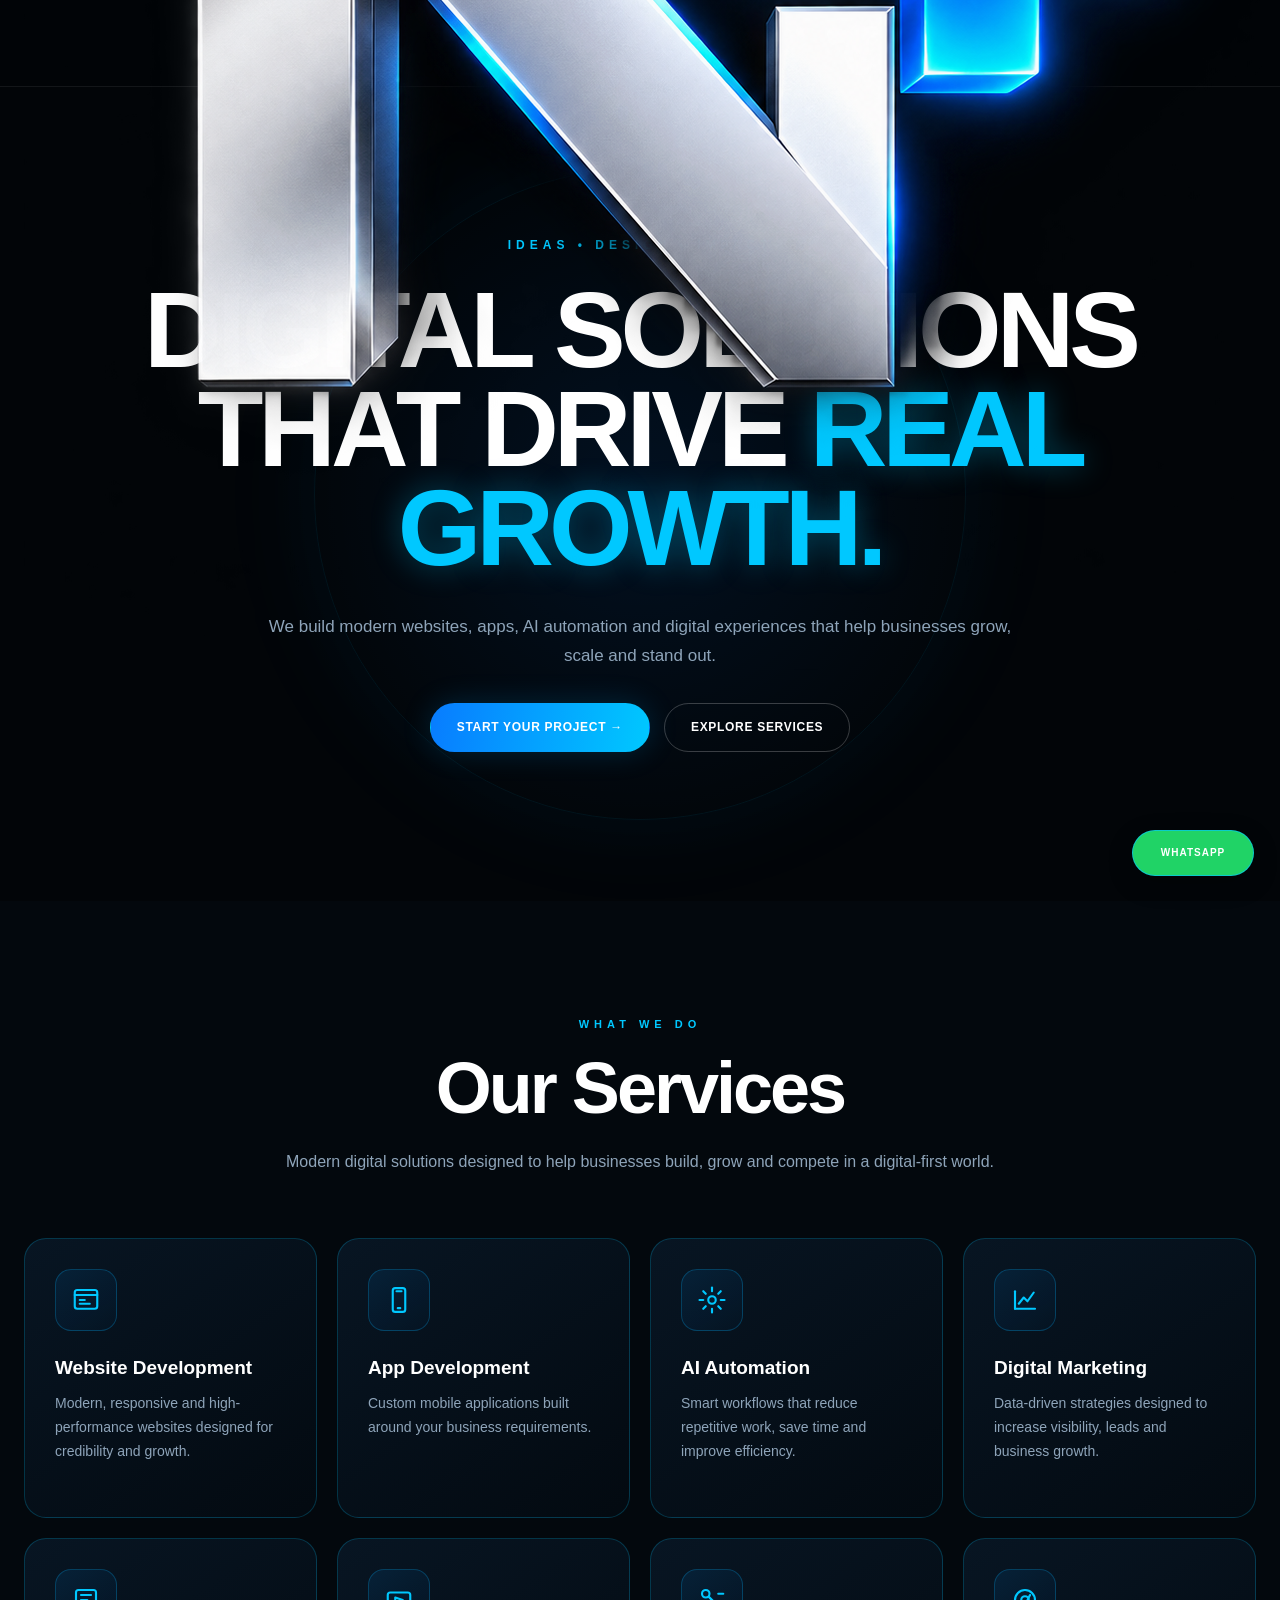
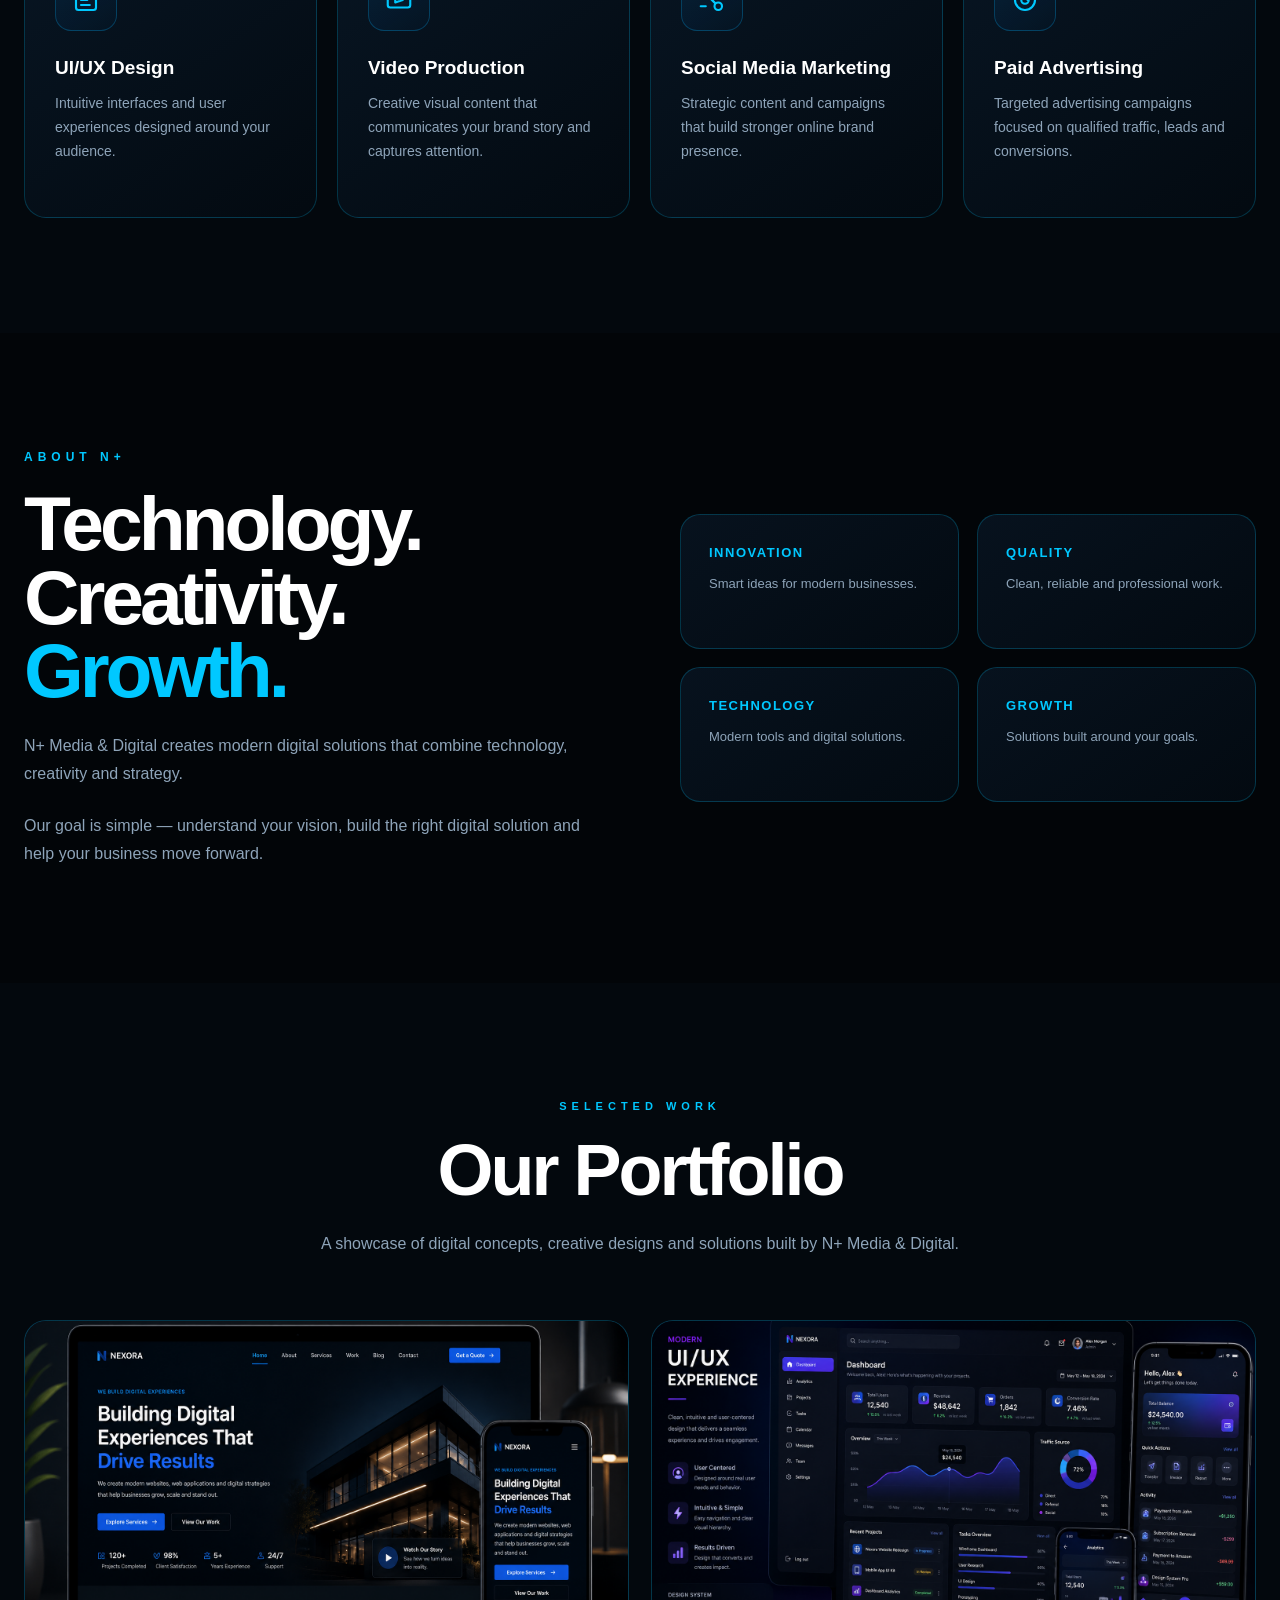
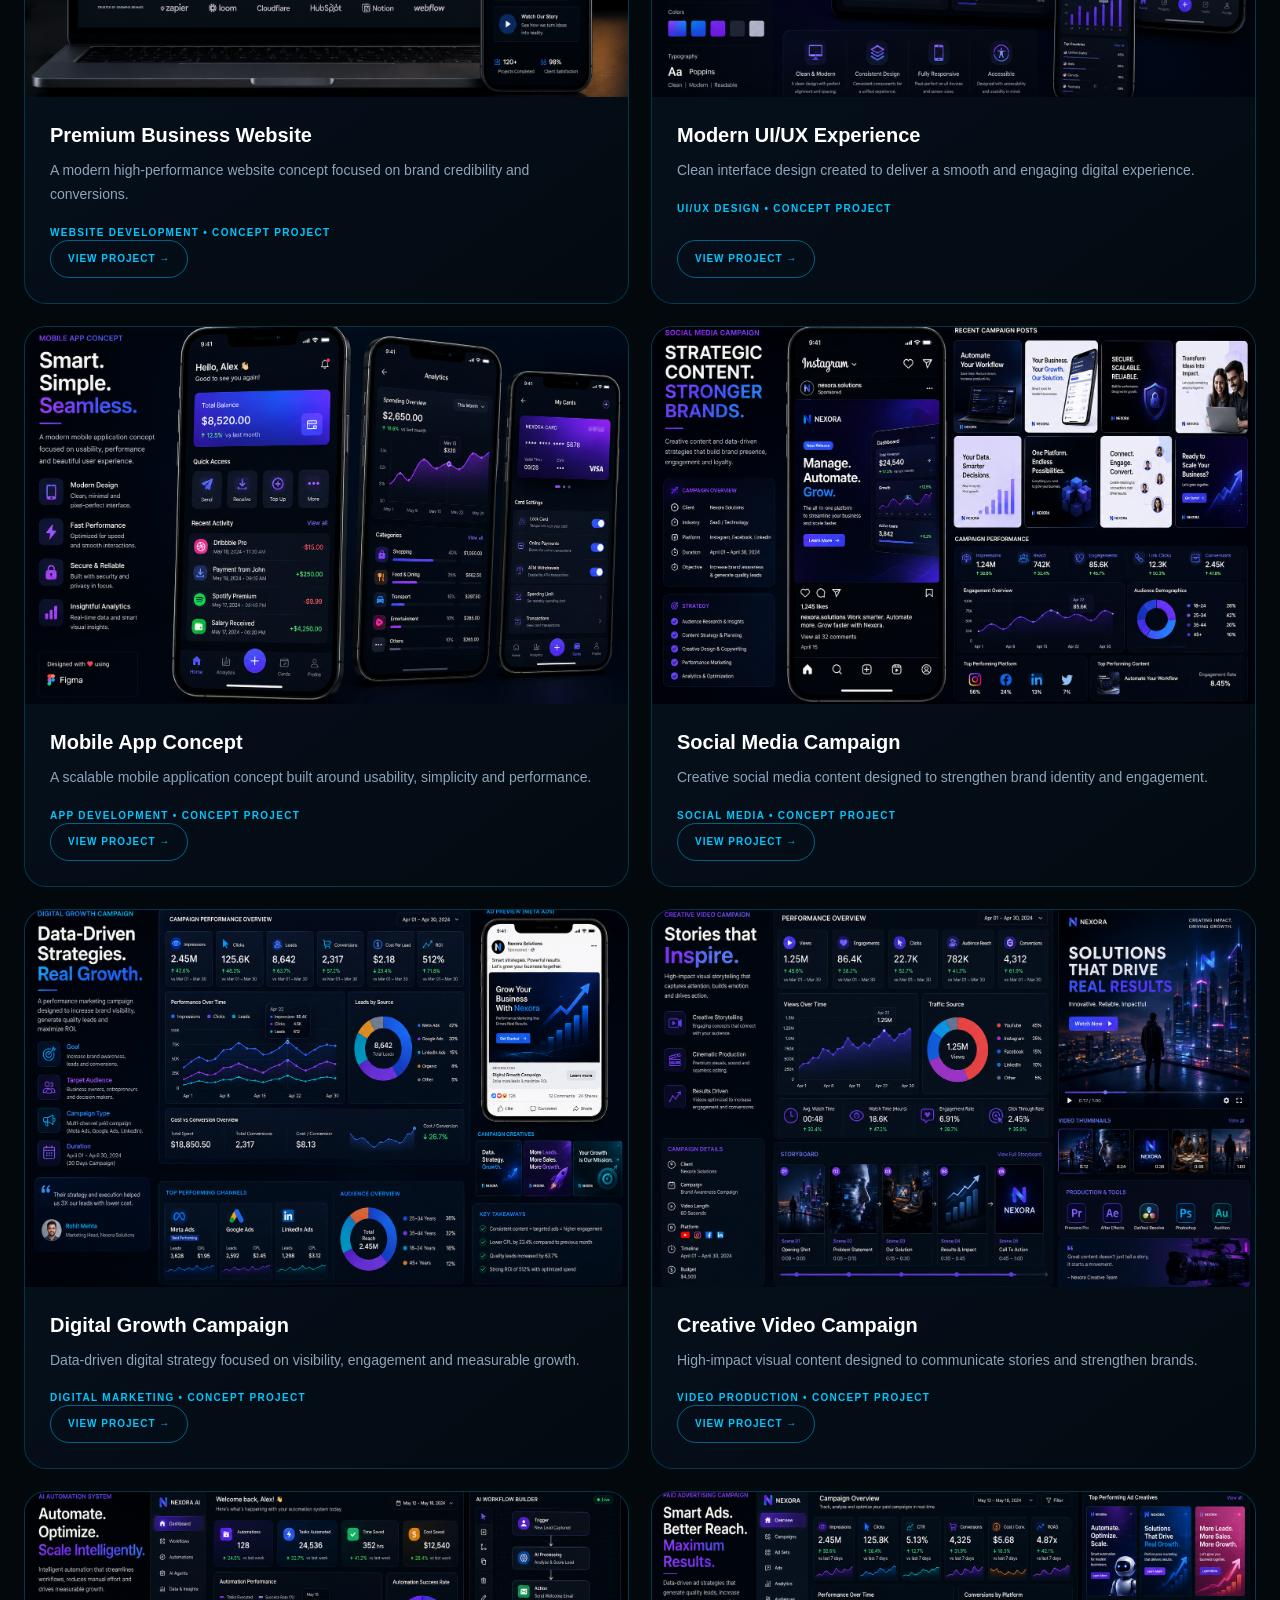
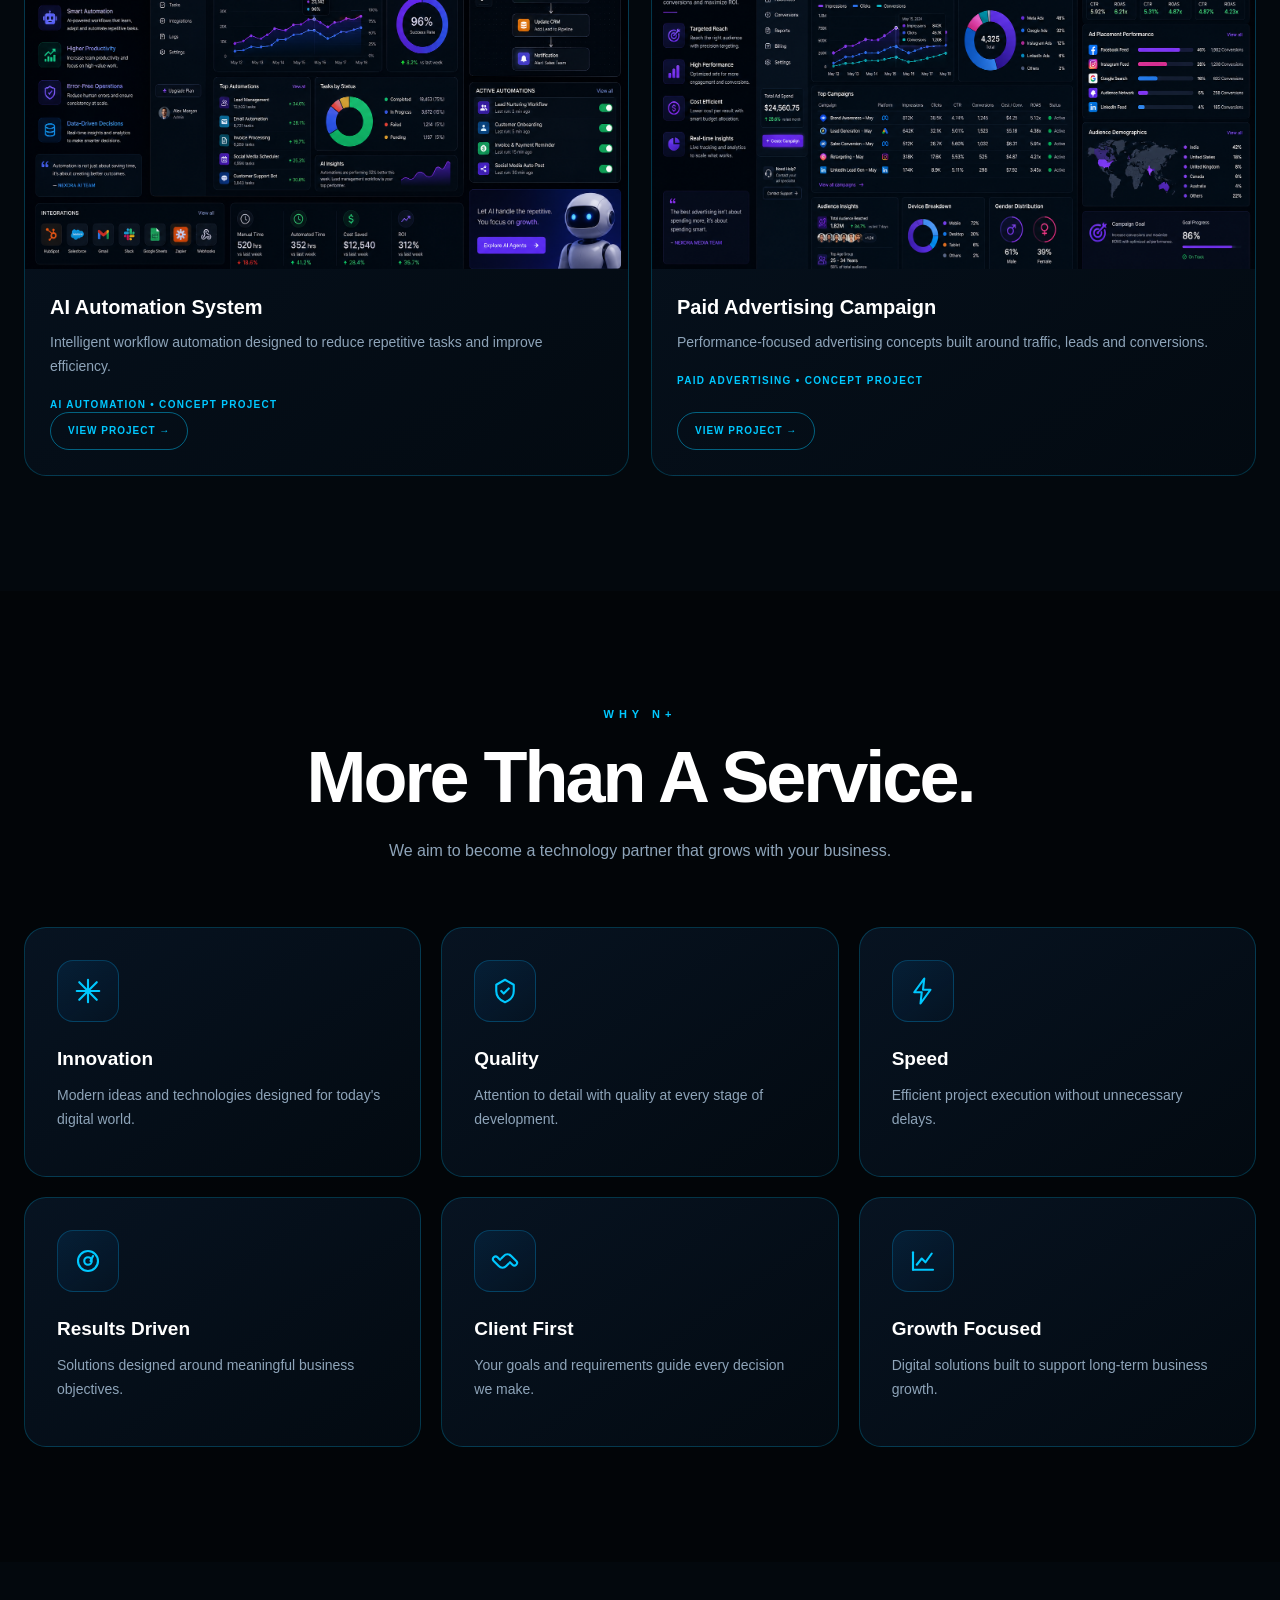
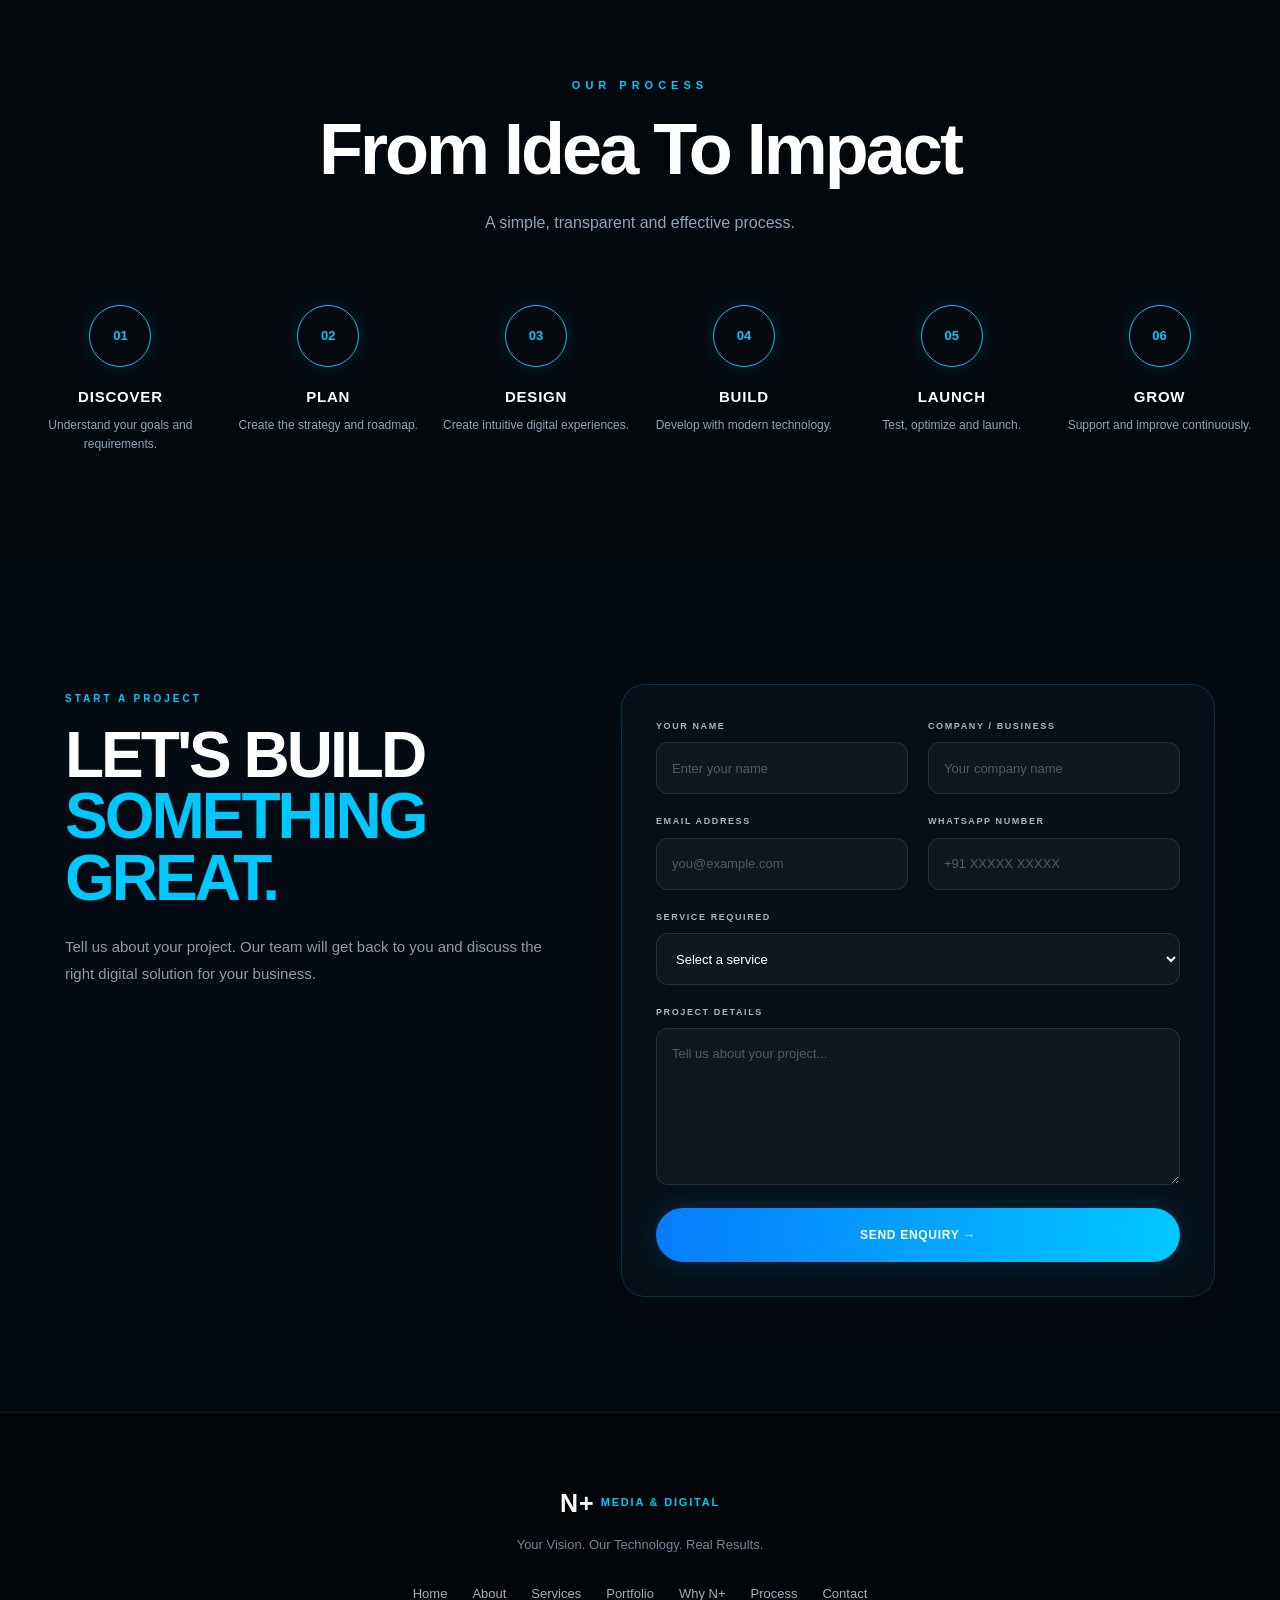
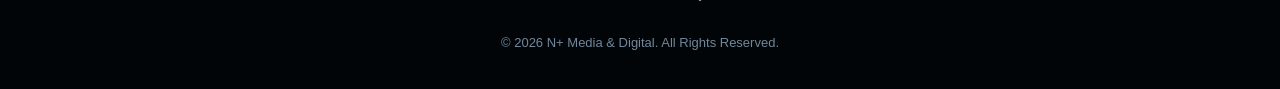
==== commit 15a5bba6: "Update header logo" ====
--- a/index.html
+++ b/index.html
@@ -46,13 +46,12 @@
         <!-- LOGO -->
 
         <a
-            href="#home"
-            class="logo"
-            aria-label="N+ Media & Digital Home"
-        >
-            N+
-            <span>MEDIA & DIGITAL</span>
-        </a>
+    href="#home"
+    class="logo"
+    aria-label="N+ Media & Digital Home"
+>
+    <img src="favicon.png" alt="N+ Media & Digital">
+</a>
 
 
         <!-- NAVIGATION -->
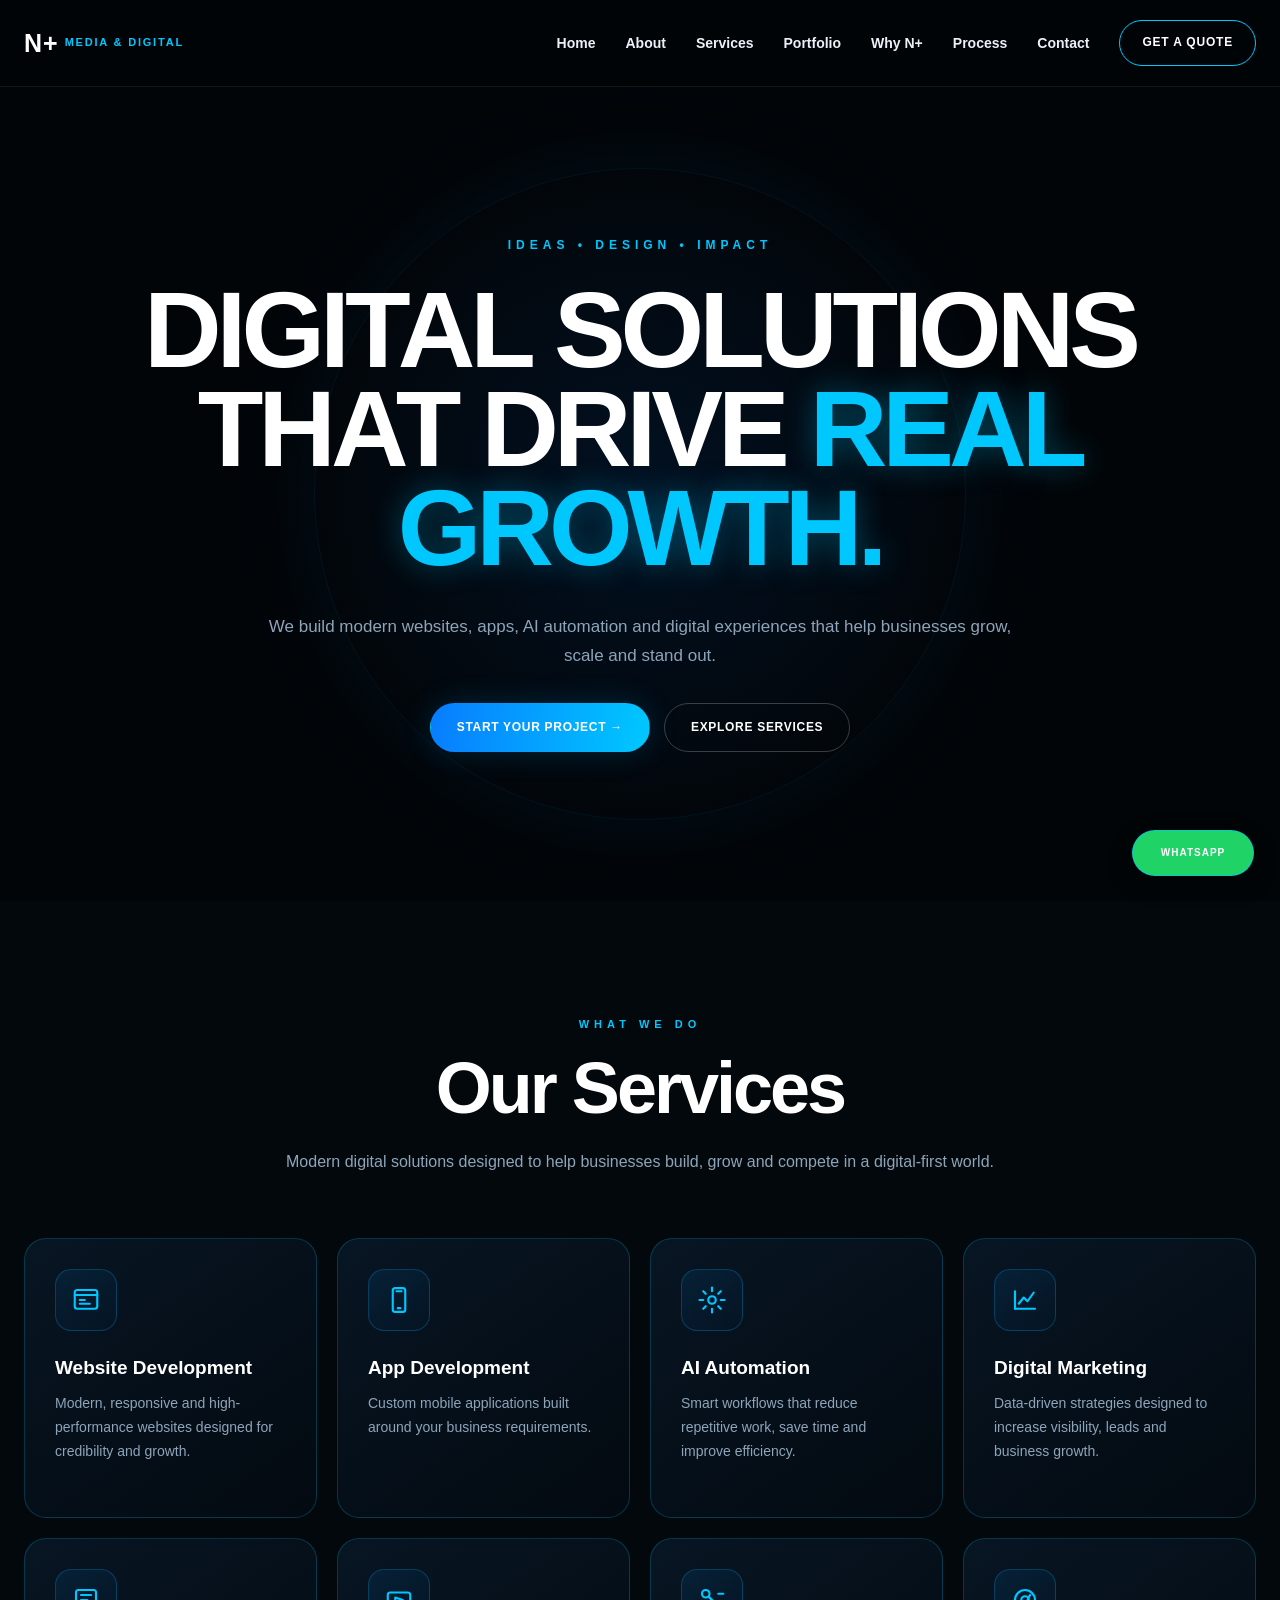
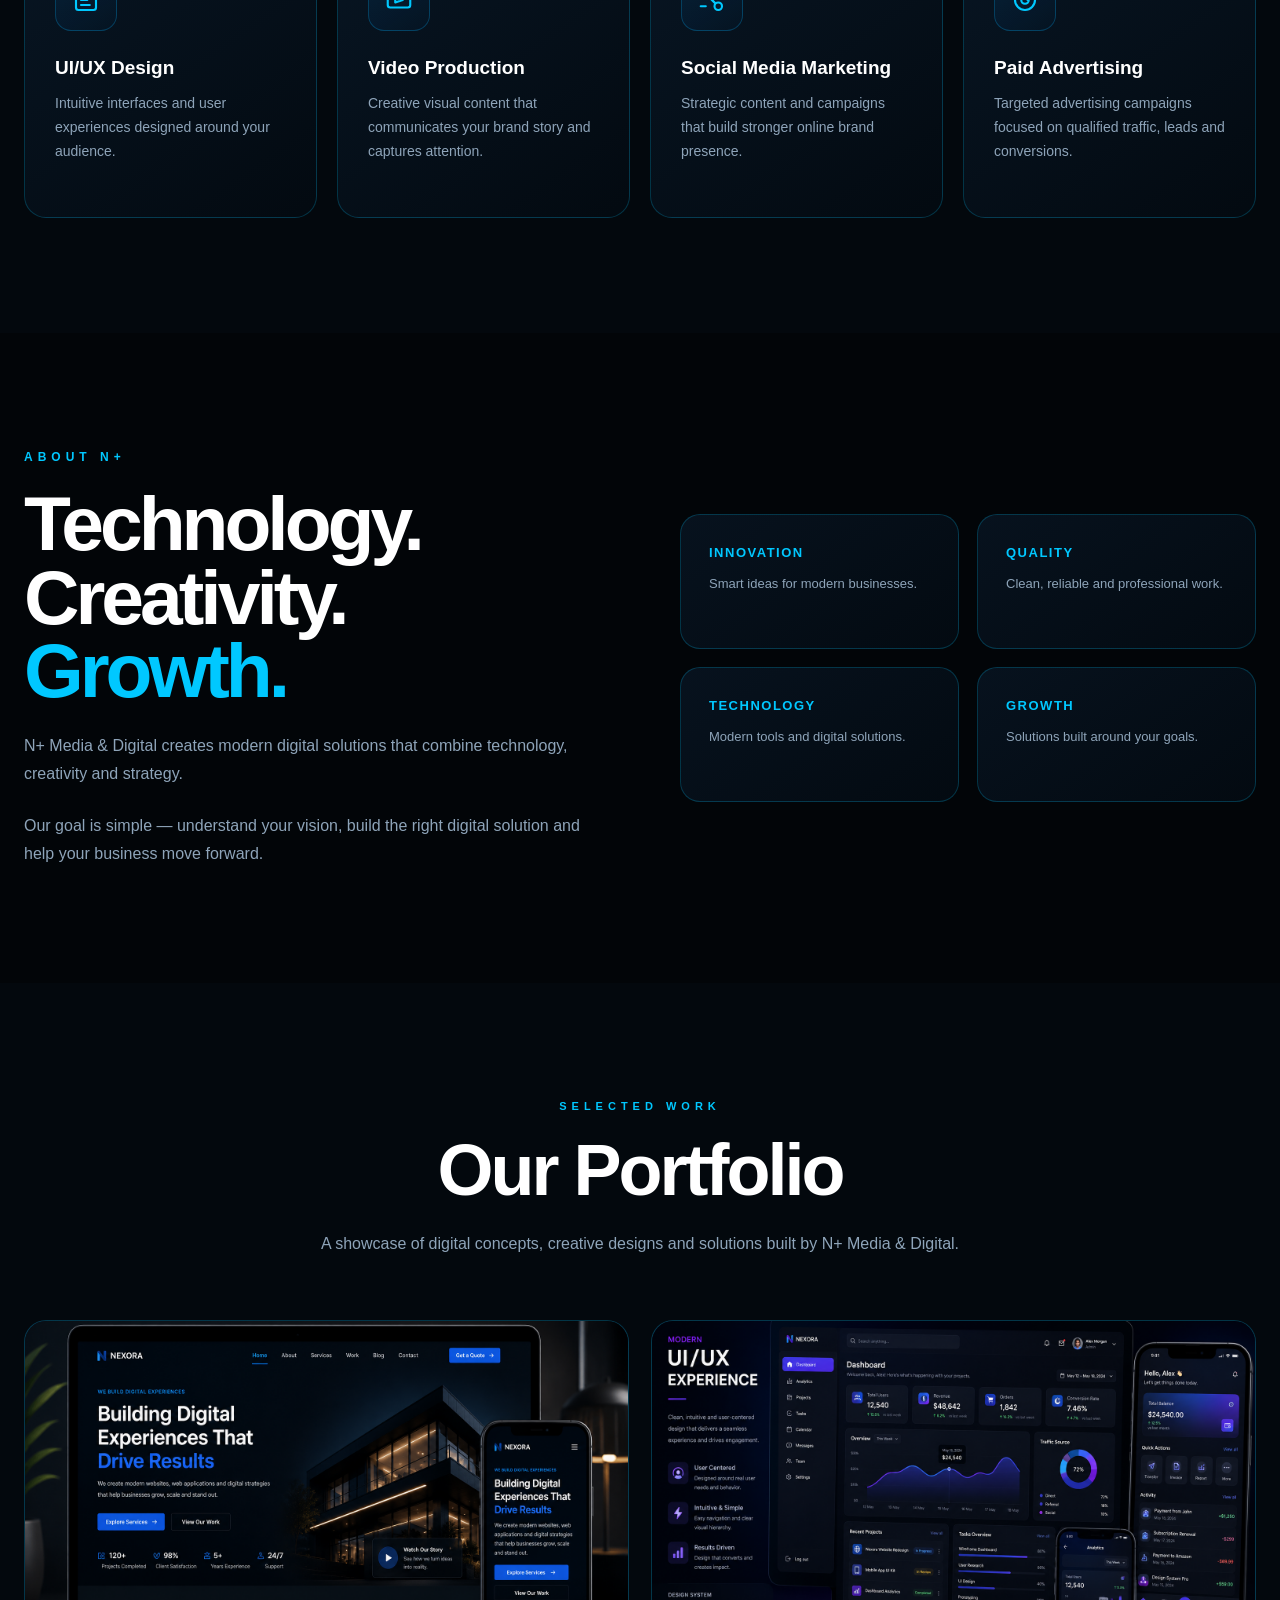
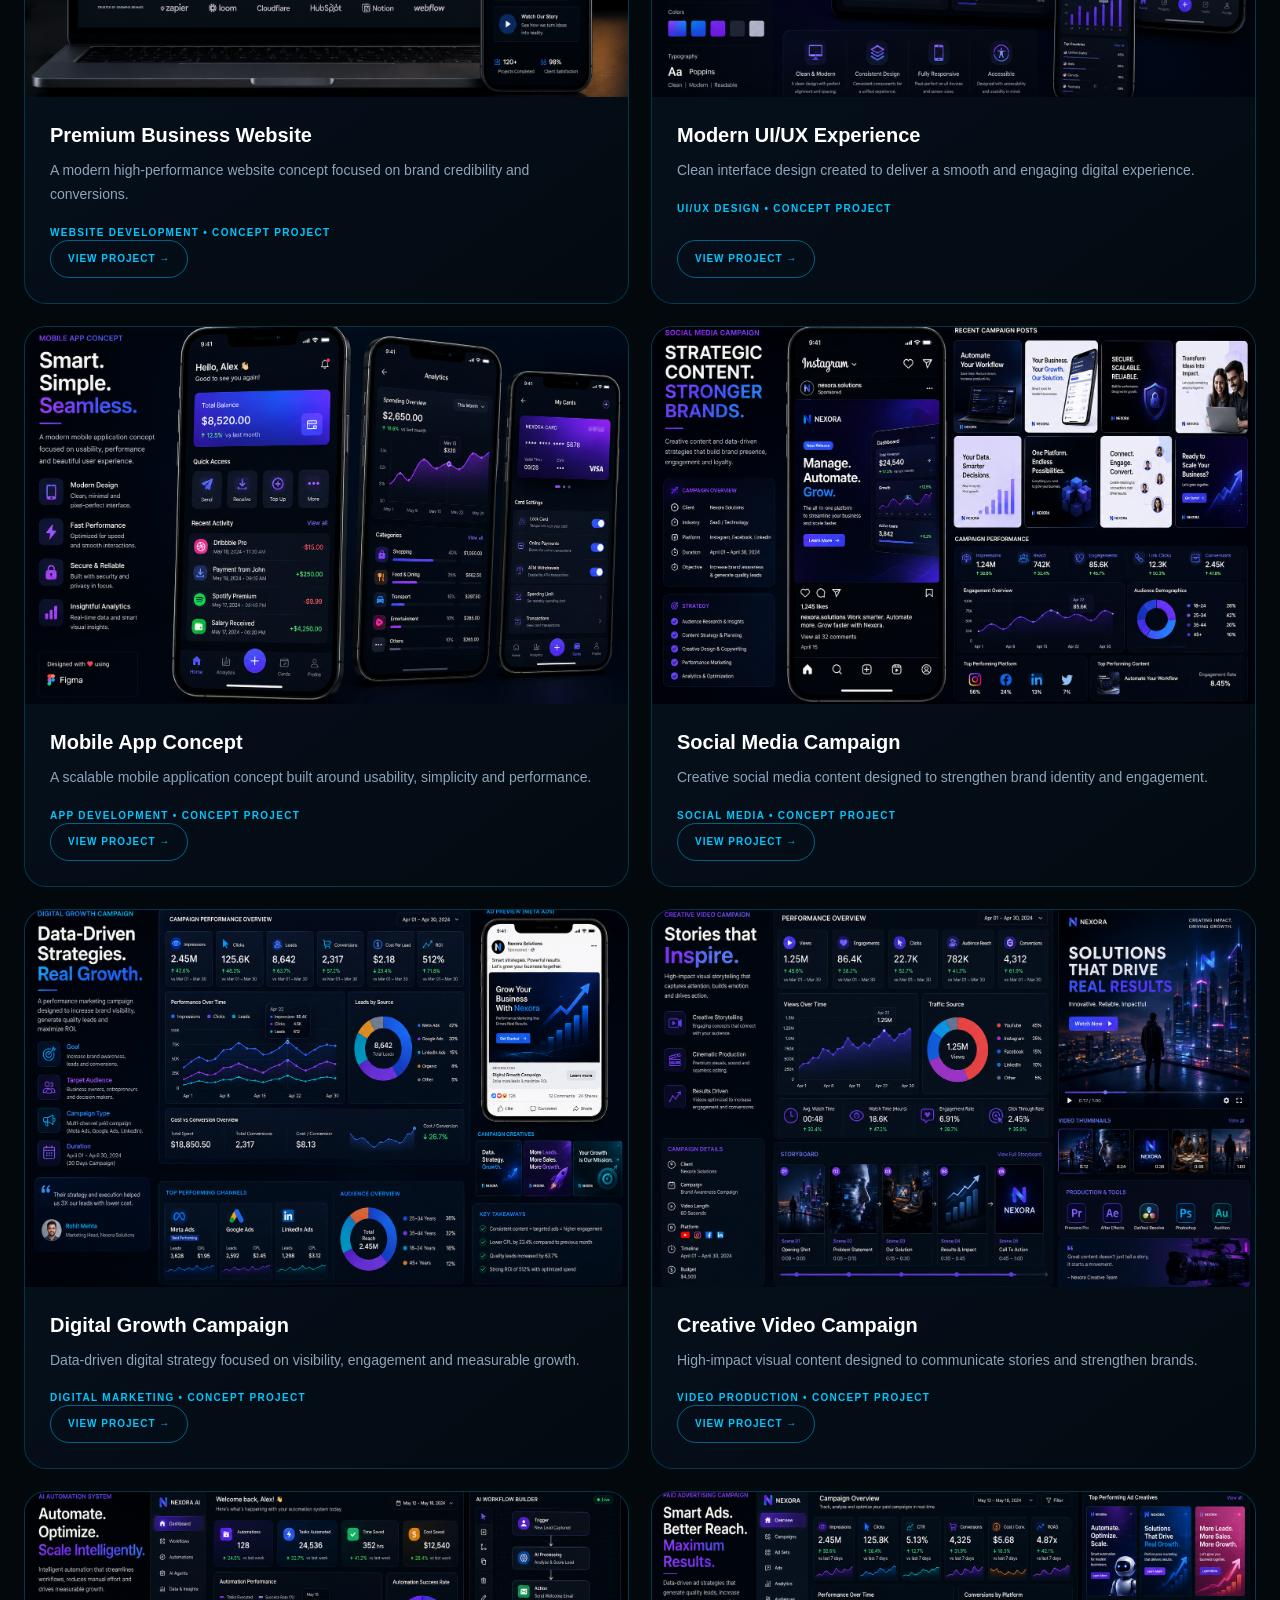
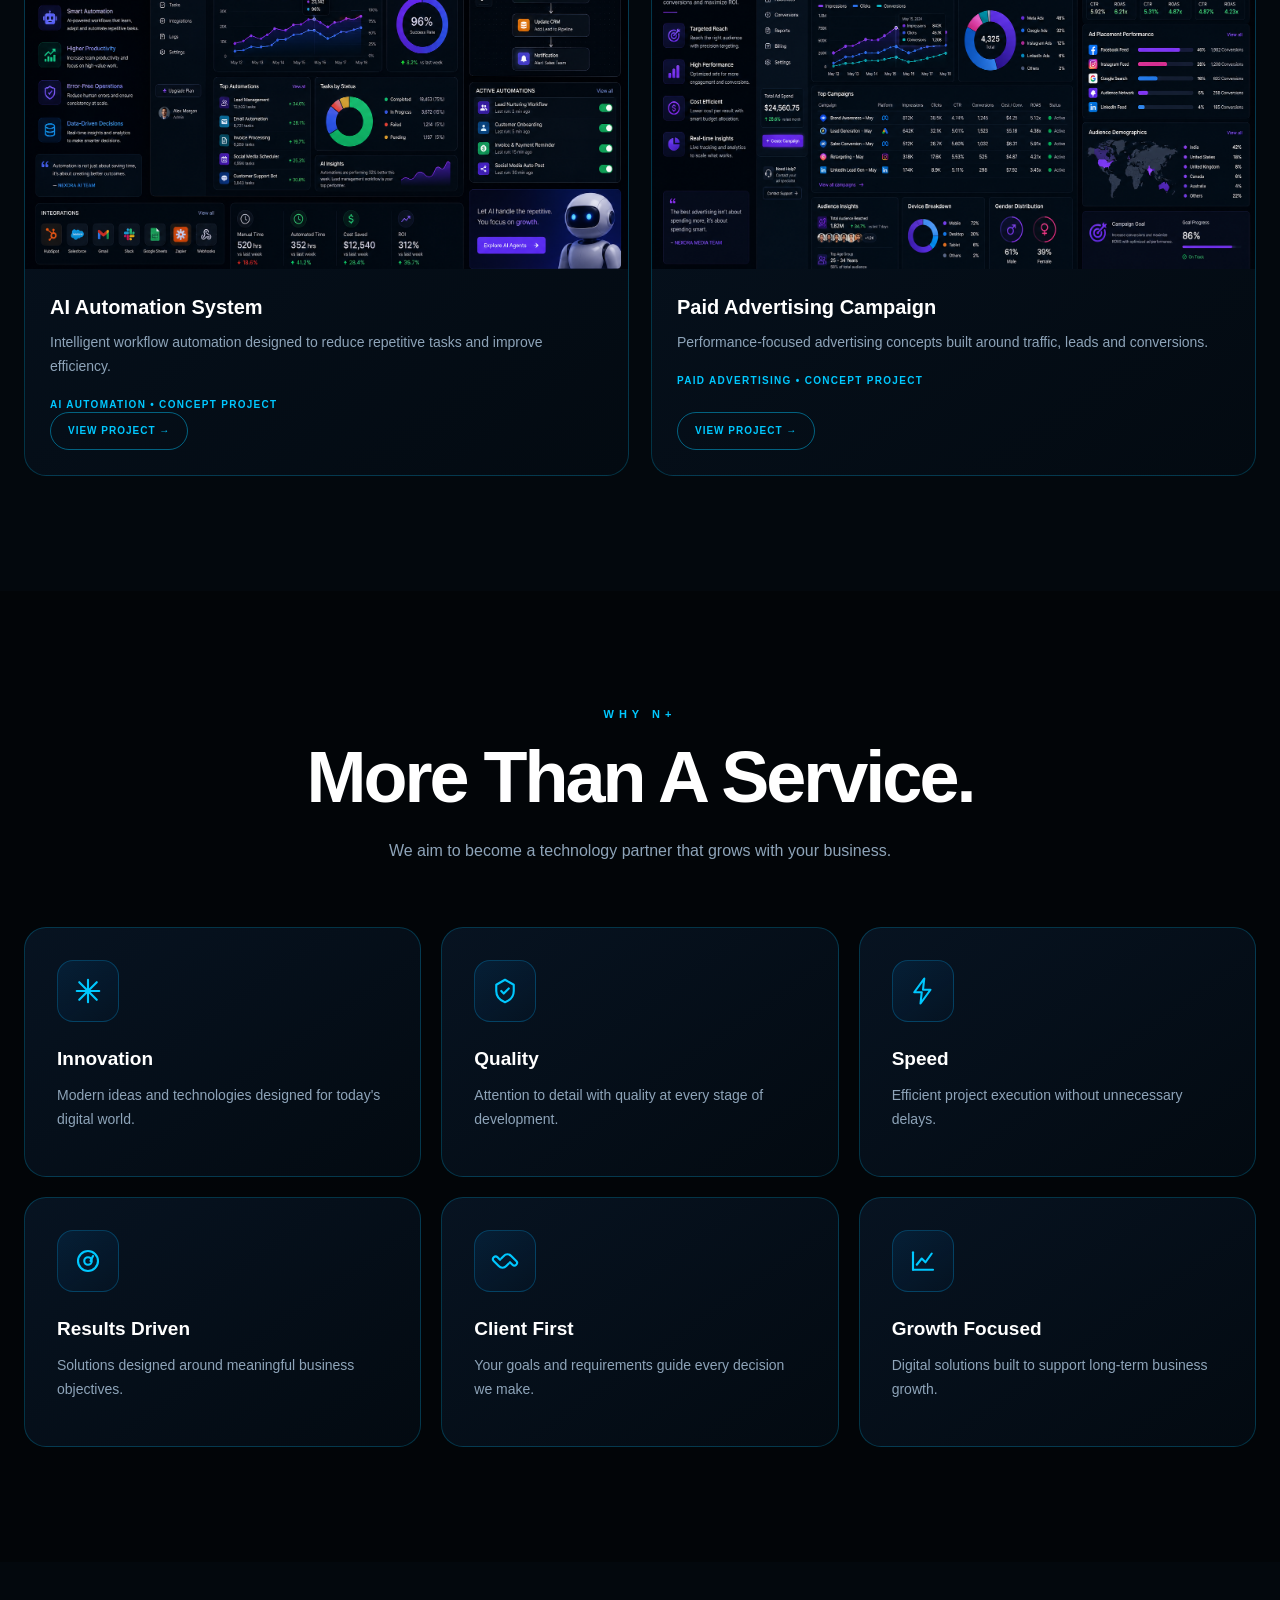
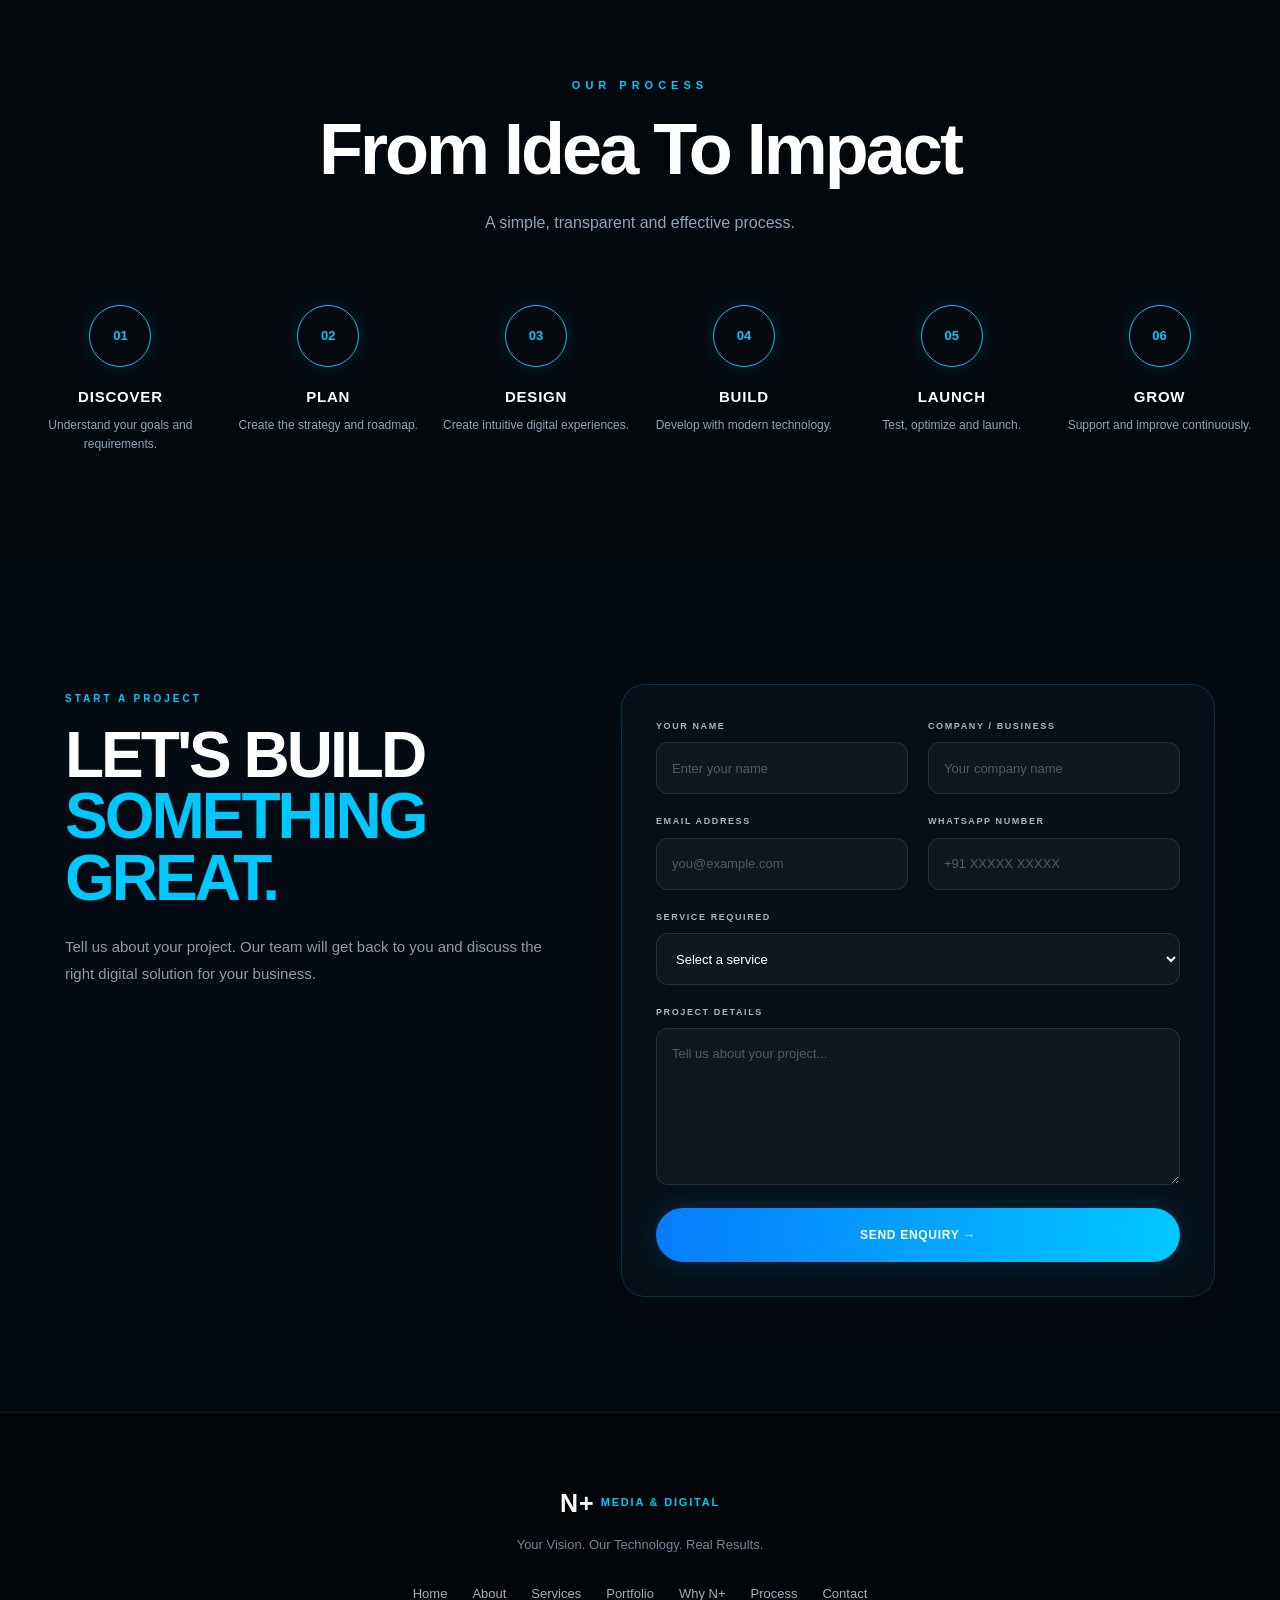
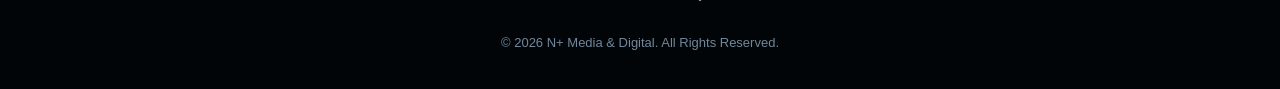
==== commit 77165c9a: "Update index.html" ====
--- a/index.html
+++ b/index.html
@@ -50,9 +50,9 @@
     class="logo"
     aria-label="N+ Media & Digital Home"
 >
-    <img src="favicon.png" alt="N+ Media & Digital">
+    N+
+    <span>MEDIA & DIGITAL</span>
 </a>
-
 
         <!-- NAVIGATION -->
 
